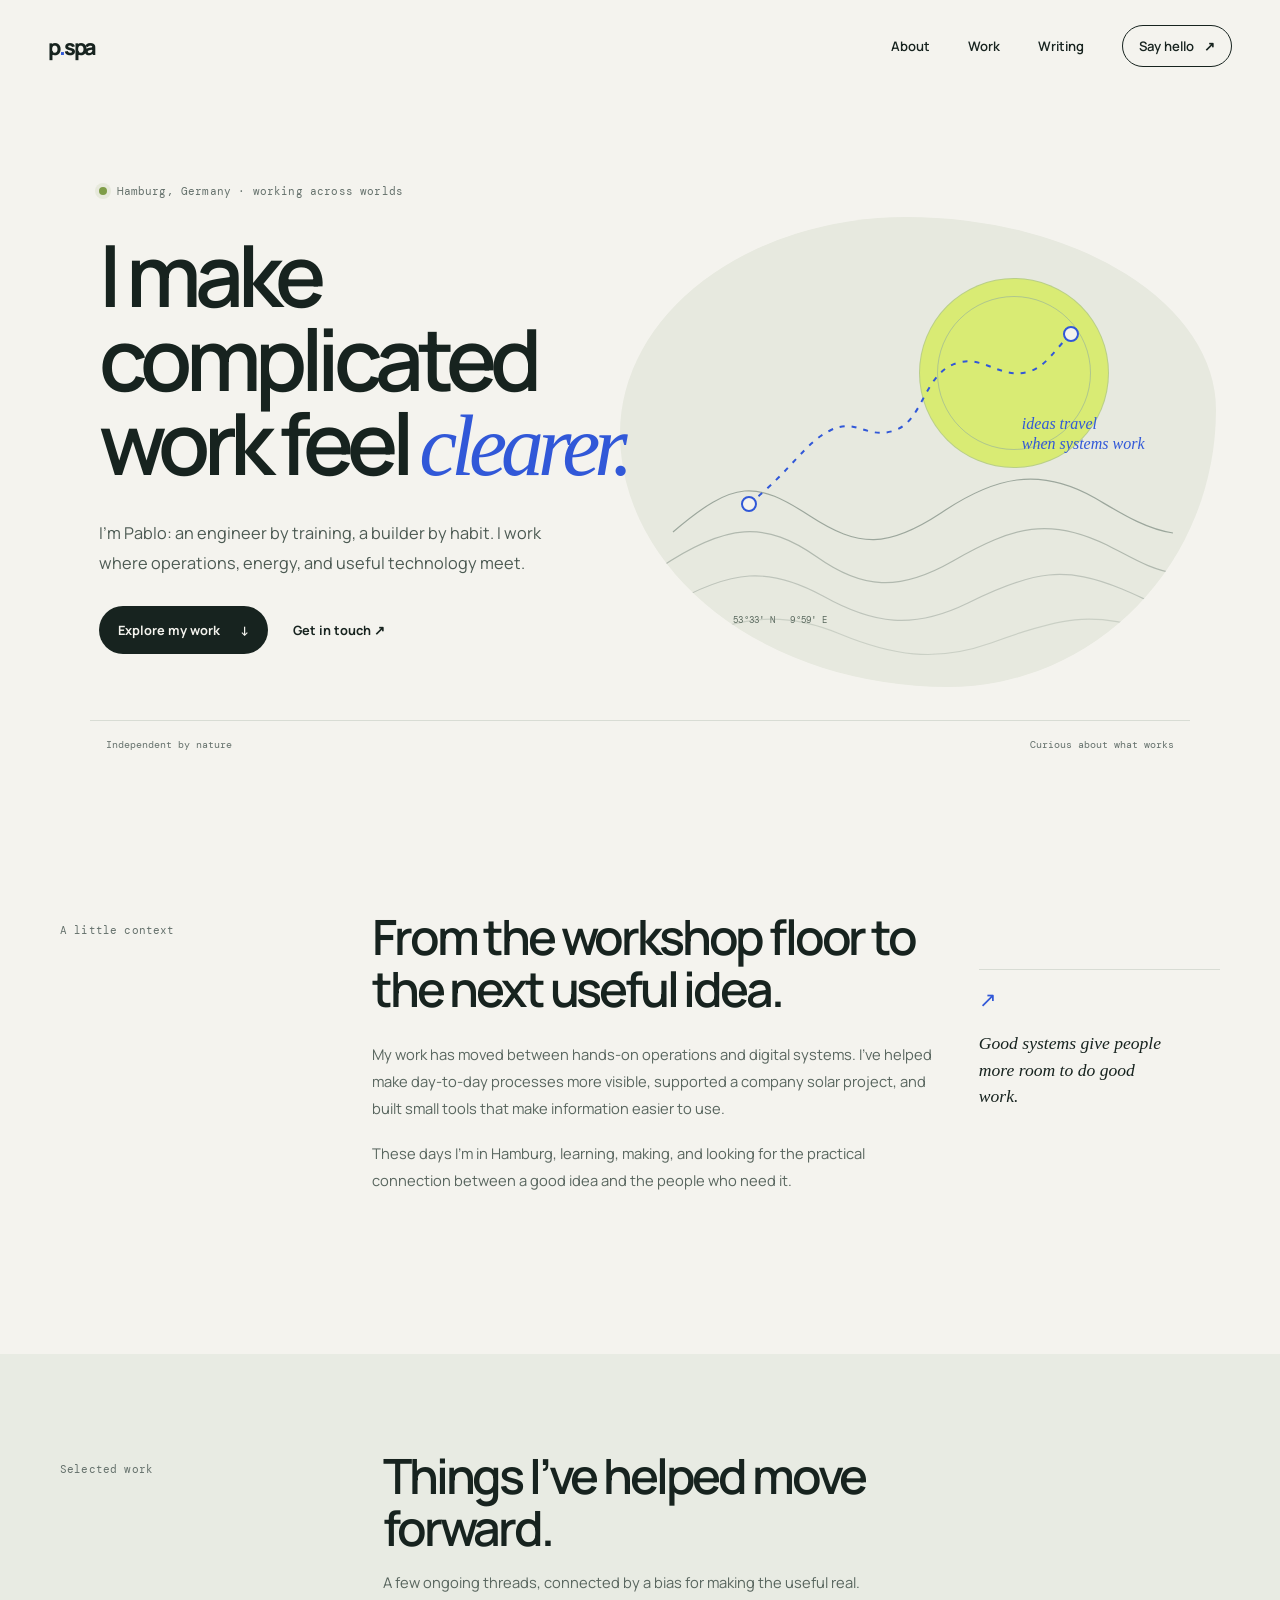
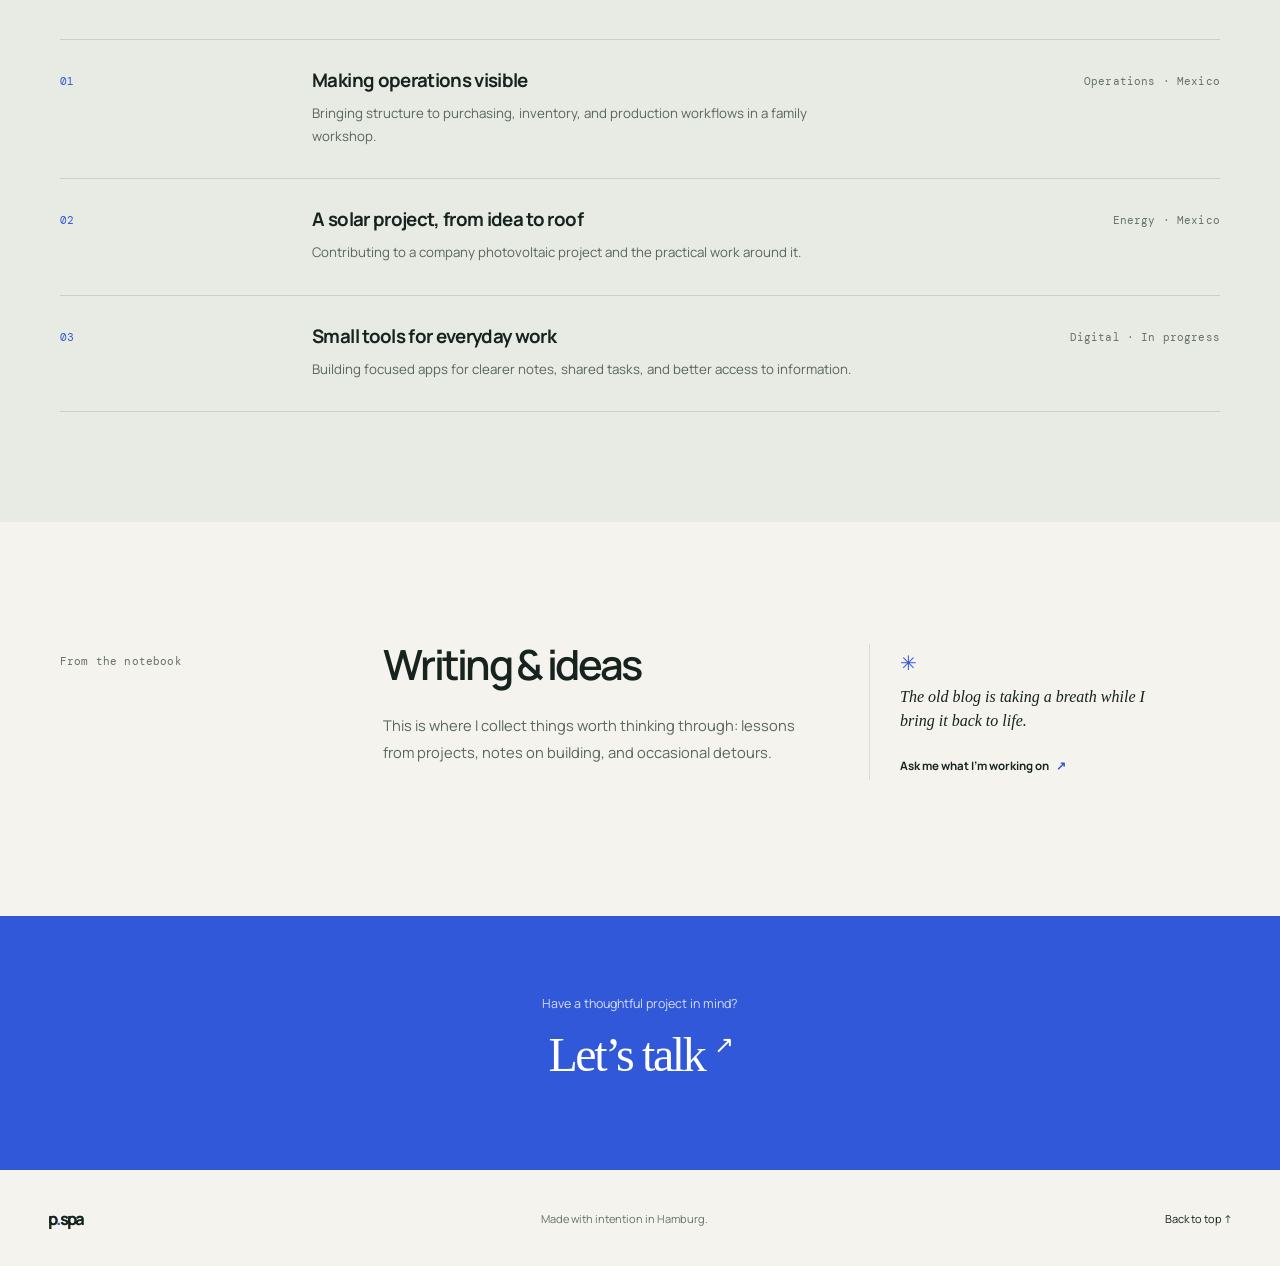
==== index.html @ 7d312522 "Prepare GitHub Pages deployment" ====
<!doctype html>
<html lang="en">
  <head>
    <meta charset="utf-8" />
    <meta name="viewport" content="width=device-width, initial-scale=1" />
    <meta name="theme-color" content="#f4f3ee" />
    <meta name="description" content="Pablo Spada — building practical systems for people, work, and energy." />
    <title>Pablo Spada — work, notes, and experiments</title>
    <link rel="preconnect" href="https://fonts.googleapis.com" />
    <link rel="preconnect" href="https://fonts.gstatic.com" crossorigin />
    <link href="https://fonts.googleapis.com/css2?family=DM+Mono:wght@400;500&family=Manrope:wght@400;500;600;700;800&display=swap" rel="stylesheet" />
    <link rel="stylesheet" href="styles.css" />
  </head>
  <body>
    <header class="site-header">
      <a class="wordmark" href="#top" aria-label="Pablo Spada home">p<span>.</span>spa</a>
      <nav aria-label="Main navigation">
        <a href="#about">About</a>
        <a href="#work">Work</a>
        <a href="#writing">Writing</a>
        <a class="contact-link" href="mailto:hola@pablo.spa">Say hello <span aria-hidden="true">↗</span></a>
      </nav>
    </header>

    <main id="top">
      <section class="hero" aria-labelledby="hero-title">
        <div class="hero-copy">
          <p class="eyebrow"><span class="status-dot"></span> Hamburg, Germany · working across worlds</p>
          <h1 id="hero-title">I make complicated work feel <em>clearer.</em></h1>
          <p class="intro">I’m Pablo: an engineer by training, a builder by habit. I work where operations, energy, and useful technology meet.</p>
          <div class="hero-actions">
            <a class="button button-dark" href="#work">Explore my work <span aria-hidden="true">↓</span></a>
            <a class="text-link" href="mailto:hola@pablo.spa">Get in touch <span aria-hidden="true">↗</span></a>
          </div>
        </div>
        <div class="hero-art" aria-label="An abstract line drawing of a connected landscape" role="img">
          <div class="sun"></div>
          <svg viewBox="0 0 520 470" fill="none" aria-hidden="true">
            <path class="contour contour-a" d="M15 315c62-53 83-51 137-16 49 32 78 32 131-3 53-36 98-47 154-15 24 14 50 31 78 35" />
            <path class="contour contour-b" d="M0 352c69-47 108-48 159-12 45 32 82 35 136 4 61-35 97-44 154-16 24 12 43 25 71 29" />
            <path class="contour contour-c" d="M8 390c66-39 104-40 157-11 50 28 90 34 145 7 66-33 98-37 154-14 20 8 38 19 56 23" />
            <path class="contour contour-d" d="M23 426c62-29 106-31 159-9 51 21 95 29 151 9 70-26 102-31 156-14 16 5 32 13 47 18" />
            <path class="route" d="M91 287c44-35 55-61 82-74 25-12 36 9 62 1 31-9 30-58 64-68 27-8 42 16 71 9 18-5 27-23 43-38" />
            <circle class="route-point" cx="91" cy="287" r="7" />
            <circle class="route-point" cx="413" cy="117" r="7" />
          </svg>
          <span class="art-note">ideas travel<br />when systems work</span>
          <span class="art-coordinates">53°33′ N &nbsp; 9°59′ E</span>
        </div>
        <div class="hero-foot"><span>Independent by nature</span><span>Curious about what works</span></div>
      </section>

      <section class="about section-shell" id="about">
        <div class="section-index">A little context</div>
        <div class="about-copy">
          <h2>From the workshop floor to the next useful idea.</h2>
          <p>My work has moved between hands-on operations and digital systems. I’ve helped make day-to-day processes more visible, supported a company solar project, and built small tools that make information easier to use.</p>
          <p>These days I’m in Hamburg, learning, making, and looking for the practical connection between a good idea and the people who need it.</p>
        </div>
        <aside class="about-aside"><span class="aside-mark">↗</span><p>Good systems give people more room to do good work.</p></aside>
      </section>

      <section class="work-section" id="work">
        <div class="section-shell section-heading">
          <div class="section-index">Selected work</div>
          <div><h2>Things I’ve helped move forward.</h2><p>A few ongoing threads, connected by a bias for making the useful real.</p></div>
        </div>
        <div class="work-list">
          <article class="work-item">
            <span class="work-no">01</span><div><h3>Making operations visible</h3><p>Bringing structure to purchasing, inventory, and production workflows in a family workshop.</p></div><span class="work-type">Operations · Mexico</span>
          </article>
          <article class="work-item">
            <span class="work-no">02</span><div><h3>A solar project, from idea to roof</h3><p>Contributing to a company photovoltaic project and the practical work around it.</p></div><span class="work-type">Energy · Mexico</span>
          </article>
          <article class="work-item">
            <span class="work-no">03</span><div><h3>Small tools for everyday work</h3><p>Building focused apps for clearer notes, shared tasks, and better access to information.</p></div><span class="work-type">Digital · In progress</span>
          </article>
        </div>
      </section>

      <section class="writing section-shell" id="writing">
        <div class="section-index">From the notebook</div>
        <div class="writing-main">
          <div><h2>Writing &amp; ideas</h2><p>This is where I collect things worth thinking through: lessons from projects, notes on building, and occasional detours.</p></div>
          <div class="empty-note"><span class="note-symbol">✳</span><p>The old blog is taking a breath while I bring it back to life.</p><a href="mailto:hola@pablo.spa?subject=Blog%20notes">Ask me what I’m working on <span aria-hidden="true">↗</span></a></div>
        </div>
      </section>

      <section class="closing">
        <p>Have a thoughtful project in mind?</p>
        <a href="mailto:hola@pablo.spa">Let’s talk <span aria-hidden="true">↗</span></a>
      </section>
    </main>

    <footer class="site-footer"><a class="wordmark" href="#top">p<span>.</span>spa</a><span>Made with intention in Hamburg.</span><a href="#top">Back to top ↑</a></footer>
  </body>
</html>
---- styles.css ----
:root {
  color-scheme: light;
  --paper: #f4f3ee;
  --ink: #17231f;
  --muted: #65716c;
  --line: #d8dcd4;
  --blue: #3158d8;
  --lime: #d9eb74;
  --serif: Georgia, 'Times New Roman', serif;
  --sans: 'Manrope', 'Helvetica Neue', sans-serif;
  --mono: 'DM Mono', monospace;
}

* { box-sizing: border-box; }
html { scroll-behavior: smooth; }
body { margin: 0; background: var(--paper); color: var(--ink); font-family: var(--sans); -webkit-font-smoothing: antialiased; }
a { color: inherit; text-decoration: none; }
a:focus-visible { outline: 3px solid var(--blue); outline-offset: 5px; }
.site-header, .site-footer { width: min(1380px, calc(100% - 96px)); margin: 0 auto; display: flex; align-items: center; justify-content: space-between; }
.site-header { height: 92px; }
.wordmark { font-size: 1.35rem; font-weight: 800; letter-spacing: -.1em; }
.wordmark span { color: var(--blue); }
nav { display: flex; align-items: center; gap: 38px; font-size: .82rem; font-weight: 600; }
nav a, .text-link, .site-footer a:last-child { transition: color .18s ease; }
nav a:hover, .text-link:hover, .site-footer a:last-child:hover { color: var(--blue); }
.contact-link { padding: 11px 16px; border: 1px solid var(--ink); border-radius: 999px; }
.contact-link span { margin-left: 7px; }
.hero { max-width: 1440px; margin: 0 auto; min-height: 680px; padding: 92px 7% 26px; display: grid; grid-template-columns: 1.08fr .92fr; grid-template-rows: 1fr auto; position: relative; overflow: hidden; }
.hero-copy { align-self: center; padding: 0 0 66px 1.5%; position: relative; z-index: 1; }
.eyebrow, .section-index, .work-no, .work-type, .art-coordinates { font-family: var(--mono); font-size: .68rem; letter-spacing: .015em; }
.eyebrow { color: var(--muted); display: flex; align-items: center; gap: 10px; margin: 0 0 35px; }
.status-dot { width: 8px; height: 8px; background: #7f9d48; border-radius: 50%; box-shadow: 0 0 0 4px #7f9d481c; }
h1 { font-size: clamp(3.5rem, 6.7vw, 6.6rem); line-height: .98; letter-spacing: -.075em; max-width: 720px; margin: 0; font-weight: 600; }
h1 em { font-family: var(--serif); color: var(--blue); font-weight: 400; letter-spacing: -.07em; }
.intro { max-width: 475px; color: #4c5a53; font-size: 1.02rem; line-height: 1.8; margin: 30px 0 28px; }
.hero-actions { display: flex; align-items: center; gap: 25px; font-size: .8rem; font-weight: 700; }
.button { border-radius: 999px; padding: 15px 19px; display: inline-flex; gap: 20px; align-items: center; }
.button-dark { background: var(--ink); color: var(--paper); }
.button-dark:hover { background: var(--blue); }
.text-link { padding: 10px 0; }
.hero-art { position: relative; align-self: center; height: 470px; margin: 0 -2vw 0 -5vw; background: #e7e9df; border-radius: 48% 52% 45% 55% / 46% 41% 59% 54%; overflow: hidden; }
.hero-art svg { width: 100%; height: 100%; position: absolute; inset: 0; }
.sun { width: 190px; aspect-ratio: 1; border: 1px solid #3158d830; border-radius: 50%; position: absolute; right: 18%; top: 13%; background: var(--lime); }
.sun::after { content: ''; position: absolute; inset: 17px; border: 1px solid #3158d840; border-radius: 50%; }
.contour { stroke: #75847a; stroke-width: 1.2; opacity: .65; }
.contour-b { opacity: .48; }
.contour-c { opacity: .36; }
.contour-d { opacity: .25; }
.route { stroke: var(--blue); stroke-width: 2; stroke-dasharray: 5 7; }
.route-point { fill: var(--paper); stroke: var(--blue); stroke-width: 2; }
.art-note { position: absolute; right: 12%; top: 42%; font-family: var(--serif); font-style: italic; color: var(--blue); line-height: 1.25; font-size: 1rem; }
.art-coordinates { position: absolute; bottom: 13%; left: 19%; color: #59685d; font-size: .59rem; }
.hero-foot { grid-column: 1 / -1; display: flex; justify-content: space-between; border-top: 1px solid var(--line); padding: 17px 1.5% 0; color: var(--muted); font-family: var(--mono); font-size: .62rem; }
.section-shell { width: min(1160px, calc(100% - 96px)); margin: 0 auto; display: grid; grid-template-columns: 1fr 2.1fr .9fr; gap: 44px; }
.about { padding-top: 134px; padding-bottom: 145px; align-items: start; }
.section-index { color: var(--muted); padding-top: 12px; }
.about-copy h2, .section-heading h2, .writing h2 { font-size: clamp(2rem, 3.8vw, 3.45rem); line-height: 1.08; letter-spacing: -.065em; font-weight: 600; margin: 0 0 25px; }
.about-copy p, .section-heading p, .writing-main > div:first-child p { color: #58655e; line-height: 1.85; font-size: .92rem; max-width: 620px; }
.about-copy p + p { margin-top: 17px; }
.about-aside { border-top: 1px solid var(--line); margin-top: 58px; padding-top: 15px; }
.aside-mark { color: var(--blue); font-size: 1.3rem; }
.about-aside p { font: italic 1.1rem/1.5 var(--serif); max-width: 200px; }
.work-section { background: #e8ebe3; padding: 96px 0 110px; }
.section-heading { grid-template-columns: 1fr 3fr; margin-bottom: 43px; }
.section-heading h2 { max-width: 650px; margin-bottom: 14px; }
.section-heading p { margin: 0; }
.work-list { width: min(1160px, calc(100% - 96px)); margin: 0 auto; border-top: 1px solid #cbd1c7; }
.work-item { display: grid; grid-template-columns: 1fr 3fr 1.15fr; gap: 44px; align-items: start; padding: 27px 0 31px; border-bottom: 1px solid #cbd1c7; }
.work-no { color: var(--blue); padding-top: 7px; }
.work-item h3 { margin: 0 0 9px; font-size: 1.17rem; letter-spacing: -.035em; }
.work-item p { margin: 0; color: #58655e; font-size: .83rem; line-height: 1.7; max-width: 540px; }
.work-type { color: var(--muted); text-align: right; padding-top: 7px; }
.writing { padding-top: 120px; padding-bottom: 135px; grid-template-columns: 1fr 3fr; }
.writing-main { display: grid; grid-template-columns: 1.2fr 1fr; gap: 65px; }
.writing h2 { font-size: 2.6rem; }
.writing-main > div:first-child p { max-width: 420px; }
.empty-note { border-left: 1px solid var(--line); padding: 5px 0 5px 30px; align-self: center; }
.note-symbol { color: var(--blue); font-size: 1.25rem; }
.empty-note p { font: italic 1rem/1.55 var(--serif); max-width: 250px; margin: 9px 0 19px; }
.empty-note a { font-size: .72rem; font-weight: 700; }
.empty-note a span { color: var(--blue); margin-left: 5px; }
.closing { text-align: center; background: var(--blue); color: white; padding: 79px 20px 88px; }
.closing p { margin: 0 0 15px; font-size: .78rem; color: #d6defb; }
.closing a { font: 3rem var(--serif); letter-spacing: -.05em; }
.closing a span { font: 1.5rem var(--sans); vertical-align: top; }
.site-footer { min-height: 96px; color: var(--muted); font-size: .69rem; }
.site-footer .wordmark { color: var(--ink); font-size: 1.05rem; }
.site-footer a:last-child { color: var(--ink); }
@media (max-width: 820px) {
  .site-header, .site-footer { width: calc(100% - 44px); }
  .site-header { height: 76px; }
  nav { gap: 18px; }
  nav a { font-size: .75rem; }
  .hero { min-height: auto; padding: 70px 7% 22px; grid-template-columns: 1fr .8fr; }
  .hero-art { height: 360px; margin-left: -20%; }
  .hero-copy { padding-bottom: 48px; }
  .section-shell, .work-list { width: calc(100% - 64px); }
  .section-shell { gap: 25px; }
  .section-index { grid-column: 1 / -1; }
  .about { grid-template-columns: 1fr 2fr; }
  .about-aside { grid-column: 2; margin-top: 10px; }
  .work-item { grid-template-columns: .5fr 3fr 1.2fr; gap: 22px; }
  .writing { grid-template-columns: 1fr; }
}
@media (max-width: 600px) {
  .site-header, .site-footer { width: calc(100% - 36px); }
  nav { gap: 13px; }
  nav a { font-size: .68rem; }
  nav a:nth-child(2) { display: none; }
  .contact-link { padding: 9px 11px; }
  .hero { display: flex; flex-direction: column; align-items: stretch; padding: 56px 22px 18px; }
  .hero-copy { padding: 0 0 10px; }
  .eyebrow { margin-bottom: 25px; font-size: .59rem; }
  h1 { font-size: clamp(3.35rem, 15vw, 5.4rem); max-width: 530px; }
  .intro { font-size: .91rem; margin: 22px 0 20px; max-width: 380px; }
  .hero-art { height: 300px; margin: 25px 0 20px 8%; width: 92%; }
  .sun { width: 125px; }
  .hero-foot { margin-top: 10px; font-size: .53rem; gap: 10px; }
  .about { display: block; padding: 87px 0 90px; }
  .about-copy { margin-top: 23px; }
  .about-copy h2, .section-heading h2 { font-size: 2.35rem; }
  .about-aside { margin: 30px 0 0 34%; }
  .work-section { padding: 72px 0 80px; }
  .section-heading { display: block; margin-bottom: 30px; }
  .section-heading > div:last-child { margin-top: 22px; }
  .work-list { width: calc(100% - 44px); }
  .work-item { grid-template-columns: 28px 1fr; gap: 10px; padding: 22px 0; }
  .work-no { grid-row: span 2; }
  .work-item h3 { font-size: 1.06rem; }
  .work-item p { font-size: .78rem; }
  .work-type { grid-column: 2; text-align: left; font-size: .59rem; padding-top: 4px; }
  .writing { padding-top: 82px; padding-bottom: 91px; }
  .writing-main { display: block; margin-top: 20px; }
  .writing h2 { font-size: 2.3rem; }
  .empty-note { margin-top: 33px; }
  .closing { padding: 62px 20px 68px; }
  .closing a { font-size: 2.5rem; }
  .site-footer { min-height: 80px; }
  .site-footer > span { display: none; }
}
@media (prefers-reduced-motion: reduce) {
  html { scroll-behavior: auto; }
  *, *::before, *::after { transition-duration: .01ms !important; }
}
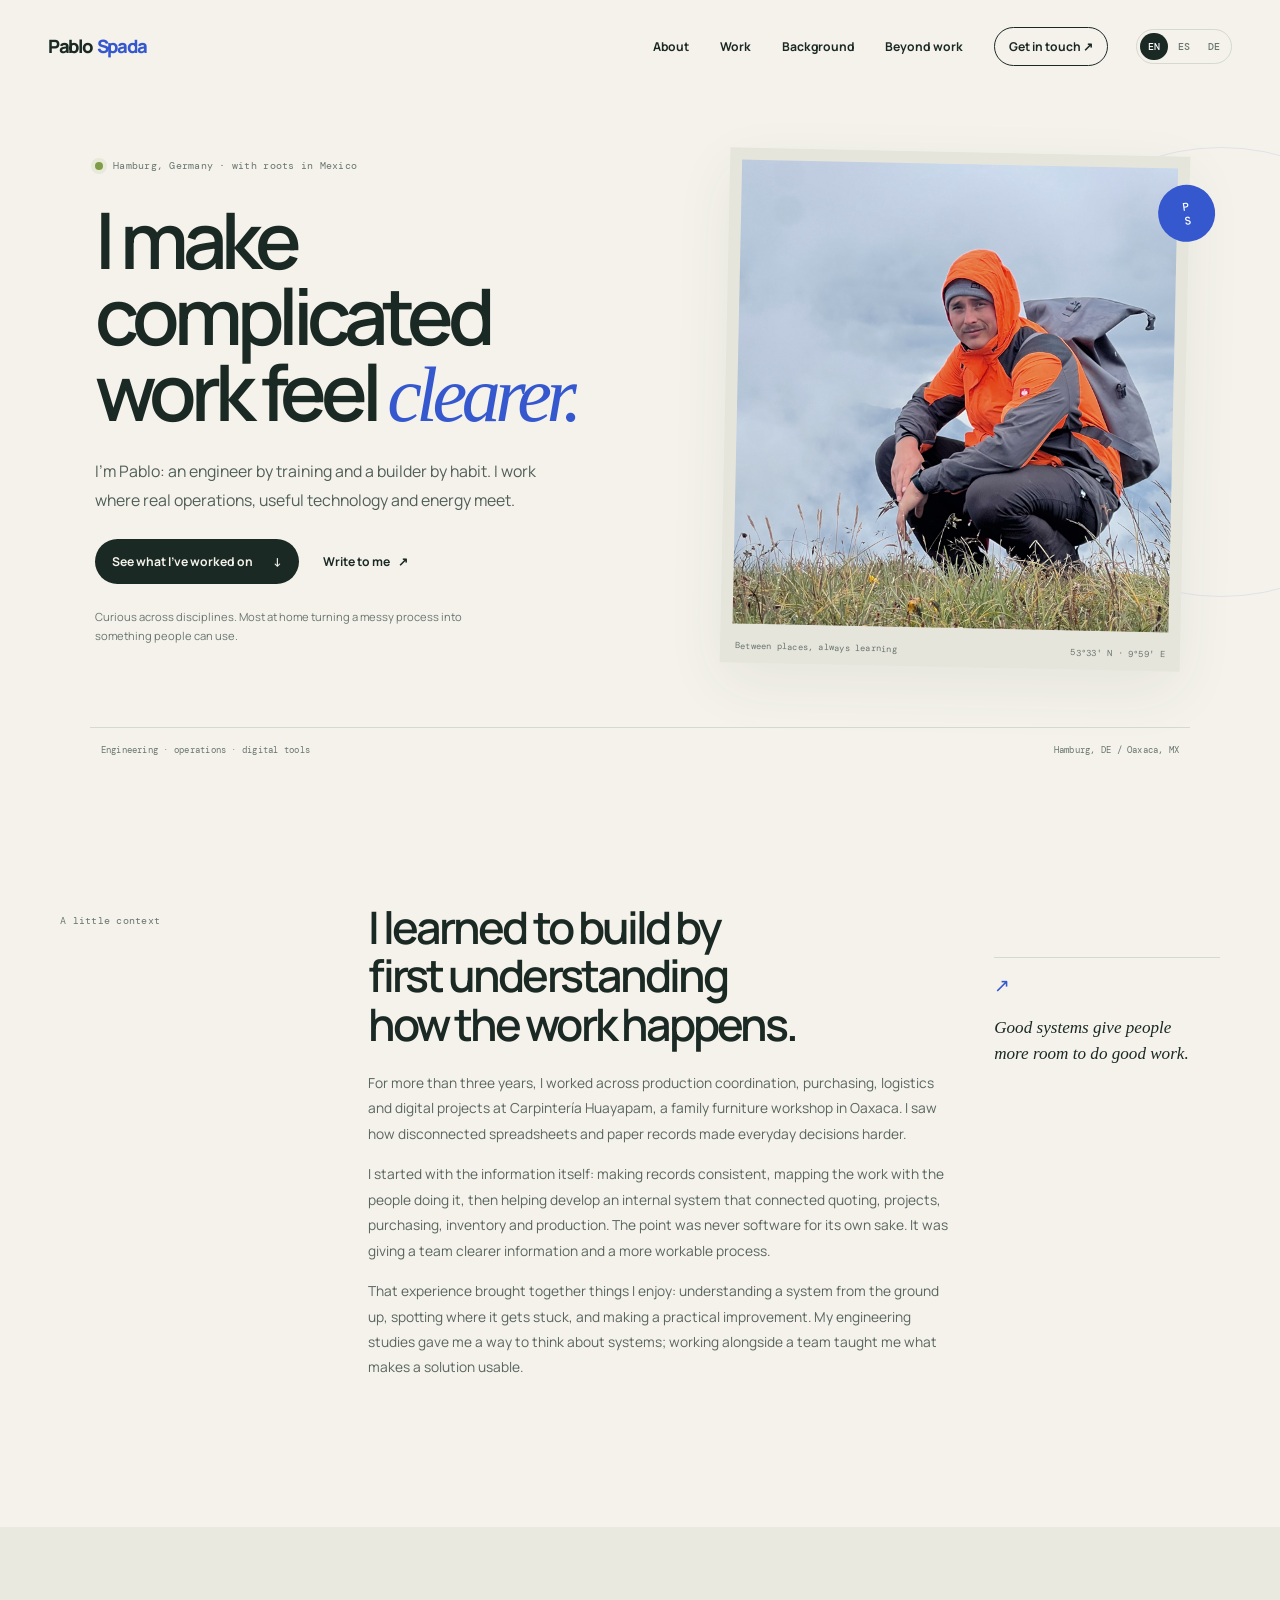
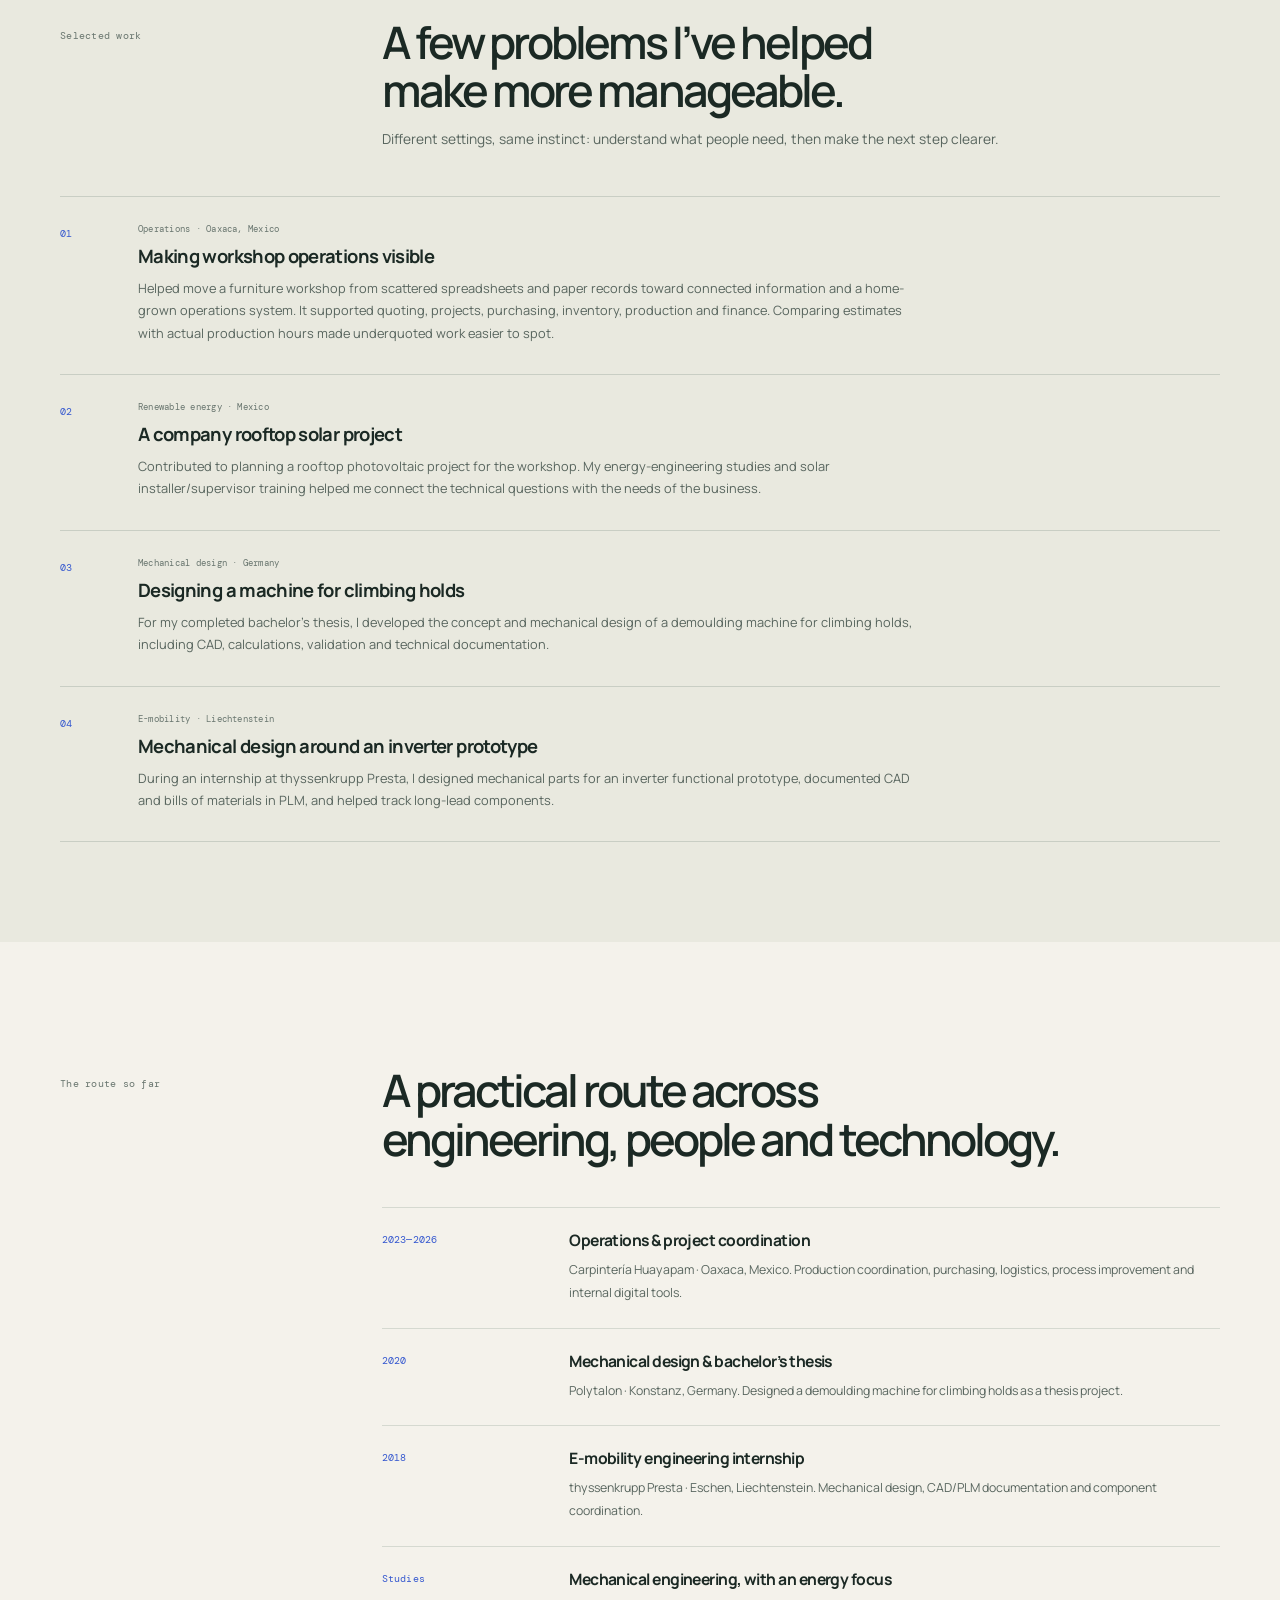
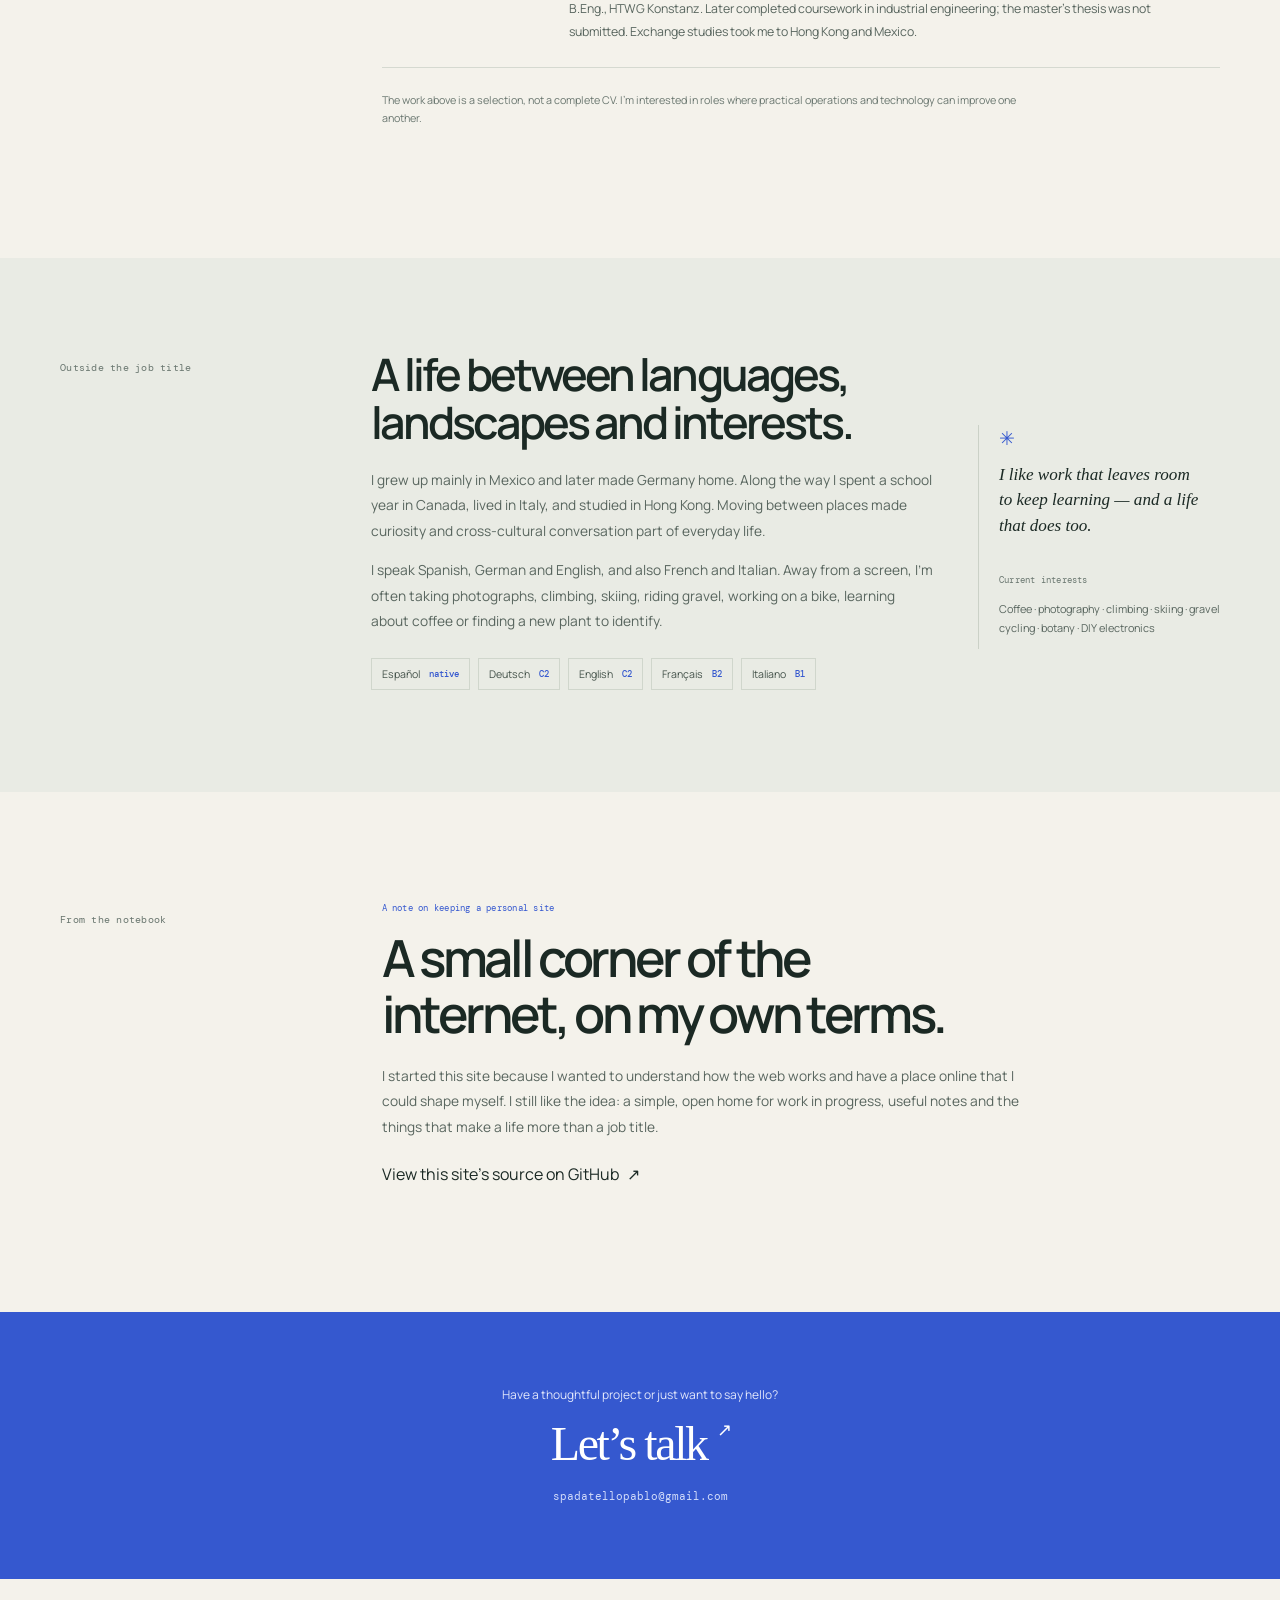
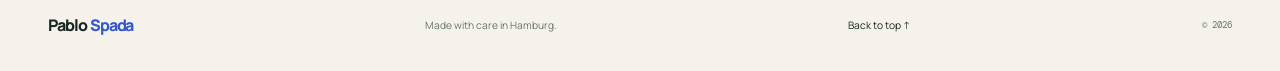
==== commit 1b7167b1: "Improve multilingual personal profile page" ====
--- a/index.html
+++ b/index.html
@@ -3,95 +3,191 @@
   <head>
     <meta charset="utf-8" />
     <meta name="viewport" content="width=device-width, initial-scale=1" />
-    <meta name="theme-color" content="#f4f3ee" />
-    <meta name="description" content="Pablo Spada — building practical systems for people, work, and energy." />
-    <title>Pablo Spada — work, notes, and experiments</title>
+    <meta name="theme-color" content="#f4f2eb" />
+    <meta name="description" content="Pablo Spada — engineer by training, builder by habit. A personal page about operations, useful technology, energy and life between Mexico and Germany." />
+    <meta property="og:title" content="Pablo Spada — engineering, operations & useful technology" />
+    <meta property="og:description" content="A personal profile of Pablo Spada: the work, ideas and interests connecting operations, engineering, energy and digital tools." />
+    <meta property="og:type" content="website" />
+    <meta property="og:url" content="https://pablospada.com/" />
+    <meta property="og:image" content="https://pablospada.com/assets/pablo-profile.jpg" />
+    <link rel="canonical" href="https://pablospada.com/" />
+    <link rel="icon" type="image/svg+xml" href="assets/favicon.svg" />
     <link rel="preconnect" href="https://fonts.googleapis.com" />
     <link rel="preconnect" href="https://fonts.gstatic.com" crossorigin />
     <link href="https://fonts.googleapis.com/css2?family=DM+Mono:wght@400;500&family=Manrope:wght@400;500;600;700;800&display=swap" rel="stylesheet" />
     <link rel="stylesheet" href="styles.css" />
+    <title>Pablo Spada — engineering, operations & useful technology</title>
   </head>
   <body>
+    <a class="skip-link" href="#main" data-i18n="skip">Skip to content</a>
     <header class="site-header">
-      <a class="wordmark" href="#top" aria-label="Pablo Spada home">p<span>.</span>spa</a>
+      <a class="wordmark" href="#top" aria-label="Pablo Spada — home">Pablo<span>Spada</span></a>
       <nav aria-label="Main navigation">
-        <a href="#about">About</a>
-        <a href="#work">Work</a>
-        <a href="#writing">Writing</a>
-        <a class="contact-link" href="mailto:hola@pablo.spa">Say hello <span aria-hidden="true">↗</span></a>
+        <a href="#about" data-i18n="navAbout">About</a>
+        <a href="#work" data-i18n="navWork">Work</a>
+        <a href="#path" data-i18n="navPath">Background</a>
+        <a href="#life" data-i18n="navLife">Beyond work</a>
+        <a class="contact-link" href="mailto:spadatellopablo@gmail.com" data-i18n="navContact">Get in touch <span aria-hidden="true">↗</span></a>
       </nav>
+      <div class="language-switch" role="group" aria-label="Choose language" data-i18n-aria="languageLabel">
+        <button type="button" data-lang="en" lang="en" aria-pressed="true">EN</button>
+        <button type="button" data-lang="es" lang="es" aria-pressed="false">ES</button>
+        <button type="button" data-lang="de" lang="de" aria-pressed="false">DE</button>
+      </div>
     </header>
 
-    <main id="top">
-      <section class="hero" aria-labelledby="hero-title">
+    <main id="main">
+      <section class="hero" id="top" aria-labelledby="hero-title">
         <div class="hero-copy">
-          <p class="eyebrow"><span class="status-dot"></span> Hamburg, Germany · working across worlds</p>
-          <h1 id="hero-title">I make complicated work feel <em>clearer.</em></h1>
-          <p class="intro">I’m Pablo: an engineer by training, a builder by habit. I work where operations, energy, and useful technology meet.</p>
+          <p class="eyebrow"><span class="status-dot"></span><span data-i18n="eyebrow">Hamburg, Germany · with roots in Mexico</span></p>
+          <h1 id="hero-title" data-i18n="heroTitle">I make complicated work feel <em>clearer.</em></h1>
+          <p class="intro" data-i18n="heroIntro">I’m Pablo: an engineer by training and a builder by habit. I work where real operations, useful technology and energy meet.</p>
           <div class="hero-actions">
-            <a class="button button-dark" href="#work">Explore my work <span aria-hidden="true">↓</span></a>
-            <a class="text-link" href="mailto:hola@pablo.spa">Get in touch <span aria-hidden="true">↗</span></a>
+            <a class="button button-dark" href="#work"><span data-i18n="heroWork">See what I’ve worked on</span><span aria-hidden="true">↓</span></a>
+            <a class="text-link" href="mailto:spadatellopablo@gmail.com"><span data-i18n="heroContact">Write to me</span><span aria-hidden="true">↗</span></a>
           </div>
+          <p class="hero-note" data-i18n="heroNote">Curious across disciplines. Most at home turning a messy process into something people can use.</p>
         </div>
-        <div class="hero-art" aria-label="An abstract line drawing of a connected landscape" role="img">
-          <div class="sun"></div>
-          <svg viewBox="0 0 520 470" fill="none" aria-hidden="true">
-            <path class="contour contour-a" d="M15 315c62-53 83-51 137-16 49 32 78 32 131-3 53-36 98-47 154-15 24 14 50 31 78 35" />
-            <path class="contour contour-b" d="M0 352c69-47 108-48 159-12 45 32 82 35 136 4 61-35 97-44 154-16 24 12 43 25 71 29" />
-            <path class="contour contour-c" d="M8 390c66-39 104-40 157-11 50 28 90 34 145 7 66-33 98-37 154-14 20 8 38 19 56 23" />
-            <path class="contour contour-d" d="M23 426c62-29 106-31 159-9 51 21 95 29 151 9 70-26 102-31 156-14 16 5 32 13 47 18" />
-            <path class="route" d="M91 287c44-35 55-61 82-74 25-12 36 9 62 1 31-9 30-58 64-68 27-8 42 16 71 9 18-5 27-23 43-38" />
-            <circle class="route-point" cx="91" cy="287" r="7" />
-            <circle class="route-point" cx="413" cy="117" r="7" />
-          </svg>
-          <span class="art-note">ideas travel<br />when systems work</span>
-          <span class="art-coordinates">53°33′ N &nbsp; 9°59′ E</span>
-        </div>
-        <div class="hero-foot"><span>Independent by nature</span><span>Curious about what works</span></div>
+        <figure class="portrait-wrap">
+          <img src="assets/pablo-profile.jpg" alt="Pablo outdoors in the mountains, wearing an orange hiking jacket" data-i18n-alt="portraitAlt" />
+          <figcaption><span data-i18n="portraitCaption">Between places, always learning</span><span>53°33′ N · 9°59′ E</span></figcaption>
+          <span class="portrait-stamp" aria-hidden="true">P<br />S</span>
+        </figure>
+        <div class="hero-foot"><span data-i18n="heroFootOne">Engineering · operations · digital tools</span><span data-i18n="heroFootTwo">Hamburg, DE / Oaxaca, MX</span></div>
       </section>
 
-      <section class="about section-shell" id="about">
-        <div class="section-index">A little context</div>
+      <section class="about section-shell" id="about" aria-labelledby="about-title">
+        <div class="section-index" data-i18n="aboutIndex">A little context</div>
         <div class="about-copy">
-          <h2>From the workshop floor to the next useful idea.</h2>
-          <p>My work has moved between hands-on operations and digital systems. I’ve helped make day-to-day processes more visible, supported a company solar project, and built small tools that make information easier to use.</p>
-          <p>These days I’m in Hamburg, learning, making, and looking for the practical connection between a good idea and the people who need it.</p>
+          <h2 id="about-title" data-i18n="aboutTitle">I learned to build by first understanding how the work happens.</h2>
+          <p data-i18n="aboutP1">For more than three years, I worked across production coordination, purchasing, logistics and digital projects at Carpintería Huayapam, a family furniture workshop in Oaxaca. I saw how disconnected spreadsheets and paper records made everyday decisions harder.</p>
+          <p data-i18n="aboutP2">I started with the information itself: making records consistent, mapping the work with the people doing it, then helping develop an internal system that connected quoting, projects, purchasing, inventory and production. The point was never software for its own sake. It was giving a team clearer information and a more workable process.</p>
+          <p data-i18n="aboutP3">That experience brought together things I enjoy: understanding a system from the ground up, spotting where it gets stuck, and making a practical improvement. My engineering studies gave me a way to think about systems; working alongside a team taught me what makes a solution usable.</p>
         </div>
-        <aside class="about-aside"><span class="aside-mark">↗</span><p>Good systems give people more room to do good work.</p></aside>
+        <aside class="about-aside"><span class="aside-mark">↗</span><p data-i18n="aboutQuote">Good systems give people more room to do good work.</p></aside>
       </section>
 
-      <section class="work-section" id="work">
+      <section class="work-section" id="work" aria-labelledby="work-title">
         <div class="section-shell section-heading">
-          <div class="section-index">Selected work</div>
-          <div><h2>Things I’ve helped move forward.</h2><p>A few ongoing threads, connected by a bias for making the useful real.</p></div>
+          <div class="section-index" data-i18n="workIndex">Selected work</div>
+          <div><h2 id="work-title" data-i18n="workTitle">A few problems I’ve helped make more manageable.</h2><p data-i18n="workIntro">Different settings, same instinct: understand what people need, then make the next step clearer.</p></div>
         </div>
         <div class="work-list">
           <article class="work-item">
-            <span class="work-no">01</span><div><h3>Making operations visible</h3><p>Bringing structure to purchasing, inventory, and production workflows in a family workshop.</p></div><span class="work-type">Operations · Mexico</span>
+            <span class="work-no">01</span><div><p class="work-kicker" data-i18n="workOneKicker">Operations · Oaxaca, Mexico</p><h3 data-i18n="workOneTitle">Making workshop operations visible</h3><p data-i18n="workOneText">Helped move a furniture workshop from scattered spreadsheets and paper records toward connected information and a home-grown operations system. It supported quoting, projects, purchasing, inventory, production and finance. Comparing estimates with actual production hours made underquoted work easier to spot.</p></div>
           </article>
           <article class="work-item">
-            <span class="work-no">02</span><div><h3>A solar project, from idea to roof</h3><p>Contributing to a company photovoltaic project and the practical work around it.</p></div><span class="work-type">Energy · Mexico</span>
+            <span class="work-no">02</span><div><p class="work-kicker" data-i18n="workTwoKicker">Renewable energy · Mexico</p><h3 data-i18n="workTwoTitle">A company rooftop solar project</h3><p data-i18n="workTwoText">Contributed to planning a rooftop photovoltaic project for the workshop. My energy-engineering studies and solar installer/supervisor training helped me connect the technical questions with the needs of the business.</p></div>
           </article>
           <article class="work-item">
-            <span class="work-no">03</span><div><h3>Small tools for everyday work</h3><p>Building focused apps for clearer notes, shared tasks, and better access to information.</p></div><span class="work-type">Digital · In progress</span>
+            <span class="work-no">03</span><div><p class="work-kicker" data-i18n="workThreeKicker">Mechanical design · Germany</p><h3 data-i18n="workThreeTitle">Designing a machine for climbing holds</h3><p data-i18n="workThreeText">For my completed bachelor’s thesis, I developed the concept and mechanical design of a demoulding machine for climbing holds, including CAD, calculations, validation and technical documentation.</p></div>
+          </article>
+          <article class="work-item">
+            <span class="work-no">04</span><div><p class="work-kicker" data-i18n="workFourKicker">E-mobility · Liechtenstein</p><h3 data-i18n="workFourTitle">Mechanical design around an inverter prototype</h3><p data-i18n="workFourText">During an internship at thyssenkrupp Presta, I designed mechanical parts for an inverter functional prototype, documented CAD and bills of materials in PLM, and helped track long-lead components.</p></div>
           </article>
         </div>
       </section>
 
-      <section class="writing section-shell" id="writing">
-        <div class="section-index">From the notebook</div>
-        <div class="writing-main">
-          <div><h2>Writing &amp; ideas</h2><p>This is where I collect things worth thinking through: lessons from projects, notes on building, and occasional detours.</p></div>
-          <div class="empty-note"><span class="note-symbol">✳</span><p>The old blog is taking a breath while I bring it back to life.</p><a href="mailto:hola@pablo.spa?subject=Blog%20notes">Ask me what I’m working on <span aria-hidden="true">↗</span></a></div>
+      <section class="path-section section-shell" id="path" aria-labelledby="path-title">
+        <div class="section-index" data-i18n="pathIndex">The route so far</div>
+        <div class="path-content">
+          <h2 id="path-title" data-i18n="pathTitle">A practical route across engineering, people and technology.</h2>
+          <div class="timeline">
+            <article class="timeline-item"><span class="timeline-date">2023—2026</span><div><h3 data-i18n="pathOneTitle">Operations &amp; project coordination</h3><p data-i18n="pathOneText">Carpintería Huayapam · Oaxaca, Mexico. Production coordination, purchasing, logistics, process improvement and internal digital tools.</p></div></article>
+            <article class="timeline-item"><span class="timeline-date">2020</span><div><h3 data-i18n="pathTwoTitle">Mechanical design &amp; bachelor’s thesis</h3><p data-i18n="pathTwoText">Polytalon · Konstanz, Germany. Designed a demoulding machine for climbing holds as a thesis project.</p></div></article>
+            <article class="timeline-item"><span class="timeline-date">2018</span><div><h3 data-i18n="pathThreeTitle">E-mobility engineering internship</h3><p data-i18n="pathThreeText">thyssenkrupp Presta · Eschen, Liechtenstein. Mechanical design, CAD/PLM documentation and component coordination.</p></div></article>
+            <article class="timeline-item"><span class="timeline-date" data-i18n="educationDate">Studies</span><div><h3 data-i18n="pathFourTitle">Mechanical engineering, with an energy focus</h3><p data-i18n="pathFourText">B.Eng., HTWG Konstanz. Later completed coursework in industrial engineering; the master’s thesis was not submitted. Exchange studies took me to Hong Kong and Mexico.</p></div></article>
+          </div>
+          <p class="path-footnote" data-i18n="pathFootnote">The work above is a selection, not a complete CV. I’m interested in roles where practical operations and technology can improve one another.</p>
         </div>
       </section>
 
+      <section class="personal-section" id="life" aria-labelledby="life-title">
+        <div class="section-shell personal-grid">
+          <div class="section-index" data-i18n="lifeIndex">Outside the job title</div>
+          <div class="personal-copy"><h2 id="life-title" data-i18n="lifeTitle">A life between languages, landscapes and interests.</h2>
+            <p data-i18n="lifeP1">I grew up mainly in Mexico and later made Germany home. Along the way I spent a school year in Canada, lived in Italy, and studied in Hong Kong. Moving between places made curiosity and cross-cultural conversation part of everyday life.</p>
+            <p data-i18n="lifeP2">I speak Spanish, German and English, and also French and Italian. Away from a screen, I’m often taking photographs, climbing, skiing, riding gravel, working on a bike, learning about coffee or finding a new plant to identify.</p>
+            <div class="language-list" aria-label="Languages"><span>Español <b data-i18n="native">native</b></span><span>Deutsch <b>C2</b></span><span>English <b>C2</b></span><span>Français <b>B2</b></span><span>Italiano <b>B1</b></span></div>
+          </div>
+          <aside class="personal-aside"><span class="aside-mark">✳</span><p data-i18n="lifeQuote">I like work that leaves room to keep learning — and a life that does too.</p><span class="interest-label" data-i18n="interestLabel">Current interests</span><p class="interests" data-i18n="interests">Coffee · photography · climbing · skiing · gravel cycling · botany · DIY electronics</p></aside>
+        </div>
+      </section>
+
+      <section class="notes section-shell" id="notes" aria-labelledby="notes-title">
+        <div class="section-index" data-i18n="notesIndex">From the notebook</div>
+        <div class="notes-copy"><p class="note-number">A note on keeping a personal site</p><h2 id="notes-title" data-i18n="notesTitle">A small corner of the internet, on my own terms.</h2><p data-i18n="notesText">I started this site because I wanted to understand how the web works and have a place online that I could shape myself. I still like the idea: a simple, open home for work in progress, useful notes and the things that make a life more than a job title.</p><a class="text-link" href="https://github.com/pablo-spa/pablo.spa" target="_blank" rel="noreferrer"><span data-i18n="sourceLink">View this site’s source on GitHub</span><span aria-hidden="true">↗</span></a></div>
+      </section>
+
       <section class="closing">
-        <p>Have a thoughtful project in mind?</p>
-        <a href="mailto:hola@pablo.spa">Let’s talk <span aria-hidden="true">↗</span></a>
+        <p data-i18n="closingText">Have a thoughtful project or just want to say hello?</p>
+        <a href="mailto:spadatellopablo@gmail.com"><span data-i18n="closingLink">Let’s talk</span><span aria-hidden="true">↗</span></a>
+        <p class="email-address">spadatellopablo@gmail.com</p>
       </section>
     </main>
 
-    <footer class="site-footer"><a class="wordmark" href="#top">p<span>.</span>spa</a><span>Made with intention in Hamburg.</span><a href="#top">Back to top ↑</a></footer>
+    <footer class="site-footer"><a class="wordmark" href="#top">Pablo<span>Spada</span></a><span data-i18n="footerMade">Made with care in Hamburg.</span><a href="#top" data-i18n="backTop">Back to top ↑</a><span class="footer-year">© 2026</span></footer>
+    <script>
+      const copy = {
+          en: {
+          metaDescription:"Pablo Spada — engineer by training, builder by habit. A personal page about operations, useful technology, energy and life between Mexico and Germany.",metaTitle:"Pablo Spada — engineering, operations & useful technology",languageLabel:"Choose language",
+          skip:"Skip to content",navAbout:"About",navWork:"Work",navPath:"Background",navLife:"Beyond work",navContact:"Get in touch <span aria-hidden='true'>↗</span>",
+          eyebrow:"Hamburg, Germany · with roots in Mexico",heroTitle:"I make complicated work feel <em>clearer.</em>",heroIntro:"I’m Pablo: an engineer by training and a builder by habit. I work where real operations, useful technology and energy meet.",heroWork:"See what I’ve worked on",heroContact:"Write to me",heroNote:"Curious across disciplines. Most at home turning a messy process into something people can use.",portraitAlt:"Pablo outdoors in the mountains, wearing an orange hiking jacket",portraitCaption:"Between places, always learning",heroFootOne:"Engineering · operations · digital tools",heroFootTwo:"Hamburg, DE / Oaxaca, MX",
+          aboutIndex:"A little context",aboutTitle:"I learned to build by first understanding how the work happens.",aboutP1:"For more than three years, I worked across production coordination, purchasing, logistics and digital projects at Carpintería Huayapam, a family furniture workshop in Oaxaca. I saw how disconnected spreadsheets and paper records made everyday decisions harder.",aboutP2:"I started with the information itself: making records consistent, mapping the work with the people doing it, then helping develop an internal system that connected quoting, projects, purchasing, inventory and production. The point was never software for its own sake. It was giving a team clearer information and a more workable process.",aboutP3:"That experience brought together things I enjoy: understanding a system from the ground up, spotting where it gets stuck, and making a practical improvement. My engineering studies gave me a way to think about systems; working alongside a team taught me what makes a solution usable.",aboutQuote:"Good systems give people more room to do good work.",
+          workIndex:"Selected work",workTitle:"A few problems I’ve helped make more manageable.",workIntro:"Different settings, same instinct: understand what people need, then make the next step clearer.",workOneKicker:"Operations · Oaxaca, Mexico",workOneTitle:"Making workshop operations visible",workOneText:"Helped move a furniture workshop from scattered spreadsheets and paper records toward connected information and a home-grown operations system. It supported quoting, projects, purchasing, inventory, production and finance. Comparing estimates with actual production hours made underquoted work easier to spot.",workTwoKicker:"Renewable energy · Mexico",workTwoTitle:"A company rooftop solar project",workTwoText:"Contributed to planning a rooftop photovoltaic project for the workshop. My energy-engineering studies and solar installer/supervisor training helped me connect the technical questions with the needs of the business.",workThreeKicker:"Mechanical design · Germany",workThreeTitle:"Designing a machine for climbing holds",workThreeText:"For my completed bachelor’s thesis, I developed the concept and mechanical design of a demoulding machine for climbing holds, including CAD, calculations, validation and technical documentation.",workFourKicker:"E-mobility · Liechtenstein",workFourTitle:"Mechanical design around an inverter prototype",workFourText:"During an internship at thyssenkrupp Presta, I designed mechanical parts for an inverter functional prototype, documented CAD and bills of materials in PLM, and helped track long-lead components.",
+          pathIndex:"The route so far",pathTitle:"A practical route across engineering, people and technology.",pathOneTitle:"Operations & project coordination",pathOneText:"Carpintería Huayapam · Oaxaca, Mexico. Production coordination, purchasing, logistics, process improvement and internal digital tools.",pathTwoTitle:"Mechanical design & bachelor’s thesis",pathTwoText:"Polytalon · Konstanz, Germany. Designed a demoulding machine for climbing holds as a thesis project.",pathThreeTitle:"E-mobility engineering internship",pathThreeText:"thyssenkrupp Presta · Eschen, Liechtenstein. Mechanical design, CAD/PLM documentation and component coordination.",educationDate:"Studies",pathFourTitle:"Mechanical engineering, with an energy focus",pathFourText:"B.Eng., HTWG Konstanz. Later completed coursework in industrial engineering; the master’s thesis was not submitted. Exchange studies took me to Hong Kong and Mexico.",pathFootnote:"The work above is a selection, not a complete CV. I’m interested in roles where practical operations and technology can improve one another.",
+          lifeIndex:"Outside the job title",lifeTitle:"A life between languages, landscapes and interests.",lifeP1:"I grew up mainly in Mexico and later made Germany home. Along the way I spent a school year in Canada, lived in Italy, and studied in Hong Kong. Moving between places made curiosity and cross-cultural conversation part of everyday life.",lifeP2:"I speak Spanish, German and English, and also French and Italian. Away from a screen, I’m often taking photographs, climbing, skiing, riding gravel, working on a bike, learning about coffee or finding a new plant to identify.",native:"native",lifeQuote:"I like work that leaves room to keep learning — and a life that does too.",interestLabel:"Current interests",interests:"Coffee · photography · climbing · skiing · gravel cycling · botany · DIY electronics",
+          notesIndex:"From the notebook",notesTitle:"A small corner of the internet, on my own terms.",notesText:"I started this site because I wanted to understand how the web works and have a place online that I could shape myself. I still like the idea: a simple, open home for work in progress, useful notes and the things that make a life more than a job title.",sourceLink:"View this site’s source on GitHub",closingText:"Have a thoughtful project or just want to say hello?",closingLink:"Let’s talk",footerMade:"Made with care in Hamburg.",backTop:"Back to top ↑"
+        },
+          es: {
+          metaDescription:"Pablo Spada — formación en ingeniería y gusto por construir. Un perfil personal sobre operaciones, tecnología útil, energía y una vida entre México y Alemania.",metaTitle:"Pablo Spada — ingeniería, operaciones y tecnología útil",languageLabel:"Elige idioma",
+          skip:"Saltar al contenido",navAbout:"Sobre mí",navWork:"Proyectos",navPath:"Trayectoria",navLife:"Fuera del trabajo",navContact:"Escríbeme <span aria-hidden='true'>↗</span>",
+          eyebrow:"Hamburgo, Alemania · con raíces en México",heroTitle:"Hago que el trabajo complejo se vuelva <em>más claro.</em>",heroIntro:"Soy Pablo: estudié ingeniería y tengo el hábito de construir cosas. Trabajo en el cruce entre operaciones reales, tecnología útil y energía.",heroWork:"Conoce mi trabajo",heroContact:"Escríbeme",heroNote:"Me interesa aprender de distintas disciplinas. Disfruto convertir procesos confusos en algo que las personas puedan usar.",portraitAlt:"Pablo al aire libre en la montaña, con una chamarra naranja de senderismo",portraitCaption:"Entre lugares y siempre aprendiendo",heroFootOne:"Ingeniería · operaciones · herramientas digitales",heroFootTwo:"Hamburgo, DE / Oaxaca, MX",
+          aboutIndex:"Un poco de contexto",aboutTitle:"Aprendí a construir primero entendiendo cómo se hace el trabajo.",aboutP1:"Durante más de tres años participé en coordinación de producción, compras, logística y proyectos digitales en Carpintería Huayapam, un taller familiar de muebles en Oaxaca. Vi cómo las hojas de cálculo desconectadas y los registros en papel complicaban las decisiones cotidianas.",aboutP2:"Empecé por ordenar la información: unificar registros, mapear el trabajo con quienes lo hacían y después ayudar a desarrollar un sistema interno que conectaba cotizaciones, proyectos, compras, inventario y producción. La meta nunca fue crear software porque sí; era darle al equipo información más clara y procesos más útiles.",aboutP3:"Esa experiencia reunió cosas que disfruto: entender un sistema desde su origen, detectar dónde se atora y proponer una mejora práctica. Mis estudios de ingeniería me dieron una manera de analizar sistemas; trabajar junto al equipo me enseñó qué hace que una solución sea usable.",aboutQuote:"Un buen sistema le da a la gente más espacio para hacer bien su trabajo.",
+          workIndex:"Trabajo seleccionado",workTitle:"Algunos problemas que ayudé a volver más manejables.",workIntro:"Contextos distintos, el mismo instinto: entender qué necesita la gente y aclarar el siguiente paso.",workOneKicker:"Operaciones · Oaxaca, México",workOneTitle:"Hacer visibles las operaciones del taller",workOneText:"Ayudé a pasar de hojas de cálculo dispersas y papeles a información conectada y un sistema interno de operaciones. Servía para cotizaciones, proyectos, compras, inventario, producción y finanzas. Comparar las horas cotizadas con las horas reales de producción ayudó a detectar trabajos subcotizados.",workTwoKicker:"Energía renovable · México",workTwoTitle:"Un proyecto solar para la empresa",workTwoText:"Contribuí a planear un sistema fotovoltaico en la azotea del taller. Mis estudios de ingeniería energética y mi formación como instalador y supervisor solar me ayudaron a conectar las preguntas técnicas con las necesidades del negocio.",workThreeKicker:"Diseño mecánico · Alemania",workThreeTitle:"Diseño de una máquina para fabricar presas de escalada",workThreeText:"Para mi tesis de licenciatura concluida, desarrollé el concepto y diseño mecánico de una máquina desmoldeadora para presas de escalada, con CAD, cálculos, validación y documentación técnica.",workFourKicker:"Movilidad eléctrica · Liechtenstein",workFourTitle:"Diseño mecánico para un prototipo de inversor",workFourText:"Durante mis prácticas en thyssenkrupp Presta diseñé componentes mecánicos para un prototipo funcional de inversor, documenté CAD y listas de materiales en PLM y di seguimiento a componentes con plazos largos.",
+          pathIndex:"Mi recorrido",pathTitle:"Una trayectoria práctica entre ingeniería, personas y tecnología.",pathOneTitle:"Operaciones y coordinación de proyectos",pathOneText:"Carpintería Huayapam · Oaxaca, México. Coordinación de producción, compras, logística, mejora de procesos y herramientas digitales internas.",pathTwoTitle:"Diseño mecánico y tesis de licenciatura",pathTwoText:"Polytalon · Constanza, Alemania. Diseño de una máquina desmoldeadora para presas de escalada como proyecto de tesis.",pathThreeTitle:"Prácticas de ingeniería en movilidad eléctrica",pathThreeText:"thyssenkrupp Presta · Eschen, Liechtenstein. Diseño mecánico, documentación CAD/PLM y coordinación de componentes.",educationDate:"Estudios",pathFourTitle:"Ingeniería mecánica, con enfoque en energía",pathFourText:"B.Eng. en HTWG Konstanz. Después cursé materias de ingeniería industrial; no entregué la tesis de maestría. Los intercambios académicos me llevaron a Hong Kong y México.",pathFootnote:"Lo anterior es una selección, no un CV completo. Me interesan los puestos donde las operaciones y la tecnología práctica se ayudan mutuamente.",
+          lifeIndex:"Más allá del puesto",lifeTitle:"Una vida entre idiomas, paisajes e intereses.",lifeP1:"Crecí principalmente en México y después hice de Alemania mi hogar. También pasé un año escolar en Canadá, viví en Italia y estudié en Hong Kong. Moverme entre lugares volvió cotidianas la curiosidad y las conversaciones entre culturas.",lifeP2:"Hablo español, alemán e inglés, además de francés e italiano. Cuando no estoy frente a una pantalla, suelo tomar fotos, escalar, esquiar, andar en gravel, reparar una bicicleta, aprender sobre café o identificar alguna planta nueva.",native:"nativo",lifeQuote:"Me gusta un trabajo que deje espacio para seguir aprendiendo, y una vida que también lo haga.",interestLabel:"Intereses",interests:"Café · fotografía · escalada · esquí · ciclismo gravel · botánica · electrónica DIY",
+          notesIndex:"Del cuaderno",notesTitle:"Un pequeño rincón de internet, a mi manera.",notesText:"Empecé este sitio porque quería entender cómo funciona la web y tener un espacio propio en internet. La idea todavía me gusta: un lugar sencillo y abierto para compartir proyectos en curso, notas útiles y cosas que hacen que una vida sea más que un puesto de trabajo.",sourceLink:"Ver el código de este sitio en GitHub",closingText:"¿Tienes un proyecto interesante o solo quieres saludar?",closingLink:"Platiquemos",footerMade:"Hecho con cuidado en Hamburgo.",backTop:"Volver arriba ↑"
+        },
+          de: {
+          metaDescription:"Pablo Spada — Ingenieurwesen als Grundlage, Bauen aus Überzeugung. Ein persönliches Profil über Abläufe, nützliche Technologie, Energie und ein Leben zwischen Mexiko und Deutschland.",metaTitle:"Pablo Spada — Ingenieurwesen, Abläufe und nützliche Technologie",languageLabel:"Sprache wählen",
+          skip:"Zum Inhalt springen",navAbout:"Über mich",navWork:"Arbeiten",navPath:"Werdegang",navLife:"Neben der Arbeit",navContact:"Kontakt <span aria-hidden='true'>↗</span>",
+          eyebrow:"Hamburg, Deutschland · verwurzelt in Mexiko",heroTitle:"Ich mache komplexe Arbeit <em>übersichtlicher.</em>",heroIntro:"Ich bin Pablo: ausgebildet im Ingenieurwesen und gern am Bauen. Meine Arbeit liegt dort, wo echte Abläufe, nützliche Technologie und Energie zusammenkommen.",heroWork:"Einblicke in meine Arbeit",heroContact:"Schreib mir",heroNote:"Ich bin fachübergreifend neugierig. Besonders gern mache ich aus unübersichtlichen Abläufen etwas, das Menschen wirklich nutzen können.",portraitAlt:"Pablo draußen in den Bergen, mit einer orangefarbenen Wanderjacke",portraitCaption:"Zwischen Orten und immer am Lernen",heroFootOne:"Ingenieurwesen · Abläufe · digitale Werkzeuge",heroFootTwo:"Hamburg, DE / Oaxaca, MX",
+          aboutIndex:"Ein wenig Kontext",aboutTitle:"Bauen lernte ich, indem ich zuerst die Arbeit verstanden habe.",aboutP1:"Mehr als drei Jahre war ich in Produktionskoordination, Einkauf, Logistik und digitalen Projekten bei Carpintería Huayapam tätig, einer familiengeführten Möbelwerkstatt in Oaxaca. Dabei habe ich erlebt, wie getrennte Tabellen und Papierakten alltägliche Entscheidungen erschwerten.",aboutP2:"Ich begann bei den Informationen: Datensätze vereinheitlichen, Abläufe gemeinsam mit den Beteiligten abbilden und anschließend ein internes System mitentwickeln, das Angebote, Projekte, Einkauf, Lager und Produktion verband. Es ging nie um Software um ihrer selbst willen. Das Team sollte klarere Informationen und praktikablere Abläufe bekommen.",aboutP3:"Dabei kamen Dinge zusammen, die mir liegen: ein System von Grund auf verstehen, Engpässe erkennen und praktische Verbesserungen umsetzen. Mein Ingenieurstudium gab mir eine systematische Denkweise; die Zusammenarbeit im Team zeigte mir, was eine Lösung im Alltag brauchbar macht.",aboutQuote:"Gute Systeme geben Menschen mehr Raum für gute Arbeit.",
+          workIndex:"Ausgewählte Arbeit",workTitle:"Einige Probleme, die ich besser handhabbar gemacht habe.",workIntro:"Unterschiedliche Umfelder, derselbe Ansatz: verstehen, was Menschen brauchen, und den nächsten Schritt klarer machen.",workOneKicker:"Abläufe · Oaxaca, Mexiko",workOneTitle:"Abläufe in der Werkstatt sichtbar machen",workOneText:"Ich half einer Möbelwerkstatt dabei, verstreute Tabellen und Papierakten durch verknüpfte Informationen und ein internes Betriebssystem zu ergänzen. Es unterstützte Angebote, Projekte, Einkauf, Lager, Produktion und Finanzen. Der Vergleich von Angebots- und tatsächlichen Produktionsstunden machte zu knapp kalkulierte Aufträge erkennbar.",workTwoKicker:"Erneuerbare Energien · Mexiko",workTwoTitle:"Ein betriebliches Solarprojekt",workTwoText:"Ich wirkte an der Planung einer Photovoltaikanlage auf dem Werkstattdach mit. Mein Schwerpunkt Energietechnik und eine Qualifikation als Solaranlagen-Installateur und -Supervisor halfen mir, technische Fragen mit den betrieblichen Anforderungen zu verbinden.",workThreeKicker:"Konstruktion · Deutschland",workThreeTitle:"Eine Maschine für Klettergriffe entwickeln",workThreeText:"Im Rahmen meiner abgeschlossenen Bachelorarbeit entwickelte ich Konzept und mechanische Konstruktion einer Entformungsanlage für Klettergriffe, einschließlich CAD, Berechnungen, Validierung und technischer Dokumentation.",workFourKicker:"E-Mobilität · Liechtenstein",workFourTitle:"Mechanische Konstruktion für einen Inverter-Prototyp",workFourText:"Während meines Praktikums bei thyssenkrupp Presta konstruierte ich mechanische Teile für ein Inverter-Funktionsmuster, dokumentierte CAD-Daten und Stücklisten im PLM und verfolgte langlaufende Komponenten.",
+          pathIndex:"Mein bisheriger Weg",pathTitle:"Ein praktischer Weg zwischen Ingenieurwesen, Menschen und Technologie.",pathOneTitle:"Betriebs- und Projektkoordination",pathOneText:"Carpintería Huayapam · Oaxaca, Mexiko. Produktionskoordination, Einkauf, Logistik, Prozessverbesserung und interne digitale Werkzeuge.",pathTwoTitle:"Konstruktion und Bachelorarbeit",pathTwoText:"Polytalon · Konstanz, Deutschland. Entwicklung einer Entformungsanlage für Klettergriffe als Abschlussarbeit.",pathThreeTitle:"Praktikum im Bereich E-Mobilität",pathThreeText:"thyssenkrupp Presta · Eschen, Liechtenstein. Mechanische Konstruktion, CAD/PLM-Dokumentation und Komponentenkoordination.",educationDate:"Studium",pathFourTitle:"Maschinenbau mit Schwerpunkt Energietechnik",pathFourText:"B.Eng. an der HTWG Konstanz. Danach absolvierte ich Lehrveranstaltungen im Wirtschaftsingenieurwesen; die Masterarbeit habe ich nicht eingereicht. Austauschsemester führten mich nach Hongkong und Mexiko.",pathFootnote:"Das ist eine Auswahl, kein vollständiger Lebenslauf. Mich interessieren Aufgaben, bei denen praktische Abläufe und Technologie einander verbessern.",
+          lifeIndex:"Abseits der Berufsbezeichnung",lifeTitle:"Ein Leben zwischen Sprachen, Landschaften und Interessen.",lifeP1:"Ich bin überwiegend in Mexiko aufgewachsen und habe später Deutschland zu meiner Heimat gemacht. Dazwischen lagen ein Schuljahr in Kanada, eine Zeit in Italien und ein Studium in Hongkong. Der Wechsel zwischen Ländern hat Neugier und kulturübergreifenden Austausch selbstverständlich gemacht.",lifeP2:"Ich spreche Spanisch, Deutsch und Englisch sowie Französisch und Italienisch. Abseits des Bildschirms fotografiere ich, gehe klettern oder Ski fahren, fahre Gravelbike, schraube am Rad, beschäftige mich mit Kaffee oder bestimme eine neue Pflanze.",native:"Muttersprache",lifeQuote:"Ich mag Arbeit, die Raum zum Weiterlernen lässt – und ein Leben, das dasselbe tut.",interestLabel:"Interessen",interests:"Kaffee · Fotografie · Klettern · Skifahren · Gravelbike · Botanik · Elektronikprojekte",
+          notesIndex:"Aus dem Notizbuch",notesTitle:"Ein kleines Stück Internet, selbst gestaltet.",notesText:"Ich habe diese Website begonnen, weil ich verstehen wollte, wie das Web funktioniert, und einen eigenen Platz im Internet haben wollte. Die Idee gefällt mir noch immer: ein schlichtes, offenes Zuhause für laufende Projekte, nützliche Notizen und alles, was ein Leben über den Jobtitel hinaus ausmacht.",sourceLink:"Quellcode dieser Website auf GitHub ansehen",closingText:"Ein interessantes Projekt im Kopf oder einfach Lust auf einen Gruß?",closingLink:"Lass uns sprechen",footerMade:"Mit Sorgfalt in Hamburg gemacht.",backTop:"Nach oben ↑"
+        }
+      };
+      const setLanguage = (language) => {
+        const messages = copy[language] || copy.en;
+        document.documentElement.lang = language;
+        document.querySelectorAll('[data-i18n]').forEach((element) => {
+          const value = messages[element.dataset.i18n];
+          if (value !== undefined) element.innerHTML = value;
+        });
+        document.querySelectorAll('[data-i18n-alt]').forEach((element) => {
+          const value = messages[element.dataset.i18nAlt];
+          if (value !== undefined) element.alt = value;
+        });
+        document.querySelectorAll('[data-i18n-aria]').forEach((element) => {
+          const value = messages[element.dataset.i18nAria];
+          if (value !== undefined) element.setAttribute('aria-label', value);
+        });
+        document.querySelectorAll('[data-lang]').forEach((button) => {
+          button.setAttribute('aria-pressed', String(button.dataset.lang === language));
+        });
+        document.querySelector('meta[name="description"]').content = messages.metaDescription;
+        document.querySelector('meta[property="og:description"]').content = messages.metaDescription;
+        document.querySelector('meta[property="og:title"]').content = messages.metaTitle;
+        document.title = messages.metaTitle;
+        try { localStorage.setItem('pablo-site-language', language); } catch {}
+      };
+      document.querySelectorAll('[data-lang]').forEach((button) => button.addEventListener('click', () => setLanguage(button.dataset.lang)));
+      let initialLanguage = 'en';
+      try { const saved = localStorage.getItem('pablo-site-language'); if (saved && copy[saved]) initialLanguage = saved; } catch {}
+      setLanguage(initialLanguage);
+    </script>
   </body>
 </html>
--- a/styles.css
+++ b/styles.css
@@ -1,142 +1,174 @@
 :root {
   color-scheme: light;
-  --paper: #f4f3ee;
-  --ink: #17231f;
-  --muted: #65716c;
-  --line: #d8dcd4;
-  --blue: #3158d8;
-  --lime: #d9eb74;
+  --paper: #f4f2eb;
+  --paper-deep: #e9e9df;
+  --ink: #1b2924;
+  --muted: #69766f;
+  --line: #d5d9d0;
+  --accent: #3558cf;
+  --accent-soft: #dfe5fb;
   --serif: Georgia, 'Times New Roman', serif;
   --sans: 'Manrope', 'Helvetica Neue', sans-serif;
   --mono: 'DM Mono', monospace;
 }
 
 * { box-sizing: border-box; }
-html { scroll-behavior: smooth; }
+html { scroll-behavior: smooth; scroll-padding-top: 90px; }
 body { margin: 0; background: var(--paper); color: var(--ink); font-family: var(--sans); -webkit-font-smoothing: antialiased; }
 a { color: inherit; text-decoration: none; }
-a:focus-visible { outline: 3px solid var(--blue); outline-offset: 5px; }
+a:focus-visible, button:focus-visible { outline: 3px solid var(--accent); outline-offset: 5px; }
+button { font: inherit; }
+.skip-link { position: fixed; z-index: 10; left: 1rem; top: 1rem; padding: .8rem 1rem; background: var(--ink); color: white; transform: translateY(-160%); }
+.skip-link:focus { transform: translateY(0); }
 .site-header, .site-footer { width: min(1380px, calc(100% - 96px)); margin: 0 auto; display: flex; align-items: center; justify-content: space-between; }
-.site-header { height: 92px; }
-.wordmark { font-size: 1.35rem; font-weight: 800; letter-spacing: -.1em; }
-.wordmark span { color: var(--blue); }
-nav { display: flex; align-items: center; gap: 38px; font-size: .82rem; font-weight: 600; }
-nav a, .text-link, .site-footer a:last-child { transition: color .18s ease; }
-nav a:hover, .text-link:hover, .site-footer a:last-child:hover { color: var(--blue); }
-.contact-link { padding: 11px 16px; border: 1px solid var(--ink); border-radius: 999px; }
-.contact-link span { margin-left: 7px; }
-.hero { max-width: 1440px; margin: 0 auto; min-height: 680px; padding: 92px 7% 26px; display: grid; grid-template-columns: 1.08fr .92fr; grid-template-rows: 1fr auto; position: relative; overflow: hidden; }
-.hero-copy { align-self: center; padding: 0 0 66px 1.5%; position: relative; z-index: 1; }
-.eyebrow, .section-index, .work-no, .work-type, .art-coordinates { font-family: var(--mono); font-size: .68rem; letter-spacing: .015em; }
-.eyebrow { color: var(--muted); display: flex; align-items: center; gap: 10px; margin: 0 0 35px; }
-.status-dot { width: 8px; height: 8px; background: #7f9d48; border-radius: 50%; box-shadow: 0 0 0 4px #7f9d481c; }
-h1 { font-size: clamp(3.5rem, 6.7vw, 6.6rem); line-height: .98; letter-spacing: -.075em; max-width: 720px; margin: 0; font-weight: 600; }
-h1 em { font-family: var(--serif); color: var(--blue); font-weight: 400; letter-spacing: -.07em; }
-.intro { max-width: 475px; color: #4c5a53; font-size: 1.02rem; line-height: 1.8; margin: 30px 0 28px; }
-.hero-actions { display: flex; align-items: center; gap: 25px; font-size: .8rem; font-weight: 700; }
-.button { border-radius: 999px; padding: 15px 19px; display: inline-flex; gap: 20px; align-items: center; }
+.site-header { min-height: 92px; gap: 28px; }
+.wordmark { flex: 0 0 auto; font-size: 1.15rem; font-weight: 800; letter-spacing: -.07em; }
+.wordmark span { margin-left: .22em; color: var(--accent); }
+nav { display: flex; align-items: center; gap: clamp(16px, 2.4vw, 36px); margin-left: auto; font-size: .76rem; font-weight: 700; }
+nav a, .text-link, .site-footer a:last-of-type { transition: color .2s ease, background-color .2s ease, transform .2s ease; }
+nav a:hover, .text-link:hover, .site-footer a:last-of-type:hover { color: var(--accent); }
+.contact-link { padding: 10px 14px; border: 1px solid var(--ink); border-radius: 999px; white-space: nowrap; }
+.contact-link:hover { background: var(--ink); color: var(--paper); }
+.language-switch { display: flex; padding: 3px; gap: 2px; border: 1px solid var(--line); border-radius: 999px; }
+.language-switch button { border: 0; color: var(--muted); background: transparent; border-radius: 999px; padding: 7px 8px; font: 500 .62rem var(--mono); cursor: pointer; transition: background-color .18s ease, color .18s ease; }
+.language-switch button[aria-pressed="true"] { color: white; background: var(--ink); }
+.hero { max-width: 1440px; margin: 0 auto; min-height: 650px; padding: 60px 7% 25px; display: grid; grid-template-columns: 1.04fr .96fr; grid-template-rows: 1fr auto; gap: 25px 5%; position: relative; overflow: hidden; }
+.hero::before { content: ''; position: absolute; width: 35vw; height: 35vw; right: -13%; top: 8%; border: 1px solid #3558cf1a; border-radius: 50%; pointer-events: none; }
+.hero-copy { align-self: center; padding: 0 0 50px 1%; position: relative; z-index: 1; }
+.eyebrow, .section-index, .work-no, .work-kicker, .timeline-date, .hero-foot, .portrait-wrap figcaption, .interest-label, .note-number { font-family: var(--mono); font-size: .65rem; letter-spacing: .025em; }
+.eyebrow { color: var(--muted); display: flex; align-items: center; gap: 10px; margin: 0 0 30px; }
+.status-dot { width: 8px; height: 8px; flex: 0 0 auto; background: #7f9d48; border-radius: 50%; box-shadow: 0 0 0 4px #7f9d481c; }
+h1 { font-size: clamp(3.4rem, 6.1vw, 6.1rem); line-height: .97; letter-spacing: -.078em; max-width: 750px; margin: 0; font-weight: 600; text-wrap: balance; }
+h1 em { font-family: var(--serif); color: var(--accent); font-weight: 400; letter-spacing: -.07em; }
+.intro { max-width: 470px; color: #4f5e56; font-size: .99rem; line-height: 1.8; margin: 25px 0 24px; }
+.hero-actions { display: flex; flex-wrap: wrap; align-items: center; gap: 18px 24px; font-size: .76rem; font-weight: 700; }
+.button { border-radius: 999px; padding: 14px 17px; display: inline-flex; gap: 20px; align-items: center; transition: background-color .2s ease, transform .2s ease; }
+.button:active, .contact-link:active { transform: translateY(1px) scale(.98); }
 .button-dark { background: var(--ink); color: var(--paper); }
-.button-dark:hover { background: var(--blue); }
-.text-link { padding: 10px 0; }
-.hero-art { position: relative; align-self: center; height: 470px; margin: 0 -2vw 0 -5vw; background: #e7e9df; border-radius: 48% 52% 45% 55% / 46% 41% 59% 54%; overflow: hidden; }
-.hero-art svg { width: 100%; height: 100%; position: absolute; inset: 0; }
-.sun { width: 190px; aspect-ratio: 1; border: 1px solid #3158d830; border-radius: 50%; position: absolute; right: 18%; top: 13%; background: var(--lime); }
-.sun::after { content: ''; position: absolute; inset: 17px; border: 1px solid #3158d840; border-radius: 50%; }
-.contour { stroke: #75847a; stroke-width: 1.2; opacity: .65; }
-.contour-b { opacity: .48; }
-.contour-c { opacity: .36; }
-.contour-d { opacity: .25; }
-.route { stroke: var(--blue); stroke-width: 2; stroke-dasharray: 5 7; }
-.route-point { fill: var(--paper); stroke: var(--blue); stroke-width: 2; }
-.art-note { position: absolute; right: 12%; top: 42%; font-family: var(--serif); font-style: italic; color: var(--blue); line-height: 1.25; font-size: 1rem; }
-.art-coordinates { position: absolute; bottom: 13%; left: 19%; color: #59685d; font-size: .59rem; }
-.hero-foot { grid-column: 1 / -1; display: flex; justify-content: space-between; border-top: 1px solid var(--line); padding: 17px 1.5% 0; color: var(--muted); font-family: var(--mono); font-size: .62rem; }
-.section-shell { width: min(1160px, calc(100% - 96px)); margin: 0 auto; display: grid; grid-template-columns: 1fr 2.1fr .9fr; gap: 44px; }
-.about { padding-top: 134px; padding-bottom: 145px; align-items: start; }
-.section-index { color: var(--muted); padding-top: 12px; }
-.about-copy h2, .section-heading h2, .writing h2 { font-size: clamp(2rem, 3.8vw, 3.45rem); line-height: 1.08; letter-spacing: -.065em; font-weight: 600; margin: 0 0 25px; }
-.about-copy p, .section-heading p, .writing-main > div:first-child p { color: #58655e; line-height: 1.85; font-size: .92rem; max-width: 620px; }
-.about-copy p + p { margin-top: 17px; }
-.about-aside { border-top: 1px solid var(--line); margin-top: 58px; padding-top: 15px; }
-.aside-mark { color: var(--blue); font-size: 1.3rem; }
-.about-aside p { font: italic 1.1rem/1.5 var(--serif); max-width: 200px; }
-.work-section { background: #e8ebe3; padding: 96px 0 110px; }
-.section-heading { grid-template-columns: 1fr 3fr; margin-bottom: 43px; }
-.section-heading h2 { max-width: 650px; margin-bottom: 14px; }
+.button-dark:hover { background: var(--accent); }
+.text-link { display: inline-flex; gap: 8px; align-items: center; padding: 10px 0; }
+.hero-note { max-width: 380px; color: var(--muted); font-size: .7rem; line-height: 1.7; margin: 23px 0 0; }
+.portrait-wrap { align-self: center; justify-self: end; position: relative; width: min(100%, 460px); margin: 0 1% 35px 0; padding: 12px 12px 39px; background: #e6e5dc; transform: rotate(1.2deg); box-shadow: 0 20px 60px #37443d12; }
+.portrait-wrap img { display: block; width: 100%; aspect-ratio: .94; object-fit: cover; object-position: center 42%; filter: saturate(.82); }
+.portrait-wrap figcaption { position: absolute; bottom: 11px; left: 15px; right: 15px; display: flex; justify-content: space-between; gap: 10px; color: var(--muted); font-size: .55rem; }
+.portrait-stamp { position: absolute; right: -26px; top: 28px; display: grid; place-content: center; width: 57px; aspect-ratio: 1; border-radius: 50%; color: white; background: var(--accent); font: 500 .7rem/1.25 var(--mono); text-align: center; transform: rotate(-9deg); }
+.hero-foot { grid-column: 1 / -1; display: flex; justify-content: space-between; border-top: 1px solid var(--line); padding: 16px 1% 0; color: var(--muted); font-size: .59rem; }
+.section-shell { width: min(1160px, calc(100% - 96px)); margin: 0 auto; display: grid; grid-template-columns: 1fr 2.2fr .85fr; gap: 42px; }
+.section-index { color: var(--muted); padding-top: 11px; }
+.about { padding-top: 122px; padding-bottom: 133px; align-items: start; }
+.about-copy h2, .section-heading h2, .path-content > h2, .personal-copy h2, .notes h2 { font-size: clamp(2rem, 3.5vw, 3.15rem); line-height: 1.08; letter-spacing: -.065em; font-weight: 600; margin: 0 0 22px; text-wrap: balance; }
+.about-copy p, .section-heading p, .timeline-item p, .personal-copy > p, .notes-copy > p:not(.note-number) { color: #58655e; line-height: 1.85; font-size: .86rem; max-width: 640px; }
+.about-copy p + p { margin-top: 15px; }
+.about-aside { border-top: 1px solid var(--line); margin-top: 54px; padding-top: 14px; }
+.aside-mark { color: var(--accent); font-size: 1.2rem; }
+.about-aside p, .personal-aside > p:first-of-type { font: italic 1.07rem/1.5 var(--serif); max-width: 205px; }
+.work-section { background: var(--paper-deep); padding: 91px 0 100px; }
+.section-heading { grid-template-columns: 1fr 3fr; margin-bottom: 44px; }
+.section-heading h2 { max-width: 680px; margin-bottom: 12px; }
 .section-heading p { margin: 0; }
-.work-list { width: min(1160px, calc(100% - 96px)); margin: 0 auto; border-top: 1px solid #cbd1c7; }
-.work-item { display: grid; grid-template-columns: 1fr 3fr 1.15fr; gap: 44px; align-items: start; padding: 27px 0 31px; border-bottom: 1px solid #cbd1c7; }
-.work-no { color: var(--blue); padding-top: 7px; }
-.work-item h3 { margin: 0 0 9px; font-size: 1.17rem; letter-spacing: -.035em; }
-.work-item p { margin: 0; color: #58655e; font-size: .83rem; line-height: 1.7; max-width: 540px; }
-.work-type { color: var(--muted); text-align: right; padding-top: 7px; }
-.writing { padding-top: 120px; padding-bottom: 135px; grid-template-columns: 1fr 3fr; }
-.writing-main { display: grid; grid-template-columns: 1.2fr 1fr; gap: 65px; }
-.writing h2 { font-size: 2.6rem; }
-.writing-main > div:first-child p { max-width: 420px; }
-.empty-note { border-left: 1px solid var(--line); padding: 5px 0 5px 30px; align-self: center; }
-.note-symbol { color: var(--blue); font-size: 1.25rem; }
-.empty-note p { font: italic 1rem/1.55 var(--serif); max-width: 250px; margin: 9px 0 19px; }
-.empty-note a { font-size: .72rem; font-weight: 700; }
-.empty-note a span { color: var(--blue); margin-left: 5px; }
-.closing { text-align: center; background: var(--blue); color: white; padding: 79px 20px 88px; }
-.closing p { margin: 0 0 15px; font-size: .78rem; color: #d6defb; }
-.closing a { font: 3rem var(--serif); letter-spacing: -.05em; }
-.closing a span { font: 1.5rem var(--sans); vertical-align: top; }
-.site-footer { min-height: 96px; color: var(--muted); font-size: .69rem; }
-.site-footer .wordmark { color: var(--ink); font-size: 1.05rem; }
-.site-footer a:last-child { color: var(--ink); }
-@media (max-width: 820px) {
-  .site-header, .site-footer { width: calc(100% - 44px); }
-  .site-header { height: 76px; }
-  nav { gap: 18px; }
-  nav a { font-size: .75rem; }
-  .hero { min-height: auto; padding: 70px 7% 22px; grid-template-columns: 1fr .8fr; }
-  .hero-art { height: 360px; margin-left: -20%; }
-  .hero-copy { padding-bottom: 48px; }
+.work-list { width: min(1160px, calc(100% - 96px)); margin: 0 auto; border-top: 1px solid #c9cec4; }
+.work-item { display: grid; grid-template-columns: 54px 1fr; gap: 24px; align-items: start; padding: 26px 0 30px; border-bottom: 1px solid #c9cec4; }
+.work-no { color: var(--accent); padding-top: 4px; }
+.work-kicker { color: var(--muted); margin: 0 0 8px; font-size: .59rem; }
+.work-item h3, .timeline-item h3 { margin: 0 0 8px; font-size: 1.15rem; letter-spacing: -.035em; font-weight: 700; }
+.work-item p:last-child { margin: 0; color: #58655e; font-size: .8rem; line-height: 1.75; max-width: 790px; }
+.path-section { grid-template-columns: 1fr 3fr; padding-top: 124px; padding-bottom: 131px; }
+.path-content > h2 { max-width: 770px; margin-bottom: 44px; }
+.timeline { border-top: 1px solid var(--line); }
+.timeline-item { display: grid; grid-template-columns: minmax(100px, .65fr) 2.6fr; gap: 25px; padding: 21px 0 23px; border-bottom: 1px solid var(--line); }
+.timeline-date { color: var(--accent); padding-top: 4px; font-size: .61rem; }
+.timeline-item h3 { font-size: .98rem; }
+.timeline-item p { margin: 0; font-size: .77rem; }
+.path-footnote { margin: 23px 0 0; color: var(--muted); font-size: .67rem; line-height: 1.7; max-width: 640px; }
+.personal-section { background: #e9ebe4; padding: 92px 0 102px; }
+.personal-grid { grid-template-columns: 1fr 2.1fr .9fr; align-items: start; }
+.personal-copy h2 { margin-bottom: 20px; }
+.personal-copy > p { margin: 0 0 14px; }
+.language-list { display: flex; flex-wrap: wrap; gap: 8px; margin-top: 25px; }
+.language-list span { display: flex; align-items: center; gap: 9px; padding: 8px 10px; border: 1px solid #d0d6cc; color: #45534b; font-size: .66rem; }
+.language-list b { color: var(--accent); font: 500 .56rem var(--mono); }
+.personal-aside { align-self: center; margin-top: 33px; padding-left: 20px; border-left: 1px solid #cbd1c7; }
+.personal-aside > p:first-of-type { margin: 11px 0 27px; }
+.interest-label { color: var(--muted); font-size: .56rem; }
+.personal-aside .interests { color: #58655e; font-size: .68rem; line-height: 1.8; }
+.notes { grid-template-columns: 1fr 3fr; padding-top: 110px; padding-bottom: 117px; }
+.notes-copy { max-width: 800px; }
+.note-number { color: var(--accent); font-size: .59rem; margin: 0 0 16px; }
+.notes h2 { font-size: clamp(2.1rem, 4vw, 3.5rem); max-width: 780px; }
+.notes-copy > p:not(.note-number) { max-width: 650px; }
+.closing { text-align: center; background: var(--accent); color: white; padding: 74px 20px 76px; }
+.closing > p:first-child { margin: 0 0 13px; font-size: .75rem; color: #e2e7fb; }
+.closing a { display: inline-flex; align-items: flex-start; gap: 10px; font: 3rem var(--serif); letter-spacing: -.05em; transition: transform .2s ease; }
+.closing a:hover { transform: translateY(-2px); }
+.closing a span:last-child { font: 1.15rem var(--sans); }
+.closing .email-address { margin: 19px 0 0; color: #d3dcfa; font: .66rem var(--mono); }
+.site-footer { min-height: 92px; color: var(--muted); font-size: .64rem; gap: 18px; }
+.site-footer .wordmark { color: var(--ink); font-size: 1rem; }
+.site-footer a:last-of-type { color: var(--ink); }
+.footer-year { font: .58rem var(--mono); }
+@media (max-width: 1000px) {
+  .site-header, .site-footer { width: calc(100% - 56px); }
+  .site-header { flex-wrap: wrap; padding: 18px 0; min-height: auto; }
+  nav { order: 3; width: 100%; justify-content: center; margin: 0; }
+  .language-switch { margin-left: auto; }
+  .hero { min-height: 610px; grid-template-columns: 1.1fr .9fr; padding-top: 45px; }
+  .portrait-wrap { width: min(100%, 360px); }
   .section-shell, .work-list { width: calc(100% - 64px); }
-  .section-shell { gap: 25px; }
-  .section-index { grid-column: 1 / -1; }
-  .about { grid-template-columns: 1fr 2fr; }
-  .about-aside { grid-column: 2; margin-top: 10px; }
-  .work-item { grid-template-columns: .5fr 3fr 1.2fr; gap: 22px; }
-  .writing { grid-template-columns: 1fr; }
+  .section-shell { gap: 27px; }
+  .about, .personal-grid { grid-template-columns: .85fr 2fr; }
+  .about-aside, .personal-aside { grid-column: 2; margin-top: 13px; }
 }
-@media (max-width: 600px) {
+@media (max-width: 680px) {
+  html { scroll-padding-top: 20px; }
   .site-header, .site-footer { width: calc(100% - 36px); }
-  nav { gap: 13px; }
-  nav a { font-size: .68rem; }
-  nav a:nth-child(2) { display: none; }
-  .contact-link { padding: 9px 11px; }
-  .hero { display: flex; flex-direction: column; align-items: stretch; padding: 56px 22px 18px; }
-  .hero-copy { padding: 0 0 10px; }
-  .eyebrow { margin-bottom: 25px; font-size: .59rem; }
-  h1 { font-size: clamp(3.35rem, 15vw, 5.4rem); max-width: 530px; }
-  .intro { font-size: .91rem; margin: 22px 0 20px; max-width: 380px; }
-  .hero-art { height: 300px; margin: 25px 0 20px 8%; width: 92%; }
-  .sun { width: 125px; }
-  .hero-foot { margin-top: 10px; font-size: .53rem; gap: 10px; }
-  .about { display: block; padding: 87px 0 90px; }
-  .about-copy { margin-top: 23px; }
-  .about-copy h2, .section-heading h2 { font-size: 2.35rem; }
-  .about-aside { margin: 30px 0 0 34%; }
-  .work-section { padding: 72px 0 80px; }
-  .section-heading { display: block; margin-bottom: 30px; }
-  .section-heading > div:last-child { margin-top: 22px; }
-  .work-list { width: calc(100% - 44px); }
-  .work-item { grid-template-columns: 28px 1fr; gap: 10px; padding: 22px 0; }
-  .work-no { grid-row: span 2; }
-  .work-item h3 { font-size: 1.06rem; }
-  .work-item p { font-size: .78rem; }
-  .work-type { grid-column: 2; text-align: left; font-size: .59rem; padding-top: 4px; }
-  .writing { padding-top: 82px; padding-bottom: 91px; }
-  .writing-main { display: block; margin-top: 20px; }
-  .writing h2 { font-size: 2.3rem; }
-  .empty-note { margin-top: 33px; }
-  .closing { padding: 62px 20px 68px; }
-  .closing a { font-size: 2.5rem; }
-  .site-footer { min-height: 80px; }
-  .site-footer > span { display: none; }
+  .site-header { gap: 12px; }
+  .wordmark { font-size: 1.05rem; }
+  nav { gap: 15px; justify-content: space-between; overflow: auto; padding: 7px 1px; }
+  nav a { font-size: .65rem; white-space: nowrap; }
+  nav a:nth-child(4) { display: none; }
+  .contact-link { padding: 8px 10px; }
+  .language-switch button { padding: 6px; }
+  .hero { display: flex; flex-direction: column; align-items: stretch; padding: 54px 22px 19px; gap: 10px; }
+  .hero-copy { padding: 0; }
+  .eyebrow { margin-bottom: 22px; font-size: .56rem; }
+  h1 { font-size: clamp(3.2rem, 14vw, 5rem); }
+  .intro { font-size: .86rem; margin: 20px 0 17px; }
+  .hero-note { margin-top: 15px; }
+  .portrait-wrap { align-self: flex-end; width: 78%; margin: 18px 7% 21px 0; }
+  .portrait-stamp { right: -19px; width: 48px; }
+  .hero-foot { gap: 10px; font-size: .52rem; }
+  .section-shell, .work-list { width: calc(100% - 44px); }
+  .section-shell { display: block; }
+  .section-index { padding-top: 0; }
+  .about { padding: 81px 0 85px; }
+  .about-copy { margin-top: 21px; }
+  .about-copy h2, .section-heading h2, .path-content > h2, .personal-copy h2 { font-size: 2.25rem; }
+  .about-copy p, .section-heading p, .personal-copy > p { font-size: .81rem; }
+  .about-aside { margin: 26px 0 0 30%; }
+  .work-section { padding: 68px 0 75px; }
+  .section-heading { margin-bottom: 26px; }
+  .section-heading > div:last-child { margin-top: 19px; }
+  .work-item { grid-template-columns: 28px 1fr; gap: 9px; padding: 20px 0 23px; }
+  .work-no { grid-row: span 3; }
+  .work-item h3 { font-size: 1rem; }
+  .work-item p:last-child { font-size: .75rem; }
+  .path-section { padding-top: 82px; padding-bottom: 87px; }
+  .path-content { margin-top: 22px; }
+  .path-content > h2 { margin-bottom: 30px; }
+  .timeline-item { grid-template-columns: 75px 1fr; gap: 13px; }
+  .timeline-item h3 { font-size: .86rem; }
+  .timeline-item p { font-size: .7rem; }
+  .personal-section { padding: 68px 0 75px; }
+  .personal-copy { margin-top: 20px; }
+  .personal-aside { margin: 30px 0 0 10%; }
+  .notes { padding-top: 78px; padding-bottom: 84px; }
+  .notes-copy { margin-top: 21px; }
+  .notes h2 { font-size: 2.3rem; }
+  .notes-copy > p:not(.note-number) { font-size: .81rem; }
+  .closing { padding: 59px 20px 62px; }
+  .closing a { font-size: 2.45rem; }
+  .site-footer { min-height: 77px; flex-wrap: wrap; }
+  .site-footer > span:not(.footer-year) { display: none; }
 }
 @media (prefers-reduced-motion: reduce) {
   html { scroll-behavior: auto; }
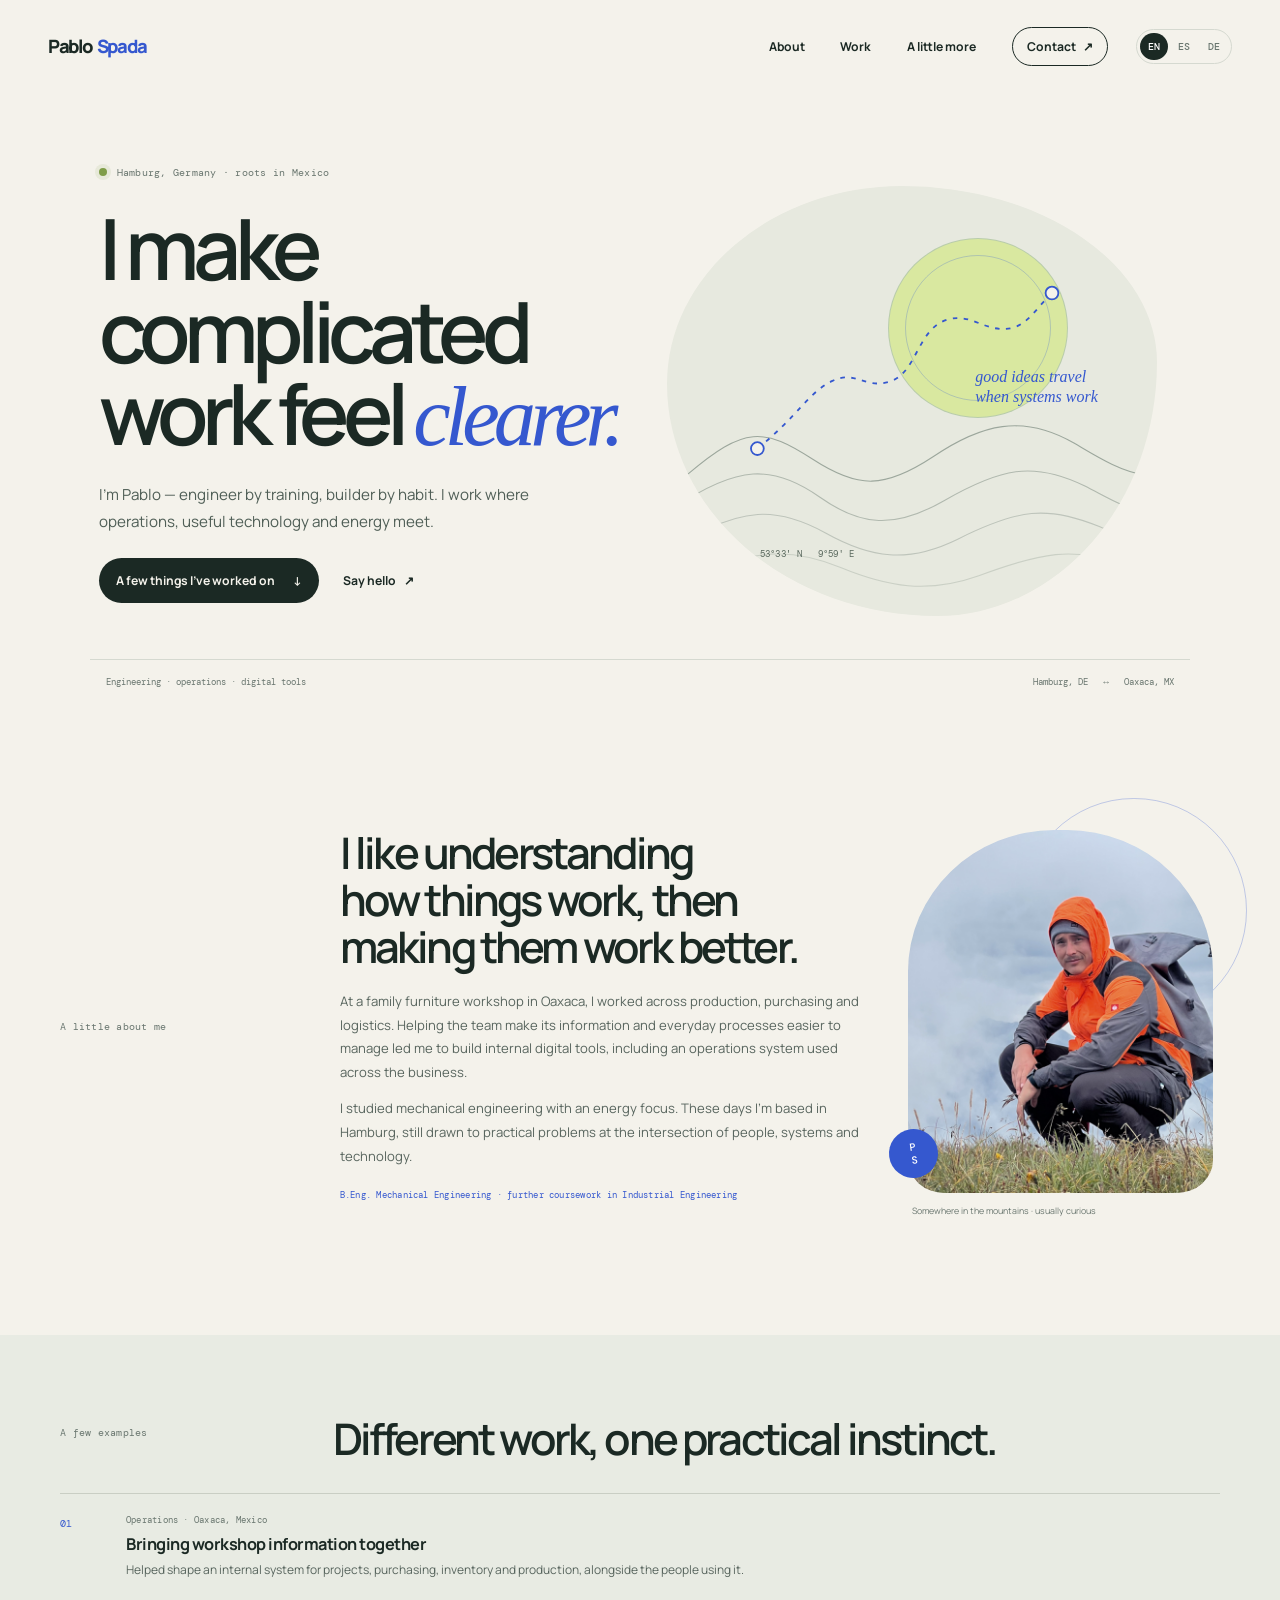
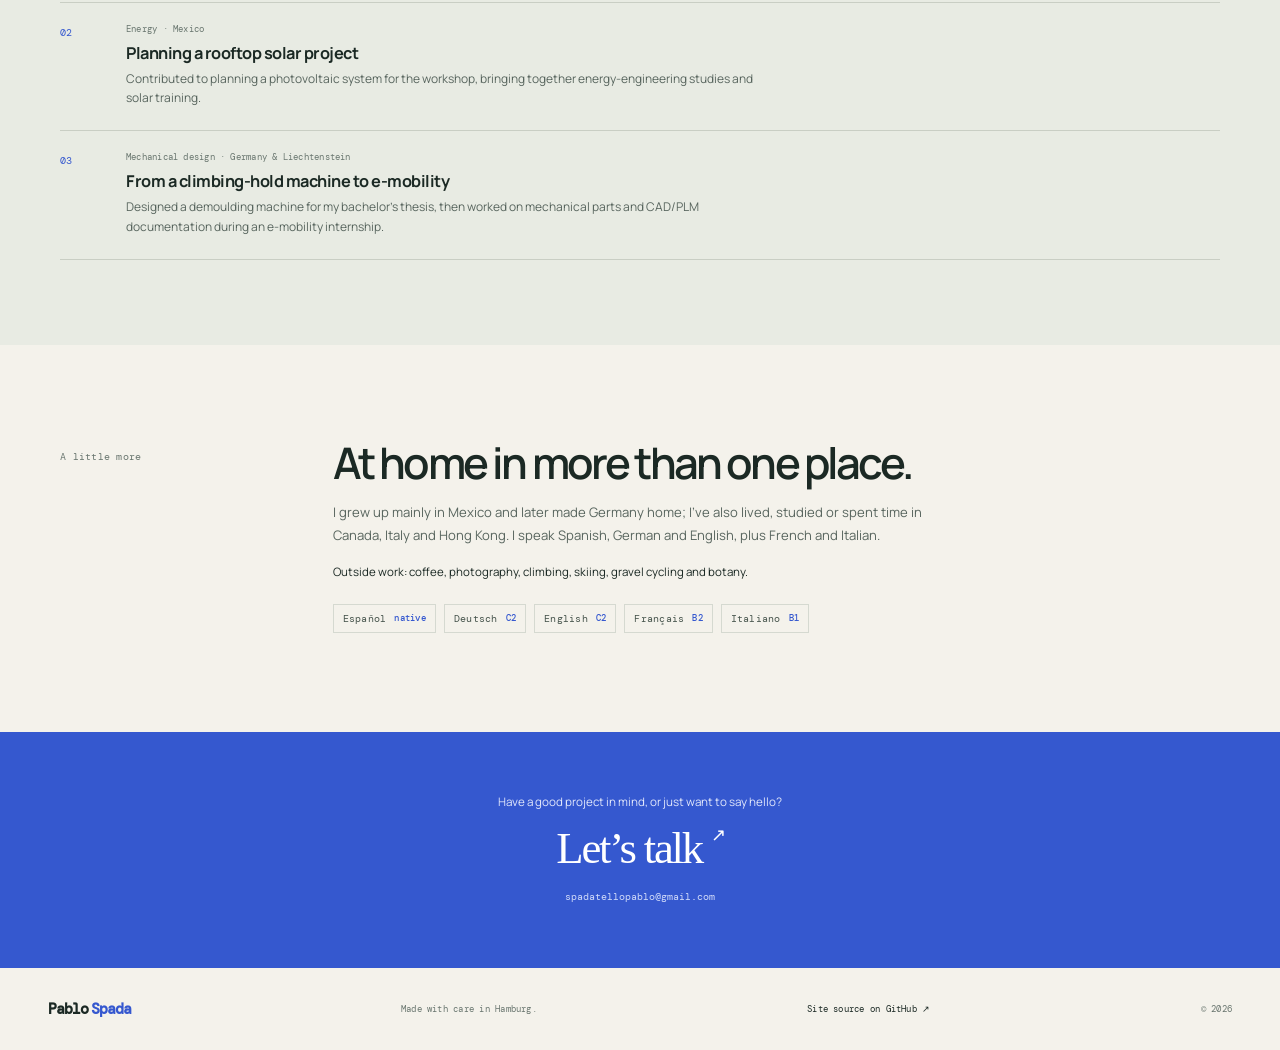
==== commit 2eff8fbb: "Refine profile page layout and photo treatment" ====
--- a/index.html
+++ b/index.html
@@ -4,9 +4,9 @@
     <meta charset="utf-8" />
     <meta name="viewport" content="width=device-width, initial-scale=1" />
     <meta name="theme-color" content="#f4f2eb" />
-    <meta name="description" content="Pablo Spada — engineer by training, builder by habit. A personal page about operations, useful technology, energy and life between Mexico and Germany." />
+    <meta name="description" content="Pablo Spada — engineering, practical operations and useful technology." />
     <meta property="og:title" content="Pablo Spada — engineering, operations & useful technology" />
-    <meta property="og:description" content="A personal profile of Pablo Spada: the work, ideas and interests connecting operations, engineering, energy and digital tools." />
+    <meta property="og:description" content="A personal profile about operations, engineering, energy and life between Mexico and Germany." />
     <meta property="og:type" content="website" />
     <meta property="og:url" content="https://pablospada.com/" />
     <meta property="og:image" content="https://pablospada.com/assets/pablo-profile.jpg" />
@@ -22,12 +22,11 @@
     <a class="skip-link" href="#main" data-i18n="skip">Skip to content</a>
     <header class="site-header">
       <a class="wordmark" href="#top" aria-label="Pablo Spada — home">Pablo<span>Spada</span></a>
-      <nav aria-label="Main navigation">
+      <nav aria-label="Main navigation" data-i18n-aria="navLabel">
         <a href="#about" data-i18n="navAbout">About</a>
         <a href="#work" data-i18n="navWork">Work</a>
-        <a href="#path" data-i18n="navPath">Background</a>
-        <a href="#life" data-i18n="navLife">Beyond work</a>
-        <a class="contact-link" href="mailto:spadatellopablo@gmail.com" data-i18n="navContact">Get in touch <span aria-hidden="true">↗</span></a>
+        <a href="#life" data-i18n="navLife">A little more</a>
+        <a class="contact-link" href="mailto:spadatellopablo@gmail.com"><span data-i18n="navContact">Contact</span><span aria-hidden="true">↗</span></a>
       </nav>
       <div class="language-switch" role="group" aria-label="Choose language" data-i18n-aria="languageLabel">
         <button type="button" data-lang="en" lang="en" aria-pressed="true">EN</button>
@@ -39,125 +38,87 @@
     <main id="main">
       <section class="hero" id="top" aria-labelledby="hero-title">
         <div class="hero-copy">
-          <p class="eyebrow"><span class="status-dot"></span><span data-i18n="eyebrow">Hamburg, Germany · with roots in Mexico</span></p>
+          <p class="eyebrow"><span class="status-dot"></span><span data-i18n="eyebrow">Hamburg, Germany · roots in Mexico</span></p>
           <h1 id="hero-title" data-i18n="heroTitle">I make complicated work feel <em>clearer.</em></h1>
-          <p class="intro" data-i18n="heroIntro">I’m Pablo: an engineer by training and a builder by habit. I work where real operations, useful technology and energy meet.</p>
+          <p class="intro" data-i18n="heroIntro">I’m Pablo — engineer by training, builder by habit. I work where operations, useful technology and energy meet.</p>
           <div class="hero-actions">
-            <a class="button button-dark" href="#work"><span data-i18n="heroWork">See what I’ve worked on</span><span aria-hidden="true">↓</span></a>
-            <a class="text-link" href="mailto:spadatellopablo@gmail.com"><span data-i18n="heroContact">Write to me</span><span aria-hidden="true">↗</span></a>
+            <a class="button button-dark" href="#work"><span data-i18n="heroWork">A few things I’ve worked on</span><span aria-hidden="true">↓</span></a>
+            <a class="text-link" href="mailto:spadatellopablo@gmail.com"><span data-i18n="heroContact">Say hello</span><span aria-hidden="true">↗</span></a>
           </div>
-          <p class="hero-note" data-i18n="heroNote">Curious across disciplines. Most at home turning a messy process into something people can use.</p>
         </div>
-        <figure class="portrait-wrap">
-          <img src="assets/pablo-profile.jpg" alt="Pablo outdoors in the mountains, wearing an orange hiking jacket" data-i18n-alt="portraitAlt" />
-          <figcaption><span data-i18n="portraitCaption">Between places, always learning</span><span>53°33′ N · 9°59′ E</span></figcaption>
-          <span class="portrait-stamp" aria-hidden="true">P<br />S</span>
-        </figure>
-        <div class="hero-foot"><span data-i18n="heroFootOne">Engineering · operations · digital tools</span><span data-i18n="heroFootTwo">Hamburg, DE / Oaxaca, MX</span></div>
+        <div class="hero-art" role="img" aria-label="Abstract lines tracing a route across a landscape" data-i18n-aria="artLabel">
+          <div class="sun"></div>
+          <svg viewBox="0 0 520 470" fill="none" aria-hidden="true">
+            <path class="contour contour-a" d="M15 315c62-53 83-51 137-16 49 32 78 32 131-3 53-36 98-47 154-15 24 14 50 31 78 35" />
+            <path class="contour contour-b" d="M0 352c69-47 108-48 159-12 45 32 82 35 136 4 61-35 97-44 154-16 24 12 43 25 71 29" />
+            <path class="contour contour-c" d="M8 390c66-39 104-40 157-11 50 28 90 34 145 7 66-33 98-37 154-14 20 8 38 19 56 23" />
+            <path class="contour contour-d" d="M23 426c62-29 106-31 159-9 51 21 95 29 151 9 70-26 102-31 156-14 16 5 32 13 47 18" />
+            <path class="route" d="M91 287c44-35 55-61 82-74 25-12 36 9 62 1 31-9 30-58 64-68 27-8 42 16 71 9 18-5 27-23 43-38" />
+            <circle class="route-point" cx="91" cy="287" r="7" />
+            <circle class="route-point" cx="413" cy="117" r="7" />
+          </svg>
+          <span class="art-note" data-i18n="artNote">good ideas travel<br />when systems work</span>
+          <span class="art-coordinates">53°33′ N &nbsp; 9°59′ E</span>
+        </div>
+        <div class="hero-foot"><span data-i18n="heroFoot">Engineering · operations · digital tools</span><span>Hamburg, DE &nbsp; ↔ &nbsp; Oaxaca, MX</span></div>
       </section>
 
       <section class="about section-shell" id="about" aria-labelledby="about-title">
-        <div class="section-index" data-i18n="aboutIndex">A little context</div>
+        <div class="section-index" data-i18n="aboutIndex">A little about me</div>
         <div class="about-copy">
-          <h2 id="about-title" data-i18n="aboutTitle">I learned to build by first understanding how the work happens.</h2>
-          <p data-i18n="aboutP1">For more than three years, I worked across production coordination, purchasing, logistics and digital projects at Carpintería Huayapam, a family furniture workshop in Oaxaca. I saw how disconnected spreadsheets and paper records made everyday decisions harder.</p>
-          <p data-i18n="aboutP2">I started with the information itself: making records consistent, mapping the work with the people doing it, then helping develop an internal system that connected quoting, projects, purchasing, inventory and production. The point was never software for its own sake. It was giving a team clearer information and a more workable process.</p>
-          <p data-i18n="aboutP3">That experience brought together things I enjoy: understanding a system from the ground up, spotting where it gets stuck, and making a practical improvement. My engineering studies gave me a way to think about systems; working alongside a team taught me what makes a solution usable.</p>
+          <h2 id="about-title" data-i18n="aboutTitle">I like understanding how things work, then making them work better.</h2>
+          <p data-i18n="aboutText">At a family furniture workshop in Oaxaca, I worked across production, purchasing and logistics. Helping the team make its information and everyday processes easier to manage led me to build internal digital tools, including an operations system used across the business.</p>
+          <p data-i18n="aboutExtra">I studied mechanical engineering with an energy focus. These days I’m based in Hamburg, still drawn to practical problems at the intersection of people, systems and technology.</p>
+          <p class="study-note" data-i18n="studyNote">B.Eng. Mechanical Engineering · further coursework in Industrial Engineering</p>
         </div>
-        <aside class="about-aside"><span class="aside-mark">↗</span><p data-i18n="aboutQuote">Good systems give people more room to do good work.</p></aside>
+        <figure class="about-photo">
+          <span class="photo-orbit" aria-hidden="true"></span>
+          <img src="assets/pablo-profile.jpg" alt="Pablo outdoors in the mountains, wearing an orange hiking jacket" data-i18n-alt="portraitAlt" />
+          <figcaption data-i18n="portraitCaption">Somewhere in the mountains · usually curious</figcaption>
+          <span class="photo-stamp" aria-hidden="true">P<br />S</span>
+        </figure>
       </section>
 
       <section class="work-section" id="work" aria-labelledby="work-title">
         <div class="section-shell section-heading">
-          <div class="section-index" data-i18n="workIndex">Selected work</div>
-          <div><h2 id="work-title" data-i18n="workTitle">A few problems I’ve helped make more manageable.</h2><p data-i18n="workIntro">Different settings, same instinct: understand what people need, then make the next step clearer.</p></div>
+          <div class="section-index" data-i18n="workIndex">A few examples</div>
+          <div><h2 id="work-title" data-i18n="workTitle">Different work, one practical instinct.</h2></div>
         </div>
         <div class="work-list">
-          <article class="work-item">
-            <span class="work-no">01</span><div><p class="work-kicker" data-i18n="workOneKicker">Operations · Oaxaca, Mexico</p><h3 data-i18n="workOneTitle">Making workshop operations visible</h3><p data-i18n="workOneText">Helped move a furniture workshop from scattered spreadsheets and paper records toward connected information and a home-grown operations system. It supported quoting, projects, purchasing, inventory, production and finance. Comparing estimates with actual production hours made underquoted work easier to spot.</p></div>
-          </article>
-          <article class="work-item">
-            <span class="work-no">02</span><div><p class="work-kicker" data-i18n="workTwoKicker">Renewable energy · Mexico</p><h3 data-i18n="workTwoTitle">A company rooftop solar project</h3><p data-i18n="workTwoText">Contributed to planning a rooftop photovoltaic project for the workshop. My energy-engineering studies and solar installer/supervisor training helped me connect the technical questions with the needs of the business.</p></div>
-          </article>
-          <article class="work-item">
-            <span class="work-no">03</span><div><p class="work-kicker" data-i18n="workThreeKicker">Mechanical design · Germany</p><h3 data-i18n="workThreeTitle">Designing a machine for climbing holds</h3><p data-i18n="workThreeText">For my completed bachelor’s thesis, I developed the concept and mechanical design of a demoulding machine for climbing holds, including CAD, calculations, validation and technical documentation.</p></div>
-          </article>
-          <article class="work-item">
-            <span class="work-no">04</span><div><p class="work-kicker" data-i18n="workFourKicker">E-mobility · Liechtenstein</p><h3 data-i18n="workFourTitle">Mechanical design around an inverter prototype</h3><p data-i18n="workFourText">During an internship at thyssenkrupp Presta, I designed mechanical parts for an inverter functional prototype, documented CAD and bills of materials in PLM, and helped track long-lead components.</p></div>
-          </article>
+          <article class="work-item"><span class="work-no">01</span><div><p class="work-kicker" data-i18n="workOneKicker">Operations · Oaxaca, Mexico</p><h3 data-i18n="workOneTitle">Bringing workshop information together</h3><p data-i18n="workOneText">Helped shape an internal system for projects, purchasing, inventory and production, alongside the people using it.</p></div></article>
+          <article class="work-item"><span class="work-no">02</span><div><p class="work-kicker" data-i18n="workTwoKicker">Energy · Mexico</p><h3 data-i18n="workTwoTitle">Planning a rooftop solar project</h3><p data-i18n="workTwoText">Contributed to planning a photovoltaic system for the workshop, bringing together energy-engineering studies and solar training.</p></div></article>
+          <article class="work-item"><span class="work-no">03</span><div><p class="work-kicker" data-i18n="workThreeKicker">Mechanical design · Germany &amp; Liechtenstein</p><h3 data-i18n="workThreeTitle">From a climbing-hold machine to e-mobility</h3><p data-i18n="workThreeText">Designed a demoulding machine for my bachelor’s thesis, then worked on mechanical parts and CAD/PLM documentation during an e-mobility internship.</p></div></article>
         </div>
       </section>
 
-      <section class="path-section section-shell" id="path" aria-labelledby="path-title">
-        <div class="section-index" data-i18n="pathIndex">The route so far</div>
-        <div class="path-content">
-          <h2 id="path-title" data-i18n="pathTitle">A practical route across engineering, people and technology.</h2>
-          <div class="timeline">
-            <article class="timeline-item"><span class="timeline-date">2023—2026</span><div><h3 data-i18n="pathOneTitle">Operations &amp; project coordination</h3><p data-i18n="pathOneText">Carpintería Huayapam · Oaxaca, Mexico. Production coordination, purchasing, logistics, process improvement and internal digital tools.</p></div></article>
-            <article class="timeline-item"><span class="timeline-date">2020</span><div><h3 data-i18n="pathTwoTitle">Mechanical design &amp; bachelor’s thesis</h3><p data-i18n="pathTwoText">Polytalon · Konstanz, Germany. Designed a demoulding machine for climbing holds as a thesis project.</p></div></article>
-            <article class="timeline-item"><span class="timeline-date">2018</span><div><h3 data-i18n="pathThreeTitle">E-mobility engineering internship</h3><p data-i18n="pathThreeText">thyssenkrupp Presta · Eschen, Liechtenstein. Mechanical design, CAD/PLM documentation and component coordination.</p></div></article>
-            <article class="timeline-item"><span class="timeline-date" data-i18n="educationDate">Studies</span><div><h3 data-i18n="pathFourTitle">Mechanical engineering, with an energy focus</h3><p data-i18n="pathFourText">B.Eng., HTWG Konstanz. Later completed coursework in industrial engineering; the master’s thesis was not submitted. Exchange studies took me to Hong Kong and Mexico.</p></div></article>
-          </div>
-          <p class="path-footnote" data-i18n="pathFootnote">The work above is a selection, not a complete CV. I’m interested in roles where practical operations and technology can improve one another.</p>
+      <section class="life-section section-shell" id="life" aria-labelledby="life-title">
+        <div class="section-index" data-i18n="lifeIndex">A little more</div>
+        <div class="life-copy">
+          <h2 id="life-title" data-i18n="lifeTitle">At home in more than one place.</h2>
+          <p data-i18n="lifeText">I grew up mainly in Mexico and later made Germany home; I’ve also lived, studied or spent time in Canada, Italy and Hong Kong. I speak Spanish, German and English, plus French and Italian.</p>
+          <p class="interests"><span data-i18n="interestsLabel">Outside work:</span> <span data-i18n="interests">coffee, photography, climbing, skiing, gravel cycling and botany.</span></p>
+          <div class="language-list" aria-label="Languages"><span>Español <b data-i18n="native">native</b></span><span>Deutsch <b>C2</b></span><span>English <b>C2</b></span><span>Français <b>B2</b></span><span>Italiano <b>B1</b></span></div>
         </div>
       </section>
 
-      <section class="personal-section" id="life" aria-labelledby="life-title">
-        <div class="section-shell personal-grid">
-          <div class="section-index" data-i18n="lifeIndex">Outside the job title</div>
-          <div class="personal-copy"><h2 id="life-title" data-i18n="lifeTitle">A life between languages, landscapes and interests.</h2>
-            <p data-i18n="lifeP1">I grew up mainly in Mexico and later made Germany home. Along the way I spent a school year in Canada, lived in Italy, and studied in Hong Kong. Moving between places made curiosity and cross-cultural conversation part of everyday life.</p>
-            <p data-i18n="lifeP2">I speak Spanish, German and English, and also French and Italian. Away from a screen, I’m often taking photographs, climbing, skiing, riding gravel, working on a bike, learning about coffee or finding a new plant to identify.</p>
-            <div class="language-list" aria-label="Languages"><span>Español <b data-i18n="native">native</b></span><span>Deutsch <b>C2</b></span><span>English <b>C2</b></span><span>Français <b>B2</b></span><span>Italiano <b>B1</b></span></div>
-          </div>
-          <aside class="personal-aside"><span class="aside-mark">✳</span><p data-i18n="lifeQuote">I like work that leaves room to keep learning — and a life that does too.</p><span class="interest-label" data-i18n="interestLabel">Current interests</span><p class="interests" data-i18n="interests">Coffee · photography · climbing · skiing · gravel cycling · botany · DIY electronics</p></aside>
-        </div>
-      </section>
-
-      <section class="notes section-shell" id="notes" aria-labelledby="notes-title">
-        <div class="section-index" data-i18n="notesIndex">From the notebook</div>
-        <div class="notes-copy"><p class="note-number">A note on keeping a personal site</p><h2 id="notes-title" data-i18n="notesTitle">A small corner of the internet, on my own terms.</h2><p data-i18n="notesText">I started this site because I wanted to understand how the web works and have a place online that I could shape myself. I still like the idea: a simple, open home for work in progress, useful notes and the things that make a life more than a job title.</p><a class="text-link" href="https://github.com/pablo-spa/pablo.spa" target="_blank" rel="noreferrer"><span data-i18n="sourceLink">View this site’s source on GitHub</span><span aria-hidden="true">↗</span></a></div>
-      </section>
-
       <section class="closing">
-        <p data-i18n="closingText">Have a thoughtful project or just want to say hello?</p>
+        <p data-i18n="closingText">Have a good project in mind, or just want to say hello?</p>
         <a href="mailto:spadatellopablo@gmail.com"><span data-i18n="closingLink">Let’s talk</span><span aria-hidden="true">↗</span></a>
         <p class="email-address">spadatellopablo@gmail.com</p>
       </section>
     </main>
 
-    <footer class="site-footer"><a class="wordmark" href="#top">Pablo<span>Spada</span></a><span data-i18n="footerMade">Made with care in Hamburg.</span><a href="#top" data-i18n="backTop">Back to top ↑</a><span class="footer-year">© 2026</span></footer>
+    <footer class="site-footer"><a class="wordmark" href="#top">Pablo<span>Spada</span></a><span data-i18n="footerMade">Made with care in Hamburg.</span><a href="https://github.com/pablo-spa/pablo.spa" target="_blank" rel="noreferrer" data-i18n="sourceLink">Site source on GitHub ↗</a><span class="footer-year">© 2026</span></footer>
     <script>
       const copy = {
-          en: {
-          metaDescription:"Pablo Spada — engineer by training, builder by habit. A personal page about operations, useful technology, energy and life between Mexico and Germany.",metaTitle:"Pablo Spada — engineering, operations & useful technology",languageLabel:"Choose language",
-          skip:"Skip to content",navAbout:"About",navWork:"Work",navPath:"Background",navLife:"Beyond work",navContact:"Get in touch <span aria-hidden='true'>↗</span>",
-          eyebrow:"Hamburg, Germany · with roots in Mexico",heroTitle:"I make complicated work feel <em>clearer.</em>",heroIntro:"I’m Pablo: an engineer by training and a builder by habit. I work where real operations, useful technology and energy meet.",heroWork:"See what I’ve worked on",heroContact:"Write to me",heroNote:"Curious across disciplines. Most at home turning a messy process into something people can use.",portraitAlt:"Pablo outdoors in the mountains, wearing an orange hiking jacket",portraitCaption:"Between places, always learning",heroFootOne:"Engineering · operations · digital tools",heroFootTwo:"Hamburg, DE / Oaxaca, MX",
-          aboutIndex:"A little context",aboutTitle:"I learned to build by first understanding how the work happens.",aboutP1:"For more than three years, I worked across production coordination, purchasing, logistics and digital projects at Carpintería Huayapam, a family furniture workshop in Oaxaca. I saw how disconnected spreadsheets and paper records made everyday decisions harder.",aboutP2:"I started with the information itself: making records consistent, mapping the work with the people doing it, then helping develop an internal system that connected quoting, projects, purchasing, inventory and production. The point was never software for its own sake. It was giving a team clearer information and a more workable process.",aboutP3:"That experience brought together things I enjoy: understanding a system from the ground up, spotting where it gets stuck, and making a practical improvement. My engineering studies gave me a way to think about systems; working alongside a team taught me what makes a solution usable.",aboutQuote:"Good systems give people more room to do good work.",
-          workIndex:"Selected work",workTitle:"A few problems I’ve helped make more manageable.",workIntro:"Different settings, same instinct: understand what people need, then make the next step clearer.",workOneKicker:"Operations · Oaxaca, Mexico",workOneTitle:"Making workshop operations visible",workOneText:"Helped move a furniture workshop from scattered spreadsheets and paper records toward connected information and a home-grown operations system. It supported quoting, projects, purchasing, inventory, production and finance. Comparing estimates with actual production hours made underquoted work easier to spot.",workTwoKicker:"Renewable energy · Mexico",workTwoTitle:"A company rooftop solar project",workTwoText:"Contributed to planning a rooftop photovoltaic project for the workshop. My energy-engineering studies and solar installer/supervisor training helped me connect the technical questions with the needs of the business.",workThreeKicker:"Mechanical design · Germany",workThreeTitle:"Designing a machine for climbing holds",workThreeText:"For my completed bachelor’s thesis, I developed the concept and mechanical design of a demoulding machine for climbing holds, including CAD, calculations, validation and technical documentation.",workFourKicker:"E-mobility · Liechtenstein",workFourTitle:"Mechanical design around an inverter prototype",workFourText:"During an internship at thyssenkrupp Presta, I designed mechanical parts for an inverter functional prototype, documented CAD and bills of materials in PLM, and helped track long-lead components.",
-          pathIndex:"The route so far",pathTitle:"A practical route across engineering, people and technology.",pathOneTitle:"Operations & project coordination",pathOneText:"Carpintería Huayapam · Oaxaca, Mexico. Production coordination, purchasing, logistics, process improvement and internal digital tools.",pathTwoTitle:"Mechanical design & bachelor’s thesis",pathTwoText:"Polytalon · Konstanz, Germany. Designed a demoulding machine for climbing holds as a thesis project.",pathThreeTitle:"E-mobility engineering internship",pathThreeText:"thyssenkrupp Presta · Eschen, Liechtenstein. Mechanical design, CAD/PLM documentation and component coordination.",educationDate:"Studies",pathFourTitle:"Mechanical engineering, with an energy focus",pathFourText:"B.Eng., HTWG Konstanz. Later completed coursework in industrial engineering; the master’s thesis was not submitted. Exchange studies took me to Hong Kong and Mexico.",pathFootnote:"The work above is a selection, not a complete CV. I’m interested in roles where practical operations and technology can improve one another.",
-          lifeIndex:"Outside the job title",lifeTitle:"A life between languages, landscapes and interests.",lifeP1:"I grew up mainly in Mexico and later made Germany home. Along the way I spent a school year in Canada, lived in Italy, and studied in Hong Kong. Moving between places made curiosity and cross-cultural conversation part of everyday life.",lifeP2:"I speak Spanish, German and English, and also French and Italian. Away from a screen, I’m often taking photographs, climbing, skiing, riding gravel, working on a bike, learning about coffee or finding a new plant to identify.",native:"native",lifeQuote:"I like work that leaves room to keep learning — and a life that does too.",interestLabel:"Current interests",interests:"Coffee · photography · climbing · skiing · gravel cycling · botany · DIY electronics",
-          notesIndex:"From the notebook",notesTitle:"A small corner of the internet, on my own terms.",notesText:"I started this site because I wanted to understand how the web works and have a place online that I could shape myself. I still like the idea: a simple, open home for work in progress, useful notes and the things that make a life more than a job title.",sourceLink:"View this site’s source on GitHub",closingText:"Have a thoughtful project or just want to say hello?",closingLink:"Let’s talk",footerMade:"Made with care in Hamburg.",backTop:"Back to top ↑"
+        en: {
+          metaTitle:"Pablo Spada — engineering, operations & useful technology",metaDescription:"Pablo Spada — engineering, practical operations and useful technology.",navLabel:"Main navigation",languageLabel:"Choose language",skip:"Skip to content",navAbout:"About",navWork:"Work",navLife:"A little more",navContact:"Contact",eyebrow:"Hamburg, Germany · roots in Mexico",heroTitle:"I make complicated work feel <em>clearer.</em>",heroIntro:"I’m Pablo — engineer by training, builder by habit. I work where operations, useful technology and energy meet.",heroWork:"A few things I’ve worked on",heroContact:"Say hello",artLabel:"Abstract lines tracing a route across a landscape",artNote:"good ideas travel<br />when systems work",heroFoot:"Engineering · operations · digital tools",aboutIndex:"A little about me",aboutTitle:"I like understanding how things work, then making them work better.",aboutText:"At a family furniture workshop in Oaxaca, I worked across production, purchasing and logistics. Helping the team make its information and everyday processes easier to manage led me to build internal digital tools, including an operations system used across the business.",aboutExtra:"I studied mechanical engineering with an energy focus. These days I’m based in Hamburg, still drawn to practical problems at the intersection of people, systems and technology.",studyNote:"B.Eng. Mechanical Engineering · further coursework in Industrial Engineering",portraitAlt:"Pablo outdoors in the mountains, wearing an orange hiking jacket",portraitCaption:"Somewhere in the mountains · usually curious",workIndex:"A few examples",workTitle:"Different work, one practical instinct.",workOneKicker:"Operations · Oaxaca, Mexico",workOneTitle:"Bringing workshop information together",workOneText:"Helped shape an internal system for projects, purchasing, inventory and production, alongside the people using it.",workTwoKicker:"Energy · Mexico",workTwoTitle:"Planning a rooftop solar project",workTwoText:"Contributed to planning a photovoltaic system for the workshop, bringing together energy-engineering studies and solar training.",workThreeKicker:"Mechanical design · Germany & Liechtenstein",workThreeTitle:"From a climbing-hold machine to e-mobility",workThreeText:"Designed a demoulding machine for my bachelor’s thesis, then worked on mechanical parts and CAD/PLM documentation during an e-mobility internship.",lifeIndex:"A little more",lifeTitle:"At home in more than one place.",lifeText:"I grew up mainly in Mexico and later made Germany home; I’ve also lived, studied or spent time in Canada, Italy and Hong Kong. I speak Spanish, German and English, plus French and Italian.",interestsLabel:"Outside work:",interests:"coffee, photography, climbing, skiing, gravel cycling and botany.",native:"native",closingText:"Have a good project in mind, or just want to say hello?",closingLink:"Let’s talk",footerMade:"Made with care in Hamburg.",sourceLink:"Site source on GitHub ↗"
         },
-          es: {
-          metaDescription:"Pablo Spada — formación en ingeniería y gusto por construir. Un perfil personal sobre operaciones, tecnología útil, energía y una vida entre México y Alemania.",metaTitle:"Pablo Spada — ingeniería, operaciones y tecnología útil",languageLabel:"Elige idioma",
-          skip:"Saltar al contenido",navAbout:"Sobre mí",navWork:"Proyectos",navPath:"Trayectoria",navLife:"Fuera del trabajo",navContact:"Escríbeme <span aria-hidden='true'>↗</span>",
-          eyebrow:"Hamburgo, Alemania · con raíces en México",heroTitle:"Hago que el trabajo complejo se vuelva <em>más claro.</em>",heroIntro:"Soy Pablo: estudié ingeniería y tengo el hábito de construir cosas. Trabajo en el cruce entre operaciones reales, tecnología útil y energía.",heroWork:"Conoce mi trabajo",heroContact:"Escríbeme",heroNote:"Me interesa aprender de distintas disciplinas. Disfruto convertir procesos confusos en algo que las personas puedan usar.",portraitAlt:"Pablo al aire libre en la montaña, con una chamarra naranja de senderismo",portraitCaption:"Entre lugares y siempre aprendiendo",heroFootOne:"Ingeniería · operaciones · herramientas digitales",heroFootTwo:"Hamburgo, DE / Oaxaca, MX",
-          aboutIndex:"Un poco de contexto",aboutTitle:"Aprendí a construir primero entendiendo cómo se hace el trabajo.",aboutP1:"Durante más de tres años participé en coordinación de producción, compras, logística y proyectos digitales en Carpintería Huayapam, un taller familiar de muebles en Oaxaca. Vi cómo las hojas de cálculo desconectadas y los registros en papel complicaban las decisiones cotidianas.",aboutP2:"Empecé por ordenar la información: unificar registros, mapear el trabajo con quienes lo hacían y después ayudar a desarrollar un sistema interno que conectaba cotizaciones, proyectos, compras, inventario y producción. La meta nunca fue crear software porque sí; era darle al equipo información más clara y procesos más útiles.",aboutP3:"Esa experiencia reunió cosas que disfruto: entender un sistema desde su origen, detectar dónde se atora y proponer una mejora práctica. Mis estudios de ingeniería me dieron una manera de analizar sistemas; trabajar junto al equipo me enseñó qué hace que una solución sea usable.",aboutQuote:"Un buen sistema le da a la gente más espacio para hacer bien su trabajo.",
-          workIndex:"Trabajo seleccionado",workTitle:"Algunos problemas que ayudé a volver más manejables.",workIntro:"Contextos distintos, el mismo instinto: entender qué necesita la gente y aclarar el siguiente paso.",workOneKicker:"Operaciones · Oaxaca, México",workOneTitle:"Hacer visibles las operaciones del taller",workOneText:"Ayudé a pasar de hojas de cálculo dispersas y papeles a información conectada y un sistema interno de operaciones. Servía para cotizaciones, proyectos, compras, inventario, producción y finanzas. Comparar las horas cotizadas con las horas reales de producción ayudó a detectar trabajos subcotizados.",workTwoKicker:"Energía renovable · México",workTwoTitle:"Un proyecto solar para la empresa",workTwoText:"Contribuí a planear un sistema fotovoltaico en la azotea del taller. Mis estudios de ingeniería energética y mi formación como instalador y supervisor solar me ayudaron a conectar las preguntas técnicas con las necesidades del negocio.",workThreeKicker:"Diseño mecánico · Alemania",workThreeTitle:"Diseño de una máquina para fabricar presas de escalada",workThreeText:"Para mi tesis de licenciatura concluida, desarrollé el concepto y diseño mecánico de una máquina desmoldeadora para presas de escalada, con CAD, cálculos, validación y documentación técnica.",workFourKicker:"Movilidad eléctrica · Liechtenstein",workFourTitle:"Diseño mecánico para un prototipo de inversor",workFourText:"Durante mis prácticas en thyssenkrupp Presta diseñé componentes mecánicos para un prototipo funcional de inversor, documenté CAD y listas de materiales en PLM y di seguimiento a componentes con plazos largos.",
-          pathIndex:"Mi recorrido",pathTitle:"Una trayectoria práctica entre ingeniería, personas y tecnología.",pathOneTitle:"Operaciones y coordinación de proyectos",pathOneText:"Carpintería Huayapam · Oaxaca, México. Coordinación de producción, compras, logística, mejora de procesos y herramientas digitales internas.",pathTwoTitle:"Diseño mecánico y tesis de licenciatura",pathTwoText:"Polytalon · Constanza, Alemania. Diseño de una máquina desmoldeadora para presas de escalada como proyecto de tesis.",pathThreeTitle:"Prácticas de ingeniería en movilidad eléctrica",pathThreeText:"thyssenkrupp Presta · Eschen, Liechtenstein. Diseño mecánico, documentación CAD/PLM y coordinación de componentes.",educationDate:"Estudios",pathFourTitle:"Ingeniería mecánica, con enfoque en energía",pathFourText:"B.Eng. en HTWG Konstanz. Después cursé materias de ingeniería industrial; no entregué la tesis de maestría. Los intercambios académicos me llevaron a Hong Kong y México.",pathFootnote:"Lo anterior es una selección, no un CV completo. Me interesan los puestos donde las operaciones y la tecnología práctica se ayudan mutuamente.",
-          lifeIndex:"Más allá del puesto",lifeTitle:"Una vida entre idiomas, paisajes e intereses.",lifeP1:"Crecí principalmente en México y después hice de Alemania mi hogar. También pasé un año escolar en Canadá, viví en Italia y estudié en Hong Kong. Moverme entre lugares volvió cotidianas la curiosidad y las conversaciones entre culturas.",lifeP2:"Hablo español, alemán e inglés, además de francés e italiano. Cuando no estoy frente a una pantalla, suelo tomar fotos, escalar, esquiar, andar en gravel, reparar una bicicleta, aprender sobre café o identificar alguna planta nueva.",native:"nativo",lifeQuote:"Me gusta un trabajo que deje espacio para seguir aprendiendo, y una vida que también lo haga.",interestLabel:"Intereses",interests:"Café · fotografía · escalada · esquí · ciclismo gravel · botánica · electrónica DIY",
-          notesIndex:"Del cuaderno",notesTitle:"Un pequeño rincón de internet, a mi manera.",notesText:"Empecé este sitio porque quería entender cómo funciona la web y tener un espacio propio en internet. La idea todavía me gusta: un lugar sencillo y abierto para compartir proyectos en curso, notas útiles y cosas que hacen que una vida sea más que un puesto de trabajo.",sourceLink:"Ver el código de este sitio en GitHub",closingText:"¿Tienes un proyecto interesante o solo quieres saludar?",closingLink:"Platiquemos",footerMade:"Hecho con cuidado en Hamburgo.",backTop:"Volver arriba ↑"
+        es: {
+          metaTitle:"Pablo Spada — ingeniería, operaciones y tecnología útil",metaDescription:"Pablo Spada — ingeniería, operaciones prácticas y tecnología útil.",navLabel:"Navegación principal",languageLabel:"Elige idioma",skip:"Saltar al contenido",navAbout:"Sobre mí",navWork:"Proyectos",navLife:"Un poco más",navContact:"Contacto",eyebrow:"Hamburgo, Alemania · raíces en México",heroTitle:"Hago que el trabajo complejo se vuelva <em>más claro.</em>",heroIntro:"Soy Pablo: estudié ingeniería y tengo el hábito de construir cosas. Trabajo en el cruce entre operaciones, tecnología útil y energía.",heroWork:"Algunas cosas que he hecho",heroContact:"Salúdame",artLabel:"Líneas abstractas que trazan una ruta por un paisaje",artNote:"las buenas ideas avanzan<br />cuando los sistemas funcionan",heroFoot:"Ingeniería · operaciones · herramientas digitales",aboutIndex:"Un poco sobre mí",aboutTitle:"Me gusta entender cómo funcionan las cosas y después mejorarlas.",aboutText:"En un taller familiar de muebles en Oaxaca trabajé en producción, compras y logística. Al ayudar al equipo a ordenar la información y los procesos cotidianos, empecé a crear herramientas digitales internas, incluido un sistema de operaciones que se usa en distintas áreas.",aboutExtra:"Estudié ingeniería mecánica con enfoque en energía. Ahora vivo en Hamburgo y sigo buscando problemas prácticos en el cruce entre las personas, los sistemas y la tecnología.",studyNote:"B.Eng. en Ingeniería Mecánica · estudios adicionales en Ingeniería Industrial",portraitAlt:"Pablo al aire libre en la montaña, con una chamarra naranja de senderismo",portraitCaption:"En algún lugar de la montaña · siempre con curiosidad",workIndex:"Algunos ejemplos",workTitle:"Trabajos distintos, el mismo instinto práctico.",workOneKicker:"Operaciones · Oaxaca, México",workOneTitle:"Conectar la información del taller",workOneText:"Ayudé a desarrollar, junto con quienes lo utilizan, un sistema interno para proyectos, compras, inventario y producción.",workTwoKicker:"Energía · México",workTwoTitle:"Planear un proyecto solar en una azotea",workTwoText:"Contribuí a planear un sistema fotovoltaico para el taller, combinando mis estudios de ingeniería energética y formación solar.",workThreeKicker:"Diseño mecánico · Alemania y Liechtenstein",workThreeTitle:"De una máquina para presas de escalada a la movilidad eléctrica",workThreeText:"Diseñé una máquina desmoldeadora para mi tesis de licenciatura y después trabajé en piezas mecánicas y documentación CAD/PLM durante unas prácticas en movilidad eléctrica.",lifeIndex:"Un poco más",lifeTitle:"Me siento en casa en más de un lugar.",lifeText:"Crecí principalmente en México y después hice de Alemania mi hogar; también viví, estudié o pasé tiempo en Canadá, Italia y Hong Kong. Hablo español, alemán e inglés, además de francés e italiano.",interestsLabel:"Fuera del trabajo:",interests:"café, fotografía, escalada, esquí, ciclismo gravel y botánica.",native:"nativo",closingText:"¿Tienes un buen proyecto en mente o solo quieres saludar?",closingLink:"Platiquemos",footerMade:"Hecho con cuidado en Hamburgo.",sourceLink:"Código del sitio en GitHub ↗"
         },
-          de: {
-          metaDescription:"Pablo Spada — Ingenieurwesen als Grundlage, Bauen aus Überzeugung. Ein persönliches Profil über Abläufe, nützliche Technologie, Energie und ein Leben zwischen Mexiko und Deutschland.",metaTitle:"Pablo Spada — Ingenieurwesen, Abläufe und nützliche Technologie",languageLabel:"Sprache wählen",
-          skip:"Zum Inhalt springen",navAbout:"Über mich",navWork:"Arbeiten",navPath:"Werdegang",navLife:"Neben der Arbeit",navContact:"Kontakt <span aria-hidden='true'>↗</span>",
-          eyebrow:"Hamburg, Deutschland · verwurzelt in Mexiko",heroTitle:"Ich mache komplexe Arbeit <em>übersichtlicher.</em>",heroIntro:"Ich bin Pablo: ausgebildet im Ingenieurwesen und gern am Bauen. Meine Arbeit liegt dort, wo echte Abläufe, nützliche Technologie und Energie zusammenkommen.",heroWork:"Einblicke in meine Arbeit",heroContact:"Schreib mir",heroNote:"Ich bin fachübergreifend neugierig. Besonders gern mache ich aus unübersichtlichen Abläufen etwas, das Menschen wirklich nutzen können.",portraitAlt:"Pablo draußen in den Bergen, mit einer orangefarbenen Wanderjacke",portraitCaption:"Zwischen Orten und immer am Lernen",heroFootOne:"Ingenieurwesen · Abläufe · digitale Werkzeuge",heroFootTwo:"Hamburg, DE / Oaxaca, MX",
-          aboutIndex:"Ein wenig Kontext",aboutTitle:"Bauen lernte ich, indem ich zuerst die Arbeit verstanden habe.",aboutP1:"Mehr als drei Jahre war ich in Produktionskoordination, Einkauf, Logistik und digitalen Projekten bei Carpintería Huayapam tätig, einer familiengeführten Möbelwerkstatt in Oaxaca. Dabei habe ich erlebt, wie getrennte Tabellen und Papierakten alltägliche Entscheidungen erschwerten.",aboutP2:"Ich begann bei den Informationen: Datensätze vereinheitlichen, Abläufe gemeinsam mit den Beteiligten abbilden und anschließend ein internes System mitentwickeln, das Angebote, Projekte, Einkauf, Lager und Produktion verband. Es ging nie um Software um ihrer selbst willen. Das Team sollte klarere Informationen und praktikablere Abläufe bekommen.",aboutP3:"Dabei kamen Dinge zusammen, die mir liegen: ein System von Grund auf verstehen, Engpässe erkennen und praktische Verbesserungen umsetzen. Mein Ingenieurstudium gab mir eine systematische Denkweise; die Zusammenarbeit im Team zeigte mir, was eine Lösung im Alltag brauchbar macht.",aboutQuote:"Gute Systeme geben Menschen mehr Raum für gute Arbeit.",
-          workIndex:"Ausgewählte Arbeit",workTitle:"Einige Probleme, die ich besser handhabbar gemacht habe.",workIntro:"Unterschiedliche Umfelder, derselbe Ansatz: verstehen, was Menschen brauchen, und den nächsten Schritt klarer machen.",workOneKicker:"Abläufe · Oaxaca, Mexiko",workOneTitle:"Abläufe in der Werkstatt sichtbar machen",workOneText:"Ich half einer Möbelwerkstatt dabei, verstreute Tabellen und Papierakten durch verknüpfte Informationen und ein internes Betriebssystem zu ergänzen. Es unterstützte Angebote, Projekte, Einkauf, Lager, Produktion und Finanzen. Der Vergleich von Angebots- und tatsächlichen Produktionsstunden machte zu knapp kalkulierte Aufträge erkennbar.",workTwoKicker:"Erneuerbare Energien · Mexiko",workTwoTitle:"Ein betriebliches Solarprojekt",workTwoText:"Ich wirkte an der Planung einer Photovoltaikanlage auf dem Werkstattdach mit. Mein Schwerpunkt Energietechnik und eine Qualifikation als Solaranlagen-Installateur und -Supervisor halfen mir, technische Fragen mit den betrieblichen Anforderungen zu verbinden.",workThreeKicker:"Konstruktion · Deutschland",workThreeTitle:"Eine Maschine für Klettergriffe entwickeln",workThreeText:"Im Rahmen meiner abgeschlossenen Bachelorarbeit entwickelte ich Konzept und mechanische Konstruktion einer Entformungsanlage für Klettergriffe, einschließlich CAD, Berechnungen, Validierung und technischer Dokumentation.",workFourKicker:"E-Mobilität · Liechtenstein",workFourTitle:"Mechanische Konstruktion für einen Inverter-Prototyp",workFourText:"Während meines Praktikums bei thyssenkrupp Presta konstruierte ich mechanische Teile für ein Inverter-Funktionsmuster, dokumentierte CAD-Daten und Stücklisten im PLM und verfolgte langlaufende Komponenten.",
-          pathIndex:"Mein bisheriger Weg",pathTitle:"Ein praktischer Weg zwischen Ingenieurwesen, Menschen und Technologie.",pathOneTitle:"Betriebs- und Projektkoordination",pathOneText:"Carpintería Huayapam · Oaxaca, Mexiko. Produktionskoordination, Einkauf, Logistik, Prozessverbesserung und interne digitale Werkzeuge.",pathTwoTitle:"Konstruktion und Bachelorarbeit",pathTwoText:"Polytalon · Konstanz, Deutschland. Entwicklung einer Entformungsanlage für Klettergriffe als Abschlussarbeit.",pathThreeTitle:"Praktikum im Bereich E-Mobilität",pathThreeText:"thyssenkrupp Presta · Eschen, Liechtenstein. Mechanische Konstruktion, CAD/PLM-Dokumentation und Komponentenkoordination.",educationDate:"Studium",pathFourTitle:"Maschinenbau mit Schwerpunkt Energietechnik",pathFourText:"B.Eng. an der HTWG Konstanz. Danach absolvierte ich Lehrveranstaltungen im Wirtschaftsingenieurwesen; die Masterarbeit habe ich nicht eingereicht. Austauschsemester führten mich nach Hongkong und Mexiko.",pathFootnote:"Das ist eine Auswahl, kein vollständiger Lebenslauf. Mich interessieren Aufgaben, bei denen praktische Abläufe und Technologie einander verbessern.",
-          lifeIndex:"Abseits der Berufsbezeichnung",lifeTitle:"Ein Leben zwischen Sprachen, Landschaften und Interessen.",lifeP1:"Ich bin überwiegend in Mexiko aufgewachsen und habe später Deutschland zu meiner Heimat gemacht. Dazwischen lagen ein Schuljahr in Kanada, eine Zeit in Italien und ein Studium in Hongkong. Der Wechsel zwischen Ländern hat Neugier und kulturübergreifenden Austausch selbstverständlich gemacht.",lifeP2:"Ich spreche Spanisch, Deutsch und Englisch sowie Französisch und Italienisch. Abseits des Bildschirms fotografiere ich, gehe klettern oder Ski fahren, fahre Gravelbike, schraube am Rad, beschäftige mich mit Kaffee oder bestimme eine neue Pflanze.",native:"Muttersprache",lifeQuote:"Ich mag Arbeit, die Raum zum Weiterlernen lässt – und ein Leben, das dasselbe tut.",interestLabel:"Interessen",interests:"Kaffee · Fotografie · Klettern · Skifahren · Gravelbike · Botanik · Elektronikprojekte",
-          notesIndex:"Aus dem Notizbuch",notesTitle:"Ein kleines Stück Internet, selbst gestaltet.",notesText:"Ich habe diese Website begonnen, weil ich verstehen wollte, wie das Web funktioniert, und einen eigenen Platz im Internet haben wollte. Die Idee gefällt mir noch immer: ein schlichtes, offenes Zuhause für laufende Projekte, nützliche Notizen und alles, was ein Leben über den Jobtitel hinaus ausmacht.",sourceLink:"Quellcode dieser Website auf GitHub ansehen",closingText:"Ein interessantes Projekt im Kopf oder einfach Lust auf einen Gruß?",closingLink:"Lass uns sprechen",footerMade:"Mit Sorgfalt in Hamburg gemacht.",backTop:"Nach oben ↑"
+        de: {
+          metaTitle:"Pablo Spada — Ingenieurwesen, Abläufe und nützliche Technologie",metaDescription:"Pablo Spada — Ingenieurwesen, praktische Abläufe und nützliche Technologie.",navLabel:"Hauptnavigation",languageLabel:"Sprache wählen",skip:"Zum Inhalt springen",navAbout:"Über mich",navWork:"Arbeiten",navLife:"Noch etwas mehr",navContact:"Kontakt",eyebrow:"Hamburg, Deutschland · Wurzeln in Mexiko",heroTitle:"Ich mache komplexe Arbeit <em>übersichtlicher.</em>",heroIntro:"Ich bin Pablo: ausgebildet im Ingenieurwesen und gern am Bauen. Meine Arbeit verbindet Abläufe, nützliche Technologie und Energie.",heroWork:"Ein paar Beispiele meiner Arbeit",heroContact:"Sag Hallo",artLabel:"Abstrakte Linien zeichnen einen Weg durch eine Landschaft",artNote:"gute Ideen kommen weiter,<br />wenn Systeme funktionieren",heroFoot:"Ingenieurwesen · Abläufe · digitale Werkzeuge",aboutIndex:"Ein wenig über mich",aboutTitle:"Ich möchte verstehen, wie Dinge funktionieren – und sie dann verbessern.",aboutText:"In einer familiengeführten Möbelwerkstatt in Oaxaca arbeitete ich in Produktion, Einkauf und Logistik. Als ich dem Team half, Informationen und alltägliche Abläufe besser zu organisieren, begann ich interne digitale Werkzeuge zu entwickeln – darunter ein betriebliches System, das in mehreren Bereichen genutzt wird.",aboutExtra:"Ich habe Maschinenbau mit Schwerpunkt Energietechnik studiert. Heute lebe ich in Hamburg und beschäftige mich gern mit praktischen Fragen an der Schnittstelle von Menschen, Systemen und Technologie.",studyNote:"B.Eng. Maschinenbau · weitere Lehrveranstaltungen im Wirtschaftsingenieurwesen",portraitAlt:"Pablo draußen in den Bergen, mit einer orangefarbenen Wanderjacke",portraitCaption:"Irgendwo in den Bergen · meistens neugierig",workIndex:"Ein paar Beispiele",workTitle:"Unterschiedliche Arbeit, derselbe praktische Ansatz.",workOneKicker:"Abläufe · Oaxaca, Mexiko",workOneTitle:"Informationen in der Werkstatt zusammenführen",workOneText:"Gemeinsam mit den späteren Nutzern entwickelte ich ein internes System für Projekte, Einkauf, Lager und Produktion.",workTwoKicker:"Energie · Mexiko",workTwoTitle:"Ein Solarprojekt auf dem Werkstattdach planen",workTwoText:"Ich wirkte an der Planung einer Photovoltaikanlage für die Werkstatt mit und brachte mein Energietechnikstudium und meine Solarqualifikation ein.",workThreeKicker:"Konstruktion · Deutschland und Liechtenstein",workThreeTitle:"Von einer Entformungsanlage zur E-Mobilität",workThreeText:"Für meine Bachelorarbeit konstruierte ich eine Entformungsanlage für Klettergriffe. Später arbeitete ich während eines Praktikums in der E-Mobilität an mechanischen Bauteilen und CAD/PLM-Dokumentation.",lifeIndex:"Noch etwas mehr",lifeTitle:"An mehr als einem Ort zu Hause.",lifeText:"Ich bin überwiegend in Mexiko aufgewachsen und habe später Deutschland zu meiner Heimat gemacht. Außerdem habe ich in Kanada, Italien und Hongkong gelebt, studiert oder Zeit verbracht. Ich spreche Spanisch, Deutsch und Englisch sowie Französisch und Italienisch.",interestsLabel:"Neben der Arbeit:",interests:"Kaffee, Fotografie, Klettern, Skifahren, Gravelbike und Botanik.",native:"Muttersprache",closingText:"Ein gutes Projekt im Kopf oder einfach Lust auf einen Gruß?",closingLink:"Lass uns sprechen",footerMade:"Mit Sorgfalt in Hamburg gemacht.",sourceLink:"Quellcode auf GitHub ↗"
         }
       };
       const setLanguage = (language) => {
@@ -175,9 +136,7 @@
           const value = messages[element.dataset.i18nAria];
           if (value !== undefined) element.setAttribute('aria-label', value);
         });
-        document.querySelectorAll('[data-lang]').forEach((button) => {
-          button.setAttribute('aria-pressed', String(button.dataset.lang === language));
-        });
+        document.querySelectorAll('[data-lang]').forEach((button) => button.setAttribute('aria-pressed', String(button.dataset.lang === language)));
         document.querySelector('meta[name="description"]').content = messages.metaDescription;
         document.querySelector('meta[property="og:description"]').content = messages.metaDescription;
         document.querySelector('meta[property="og:title"]').content = messages.metaTitle;
--- a/styles.css
+++ b/styles.css
@@ -1,12 +1,12 @@
 :root {
   color-scheme: light;
   --paper: #f4f2eb;
-  --paper-deep: #e9e9df;
+  --wash: #e8ebe3;
   --ink: #1b2924;
   --muted: #69766f;
   --line: #d5d9d0;
   --accent: #3558cf;
-  --accent-soft: #dfe5fb;
+  --lime: #d9e8a0;
   --serif: Georgia, 'Times New Roman', serif;
   --sans: 'Manrope', 'Helvetica Neue', sans-serif;
   --mono: 'DM Mono', monospace;
@@ -24,150 +24,131 @@
 .site-header { min-height: 92px; gap: 28px; }
 .wordmark { flex: 0 0 auto; font-size: 1.15rem; font-weight: 800; letter-spacing: -.07em; }
 .wordmark span { margin-left: .22em; color: var(--accent); }
-nav { display: flex; align-items: center; gap: clamp(16px, 2.4vw, 36px); margin-left: auto; font-size: .76rem; font-weight: 700; }
+nav { display: flex; align-items: center; gap: clamp(18px, 2.8vw, 38px); margin-left: auto; font-size: .76rem; font-weight: 700; }
 nav a, .text-link, .site-footer a:last-of-type { transition: color .2s ease, background-color .2s ease, transform .2s ease; }
 nav a:hover, .text-link:hover, .site-footer a:last-of-type:hover { color: var(--accent); }
-.contact-link { padding: 10px 14px; border: 1px solid var(--ink); border-radius: 999px; white-space: nowrap; }
+.contact-link { display: inline-flex; gap: 7px; align-items: center; padding: 10px 14px; border: 1px solid var(--ink); border-radius: 999px; white-space: nowrap; }
 .contact-link:hover { background: var(--ink); color: var(--paper); }
 .language-switch { display: flex; padding: 3px; gap: 2px; border: 1px solid var(--line); border-radius: 999px; }
 .language-switch button { border: 0; color: var(--muted); background: transparent; border-radius: 999px; padding: 7px 8px; font: 500 .62rem var(--mono); cursor: pointer; transition: background-color .18s ease, color .18s ease; }
 .language-switch button[aria-pressed="true"] { color: white; background: var(--ink); }
-.hero { max-width: 1440px; margin: 0 auto; min-height: 650px; padding: 60px 7% 25px; display: grid; grid-template-columns: 1.04fr .96fr; grid-template-rows: 1fr auto; gap: 25px 5%; position: relative; overflow: hidden; }
-.hero::before { content: ''; position: absolute; width: 35vw; height: 35vw; right: -13%; top: 8%; border: 1px solid #3558cf1a; border-radius: 50%; pointer-events: none; }
-.hero-copy { align-self: center; padding: 0 0 50px 1%; position: relative; z-index: 1; }
-.eyebrow, .section-index, .work-no, .work-kicker, .timeline-date, .hero-foot, .portrait-wrap figcaption, .interest-label, .note-number { font-family: var(--mono); font-size: .65rem; letter-spacing: .025em; }
-.eyebrow { color: var(--muted); display: flex; align-items: center; gap: 10px; margin: 0 0 30px; }
-.status-dot { width: 8px; height: 8px; flex: 0 0 auto; background: #7f9d48; border-radius: 50%; box-shadow: 0 0 0 4px #7f9d481c; }
-h1 { font-size: clamp(3.4rem, 6.1vw, 6.1rem); line-height: .97; letter-spacing: -.078em; max-width: 750px; margin: 0; font-weight: 600; text-wrap: balance; }
+.hero { max-width: 1440px; margin: 0 auto; min-height: 620px; padding: 73px 7% 24px; display: grid; grid-template-columns: 1.08fr .92fr; grid-template-rows: 1fr auto; position: relative; overflow: hidden; }
+.hero-copy { align-self: center; padding: 0 0 55px 1.5%; position: relative; z-index: 1; }
+.eyebrow, .section-index, .work-no, .work-kicker, .art-coordinates, .portrait-caption, .study-note, .language-list, .site-footer { font-family: var(--mono); font-size: .65rem; letter-spacing: .025em; }
+.eyebrow { color: var(--muted); display: flex; align-items: center; gap: 10px; margin: 0 0 28px; }
+.status-dot { width: 8px; height: 8px; background: #7f9d48; border-radius: 50%; box-shadow: 0 0 0 4px #7f9d481c; }
+h1 { font-size: clamp(3.5rem, 6.6vw, 6.5rem); line-height: .98; letter-spacing: -.075em; max-width: 730px; margin: 0; font-weight: 600; text-wrap: balance; }
 h1 em { font-family: var(--serif); color: var(--accent); font-weight: 400; letter-spacing: -.07em; }
-.intro { max-width: 470px; color: #4f5e56; font-size: .99rem; line-height: 1.8; margin: 25px 0 24px; }
-.hero-actions { display: flex; flex-wrap: wrap; align-items: center; gap: 18px 24px; font-size: .76rem; font-weight: 700; }
-.button { border-radius: 999px; padding: 14px 17px; display: inline-flex; gap: 20px; align-items: center; transition: background-color .2s ease, transform .2s ease; }
+.intro { max-width: 450px; color: #4f5e56; font-size: .95rem; line-height: 1.75; margin: 23px 0 23px; }
+.hero-actions { display: flex; flex-wrap: wrap; align-items: center; gap: 17px 24px; font-size: .76rem; font-weight: 700; }
+.button { border-radius: 999px; padding: 14px 17px; display: inline-flex; gap: 18px; align-items: center; transition: background-color .2s ease, transform .2s ease; }
 .button:active, .contact-link:active { transform: translateY(1px) scale(.98); }
 .button-dark { background: var(--ink); color: var(--paper); }
 .button-dark:hover { background: var(--accent); }
 .text-link { display: inline-flex; gap: 8px; align-items: center; padding: 10px 0; }
-.hero-note { max-width: 380px; color: var(--muted); font-size: .7rem; line-height: 1.7; margin: 23px 0 0; }
-.portrait-wrap { align-self: center; justify-self: end; position: relative; width: min(100%, 460px); margin: 0 1% 35px 0; padding: 12px 12px 39px; background: #e6e5dc; transform: rotate(1.2deg); box-shadow: 0 20px 60px #37443d12; }
-.portrait-wrap img { display: block; width: 100%; aspect-ratio: .94; object-fit: cover; object-position: center 42%; filter: saturate(.82); }
-.portrait-wrap figcaption { position: absolute; bottom: 11px; left: 15px; right: 15px; display: flex; justify-content: space-between; gap: 10px; color: var(--muted); font-size: .55rem; }
-.portrait-stamp { position: absolute; right: -26px; top: 28px; display: grid; place-content: center; width: 57px; aspect-ratio: 1; border-radius: 50%; color: white; background: var(--accent); font: 500 .7rem/1.25 var(--mono); text-align: center; transform: rotate(-9deg); }
-.hero-foot { grid-column: 1 / -1; display: flex; justify-content: space-between; border-top: 1px solid var(--line); padding: 16px 1% 0; color: var(--muted); font-size: .59rem; }
-.section-shell { width: min(1160px, calc(100% - 96px)); margin: 0 auto; display: grid; grid-template-columns: 1fr 2.2fr .85fr; gap: 42px; }
+.hero-art { position: relative; align-self: center; justify-self: center; width: min(100%, 490px); height: 430px; margin: 0 -1vw 22px -5vw; background: #e7e9df; border-radius: 48% 52% 45% 55% / 46% 41% 59% 54%; overflow: hidden; }
+.hero-art svg { width: 100%; height: 100%; position: absolute; inset: 0; }
+.sun { width: 180px; aspect-ratio: 1; border: 1px solid #3158d830; border-radius: 50%; position: absolute; right: 18%; top: 12%; background: var(--lime); }
+.sun::after { content: ''; position: absolute; inset: 16px; border: 1px solid #3158d840; border-radius: 50%; }
+.contour { stroke: #75847a; stroke-width: 1.2; opacity: .65; }
+.contour-b { opacity: .48; }
+.contour-c { opacity: .36; }
+.contour-d { opacity: .25; }
+.route { stroke: var(--accent); stroke-width: 2; stroke-dasharray: 5 7; }
+.route-point { fill: var(--paper); stroke: var(--accent); stroke-width: 2; }
+.art-note { position: absolute; right: 12%; top: 42%; font: italic 1rem/1.25 var(--serif); color: var(--accent); }
+.art-coordinates { position: absolute; bottom: 13%; left: 19%; color: #59685d; font-size: .56rem; }
+.hero-foot { grid-column: 1 / -1; display: flex; justify-content: space-between; border-top: 1px solid var(--line); padding: 16px 1.5% 0; color: var(--muted); font: .59rem var(--mono); }
+.section-shell { width: min(1160px, calc(100% - 96px)); margin: 0 auto; display: grid; grid-template-columns: .78fr 1.75fr 1fr; gap: 42px; }
 .section-index { color: var(--muted); padding-top: 11px; }
-.about { padding-top: 122px; padding-bottom: 133px; align-items: start; }
-.about-copy h2, .section-heading h2, .path-content > h2, .personal-copy h2, .notes h2 { font-size: clamp(2rem, 3.5vw, 3.15rem); line-height: 1.08; letter-spacing: -.065em; font-weight: 600; margin: 0 0 22px; text-wrap: balance; }
-.about-copy p, .section-heading p, .timeline-item p, .personal-copy > p, .notes-copy > p:not(.note-number) { color: #58655e; line-height: 1.85; font-size: .86rem; max-width: 640px; }
-.about-copy p + p { margin-top: 15px; }
-.about-aside { border-top: 1px solid var(--line); margin-top: 54px; padding-top: 14px; }
-.aside-mark { color: var(--accent); font-size: 1.2rem; }
-.about-aside p, .personal-aside > p:first-of-type { font: italic 1.07rem/1.5 var(--serif); max-width: 205px; }
-.work-section { background: var(--paper-deep); padding: 91px 0 100px; }
-.section-heading { grid-template-columns: 1fr 3fr; margin-bottom: 44px; }
-.section-heading h2 { max-width: 680px; margin-bottom: 12px; }
-.section-heading p { margin: 0; }
+.about { padding-top: 113px; padding-bottom: 118px; align-items: center; }
+.about-copy h2, .section-heading h2, .life-copy h2 { font-size: clamp(2rem, 3.4vw, 3.05rem); line-height: 1.08; letter-spacing: -.065em; font-weight: 600; margin: 0 0 20px; text-wrap: balance; }
+.about-copy p, .life-copy > p, .work-item > div > p:last-child { color: #58655e; font-size: .82rem; line-height: 1.8; max-width: 630px; }
+.about-copy p + p { margin-top: 13px; }
+.about-copy .study-note { margin-top: 20px; color: var(--accent); font-size: .58rem; line-height: 1.65; }
+.about-photo { position: relative; justify-self: end; width: min(100%, 315px); margin: 0 7px 0 12px; padding: 5px 0 0; }
+.about-photo img { position: relative; z-index: 1; display: block; width: 100%; aspect-ratio: .84; object-fit: cover; object-position: center 42%; filter: saturate(.82); border-radius: 48% 48% 12% 12% / 39% 39% 9% 9%; }
+.photo-orbit { position: absolute; z-index: 0; width: 74%; aspect-ratio: 1; right: -11%; top: -7%; border: 1px solid #3558cf48; border-radius: 50%; }
+.about-photo figcaption { position: relative; z-index: 2; margin: 12px 0 0 4px; color: var(--muted); font-size: .55rem; }
+.photo-stamp { position: absolute; z-index: 2; left: -19px; bottom: 39px; display: grid; place-content: center; width: 49px; aspect-ratio: 1; border-radius: 50%; color: white; background: var(--accent); font: 500 .65rem/1.25 var(--mono); text-align: center; transform: rotate(-8deg); }
+.work-section { background: var(--wash); padding: 80px 0 85px; }
+.section-heading { grid-template-columns: .78fr 3fr; margin-bottom: 31px; }
+.section-heading h2 { max-width: 680px; margin: 0; }
 .work-list { width: min(1160px, calc(100% - 96px)); margin: 0 auto; border-top: 1px solid #c9cec4; }
-.work-item { display: grid; grid-template-columns: 54px 1fr; gap: 24px; align-items: start; padding: 26px 0 30px; border-bottom: 1px solid #c9cec4; }
-.work-no { color: var(--accent); padding-top: 4px; }
-.work-kicker { color: var(--muted); margin: 0 0 8px; font-size: .59rem; }
-.work-item h3, .timeline-item h3 { margin: 0 0 8px; font-size: 1.15rem; letter-spacing: -.035em; font-weight: 700; }
-.work-item p:last-child { margin: 0; color: #58655e; font-size: .8rem; line-height: 1.75; max-width: 790px; }
-.path-section { grid-template-columns: 1fr 3fr; padding-top: 124px; padding-bottom: 131px; }
-.path-content > h2 { max-width: 770px; margin-bottom: 44px; }
-.timeline { border-top: 1px solid var(--line); }
-.timeline-item { display: grid; grid-template-columns: minmax(100px, .65fr) 2.6fr; gap: 25px; padding: 21px 0 23px; border-bottom: 1px solid var(--line); }
-.timeline-date { color: var(--accent); padding-top: 4px; font-size: .61rem; }
-.timeline-item h3 { font-size: .98rem; }
-.timeline-item p { margin: 0; font-size: .77rem; }
-.path-footnote { margin: 23px 0 0; color: var(--muted); font-size: .67rem; line-height: 1.7; max-width: 640px; }
-.personal-section { background: #e9ebe4; padding: 92px 0 102px; }
-.personal-grid { grid-template-columns: 1fr 2.1fr .9fr; align-items: start; }
-.personal-copy h2 { margin-bottom: 20px; }
-.personal-copy > p { margin: 0 0 14px; }
-.language-list { display: flex; flex-wrap: wrap; gap: 8px; margin-top: 25px; }
-.language-list span { display: flex; align-items: center; gap: 9px; padding: 8px 10px; border: 1px solid #d0d6cc; color: #45534b; font-size: .66rem; }
-.language-list b { color: var(--accent); font: 500 .56rem var(--mono); }
-.personal-aside { align-self: center; margin-top: 33px; padding-left: 20px; border-left: 1px solid #cbd1c7; }
-.personal-aside > p:first-of-type { margin: 11px 0 27px; }
-.interest-label { color: var(--muted); font-size: .56rem; }
-.personal-aside .interests { color: #58655e; font-size: .68rem; line-height: 1.8; }
-.notes { grid-template-columns: 1fr 3fr; padding-top: 110px; padding-bottom: 117px; }
-.notes-copy { max-width: 800px; }
-.note-number { color: var(--accent); font-size: .59rem; margin: 0 0 16px; }
-.notes h2 { font-size: clamp(2.1rem, 4vw, 3.5rem); max-width: 780px; }
-.notes-copy > p:not(.note-number) { max-width: 650px; }
-.closing { text-align: center; background: var(--accent); color: white; padding: 74px 20px 76px; }
-.closing > p:first-child { margin: 0 0 13px; font-size: .75rem; color: #e2e7fb; }
-.closing a { display: inline-flex; align-items: flex-start; gap: 10px; font: 3rem var(--serif); letter-spacing: -.05em; transition: transform .2s ease; }
+.work-item { display: grid; grid-template-columns: 48px 1fr; gap: 18px; align-items: start; padding: 20px 0 22px; border-bottom: 1px solid #c9cec4; }
+.work-no { color: var(--accent); padding-top: 3px; font-size: .61rem; }
+.work-kicker { color: var(--muted); margin: 0 0 7px; font-size: .56rem; }
+.work-item h3 { margin: 0 0 5px; font-size: 1.02rem; letter-spacing: -.03em; font-weight: 700; }
+.work-item > div > p:last-child { margin: 0; font-size: .75rem; line-height: 1.65; }
+.life-section { grid-template-columns: .78fr 3fr; padding-top: 94px; padding-bottom: 99px; }
+.life-copy h2 { margin-bottom: 15px; }
+.life-copy > p { margin: 0; }
+.life-copy .interests { margin-top: 14px; color: var(--ink); font-size: .72rem; }
+.language-list { display: flex; flex-wrap: wrap; gap: 8px; margin-top: 21px; font-size: .61rem; }
+.language-list span { display: inline-flex; align-items: center; gap: 8px; padding: 7px 9px; border: 1px solid var(--line); color: #45534b; }
+.language-list b { color: var(--accent); font: 500 .54rem var(--mono); }
+.closing { text-align: center; background: var(--accent); color: white; padding: 62px 20px 65px; }
+.closing > p:first-child { margin: 0 0 12px; font-size: .73rem; color: #e2e7fb; }
+.closing a { display: inline-flex; align-items: flex-start; gap: 9px; font: 2.8rem var(--serif); letter-spacing: -.05em; transition: transform .2s ease; }
 .closing a:hover { transform: translateY(-2px); }
-.closing a span:last-child { font: 1.15rem var(--sans); }
-.closing .email-address { margin: 19px 0 0; color: #d3dcfa; font: .66rem var(--mono); }
-.site-footer { min-height: 92px; color: var(--muted); font-size: .64rem; gap: 18px; }
-.site-footer .wordmark { color: var(--ink); font-size: 1rem; }
+.closing a span:last-child { font: 1.1rem var(--sans); }
+.closing .email-address { margin: 16px 0 0; color: #d3dcfa; font: .62rem var(--mono); }
+.site-footer { min-height: 82px; color: var(--muted); font-size: .58rem; gap: 16px; }
+.site-footer .wordmark { color: var(--ink); font-size: .95rem; }
 .site-footer a:last-of-type { color: var(--ink); }
-.footer-year { font: .58rem var(--mono); }
-@media (max-width: 1000px) {
+.footer-year { font: .55rem var(--mono); }
+
+@media (max-width: 950px) {
   .site-header, .site-footer { width: calc(100% - 56px); }
-  .site-header { flex-wrap: wrap; padding: 18px 0; min-height: auto; }
+  .site-header { flex-wrap: wrap; padding: 17px 0 12px; min-height: auto; }
   nav { order: 3; width: 100%; justify-content: center; margin: 0; }
   .language-switch { margin-left: auto; }
-  .hero { min-height: 610px; grid-template-columns: 1.1fr .9fr; padding-top: 45px; }
-  .portrait-wrap { width: min(100%, 360px); }
+  .hero { min-height: 550px; grid-template-columns: 1.05fr .95fr; padding-top: 45px; }
+  .hero-art { height: 360px; }
+  .sun { width: 145px; }
   .section-shell, .work-list { width: calc(100% - 64px); }
-  .section-shell { gap: 27px; }
-  .about, .personal-grid { grid-template-columns: .85fr 2fr; }
-  .about-aside, .personal-aside { grid-column: 2; margin-top: 13px; }
+  .section-shell { gap: 25px; }
+  .about { grid-template-columns: .65fr 1.55fr .9fr; }
 }
 @media (max-width: 680px) {
   html { scroll-padding-top: 20px; }
   .site-header, .site-footer { width: calc(100% - 36px); }
   .site-header { gap: 12px; }
-  .wordmark { font-size: 1.05rem; }
+  .wordmark { font-size: 1.03rem; }
   nav { gap: 15px; justify-content: space-between; overflow: auto; padding: 7px 1px; }
-  nav a { font-size: .65rem; white-space: nowrap; }
-  nav a:nth-child(4) { display: none; }
+  nav a { font-size: .64rem; white-space: nowrap; }
   .contact-link { padding: 8px 10px; }
   .language-switch button { padding: 6px; }
-  .hero { display: flex; flex-direction: column; align-items: stretch; padding: 54px 22px 19px; gap: 10px; }
+  .hero { display: flex; flex-direction: column; align-items: stretch; padding: 49px 22px 18px; gap: 4px; }
   .hero-copy { padding: 0; }
-  .eyebrow { margin-bottom: 22px; font-size: .56rem; }
+  .eyebrow { margin-bottom: 22px; font-size: .55rem; }
   h1 { font-size: clamp(3.2rem, 14vw, 5rem); }
-  .intro { font-size: .86rem; margin: 20px 0 17px; }
-  .hero-note { margin-top: 15px; }
-  .portrait-wrap { align-self: flex-end; width: 78%; margin: 18px 7% 21px 0; }
-  .portrait-stamp { right: -19px; width: 48px; }
-  .hero-foot { gap: 10px; font-size: .52rem; }
+  .intro { font-size: .84rem; margin: 19px 0 17px; }
+  .hero-art { align-self: flex-end; width: 83%; height: 285px; margin: 17px 0 18px 8%; }
+  .sun { width: 112px; }
+  .hero-foot { gap: 10px; font-size: .5rem; }
   .section-shell, .work-list { width: calc(100% - 44px); }
   .section-shell { display: block; }
   .section-index { padding-top: 0; }
-  .about { padding: 81px 0 85px; }
-  .about-copy { margin-top: 21px; }
-  .about-copy h2, .section-heading h2, .path-content > h2, .personal-copy h2 { font-size: 2.25rem; }
-  .about-copy p, .section-heading p, .personal-copy > p { font-size: .81rem; }
-  .about-aside { margin: 26px 0 0 30%; }
-  .work-section { padding: 68px 0 75px; }
-  .section-heading { margin-bottom: 26px; }
-  .section-heading > div:last-child { margin-top: 19px; }
-  .work-item { grid-template-columns: 28px 1fr; gap: 9px; padding: 20px 0 23px; }
+  .about { padding: 74px 0 79px; }
+  .about-copy { margin-top: 18px; }
+  .about-copy h2, .section-heading h2, .life-copy h2 { font-size: 2.08rem; }
+  .about-copy p, .life-copy > p { font-size: .78rem; }
+  .about-photo { width: min(67%, 270px); margin: 31px 9% 0 auto; }
+  .work-section { padding: 63px 0 66px; }
+  .section-heading { margin-bottom: 22px; }
+  .section-heading > div:last-child { margin-top: 17px; }
+  .work-item { grid-template-columns: 27px 1fr; gap: 9px; padding: 17px 0 19px; }
   .work-no { grid-row: span 3; }
-  .work-item h3 { font-size: 1rem; }
-  .work-item p:last-child { font-size: .75rem; }
-  .path-section { padding-top: 82px; padding-bottom: 87px; }
-  .path-content { margin-top: 22px; }
-  .path-content > h2 { margin-bottom: 30px; }
-  .timeline-item { grid-template-columns: 75px 1fr; gap: 13px; }
-  .timeline-item h3 { font-size: .86rem; }
-  .timeline-item p { font-size: .7rem; }
-  .personal-section { padding: 68px 0 75px; }
-  .personal-copy { margin-top: 20px; }
-  .personal-aside { margin: 30px 0 0 10%; }
-  .notes { padding-top: 78px; padding-bottom: 84px; }
-  .notes-copy { margin-top: 21px; }
-  .notes h2 { font-size: 2.3rem; }
-  .notes-copy > p:not(.note-number) { font-size: .81rem; }
-  .closing { padding: 59px 20px 62px; }
-  .closing a { font-size: 2.45rem; }
-  .site-footer { min-height: 77px; flex-wrap: wrap; }
+  .work-item h3 { font-size: .94rem; }
+  .work-item > div > p:last-child { font-size: .72rem; }
+  .life-section { padding-top: 70px; padding-bottom: 77px; }
+  .life-copy { margin-top: 18px; }
+  .language-list { gap: 6px; }
+  .language-list span { font-size: .56rem; padding: 6px 7px; }
+  .closing { padding: 52px 18px 55px; }
+  .closing a { font-size: 2.35rem; }
+  .site-footer { min-height: 70px; flex-wrap: wrap; }
   .site-footer > span:not(.footer-year) { display: none; }
 }
 @media (prefers-reduced-motion: reduce) {
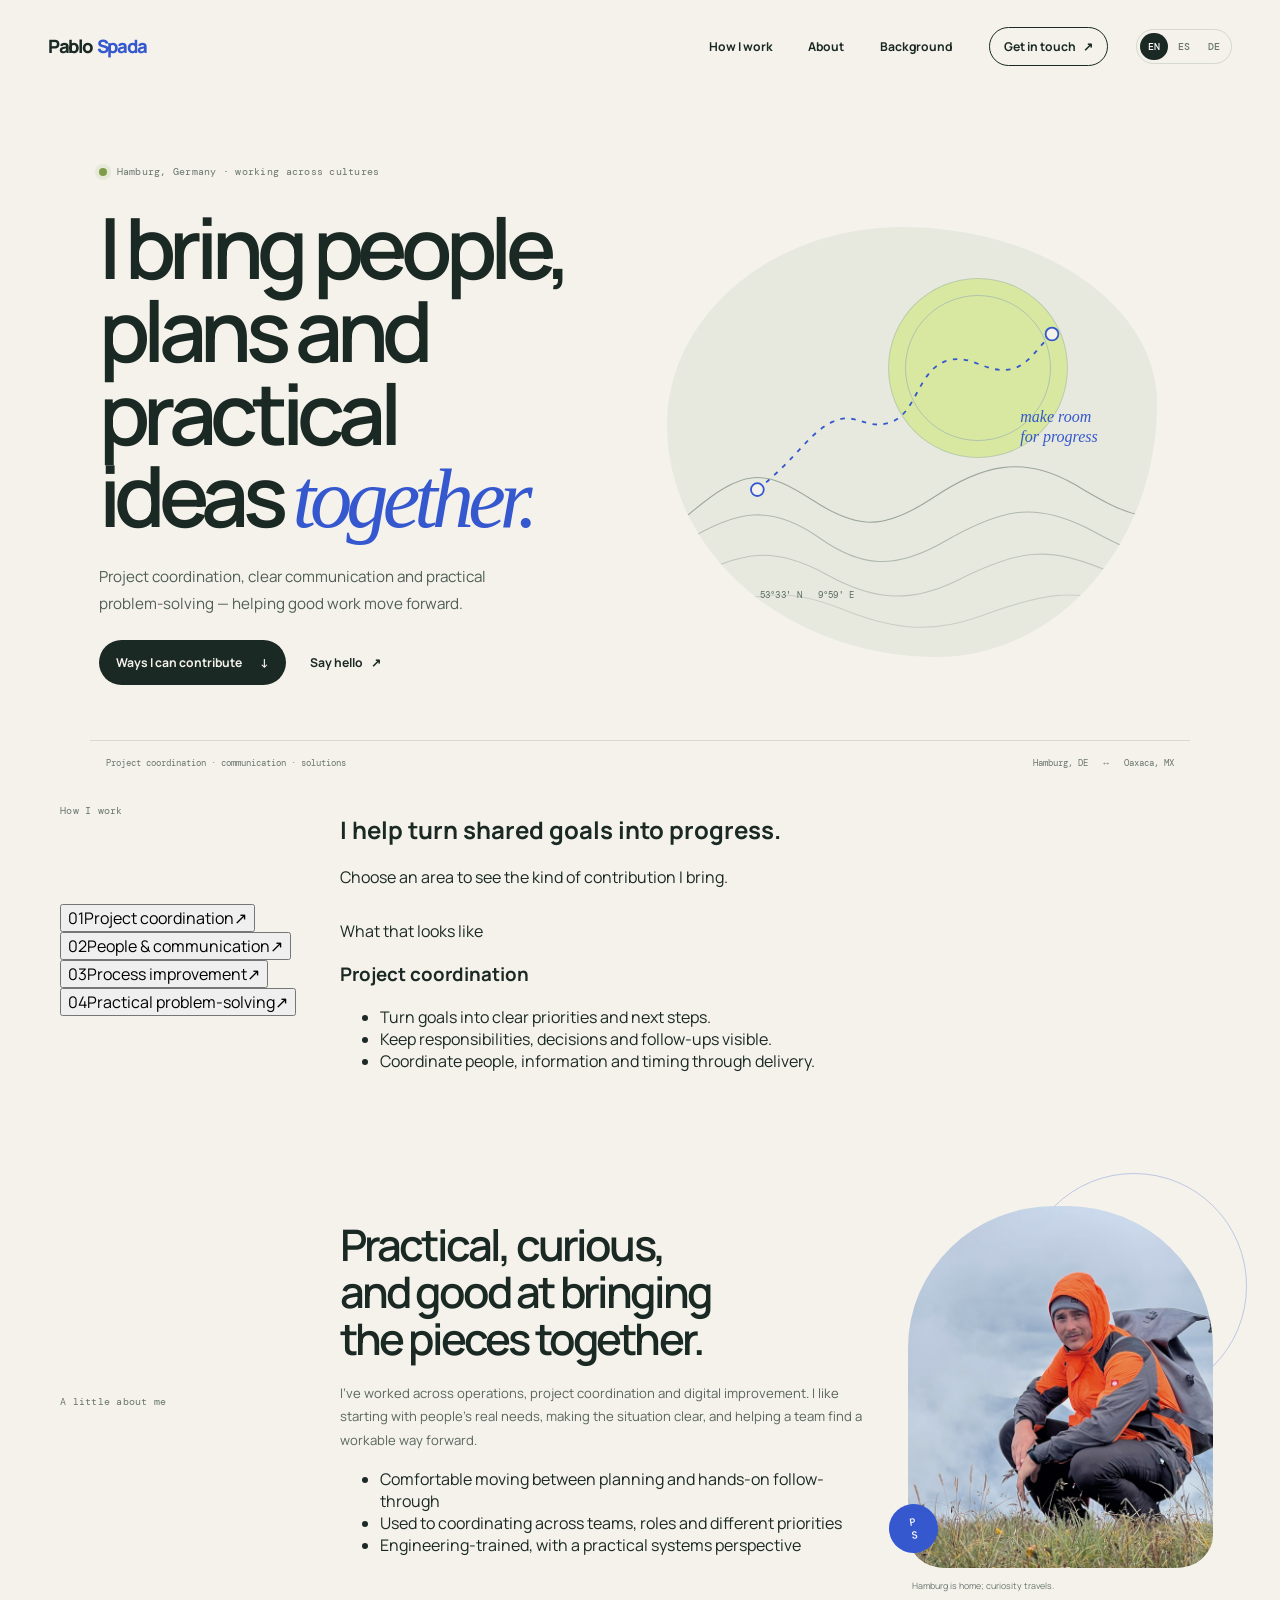
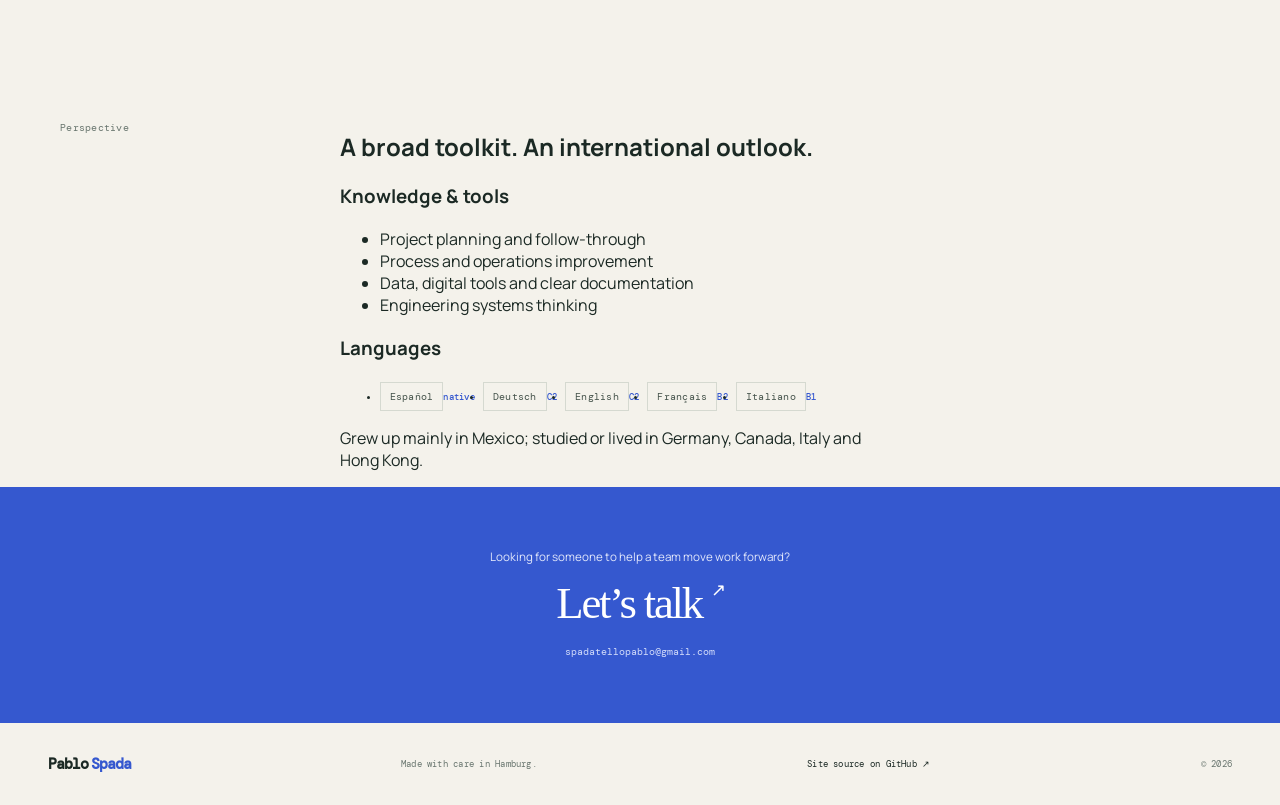
==== commit bc2cf626: "Refresh profile page with interactive multilingual strengths" ====
--- a/index.html
+++ b/index.html
@@ -4,9 +4,9 @@
     <meta charset="utf-8" />
     <meta name="viewport" content="width=device-width, initial-scale=1" />
     <meta name="theme-color" content="#f4f2eb" />
-    <meta name="description" content="Pablo Spada — engineering, practical operations and useful technology." />
-    <meta property="og:title" content="Pablo Spada — engineering, operations & useful technology" />
-    <meta property="og:description" content="A personal profile about operations, engineering, energy and life between Mexico and Germany." />
+    <meta name="description" content="Pablo Spada — project coordination, practical problem-solving and communication across teams and cultures." />
+    <meta property="og:title" content="Pablo Spada — people, projects & progress" />
+    <meta property="og:description" content="A general professional profile focused on project coordination, communication, practical solutions and making things happen." />
     <meta property="og:type" content="website" />
     <meta property="og:url" content="https://pablospada.com/" />
     <meta property="og:image" content="https://pablospada.com/assets/pablo-profile.jpg" />
@@ -16,17 +16,17 @@
     <link rel="preconnect" href="https://fonts.gstatic.com" crossorigin />
     <link href="https://fonts.googleapis.com/css2?family=DM+Mono:wght@400;500&family=Manrope:wght@400;500;600;700;800&display=swap" rel="stylesheet" />
     <link rel="stylesheet" href="styles.css" />
-    <title>Pablo Spada — engineering, operations & useful technology</title>
+    <title>Pablo Spada — people, projects & progress</title>
   </head>
   <body>
     <a class="skip-link" href="#main" data-i18n="skip">Skip to content</a>
     <header class="site-header">
       <a class="wordmark" href="#top" aria-label="Pablo Spada — home">Pablo<span>Spada</span></a>
       <nav aria-label="Main navigation" data-i18n-aria="navLabel">
+        <a href="#strengths" data-i18n="navStrengths">How I work</a>
         <a href="#about" data-i18n="navAbout">About</a>
-        <a href="#work" data-i18n="navWork">Work</a>
-        <a href="#life" data-i18n="navLife">A little more</a>
-        <a class="contact-link" href="mailto:spadatellopablo@gmail.com"><span data-i18n="navContact">Contact</span><span aria-hidden="true">↗</span></a>
+        <a href="#background" data-i18n="navBackground">Background</a>
+        <a class="contact-link" href="mailto:spadatellopablo@gmail.com"><span data-i18n="navContact">Get in touch</span><span aria-hidden="true">↗</span></a>
       </nav>
       <div class="language-switch" role="group" aria-label="Choose language" data-i18n-aria="languageLabel">
         <button type="button" data-lang="en" lang="en" aria-pressed="true">EN</button>
@@ -38,11 +38,11 @@
     <main id="main">
       <section class="hero" id="top" aria-labelledby="hero-title">
         <div class="hero-copy">
-          <p class="eyebrow"><span class="status-dot"></span><span data-i18n="eyebrow">Hamburg, Germany · roots in Mexico</span></p>
-          <h1 id="hero-title" data-i18n="heroTitle">I make complicated work feel <em>clearer.</em></h1>
-          <p class="intro" data-i18n="heroIntro">I’m Pablo — engineer by training, builder by habit. I work where operations, useful technology and energy meet.</p>
+          <p class="eyebrow"><span class="status-dot"></span><span data-i18n="eyebrow">Hamburg, Germany · working across cultures</span></p>
+          <h1 id="hero-title" data-i18n="heroTitle">I bring people, plans and practical ideas <em>together.</em></h1>
+          <p class="intro" data-i18n="heroIntro">Project coordination, clear communication and practical problem-solving — helping good work move forward.</p>
           <div class="hero-actions">
-            <a class="button button-dark" href="#work"><span data-i18n="heroWork">A few things I’ve worked on</span><span aria-hidden="true">↓</span></a>
+            <a class="button button-dark" href="#strengths"><span data-i18n="heroExplore">Ways I can contribute</span><span aria-hidden="true">↓</span></a>
             <a class="text-link" href="mailto:spadatellopablo@gmail.com"><span data-i18n="heroContact">Say hello</span><span aria-hidden="true">↗</span></a>
           </div>
         </div>
@@ -57,69 +57,96 @@
             <circle class="route-point" cx="91" cy="287" r="7" />
             <circle class="route-point" cx="413" cy="117" r="7" />
           </svg>
-          <span class="art-note" data-i18n="artNote">good ideas travel<br />when systems work</span>
+          <span class="art-note" data-i18n="artNote">make room<br />for progress</span>
           <span class="art-coordinates">53°33′ N &nbsp; 9°59′ E</span>
         </div>
-        <div class="hero-foot"><span data-i18n="heroFoot">Engineering · operations · digital tools</span><span>Hamburg, DE &nbsp; ↔ &nbsp; Oaxaca, MX</span></div>
+        <div class="hero-foot"><span data-i18n="heroFoot">Project coordination · communication · solutions</span><span>Hamburg, DE &nbsp; ↔ &nbsp; Oaxaca, MX</span></div>
+      </section>
+
+      <section class="strengths-section" id="strengths" aria-labelledby="strengths-title">
+        <div class="section-shell strengths-heading">
+          <div class="section-index" data-i18n="strengthsIndex">How I work</div>
+          <div><h2 id="strengths-title" data-i18n="strengthsTitle">I help turn shared goals into progress.</h2><p data-i18n="strengthsIntro">Choose an area to see the kind of contribution I bring.</p></div>
+        </div>
+        <div class="strengths-panel section-shell">
+          <div class="strength-tabs" role="tablist" aria-label="Professional strengths" data-i18n-aria="tabsLabel">
+            <button id="skill-tab-0" class="strength-tab" type="button" role="tab" aria-selected="true" aria-controls="skill-panel" tabindex="0" data-skill="0"><span>01</span><span data-i18n="tabProject">Project coordination</span><span aria-hidden="true">↗</span></button>
+            <button id="skill-tab-1" class="strength-tab" type="button" role="tab" aria-selected="false" aria-controls="skill-panel" tabindex="-1" data-skill="1"><span>02</span><span data-i18n="tabPeople">People &amp; communication</span><span aria-hidden="true">↗</span></button>
+            <button id="skill-tab-2" class="strength-tab" type="button" role="tab" aria-selected="false" aria-controls="skill-panel" tabindex="-1" data-skill="2"><span>03</span><span data-i18n="tabProcess">Process improvement</span><span aria-hidden="true">↗</span></button>
+            <button id="skill-tab-3" class="strength-tab" type="button" role="tab" aria-selected="false" aria-controls="skill-panel" tabindex="-1" data-skill="3"><span>04</span><span data-i18n="tabAction">Practical problem-solving</span><span aria-hidden="true">↗</span></button>
+          </div>
+          <div id="skill-panel" class="skill-panel" role="tabpanel" aria-labelledby="skill-tab-0" tabindex="0">
+            <p class="panel-label" data-i18n="panelLabel">What that looks like</p>
+            <h3 id="skill-title">Project coordination</h3>
+            <ul id="skill-bullets" class="skill-bullets"></ul>
+          </div>
+        </div>
       </section>
 
       <section class="about section-shell" id="about" aria-labelledby="about-title">
         <div class="section-index" data-i18n="aboutIndex">A little about me</div>
         <div class="about-copy">
-          <h2 id="about-title" data-i18n="aboutTitle">I like understanding how things work, then making them work better.</h2>
-          <p data-i18n="aboutText">At a family furniture workshop in Oaxaca, I worked across production, purchasing and logistics. Helping the team make its information and everyday processes easier to manage led me to build internal digital tools, including an operations system used across the business.</p>
-          <p data-i18n="aboutExtra">I studied mechanical engineering with an energy focus. These days I’m based in Hamburg, still drawn to practical problems at the intersection of people, systems and technology.</p>
-          <p class="study-note" data-i18n="studyNote">B.Eng. Mechanical Engineering · further coursework in Industrial Engineering</p>
+          <h2 id="about-title" data-i18n="aboutTitle">Practical, curious, and good at bringing the pieces together.</h2>
+          <p data-i18n="aboutText">I’ve worked across operations, project coordination and digital improvement. I like starting with people’s real needs, making the situation clear, and helping a team find a workable way forward.</p>
+          <ul class="about-points">
+            <li data-i18n="aboutBulletOne">Comfortable moving between planning and hands-on follow-through</li>
+            <li data-i18n="aboutBulletTwo">Used to coordinating across teams, roles and different priorities</li>
+            <li data-i18n="aboutBulletThree">Engineering-trained, with a practical systems perspective</li>
+          </ul>
         </div>
         <figure class="about-photo">
           <span class="photo-orbit" aria-hidden="true"></span>
           <img src="assets/pablo-profile.jpg" alt="Pablo outdoors in the mountains, wearing an orange hiking jacket" data-i18n-alt="portraitAlt" />
-          <figcaption data-i18n="portraitCaption">Somewhere in the mountains · usually curious</figcaption>
+          <figcaption data-i18n="portraitCaption">Hamburg is home; curiosity travels.</figcaption>
           <span class="photo-stamp" aria-hidden="true">P<br />S</span>
         </figure>
       </section>
 
-      <section class="work-section" id="work" aria-labelledby="work-title">
-        <div class="section-shell section-heading">
-          <div class="section-index" data-i18n="workIndex">A few examples</div>
-          <div><h2 id="work-title" data-i18n="workTitle">Different work, one practical instinct.</h2></div>
-        </div>
-        <div class="work-list">
-          <article class="work-item"><span class="work-no">01</span><div><p class="work-kicker" data-i18n="workOneKicker">Operations · Oaxaca, Mexico</p><h3 data-i18n="workOneTitle">Bringing workshop information together</h3><p data-i18n="workOneText">Helped shape an internal system for projects, purchasing, inventory and production, alongside the people using it.</p></div></article>
-          <article class="work-item"><span class="work-no">02</span><div><p class="work-kicker" data-i18n="workTwoKicker">Energy · Mexico</p><h3 data-i18n="workTwoTitle">Planning a rooftop solar project</h3><p data-i18n="workTwoText">Contributed to planning a photovoltaic system for the workshop, bringing together energy-engineering studies and solar training.</p></div></article>
-          <article class="work-item"><span class="work-no">03</span><div><p class="work-kicker" data-i18n="workThreeKicker">Mechanical design · Germany &amp; Liechtenstein</p><h3 data-i18n="workThreeTitle">From a climbing-hold machine to e-mobility</h3><p data-i18n="workThreeText">Designed a demoulding machine for my bachelor’s thesis, then worked on mechanical parts and CAD/PLM documentation during an e-mobility internship.</p></div></article>
-        </div>
-      </section>
-
-      <section class="life-section section-shell" id="life" aria-labelledby="life-title">
-        <div class="section-index" data-i18n="lifeIndex">A little more</div>
-        <div class="life-copy">
-          <h2 id="life-title" data-i18n="lifeTitle">At home in more than one place.</h2>
-          <p data-i18n="lifeText">I grew up mainly in Mexico and later made Germany home; I’ve also lived, studied or spent time in Canada, Italy and Hong Kong. I speak Spanish, German and English, plus French and Italian.</p>
-          <p class="interests"><span data-i18n="interestsLabel">Outside work:</span> <span data-i18n="interests">coffee, photography, climbing, skiing, gravel cycling and botany.</span></p>
-          <div class="language-list" aria-label="Languages"><span>Español <b data-i18n="native">native</b></span><span>Deutsch <b>C2</b></span><span>English <b>C2</b></span><span>Français <b>B2</b></span><span>Italiano <b>B1</b></span></div>
+      <section class="background-section" id="background" aria-labelledby="background-title">
+        <div class="section-shell background-grid">
+          <div class="section-index" data-i18n="backgroundIndex">Perspective</div>
+          <div class="background-copy">
+            <h2 id="background-title" data-i18n="backgroundTitle">A broad toolkit. An international outlook.</h2>
+            <div class="background-columns">
+              <div><h3 data-i18n="knowledgeTitle">Knowledge &amp; tools</h3><ul><li data-i18n="knowledgeOne">Project planning and follow-through</li><li data-i18n="knowledgeTwo">Process and operations improvement</li><li data-i18n="knowledgeThree">Data, digital tools and clear documentation</li><li data-i18n="knowledgeFour">Engineering systems thinking</li></ul></div>
+              <div><h3 data-i18n="languagesTitle">Languages</h3><ul class="language-list"><li><span>Español</span><b data-i18n="native">native</b></li><li><span>Deutsch</span><b>C2</b></li><li><span>English</span><b>C2</b></li><li><span>Français</span><b>B2</b></li><li><span>Italiano</span><b>B1</b></li></ul></div>
+            </div>
+            <p class="international-note" data-i18n="internationalText">Grew up mainly in Mexico; studied or lived in Germany, Canada, Italy and Hong Kong.</p>
+          </div>
         </div>
       </section>
 
       <section class="closing">
-        <p data-i18n="closingText">Have a good project in mind, or just want to say hello?</p>
+        <p data-i18n="closingText">Looking for someone to help a team move work forward?</p>
         <a href="mailto:spadatellopablo@gmail.com"><span data-i18n="closingLink">Let’s talk</span><span aria-hidden="true">↗</span></a>
         <p class="email-address">spadatellopablo@gmail.com</p>
       </section>
     </main>
 
     <footer class="site-footer"><a class="wordmark" href="#top">Pablo<span>Spada</span></a><span data-i18n="footerMade">Made with care in Hamburg.</span><a href="https://github.com/pablo-spa/pablo.spa" target="_blank" rel="noreferrer" data-i18n="sourceLink">Site source on GitHub ↗</a><span class="footer-year">© 2026</span></footer>
+
     <script>
       const copy = {
         en: {
-          metaTitle:"Pablo Spada — engineering, operations & useful technology",metaDescription:"Pablo Spada — engineering, practical operations and useful technology.",navLabel:"Main navigation",languageLabel:"Choose language",skip:"Skip to content",navAbout:"About",navWork:"Work",navLife:"A little more",navContact:"Contact",eyebrow:"Hamburg, Germany · roots in Mexico",heroTitle:"I make complicated work feel <em>clearer.</em>",heroIntro:"I’m Pablo — engineer by training, builder by habit. I work where operations, useful technology and energy meet.",heroWork:"A few things I’ve worked on",heroContact:"Say hello",artLabel:"Abstract lines tracing a route across a landscape",artNote:"good ideas travel<br />when systems work",heroFoot:"Engineering · operations · digital tools",aboutIndex:"A little about me",aboutTitle:"I like understanding how things work, then making them work better.",aboutText:"At a family furniture workshop in Oaxaca, I worked across production, purchasing and logistics. Helping the team make its information and everyday processes easier to manage led me to build internal digital tools, including an operations system used across the business.",aboutExtra:"I studied mechanical engineering with an energy focus. These days I’m based in Hamburg, still drawn to practical problems at the intersection of people, systems and technology.",studyNote:"B.Eng. Mechanical Engineering · further coursework in Industrial Engineering",portraitAlt:"Pablo outdoors in the mountains, wearing an orange hiking jacket",portraitCaption:"Somewhere in the mountains · usually curious",workIndex:"A few examples",workTitle:"Different work, one practical instinct.",workOneKicker:"Operations · Oaxaca, Mexico",workOneTitle:"Bringing workshop information together",workOneText:"Helped shape an internal system for projects, purchasing, inventory and production, alongside the people using it.",workTwoKicker:"Energy · Mexico",workTwoTitle:"Planning a rooftop solar project",workTwoText:"Contributed to planning a photovoltaic system for the workshop, bringing together energy-engineering studies and solar training.",workThreeKicker:"Mechanical design · Germany & Liechtenstein",workThreeTitle:"From a climbing-hold machine to e-mobility",workThreeText:"Designed a demoulding machine for my bachelor’s thesis, then worked on mechanical parts and CAD/PLM documentation during an e-mobility internship.",lifeIndex:"A little more",lifeTitle:"At home in more than one place.",lifeText:"I grew up mainly in Mexico and later made Germany home; I’ve also lived, studied or spent time in Canada, Italy and Hong Kong. I speak Spanish, German and English, plus French and Italian.",interestsLabel:"Outside work:",interests:"coffee, photography, climbing, skiing, gravel cycling and botany.",native:"native",closingText:"Have a good project in mind, or just want to say hello?",closingLink:"Let’s talk",footerMade:"Made with care in Hamburg.",sourceLink:"Site source on GitHub ↗"
+          metaTitle:"Pablo Spada — people, projects & progress",metaDescription:"Pablo Spada — project coordination, practical problem-solving and communication across teams and cultures.",navLabel:"Main navigation",languageLabel:"Choose language",tabsLabel:"Professional strengths",skip:"Skip to content",navStrengths:"How I work",navAbout:"About",navBackground:"Background",navContact:"Get in touch",eyebrow:"Hamburg, Germany · working across cultures",heroTitle:"I bring people, plans and practical ideas <em>together.</em>",heroIntro:"Project coordination, clear communication and practical problem-solving — helping good work move forward.",heroExplore:"Ways I can contribute",heroContact:"Say hello",artLabel:"Abstract lines tracing a route across a landscape",artNote:"make room<br />for progress",heroFoot:"Project coordination · communication · solutions",strengthsIndex:"How I work",strengthsTitle:"I help turn shared goals into progress.",strengthsIntro:"Choose an area to see the kind of contribution I bring.",tabProject:"Project coordination",tabPeople:"People & communication",tabProcess:"Process improvement",tabAction:"Practical problem-solving",panelLabel:"What that looks like",aboutIndex:"A little about me",aboutTitle:"Practical, curious, and good at bringing the pieces together.",aboutText:"I’ve worked across operations, project coordination and digital improvement. I like starting with people’s real needs, making the situation clear, and helping a team find a workable way forward.",aboutBulletOne:"Comfortable moving between planning and hands-on follow-through",aboutBulletTwo:"Used to coordinating across teams, roles and different priorities",aboutBulletThree:"Engineering-trained, with a practical systems perspective",portraitAlt:"Pablo outdoors in the mountains, wearing an orange hiking jacket",portraitCaption:"Hamburg is home; curiosity travels.",backgroundIndex:"Perspective",backgroundTitle:"A broad toolkit. An international outlook.",knowledgeTitle:"Knowledge & tools",knowledgeOne:"Project planning and follow-through",knowledgeTwo:"Process and operations improvement",knowledgeThree:"Data, digital tools and clear documentation",knowledgeFour:"Engineering systems thinking",languagesTitle:"Languages",native:"native",internationalText:"Grew up mainly in Mexico; studied or lived in Germany, Canada, Italy and Hong Kong.",closingText:"Looking for someone to help a team move work forward?",closingLink:"Let’s talk",footerMade:"Made with care in Hamburg.",sourceLink:"Site source on GitHub ↗",skills:[{title:"Project coordination",bullets:["Turn goals into clear priorities and next steps.","Keep responsibilities, decisions and follow-ups visible.","Coordinate people, information and timing through delivery."]},{title:"People & communication",bullets:["Build understanding across teams and different working styles.","Align expectations and make open questions explicit.","Communicate comfortably across languages and cultures."]},{title:"Process improvement",bullets:["Understand how work happens before proposing a change.","Notice friction in handovers, information and routine tasks.","Make improvements practical for the people using them."]},{title:"Practical problem-solving",bullets:["Bring structure to unclear or changing situations.","Find a workable path from idea to action.","Stay hands-on, learn quickly and close the loop."]}]
         },
         es: {
-          metaTitle:"Pablo Spada — ingeniería, operaciones y tecnología útil",metaDescription:"Pablo Spada — ingeniería, operaciones prácticas y tecnología útil.",navLabel:"Navegación principal",languageLabel:"Elige idioma",skip:"Saltar al contenido",navAbout:"Sobre mí",navWork:"Proyectos",navLife:"Un poco más",navContact:"Contacto",eyebrow:"Hamburgo, Alemania · raíces en México",heroTitle:"Hago que el trabajo complejo se vuelva <em>más claro.</em>",heroIntro:"Soy Pablo: estudié ingeniería y tengo el hábito de construir cosas. Trabajo en el cruce entre operaciones, tecnología útil y energía.",heroWork:"Algunas cosas que he hecho",heroContact:"Salúdame",artLabel:"Líneas abstractas que trazan una ruta por un paisaje",artNote:"las buenas ideas avanzan<br />cuando los sistemas funcionan",heroFoot:"Ingeniería · operaciones · herramientas digitales",aboutIndex:"Un poco sobre mí",aboutTitle:"Me gusta entender cómo funcionan las cosas y después mejorarlas.",aboutText:"En un taller familiar de muebles en Oaxaca trabajé en producción, compras y logística. Al ayudar al equipo a ordenar la información y los procesos cotidianos, empecé a crear herramientas digitales internas, incluido un sistema de operaciones que se usa en distintas áreas.",aboutExtra:"Estudié ingeniería mecánica con enfoque en energía. Ahora vivo en Hamburgo y sigo buscando problemas prácticos en el cruce entre las personas, los sistemas y la tecnología.",studyNote:"B.Eng. en Ingeniería Mecánica · estudios adicionales en Ingeniería Industrial",portraitAlt:"Pablo al aire libre en la montaña, con una chamarra naranja de senderismo",portraitCaption:"En algún lugar de la montaña · siempre con curiosidad",workIndex:"Algunos ejemplos",workTitle:"Trabajos distintos, el mismo instinto práctico.",workOneKicker:"Operaciones · Oaxaca, México",workOneTitle:"Conectar la información del taller",workOneText:"Ayudé a desarrollar, junto con quienes lo utilizan, un sistema interno para proyectos, compras, inventario y producción.",workTwoKicker:"Energía · México",workTwoTitle:"Planear un proyecto solar en una azotea",workTwoText:"Contribuí a planear un sistema fotovoltaico para el taller, combinando mis estudios de ingeniería energética y formación solar.",workThreeKicker:"Diseño mecánico · Alemania y Liechtenstein",workThreeTitle:"De una máquina para presas de escalada a la movilidad eléctrica",workThreeText:"Diseñé una máquina desmoldeadora para mi tesis de licenciatura y después trabajé en piezas mecánicas y documentación CAD/PLM durante unas prácticas en movilidad eléctrica.",lifeIndex:"Un poco más",lifeTitle:"Me siento en casa en más de un lugar.",lifeText:"Crecí principalmente en México y después hice de Alemania mi hogar; también viví, estudié o pasé tiempo en Canadá, Italia y Hong Kong. Hablo español, alemán e inglés, además de francés e italiano.",interestsLabel:"Fuera del trabajo:",interests:"café, fotografía, escalada, esquí, ciclismo gravel y botánica.",native:"nativo",closingText:"¿Tienes un buen proyecto en mente o solo quieres saludar?",closingLink:"Platiquemos",footerMade:"Hecho con cuidado en Hamburgo.",sourceLink:"Código del sitio en GitHub ↗"
+          metaTitle:"Pablo Spada — personas, proyectos y avances",metaDescription:"Pablo Spada — coordinación de proyectos, soluciones prácticas y comunicación intercultural.",navLabel:"Navegación principal",languageLabel:"Elige idioma",tabsLabel:"Fortalezas profesionales",skip:"Saltar al contenido",navStrengths:"Cómo trabajo",navAbout:"Sobre mí",navBackground:"Trayectoria",navContact:"Escríbeme",eyebrow:"Hamburgo, Alemania · trabajo entre culturas",heroTitle:"Conecto a las personas, los planes y las ideas <em>prácticas.</em>",heroIntro:"Coordinación de proyectos, comunicación clara y soluciones prácticas para que el trabajo avance.",heroExplore:"Lo que puedo aportar",heroContact:"Salúdame",artLabel:"Líneas abstractas que trazan una ruta por un paisaje",artNote:"abrir espacio<br />para avanzar",heroFoot:"Coordinación · comunicación · soluciones",strengthsIndex:"Cómo trabajo",strengthsTitle:"Ayudo a convertir objetivos compartidos en avances concretos.",strengthsIntro:"Elige un área para ver cómo puedo contribuir.",tabProject:"Coordinación de proyectos",tabPeople:"Personas y comunicación",tabProcess:"Mejora de procesos",tabAction:"Resolución práctica de problemas",panelLabel:"Así se ve en la práctica",aboutIndex:"Un poco sobre mí",aboutTitle:"Práctico, curioso y bueno para conectar las piezas.",aboutText:"He trabajado entre operaciones, coordinación de proyectos y mejora digital. Me gusta empezar por las necesidades reales de las personas, aclarar la situación y ayudar al equipo a encontrar una forma viable de avanzar.",aboutBulletOne:"Me muevo entre la planificación y el seguimiento práctico",aboutBulletTwo:"Coordino equipos, funciones y prioridades distintas",aboutBulletThree:"Formación en ingeniería y una perspectiva práctica de sistemas",portraitAlt:"Pablo al aire libre en la montaña, con una chamarra naranja de senderismo",portraitCaption:"Hamburgo es mi hogar; la curiosidad viaja conmigo.",backgroundIndex:"Perspectiva",backgroundTitle:"Herramientas diversas. Una mirada internacional.",knowledgeTitle:"Conocimientos y herramientas",knowledgeOne:"Planificación y seguimiento de proyectos",knowledgeTwo:"Mejora de procesos y operaciones",knowledgeThree:"Datos, herramientas digitales y documentación clara",knowledgeFour:"Pensamiento sistémico de ingeniería",languagesTitle:"Idiomas",native:"nativo",internationalText:"Crecí principalmente en México; viví o estudié en Alemania, Canadá, Italia y Hong Kong.",closingText:"¿Buscas a alguien que ayude a tu equipo a avanzar?",closingLink:"Platiquemos",footerMade:"Hecho con cuidado en Hamburgo.",sourceLink:"Código del sitio en GitHub ↗",skills:[{title:"Coordinación de proyectos",bullets:["Convierto objetivos en prioridades y próximos pasos claros.","Mantengo visibles las responsabilidades, decisiones y seguimientos.","Coordino personas, información y tiempos hasta la entrega."]},{title:"Personas y comunicación",bullets:["Genero entendimiento entre equipos y distintas formas de trabajar.","Alineo expectativas y hago explícitas las preguntas pendientes.","Me comunico con naturalidad entre idiomas y culturas."]},{title:"Mejora de procesos",bullets:["Entiendo cómo se trabaja antes de proponer cambios.","Detecto fricciones en los traspasos, la información y las tareas cotidianas.","Busco mejoras prácticas para las personas que las usarán."]},{title:"Resolución práctica de problemas",bullets:["Doy estructura a situaciones poco claras o cambiantes.","Busco un camino viable para pasar de la idea a la acción.","Me involucro, aprendo rápido y cierro el ciclo."]}]
         },
         de: {
-          metaTitle:"Pablo Spada — Ingenieurwesen, Abläufe und nützliche Technologie",metaDescription:"Pablo Spada — Ingenieurwesen, praktische Abläufe und nützliche Technologie.",navLabel:"Hauptnavigation",languageLabel:"Sprache wählen",skip:"Zum Inhalt springen",navAbout:"Über mich",navWork:"Arbeiten",navLife:"Noch etwas mehr",navContact:"Kontakt",eyebrow:"Hamburg, Deutschland · Wurzeln in Mexiko",heroTitle:"Ich mache komplexe Arbeit <em>übersichtlicher.</em>",heroIntro:"Ich bin Pablo: ausgebildet im Ingenieurwesen und gern am Bauen. Meine Arbeit verbindet Abläufe, nützliche Technologie und Energie.",heroWork:"Ein paar Beispiele meiner Arbeit",heroContact:"Sag Hallo",artLabel:"Abstrakte Linien zeichnen einen Weg durch eine Landschaft",artNote:"gute Ideen kommen weiter,<br />wenn Systeme funktionieren",heroFoot:"Ingenieurwesen · Abläufe · digitale Werkzeuge",aboutIndex:"Ein wenig über mich",aboutTitle:"Ich möchte verstehen, wie Dinge funktionieren – und sie dann verbessern.",aboutText:"In einer familiengeführten Möbelwerkstatt in Oaxaca arbeitete ich in Produktion, Einkauf und Logistik. Als ich dem Team half, Informationen und alltägliche Abläufe besser zu organisieren, begann ich interne digitale Werkzeuge zu entwickeln – darunter ein betriebliches System, das in mehreren Bereichen genutzt wird.",aboutExtra:"Ich habe Maschinenbau mit Schwerpunkt Energietechnik studiert. Heute lebe ich in Hamburg und beschäftige mich gern mit praktischen Fragen an der Schnittstelle von Menschen, Systemen und Technologie.",studyNote:"B.Eng. Maschinenbau · weitere Lehrveranstaltungen im Wirtschaftsingenieurwesen",portraitAlt:"Pablo draußen in den Bergen, mit einer orangefarbenen Wanderjacke",portraitCaption:"Irgendwo in den Bergen · meistens neugierig",workIndex:"Ein paar Beispiele",workTitle:"Unterschiedliche Arbeit, derselbe praktische Ansatz.",workOneKicker:"Abläufe · Oaxaca, Mexiko",workOneTitle:"Informationen in der Werkstatt zusammenführen",workOneText:"Gemeinsam mit den späteren Nutzern entwickelte ich ein internes System für Projekte, Einkauf, Lager und Produktion.",workTwoKicker:"Energie · Mexiko",workTwoTitle:"Ein Solarprojekt auf dem Werkstattdach planen",workTwoText:"Ich wirkte an der Planung einer Photovoltaikanlage für die Werkstatt mit und brachte mein Energietechnikstudium und meine Solarqualifikation ein.",workThreeKicker:"Konstruktion · Deutschland und Liechtenstein",workThreeTitle:"Von einer Entformungsanlage zur E-Mobilität",workThreeText:"Für meine Bachelorarbeit konstruierte ich eine Entformungsanlage für Klettergriffe. Später arbeitete ich während eines Praktikums in der E-Mobilität an mechanischen Bauteilen und CAD/PLM-Dokumentation.",lifeIndex:"Noch etwas mehr",lifeTitle:"An mehr als einem Ort zu Hause.",lifeText:"Ich bin überwiegend in Mexiko aufgewachsen und habe später Deutschland zu meiner Heimat gemacht. Außerdem habe ich in Kanada, Italien und Hongkong gelebt, studiert oder Zeit verbracht. Ich spreche Spanisch, Deutsch und Englisch sowie Französisch und Italienisch.",interestsLabel:"Neben der Arbeit:",interests:"Kaffee, Fotografie, Klettern, Skifahren, Gravelbike und Botanik.",native:"Muttersprache",closingText:"Ein gutes Projekt im Kopf oder einfach Lust auf einen Gruß?",closingLink:"Lass uns sprechen",footerMade:"Mit Sorgfalt in Hamburg gemacht.",sourceLink:"Quellcode auf GitHub ↗"
+          metaTitle:"Pablo Spada — Menschen, Projekte und Fortschritt",metaDescription:"Pablo Spada — Projektkoordination, praktische Problemlösung und Kommunikation über Teams und Kulturen hinweg.",navLabel:"Hauptnavigation",languageLabel:"Sprache wählen",tabsLabel:"Berufliche Stärken",skip:"Zum Inhalt springen",navStrengths:"Meine Arbeitsweise",navAbout:"Über mich",navBackground:"Hintergrund",navContact:"Kontakt",eyebrow:"Hamburg, Deutschland · kulturübergreifende Zusammenarbeit",heroTitle:"Ich bringe Menschen, Pläne und praktische Ideen <em>zusammen.</em>",heroIntro:"Projektkoordination, klare Kommunikation und praktische Problemlösung — damit gute Arbeit vorankommt.",heroExplore:"Mein möglicher Beitrag",heroContact:"Sag Hallo",artLabel:"Abstrakte Linien zeichnen einen Weg durch eine Landschaft",artNote:"Raum schaffen,<br />um voranzukommen",heroFoot:"Koordination · Kommunikation · Lösungen",strengthsIndex:"Meine Arbeitsweise",strengthsTitle:"Ich mache aus gemeinsamen Zielen konkrete Fortschritte.",strengthsIntro:"Wähle einen Bereich aus und erfahre, was ich einbringe.",tabProject:"Projektkoordination",tabPeople:"Menschen & Kommunikation",tabProcess:"Prozessverbesserung",tabAction:"Praktische Problemlösung",panelLabel:"So sieht das konkret aus",aboutIndex:"Ein wenig über mich",aboutTitle:"Praktisch, neugierig und gut darin, Dinge zusammenzubringen.",aboutText:"Ich habe an der Schnittstelle von Abläufen, Projektkoordination und digitaler Verbesserung gearbeitet. Ich beginne gern mit den tatsächlichen Bedürfnissen, bringe Klarheit in die Situation und helfe Teams, einen gangbaren Weg nach vorn zu finden.",aboutBulletOne:"Wechsel zwischen Planung und praktischer Umsetzung",aboutBulletTwo:"Koordination verschiedener Teams, Rollen und Prioritäten",aboutBulletThree:"Ingenieurwissenschaftlicher Hintergrund und praktischer Systemblick",portraitAlt:"Pablo draußen in den Bergen, mit einer orangefarbenen Wanderjacke",portraitCaption:"Hamburg ist mein Zuhause; Neugier ist überall dabei.",backgroundIndex:"Perspektive",backgroundTitle:"Ein breites Repertoire. Ein internationaler Blick.",knowledgeTitle:"Kenntnisse & Werkzeuge",knowledgeOne:"Projektplanung und konsequente Umsetzung",knowledgeTwo:"Prozess- und Betriebsverbesserung",knowledgeThree:"Daten, digitale Werkzeuge und klare Dokumentation",knowledgeFour:"Systemisches Denken aus dem Ingenieurwesen",languagesTitle:"Sprachen",native:"Muttersprache",internationalText:"Überwiegend in Mexiko aufgewachsen; in Deutschland, Kanada, Italien und Hongkong gelebt oder studiert.",closingText:"Suchst du jemanden, der ein Team dabei unterstützt, Arbeit voranzubringen?",closingLink:"Lass uns sprechen",footerMade:"Mit Sorgfalt in Hamburg gemacht.",sourceLink:"Quellcode auf GitHub ↗",skills:[{title:"Projektkoordination",bullets:["Ziele in klare Prioritäten und nächste Schritte übersetzen.","Zuständigkeiten, Entscheidungen und offene Punkte sichtbar halten.","Menschen, Informationen und Zeitplan bis zur Umsetzung koordinieren."]},{title:"Menschen & Kommunikation",bullets:["Verständigung zwischen Teams und Arbeitsweisen schaffen.","Erwartungen abstimmen und offene Fragen ansprechen.","Sicher über Sprach- und Kulturgrenzen hinweg kommunizieren."]},{title:"Prozessverbesserung",bullets:["Abläufe verstehen, bevor ich Änderungen vorschlage.","Reibung in Übergaben, Informationsfluss und Routine erkennen.","Praktische Verbesserungen für die Menschen entwickeln, die damit arbeiten."]},{title:"Praktische Problemlösung",bullets:["Unklaren oder wechselnden Situationen Struktur geben.","Einen gangbaren Weg von der Idee zur Umsetzung finden.","Mit anpacken, schnell lernen und Themen abschließen."]}]
         }
+      };
+      let activeSkill = 0;
+      const skillTabs = Array.from(document.querySelectorAll('[data-skill]'));
+      const setSkill = (index) => {
+        activeSkill = index;
+        const item = copy[document.documentElement.lang].skills[index];
+        document.getElementById('skill-title').textContent = item.title;
+        document.getElementById('skill-panel').setAttribute('aria-labelledby', `skill-tab-${index}`);
+        const list = document.getElementById('skill-bullets');
+        list.replaceChildren(...item.bullets.map((text) => { const li = document.createElement('li'); li.textContent = text; return li; }));
+        skillTabs.forEach((button, i) => { button.setAttribute('aria-selected', String(i === index)); button.tabIndex = i === index ? 0 : -1; });
       };
       const setLanguage = (language) => {
         const messages = copy[language] || copy.en;
@@ -141,8 +168,21 @@
         document.querySelector('meta[property="og:description"]').content = messages.metaDescription;
         document.querySelector('meta[property="og:title"]').content = messages.metaTitle;
         document.title = messages.metaTitle;
+        setSkill(activeSkill);
         try { localStorage.setItem('pablo-site-language', language); } catch {}
       };
+      skillTabs.forEach((button) => {
+        button.addEventListener('click', () => setSkill(Number(button.dataset.skill)));
+        button.addEventListener('keydown', (event) => {
+          let next = activeSkill;
+          if (event.key === 'ArrowRight') next = (activeSkill + 1) % skillTabs.length;
+          else if (event.key === 'ArrowLeft') next = (activeSkill + skillTabs.length - 1) % skillTabs.length;
+          else if (event.key === 'Home') next = 0;
+          else if (event.key === 'End') next = skillTabs.length - 1;
+          else return;
+          event.preventDefault(); skillTabs[next].focus(); setSkill(next);
+        });
+      });
       document.querySelectorAll('[data-lang]').forEach((button) => button.addEventListener('click', () => setLanguage(button.dataset.lang)));
       let initialLanguage = 'en';
       try { const saved = localStorage.getItem('pablo-site-language'); if (saved && copy[saved]) initialLanguage = saved; } catch {}
--- a/styles.css
+++ b/styles.css
@@ -126,7 +126,7 @@
   .intro { font-size: .84rem; margin: 19px 0 17px; }
   .hero-art { align-self: flex-end; width: 83%; height: 285px; margin: 17px 0 18px 8%; }
   .sun { width: 112px; }
-  .hero-foot { gap: 10px; font-size: .5rem; }
+  .hero-foot { display: grid; gap: 6px; font-size: .5rem; }
   .section-shell, .work-list { width: calc(100% - 44px); }
   .section-shell { display: block; }
   .section-index { padding-top: 0; }
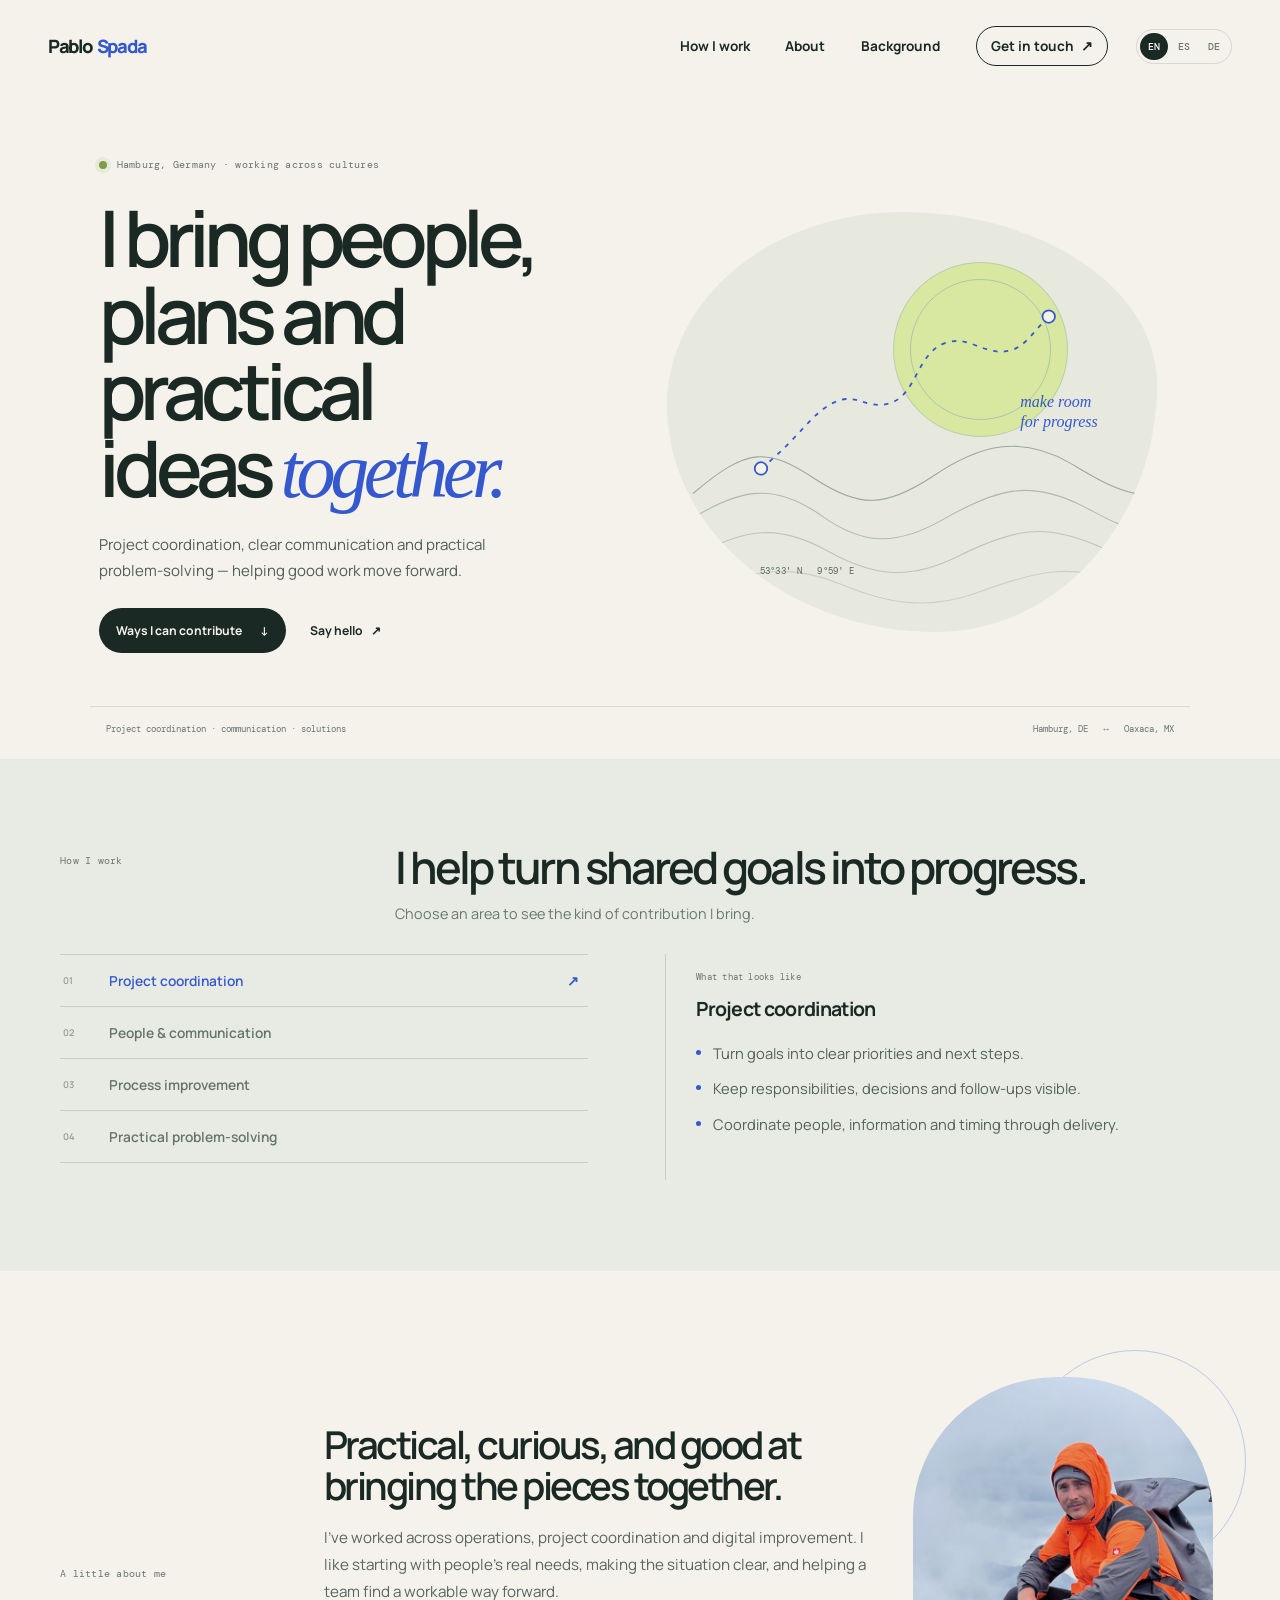
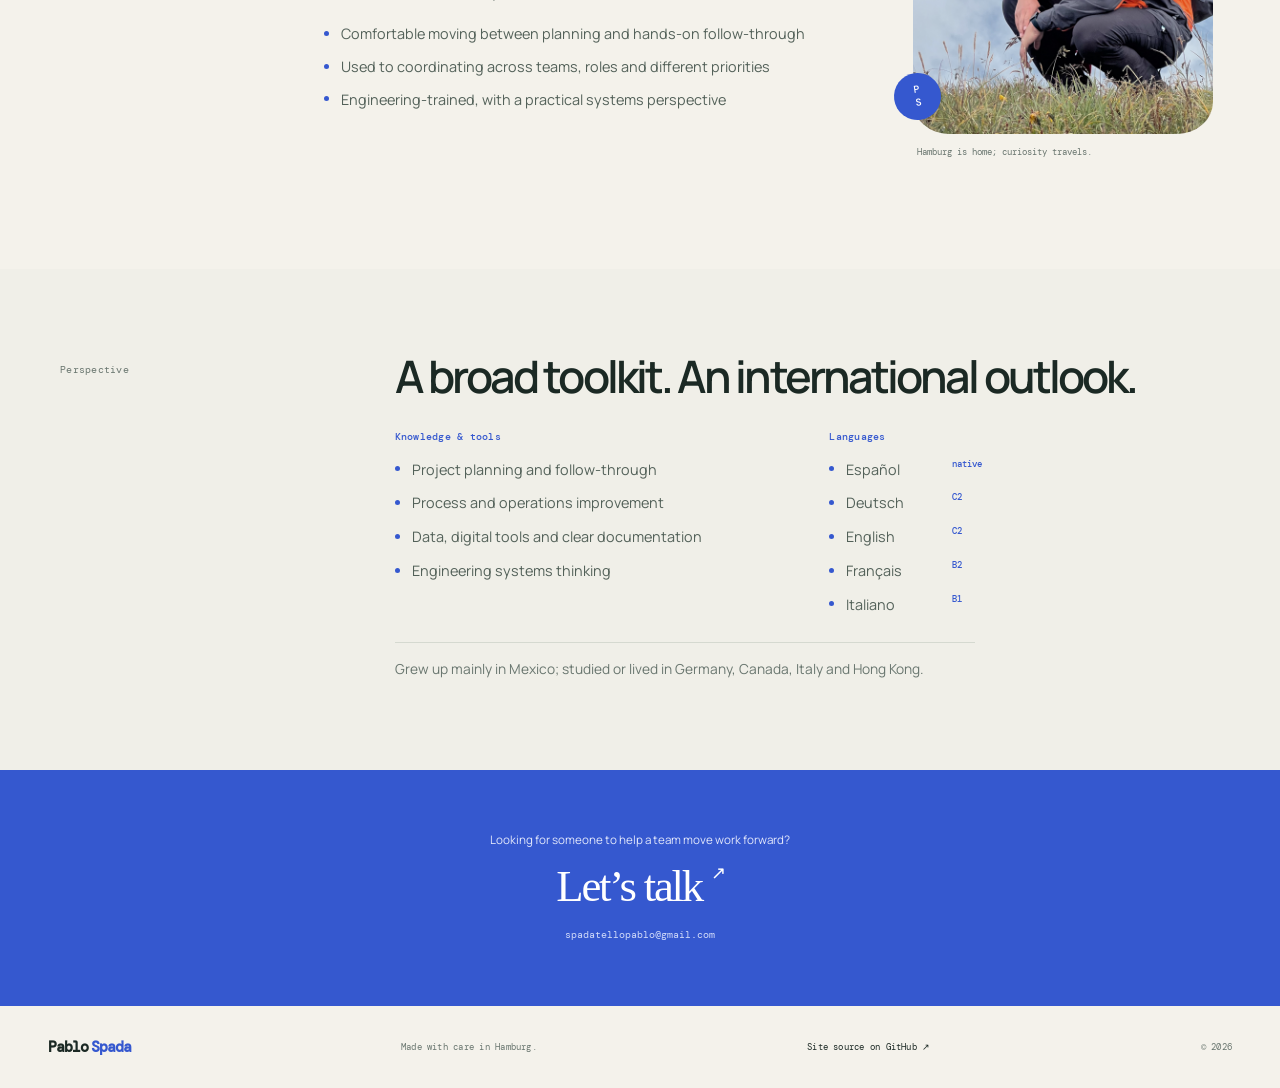
==== commit 3154be43: "Refresh cached profile stylesheet" ====
--- a/index.html
+++ b/index.html
@@ -15,7 +15,7 @@
     <link rel="preconnect" href="https://fonts.googleapis.com" />
     <link rel="preconnect" href="https://fonts.gstatic.com" crossorigin />
     <link href="https://fonts.googleapis.com/css2?family=DM+Mono:wght@400;500&family=Manrope:wght@400;500;600;700;800&display=swap" rel="stylesheet" />
-    <link rel="stylesheet" href="styles.css" />
+    <link rel="stylesheet" href="styles.css?v=e735794" />
     <title>Pablo Spada — people, projects & progress</title>
   </head>
   <body>
--- a/styles.css
+++ b/styles.css
@@ -24,7 +24,7 @@
 .site-header { min-height: 92px; gap: 28px; }
 .wordmark { flex: 0 0 auto; font-size: 1.15rem; font-weight: 800; letter-spacing: -.07em; }
 .wordmark span { margin-left: .22em; color: var(--accent); }
-nav { display: flex; align-items: center; gap: clamp(18px, 2.8vw, 38px); margin-left: auto; font-size: .76rem; font-weight: 700; }
+nav { display: flex; align-items: center; gap: clamp(18px, 2.8vw, 38px); margin-left: auto; font-size: .85rem; font-weight: 700; }
 nav a, .text-link, .site-footer a:last-of-type { transition: color .2s ease, background-color .2s ease, transform .2s ease; }
 nav a:hover, .text-link:hover, .site-footer a:last-of-type:hover { color: var(--accent); }
 .contact-link { display: inline-flex; gap: 7px; align-items: center; padding: 10px 14px; border: 1px solid var(--ink); border-radius: 999px; white-space: nowrap; }
@@ -32,23 +32,23 @@
 .language-switch { display: flex; padding: 3px; gap: 2px; border: 1px solid var(--line); border-radius: 999px; }
 .language-switch button { border: 0; color: var(--muted); background: transparent; border-radius: 999px; padding: 7px 8px; font: 500 .62rem var(--mono); cursor: pointer; transition: background-color .18s ease, color .18s ease; }
 .language-switch button[aria-pressed="true"] { color: white; background: var(--ink); }
-.hero { max-width: 1440px; margin: 0 auto; min-height: 620px; padding: 73px 7% 24px; display: grid; grid-template-columns: 1.08fr .92fr; grid-template-rows: 1fr auto; position: relative; overflow: hidden; }
-.hero-copy { align-self: center; padding: 0 0 55px 1.5%; position: relative; z-index: 1; }
-.eyebrow, .section-index, .work-no, .work-kicker, .art-coordinates, .portrait-caption, .study-note, .language-list, .site-footer { font-family: var(--mono); font-size: .65rem; letter-spacing: .025em; }
+.hero { max-width: 1440px; margin: 0 auto; min-height: 610px; padding: 66px 7% 24px; display: grid; grid-template-columns: 1.08fr .92fr; grid-template-rows: 1fr auto; position: relative; overflow: hidden; }
+.hero-copy { align-self: center; padding: 0 0 53px 1.5%; position: relative; z-index: 1; }
+.eyebrow, .section-index, .work-no, .work-kicker, .art-coordinates, .skill-tab > span:first-child, .panel-label, .background-copy h3, .site-footer { font-family: var(--mono); font-size: .64rem; letter-spacing: .025em; }
 .eyebrow { color: var(--muted); display: flex; align-items: center; gap: 10px; margin: 0 0 28px; }
 .status-dot { width: 8px; height: 8px; background: #7f9d48; border-radius: 50%; box-shadow: 0 0 0 4px #7f9d481c; }
-h1 { font-size: clamp(3.5rem, 6.6vw, 6.5rem); line-height: .98; letter-spacing: -.075em; max-width: 730px; margin: 0; font-weight: 600; text-wrap: balance; }
+h1 { font-size: clamp(3.4rem, 6.1vw, 6.2rem); line-height: .98; letter-spacing: -.075em; max-width: 760px; margin: 0; font-weight: 600; text-wrap: balance; }
 h1 em { font-family: var(--serif); color: var(--accent); font-weight: 400; letter-spacing: -.07em; }
-.intro { max-width: 450px; color: #4f5e56; font-size: .95rem; line-height: 1.75; margin: 23px 0 23px; }
+.intro { max-width: 440px; color: #4f5e56; font-size: .94rem; line-height: 1.75; margin: 23px 0 23px; }
 .hero-actions { display: flex; flex-wrap: wrap; align-items: center; gap: 17px 24px; font-size: .76rem; font-weight: 700; }
 .button { border-radius: 999px; padding: 14px 17px; display: inline-flex; gap: 18px; align-items: center; transition: background-color .2s ease, transform .2s ease; }
 .button:active, .contact-link:active { transform: translateY(1px) scale(.98); }
 .button-dark { background: var(--ink); color: var(--paper); }
 .button-dark:hover { background: var(--accent); }
 .text-link { display: inline-flex; gap: 8px; align-items: center; padding: 10px 0; }
-.hero-art { position: relative; align-self: center; justify-self: center; width: min(100%, 490px); height: 430px; margin: 0 -1vw 22px -5vw; background: #e7e9df; border-radius: 48% 52% 45% 55% / 46% 41% 59% 54%; overflow: hidden; }
+.hero-art { position: relative; align-self: center; justify-self: center; width: min(100%, 490px); height: 420px; margin: 0 -1vw 20px -5vw; background: #e7e9df; border-radius: 48% 52% 45% 55% / 46% 41% 59% 54%; overflow: hidden; }
 .hero-art svg { width: 100%; height: 100%; position: absolute; inset: 0; }
-.sun { width: 180px; aspect-ratio: 1; border: 1px solid #3158d830; border-radius: 50%; position: absolute; right: 18%; top: 12%; background: var(--lime); }
+.sun { width: 175px; aspect-ratio: 1; border: 1px solid #3158d830; border-radius: 50%; position: absolute; right: 18%; top: 12%; background: var(--lime); }
 .sun::after { content: ''; position: absolute; inset: 16px; border: 1px solid #3158d840; border-radius: 50%; }
 .contour { stroke: #75847a; stroke-width: 1.2; opacity: .65; }
 .contour-b { opacity: .48; }
@@ -56,37 +56,50 @@
 .contour-d { opacity: .25; }
 .route { stroke: var(--accent); stroke-width: 2; stroke-dasharray: 5 7; }
 .route-point { fill: var(--paper); stroke: var(--accent); stroke-width: 2; }
-.art-note { position: absolute; right: 12%; top: 42%; font: italic 1rem/1.25 var(--serif); color: var(--accent); }
-.art-coordinates { position: absolute; bottom: 13%; left: 19%; color: #59685d; font-size: .56rem; }
-.hero-foot { grid-column: 1 / -1; display: flex; justify-content: space-between; border-top: 1px solid var(--line); padding: 16px 1.5% 0; color: var(--muted); font: .59rem var(--mono); }
-.section-shell { width: min(1160px, calc(100% - 96px)); margin: 0 auto; display: grid; grid-template-columns: .78fr 1.75fr 1fr; gap: 42px; }
+.art-note { position: absolute; right: 12%; top: 43%; font: italic 1rem/1.25 var(--serif); color: var(--accent); }
+.art-coordinates { position: absolute; bottom: 13%; left: 19%; color: #59685d; font-size: .55rem; }
+.hero-foot { grid-column: 1 / -1; display: flex; justify-content: space-between; border-top: 1px solid var(--line); padding: 16px 1.5% 0; color: var(--muted); font: .58rem var(--mono); }
+.section-shell { width: min(1160px, calc(100% - 96px)); margin: 0 auto; display: grid; grid-template-columns: .78fr 2.2fr; gap: 42px; }
 .section-index { color: var(--muted); padding-top: 11px; }
-.about { padding-top: 113px; padding-bottom: 118px; align-items: center; }
-.about-copy h2, .section-heading h2, .life-copy h2 { font-size: clamp(2rem, 3.4vw, 3.05rem); line-height: 1.08; letter-spacing: -.065em; font-weight: 600; margin: 0 0 20px; text-wrap: balance; }
-.about-copy p, .life-copy > p, .work-item > div > p:last-child { color: #58655e; font-size: .82rem; line-height: 1.8; max-width: 630px; }
-.about-copy p + p { margin-top: 13px; }
-.about-copy .study-note { margin-top: 20px; color: var(--accent); font-size: .58rem; line-height: 1.65; }
-.about-photo { position: relative; justify-self: end; width: min(100%, 315px); margin: 0 7px 0 12px; padding: 5px 0 0; }
+.strengths-section { background: var(--wash); padding: 84px 0 91px; }
+.strengths-heading { grid-template-columns: .78fr 2.2fr; margin-bottom: 31px; }
+.strengths-heading h2, .about-copy h2, .background-copy h2 { font-size: clamp(2rem, 3.5vw, 3.1rem); line-height: 1.08; letter-spacing: -.065em; font-weight: 600; margin: 0 0 13px; text-wrap: balance; }
+.strengths-heading p { margin: 0; color: var(--muted); font-size: .9rem; }
+.strengths-panel { grid-template-columns: 1fr 1.05fr; gap: clamp(30px, 6vw, 82px); align-items: stretch; }
+.strength-tabs { display: flex; flex-direction: column; border-top: 1px solid #c9cec4; }
+.strength-tab { display: grid; grid-template-columns: 34px 1fr 18px; gap: 12px; align-items: center; text-align: left; padding: 16px 3px; border: 0; border-bottom: 1px solid #c9cec4; color: #66736c; background: transparent; font-size: .86rem; font-weight: 600; cursor: pointer; transition: color .2s ease, padding .2s ease; }
+.strength-tab > span:first-child { color: #929b94; font-size: .58rem; }
+.strength-tab > span:last-child { color: var(--accent); opacity: 0; transform: translateX(-4px); transition: opacity .2s ease, transform .2s ease; }
+.strength-tab:hover, .strength-tab[aria-selected="true"] { color: var(--ink); }
+.strength-tab:hover > span:last-child, .strength-tab[aria-selected="true"] > span:last-child { opacity: 1; transform: translateX(0); }
+.strength-tab[aria-selected="true"] > span:nth-child(2) { color: var(--accent); }
+.skill-panel { align-self: center; min-height: 226px; padding: 17px 0 17px 30px; border-left: 1px solid #c9cec4; }
+.panel-label { margin: 0 0 12px; color: var(--muted); font-size: .57rem; }
+.skill-panel h3 { margin: 0 0 19px; font-size: 1.22rem; letter-spacing: -.035em; }
+.skill-bullets, .about-points, .background-copy ul { margin: 0; padding: 0; list-style: none; }
+.skill-bullets { display: grid; gap: 11px; }
+.skill-bullets li, .about-points li, .background-copy li { position: relative; padding-left: 17px; color: #536159; font-size: .92rem; line-height: 1.65; }
+.skill-bullets li::before, .about-points li::before, .background-copy li::before { content: ''; position: absolute; left: 0; top: .61em; width: 5px; height: 5px; border-radius: 50%; background: var(--accent); }
+.about { grid-template-columns: .72fr 1.75fr 1fr; gap: 39px; padding-top: 106px; padding-bottom: 111px; align-items: center; }
+.about-copy h2 { font-size: clamp(1.9rem, 3vw, 2.75rem); margin-bottom: 17px; }
+.about-copy > p { max-width: 610px; color: #58655e; font-size: .95rem; line-height: 1.78; }
+.about-points { display: grid; gap: 9px; margin-top: 17px; }
+.about-points li { font-size: .9rem; }
+.about-photo { position: relative; justify-self: end; width: min(100%, 300px); margin: 0 7px 0 10px; }
 .about-photo img { position: relative; z-index: 1; display: block; width: 100%; aspect-ratio: .84; object-fit: cover; object-position: center 42%; filter: saturate(.82); border-radius: 48% 48% 12% 12% / 39% 39% 9% 9%; }
 .photo-orbit { position: absolute; z-index: 0; width: 74%; aspect-ratio: 1; right: -11%; top: -7%; border: 1px solid #3558cf48; border-radius: 50%; }
-.about-photo figcaption { position: relative; z-index: 2; margin: 12px 0 0 4px; color: var(--muted); font-size: .55rem; }
-.photo-stamp { position: absolute; z-index: 2; left: -19px; bottom: 39px; display: grid; place-content: center; width: 49px; aspect-ratio: 1; border-radius: 50%; color: white; background: var(--accent); font: 500 .65rem/1.25 var(--mono); text-align: center; transform: rotate(-8deg); }
-.work-section { background: var(--wash); padding: 80px 0 85px; }
-.section-heading { grid-template-columns: .78fr 3fr; margin-bottom: 31px; }
-.section-heading h2 { max-width: 680px; margin: 0; }
-.work-list { width: min(1160px, calc(100% - 96px)); margin: 0 auto; border-top: 1px solid #c9cec4; }
-.work-item { display: grid; grid-template-columns: 48px 1fr; gap: 18px; align-items: start; padding: 20px 0 22px; border-bottom: 1px solid #c9cec4; }
-.work-no { color: var(--accent); padding-top: 3px; font-size: .61rem; }
-.work-kicker { color: var(--muted); margin: 0 0 7px; font-size: .56rem; }
-.work-item h3 { margin: 0 0 5px; font-size: 1.02rem; letter-spacing: -.03em; font-weight: 700; }
-.work-item > div > p:last-child { margin: 0; font-size: .75rem; line-height: 1.65; }
-.life-section { grid-template-columns: .78fr 3fr; padding-top: 94px; padding-bottom: 99px; }
-.life-copy h2 { margin-bottom: 15px; }
-.life-copy > p { margin: 0; }
-.life-copy .interests { margin-top: 14px; color: var(--ink); font-size: .72rem; }
-.language-list { display: flex; flex-wrap: wrap; gap: 8px; margin-top: 21px; font-size: .61rem; }
-.language-list span { display: inline-flex; align-items: center; gap: 8px; padding: 7px 9px; border: 1px solid var(--line); color: #45534b; }
-.language-list b { color: var(--accent); font: 500 .54rem var(--mono); }
+.about-photo figcaption { position: relative; z-index: 2; margin: 12px 0 0 4px; color: var(--muted); font: .54rem var(--mono); }
+.photo-stamp { position: absolute; z-index: 2; left: -19px; bottom: 38px; display: grid; place-content: center; width: 47px; aspect-ratio: 1; border-radius: 50%; color: white; background: var(--accent); font: 500 .63rem/1.25 var(--mono); text-align: center; transform: rotate(-8deg); }
+.background-section { background: #f0efe8; padding: 83px 0 89px; }
+.background-grid { grid-template-columns: .78fr 2.2fr; }
+.background-copy h2 { margin-bottom: 29px; }
+.background-columns { display: grid; grid-template-columns: 1fr 1fr; gap: 44px; }
+.background-copy h3 { color: var(--accent); font-size: .61rem; font-weight: 500; margin: 0 0 15px; }
+.background-copy ul { display: grid; gap: 10px; }
+.background-copy li { font-size: .9rem; }
+.language-list li { display: grid; grid-template-columns: 94px 1fr; gap: 12px; }
+.language-list b { color: var(--accent); font: 500 .59rem var(--mono); }
+.international-note { margin: 26px 0 0; padding-top: 14px; max-width: 580px; border-top: 1px solid var(--line); color: var(--muted); font-size: .86rem; line-height: 1.7; }
 .closing { text-align: center; background: var(--accent); color: white; padding: 62px 20px 65px; }
 .closing > p:first-child { margin: 0 0 12px; font-size: .73rem; color: #e2e7fb; }
 .closing a { display: inline-flex; align-items: flex-start; gap: 9px; font: 2.8rem var(--serif); letter-spacing: -.05em; transition: transform .2s ease; }
@@ -103,11 +116,10 @@
   .site-header { flex-wrap: wrap; padding: 17px 0 12px; min-height: auto; }
   nav { order: 3; width: 100%; justify-content: center; margin: 0; }
   .language-switch { margin-left: auto; }
-  .hero { min-height: 550px; grid-template-columns: 1.05fr .95fr; padding-top: 45px; }
-  .hero-art { height: 360px; }
-  .sun { width: 145px; }
-  .section-shell, .work-list { width: calc(100% - 64px); }
-  .section-shell { gap: 25px; }
+  .hero { min-height: 540px; grid-template-columns: 1.05fr .95fr; padding-top: 45px; }
+  .hero-art { height: 350px; }
+  .sun { width: 140px; }
+  .section-shell { width: calc(100% - 64px); gap: 26px; }
   .about { grid-template-columns: .65fr 1.55fr .9fr; }
 }
 @media (max-width: 680px) {
@@ -116,41 +128,51 @@
   .site-header { gap: 12px; }
   .wordmark { font-size: 1.03rem; }
   nav { gap: 15px; justify-content: space-between; overflow: auto; padding: 7px 1px; }
-  nav a { font-size: .64rem; white-space: nowrap; }
+  nav a { font-size: .75rem; white-space: nowrap; }
   .contact-link { padding: 8px 10px; }
   .language-switch button { padding: 6px; }
   .hero { display: flex; flex-direction: column; align-items: stretch; padding: 49px 22px 18px; gap: 4px; }
   .hero-copy { padding: 0; }
-  .eyebrow { margin-bottom: 22px; font-size: .55rem; }
-  h1 { font-size: clamp(3.2rem, 14vw, 5rem); }
-  .intro { font-size: .84rem; margin: 19px 0 17px; }
-  .hero-art { align-self: flex-end; width: 83%; height: 285px; margin: 17px 0 18px 8%; }
-  .sun { width: 112px; }
-  .hero-foot { display: grid; gap: 6px; font-size: .5rem; }
-  .section-shell, .work-list { width: calc(100% - 44px); }
-  .section-shell { display: block; }
+  .eyebrow { margin-bottom: 22px; font-size: .62rem; }
+  h1 { font-size: clamp(3.05rem, 13.5vw, 4.8rem); }
+  .intro { font-size: .9rem; margin: 19px 0 17px; }
+  .hero-art { align-self: flex-end; width: 83%; height: 280px; margin: 17px 0 18px 8%; }
+  .sun { width: 108px; }
+  .hero-foot { display: grid; gap: 6px; font-size: .57rem; }
+  .section-shell { display: block; width: calc(100% - 44px); }
   .section-index { padding-top: 0; }
-  .about { padding: 74px 0 79px; }
+  .strengths-section { padding: 65px 0 70px; }
+  .strengths-heading > div:last-child { margin-top: 17px; }
+  .strengths-heading h2, .about-copy h2, .background-copy h2 { font-size: 2.08rem; }
+  .strengths-panel { display: block; }
+  .strength-tabs { display: grid; grid-template-columns: 1fr 1fr; gap: 0 14px; margin-top: 22px; }
+  .strength-tab { grid-template-columns: 22px 1fr 14px; gap: 6px; padding: 13px 1px; font-size: .78rem; line-height: 1.35; }
+  .strength-tab > span:first-child { font-size: .52rem; }
+  .skill-panel { min-height: 0; margin-top: 27px; padding: 4px 0 2px 19px; }
+  .skill-panel h3 { font-size: 1.08rem; margin-bottom: 14px; }
+  .skill-bullets { gap: 9px; }
+  .skill-bullets li { font-size: .88rem; }
+  .about { padding: 76px 0 79px; }
   .about-copy { margin-top: 18px; }
-  .about-copy h2, .section-heading h2, .life-copy h2 { font-size: 2.08rem; }
-  .about-copy p, .life-copy > p { font-size: .78rem; }
-  .about-photo { width: min(67%, 270px); margin: 31px 9% 0 auto; }
-  .work-section { padding: 63px 0 66px; }
-  .section-heading { margin-bottom: 22px; }
-  .section-heading > div:last-child { margin-top: 17px; }
-  .work-item { grid-template-columns: 27px 1fr; gap: 9px; padding: 17px 0 19px; }
-  .work-no { grid-row: span 3; }
-  .work-item h3 { font-size: .94rem; }
-  .work-item > div > p:last-child { font-size: .72rem; }
-  .life-section { padding-top: 70px; padding-bottom: 77px; }
-  .life-copy { margin-top: 18px; }
-  .language-list { gap: 6px; }
-  .language-list span { font-size: .56rem; padding: 6px 7px; }
+  .about-copy > p { font-size: .9rem; }
+  .about-points li { font-size: .86rem; }
+  .about-photo { width: min(67%, 260px); margin: 29px 9% 0 auto; }
+  .background-section { padding: 67px 0 72px; }
+  .background-copy { margin-top: 18px; }
+  .background-copy h2 { margin-bottom: 22px; }
+  .background-columns { gap: 24px; }
+  .background-copy li { font-size: .85rem; }
+  .language-list li { grid-template-columns: 78px 1fr; gap: 7px; }
+  .international-note { margin-top: 21px; font-size: .82rem; }
   .closing { padding: 52px 18px 55px; }
   .closing a { font-size: 2.35rem; }
   .site-footer { min-height: 70px; flex-wrap: wrap; }
   .site-footer > span:not(.footer-year) { display: none; }
 }
+@media (max-width: 380px) {
+  .strength-tabs { grid-template-columns: 1fr; }
+  .background-columns { grid-template-columns: 1fr; gap: 25px; }
+}
 @media (prefers-reduced-motion: reduce) {
   html { scroll-behavior: auto; }
   *, *::before, *::after { transition-duration: .01ms !important; }
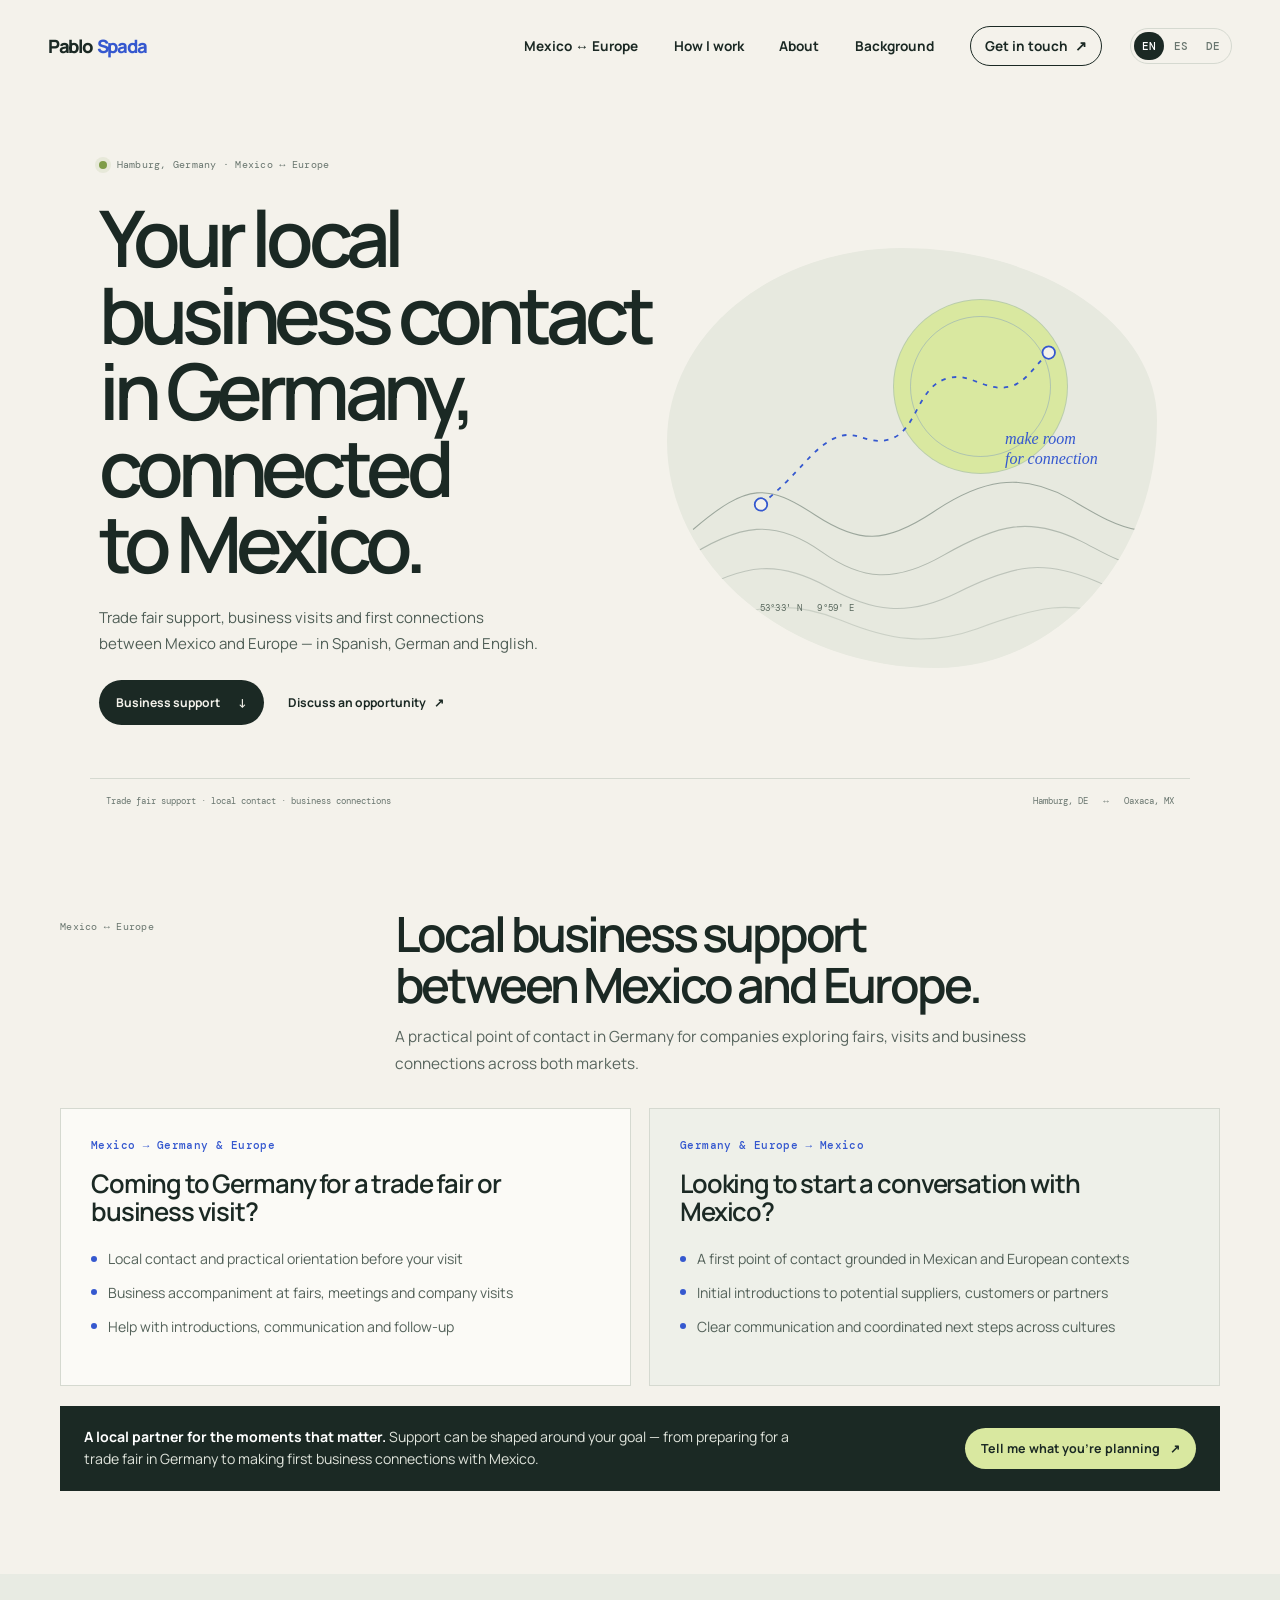
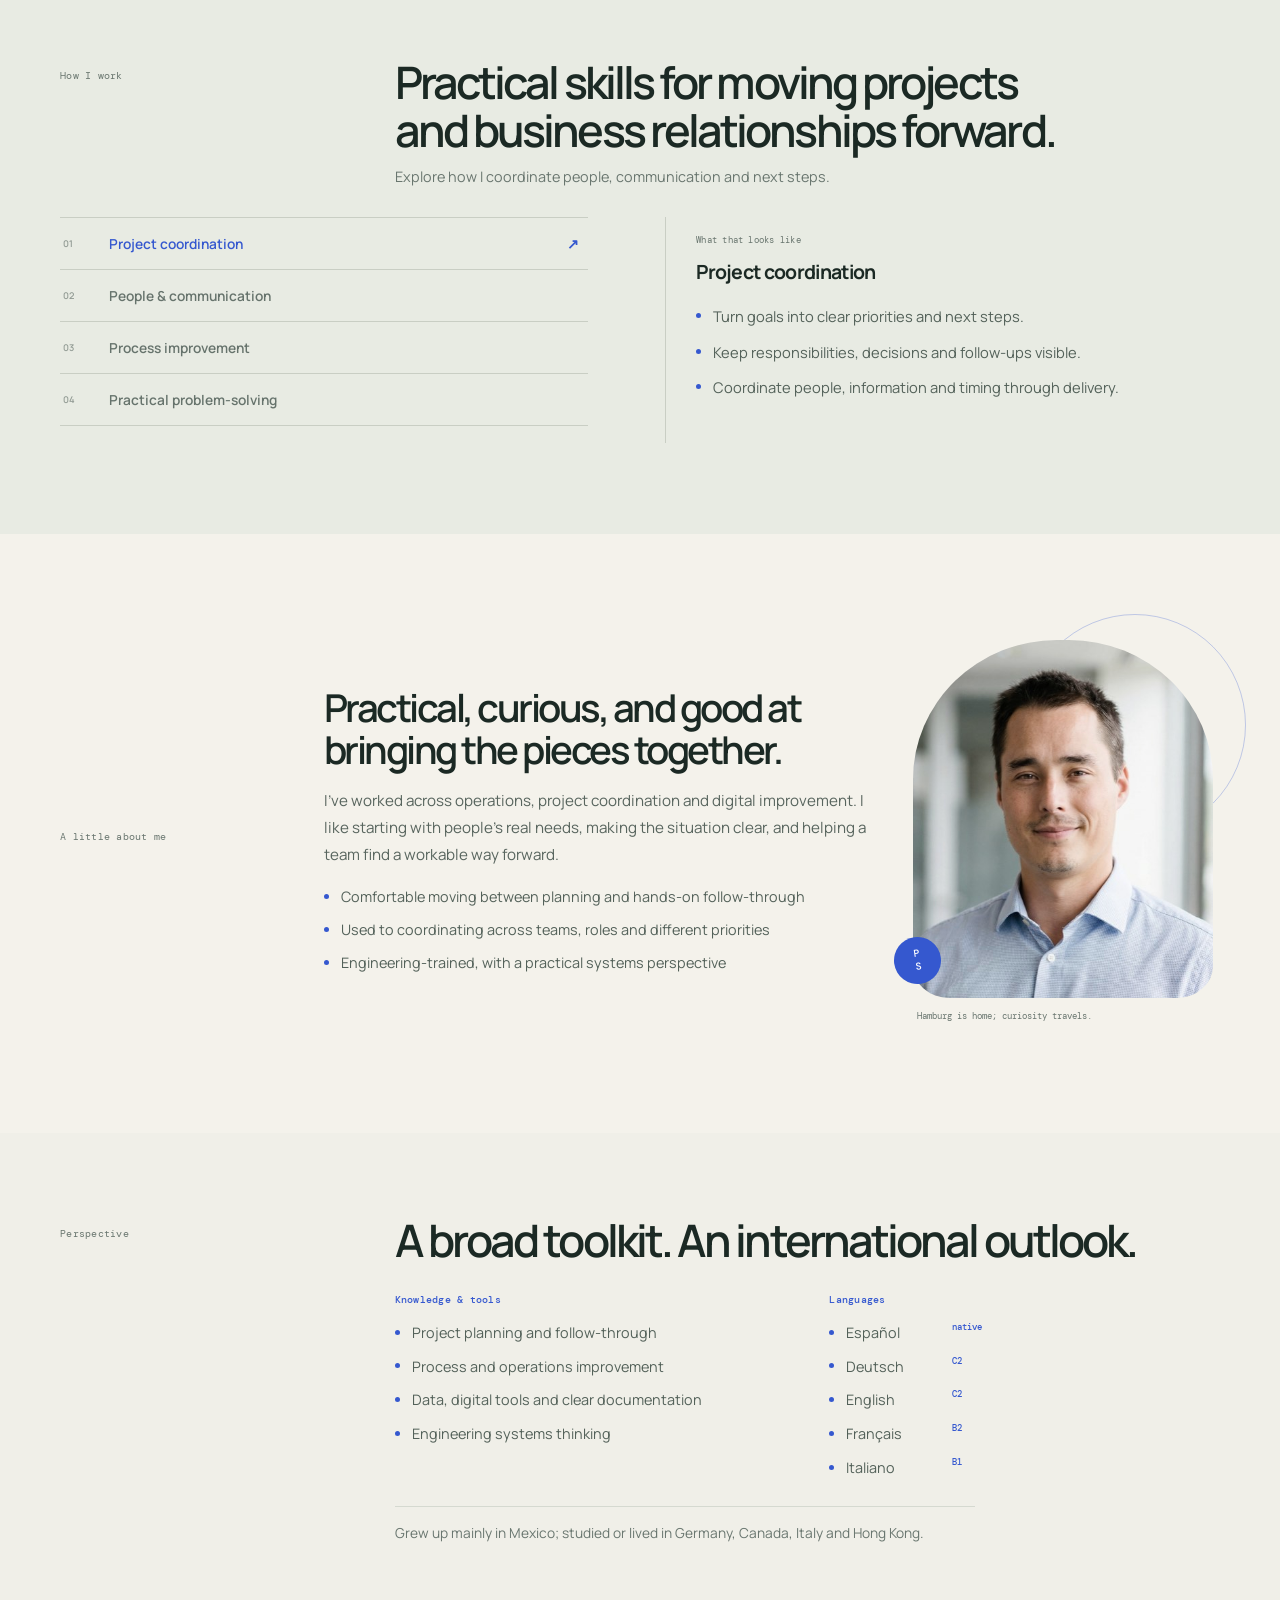
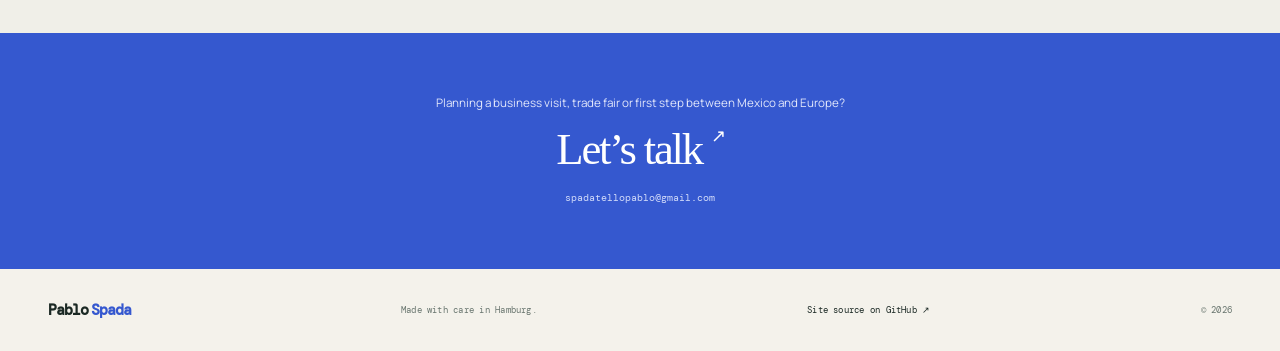
==== commit a1711170: "Replace About portrait with application headshot" ====
--- a/index.html
+++ b/index.html
@@ -4,46 +4,73 @@
     <meta charset="utf-8" />
     <meta name="viewport" content="width=device-width, initial-scale=1" />
     <meta name="theme-color" content="#f4f2eb" />
-    <meta name="description" content="Pablo Spada — project coordination, practical problem-solving and communication across teams and cultures." />
-    <meta property="og:title" content="Pablo Spada — people, projects & progress" />
-    <meta property="og:description" content="A general professional profile focused on project coordination, communication, practical solutions and making things happen." />
+    <meta name="description" content="Local business contact in Germany for Mexico–Europe trade fair support, business visits and first connections. English, German and Spanish." />
+    <meta name="robots" content="index, follow, max-image-preview:large" />
+    <meta property="og:title" content="Mexico–Europe Business Liaison in Germany | Pablo Spada" />
+    <meta property="og:description" content="Local business contact in Germany for Mexico–Europe trade fair support, business visits and first connections. English, German and Spanish." />
     <meta property="og:type" content="website" />
+    <meta property="og:site_name" content="Pablo Spada" />
+    <meta property="og:locale" content="en_US" /><meta property="og:locale:alternate" content="es_MX" /><meta property="og:locale:alternate" content="de_DE" />
+    
+    
     <meta property="og:url" content="https://pablospada.com/" />
     <meta property="og:image" content="https://pablospada.com/assets/pablo-profile.jpg" />
+    <meta name="twitter:card" content="summary_large_image" />
+    <meta name="twitter:title" content="Mexico–Europe Business Liaison in Germany | Pablo Spada" />
+    <meta name="twitter:description" content="Local business contact in Germany for Mexico–Europe trade fair support, business visits and first connections. English, German and Spanish." />
+    <meta name="twitter:image" content="https://pablospada.com/assets/pablo-profile.jpg" />
     <link rel="canonical" href="https://pablospada.com/" />
-    <link rel="icon" type="image/svg+xml" href="assets/favicon.svg" />
+    <link rel="alternate" hreflang="en" href="https://pablospada.com/" />
+    <link rel="alternate" hreflang="es" href="https://pablospada.com/es/" />
+    <link rel="alternate" hreflang="de" href="https://pablospada.com/de/" />
+    <link rel="alternate" hreflang="x-default" href="https://pablospada.com/" />
+    <link rel="icon" type="image/svg+xml" href="/assets/favicon.svg" />
     <link rel="preconnect" href="https://fonts.googleapis.com" />
     <link rel="preconnect" href="https://fonts.gstatic.com" crossorigin />
     <link href="https://fonts.googleapis.com/css2?family=DM+Mono:wght@400;500&family=Manrope:wght@400;500;600;700;800&display=swap" rel="stylesheet" />
-    <link rel="stylesheet" href="styles.css?v=e735794" />
-    <title>Pablo Spada — people, projects & progress</title>
+    <link rel="stylesheet" href="/styles.css?v=trade-seo-1" />
+    <title>Mexico–Europe Business Liaison in Germany | Pablo Spada</title>
+    <script type="application/ld+json">
+      {
+        "@context": "https://schema.org",
+        "@type": "Person",
+        "name": "Pablo Spada",
+        "url": "https://pablospada.com/",
+        "image": "https://pablospada.com/assets/pablo-profile.jpg",
+        "jobTitle": "Mexico–Europe Business Liaison & Trade Fair Support",
+        "homeLocation": { "@type": "Place", "name": "Hamburg, Germany" },
+        "knowsLanguage": ["Spanish", "German", "English", "French", "Italian"],
+        "knowsAbout": ["Mexico–Europe business development", "Trade fair support in Germany", "Cross-cultural communication", "Business visits", "Project coordination"]
+      }
+    </script>
   </head>
   <body>
     <a class="skip-link" href="#main" data-i18n="skip">Skip to content</a>
     <header class="site-header">
       <a class="wordmark" href="#top" aria-label="Pablo Spada — home">Pablo<span>Spada</span></a>
       <nav aria-label="Main navigation" data-i18n-aria="navLabel">
+        <a href="#business" data-i18n="navBusiness">Mexico ↔ Europe</a>
         <a href="#strengths" data-i18n="navStrengths">How I work</a>
         <a href="#about" data-i18n="navAbout">About</a>
         <a href="#background" data-i18n="navBackground">Background</a>
         <a class="contact-link" href="mailto:spadatellopablo@gmail.com"><span data-i18n="navContact">Get in touch</span><span aria-hidden="true">↗</span></a>
       </nav>
       <div class="language-switch" role="group" aria-label="Choose language" data-i18n-aria="languageLabel">
-        <button type="button" data-lang="en" lang="en" aria-pressed="true">EN</button>
-        <button type="button" data-lang="es" lang="es" aria-pressed="false">ES</button>
-        <button type="button" data-lang="de" lang="de" aria-pressed="false">DE</button>
+        <a href="/" data-lang="en" lang="en" aria-current="page">EN</a>
+        <a href="/es/" data-lang="es" lang="es">ES</a>
+        <a href="/de/" data-lang="de" lang="de">DE</a>
       </div>
     </header>
 
     <main id="main">
       <section class="hero" id="top" aria-labelledby="hero-title">
         <div class="hero-copy">
-          <p class="eyebrow"><span class="status-dot"></span><span data-i18n="eyebrow">Hamburg, Germany · working across cultures</span></p>
-          <h1 id="hero-title" data-i18n="heroTitle">I bring people, plans and practical ideas <em>together.</em></h1>
-          <p class="intro" data-i18n="heroIntro">Project coordination, clear communication and practical problem-solving — helping good work move forward.</p>
+          <p class="eyebrow"><span class="status-dot"></span><span data-i18n="eyebrow">Hamburg, Germany · Mexico ↔ Europe</span></p>
+          <h1 id="hero-title" data-i18n="heroTitle">Your local business contact in Germany, connected to Mexico.</h1>
+          <p class="intro" data-i18n="heroIntro">Trade fair support, business visits and first connections between Mexico and Europe — in Spanish, German and English.</p>
           <div class="hero-actions">
-            <a class="button button-dark" href="#strengths"><span data-i18n="heroExplore">Ways I can contribute</span><span aria-hidden="true">↓</span></a>
-            <a class="text-link" href="mailto:spadatellopablo@gmail.com"><span data-i18n="heroContact">Say hello</span><span aria-hidden="true">↗</span></a>
+            <a class="button button-dark" href="#business"><span data-i18n="heroExplore">Business support</span><span aria-hidden="true">↓</span></a>
+            <a class="text-link" href="mailto:spadatellopablo@gmail.com?subject=Mexico%E2%80%93Europe%20business%20enquiry"><span data-i18n="heroContact">Discuss an opportunity</span><span aria-hidden="true">↗</span></a>
           </div>
         </div>
         <div class="hero-art" role="img" aria-label="Abstract lines tracing a route across a landscape" data-i18n-aria="artLabel">
@@ -57,21 +84,41 @@
             <circle class="route-point" cx="91" cy="287" r="7" />
             <circle class="route-point" cx="413" cy="117" r="7" />
           </svg>
-          <span class="art-note" data-i18n="artNote">make room<br />for progress</span>
+          <span class="art-note" data-i18n="artNote">make room<br />for connection</span>
           <span class="art-coordinates">53°33′ N &nbsp; 9°59′ E</span>
         </div>
-        <div class="hero-foot"><span data-i18n="heroFoot">Project coordination · communication · solutions</span><span>Hamburg, DE &nbsp; ↔ &nbsp; Oaxaca, MX</span></div>
+        <div class="hero-foot"><span data-i18n="heroFoot">Trade fair support · local contact · business connections</span><span>Hamburg, DE &nbsp; ↔ &nbsp; Oaxaca, MX</span></div>
+      </section>
+
+      <section class="trade-section" id="business" aria-labelledby="trade-title">
+        <div class="section-shell trade-heading">
+          <div class="section-index" data-i18n="tradeIndex">Mexico ↔ Europe</div>
+          <div><h2 id="trade-title" data-i18n="tradeTitle">Local business support between Mexico and Europe.</h2><p data-i18n="tradeIntro">A practical point of contact in Germany for companies exploring fairs, visits and business connections across both markets.</p></div>
+        </div>
+        <div class="trade-routes section-shell">
+          <article class="trade-card trade-card-mexico">
+            <p class="trade-kicker" data-i18n="fromMexicoKicker">Mexico → Germany & Europe</p>
+            <h3 data-i18n="fromMexicoTitle">Coming to Germany for a trade fair or business visit?</h3>
+            <ul><li data-i18n="fromMexicoOne">Local contact and practical orientation before your visit</li><li data-i18n="fromMexicoTwo">Business accompaniment at fairs, meetings and company visits</li><li data-i18n="fromMexicoThree">Help with introductions, communication and follow-up</li></ul>
+          </article>
+          <article class="trade-card trade-card-europe">
+            <p class="trade-kicker" data-i18n="toMexicoKicker">Germany & Europe → Mexico</p>
+            <h3 data-i18n="toMexicoTitle">Looking to start a conversation with Mexico?</h3>
+            <ul><li data-i18n="toMexicoOne">A first point of contact grounded in Mexican and European contexts</li><li data-i18n="toMexicoTwo">Initial introductions to potential suppliers, customers or partners</li><li data-i18n="toMexicoThree">Clear communication and coordinated next steps across cultures</li></ul>
+          </article>
+        </div>
+        <div class="trade-note section-shell"><p><strong data-i18n="tradeNoteTitle">A local partner for the moments that matter.</strong> <span data-i18n="tradeNoteText">Support can be shaped around your goal — from preparing for a trade fair in Germany to making first business connections with Mexico.</span></p><a class="trade-cta" href="mailto:spadatellopablo@gmail.com?subject=Mexico%E2%80%93Europe%20business%20enquiry"><span data-i18n="tradeCta">Tell me what you’re planning</span><span aria-hidden="true">↗</span></a></div>
       </section>
 
       <section class="strengths-section" id="strengths" aria-labelledby="strengths-title">
         <div class="section-shell strengths-heading">
           <div class="section-index" data-i18n="strengthsIndex">How I work</div>
-          <div><h2 id="strengths-title" data-i18n="strengthsTitle">I help turn shared goals into progress.</h2><p data-i18n="strengthsIntro">Choose an area to see the kind of contribution I bring.</p></div>
+          <div><h2 id="strengths-title" data-i18n="strengthsTitle">Practical skills for moving projects and business relationships forward.</h2><p data-i18n="strengthsIntro">Explore how I coordinate people, communication and next steps.</p></div>
         </div>
         <div class="strengths-panel section-shell">
           <div class="strength-tabs" role="tablist" aria-label="Professional strengths" data-i18n-aria="tabsLabel">
             <button id="skill-tab-0" class="strength-tab" type="button" role="tab" aria-selected="true" aria-controls="skill-panel" tabindex="0" data-skill="0"><span>01</span><span data-i18n="tabProject">Project coordination</span><span aria-hidden="true">↗</span></button>
-            <button id="skill-tab-1" class="strength-tab" type="button" role="tab" aria-selected="false" aria-controls="skill-panel" tabindex="-1" data-skill="1"><span>02</span><span data-i18n="tabPeople">People &amp; communication</span><span aria-hidden="true">↗</span></button>
+            <button id="skill-tab-1" class="strength-tab" type="button" role="tab" aria-selected="false" aria-controls="skill-panel" tabindex="-1" data-skill="1"><span>02</span><span data-i18n="tabPeople">People & communication</span><span aria-hidden="true">↗</span></button>
             <button id="skill-tab-2" class="strength-tab" type="button" role="tab" aria-selected="false" aria-controls="skill-panel" tabindex="-1" data-skill="2"><span>03</span><span data-i18n="tabProcess">Process improvement</span><span aria-hidden="true">↗</span></button>
             <button id="skill-tab-3" class="strength-tab" type="button" role="tab" aria-selected="false" aria-controls="skill-panel" tabindex="-1" data-skill="3"><span>04</span><span data-i18n="tabAction">Practical problem-solving</span><span aria-hidden="true">↗</span></button>
           </div>
@@ -96,7 +143,7 @@
         </div>
         <figure class="about-photo">
           <span class="photo-orbit" aria-hidden="true"></span>
-          <img src="assets/pablo-profile.jpg" alt="Pablo outdoors in the mountains, wearing an orange hiking jacket" data-i18n-alt="portraitAlt" />
+          <img src="/assets/pablo-profile.jpg" alt="Portrait of Pablo Spada in a light blue shirt" data-i18n-alt="portraitAlt" />
           <figcaption data-i18n="portraitCaption">Hamburg is home; curiosity travels.</figcaption>
           <span class="photo-stamp" aria-hidden="true">P<br />S</span>
         </figure>
@@ -108,7 +155,7 @@
           <div class="background-copy">
             <h2 id="background-title" data-i18n="backgroundTitle">A broad toolkit. An international outlook.</h2>
             <div class="background-columns">
-              <div><h3 data-i18n="knowledgeTitle">Knowledge &amp; tools</h3><ul><li data-i18n="knowledgeOne">Project planning and follow-through</li><li data-i18n="knowledgeTwo">Process and operations improvement</li><li data-i18n="knowledgeThree">Data, digital tools and clear documentation</li><li data-i18n="knowledgeFour">Engineering systems thinking</li></ul></div>
+              <div><h3 data-i18n="knowledgeTitle">Knowledge & tools</h3><ul><li data-i18n="knowledgeOne">Project planning and follow-through</li><li data-i18n="knowledgeTwo">Process and operations improvement</li><li data-i18n="knowledgeThree">Data, digital tools and clear documentation</li><li data-i18n="knowledgeFour">Engineering systems thinking</li></ul></div>
               <div><h3 data-i18n="languagesTitle">Languages</h3><ul class="language-list"><li><span>Español</span><b data-i18n="native">native</b></li><li><span>Deutsch</span><b>C2</b></li><li><span>English</span><b>C2</b></li><li><span>Français</span><b>B2</b></li><li><span>Italiano</span><b>B1</b></li></ul></div>
             </div>
             <p class="international-note" data-i18n="internationalText">Grew up mainly in Mexico; studied or lived in Germany, Canada, Italy and Hong Kong.</p>
@@ -117,7 +164,7 @@
       </section>
 
       <section class="closing">
-        <p data-i18n="closingText">Looking for someone to help a team move work forward?</p>
+        <p data-i18n="closingText">Planning a business visit, trade fair or first step between Mexico and Europe?</p>
         <a href="mailto:spadatellopablo@gmail.com"><span data-i18n="closingLink">Let’s talk</span><span aria-hidden="true">↗</span></a>
         <p class="email-address">spadatellopablo@gmail.com</p>
       </section>
@@ -128,13 +175,13 @@
     <script>
       const copy = {
         en: {
-          metaTitle:"Pablo Spada — people, projects & progress",metaDescription:"Pablo Spada — project coordination, practical problem-solving and communication across teams and cultures.",navLabel:"Main navigation",languageLabel:"Choose language",tabsLabel:"Professional strengths",skip:"Skip to content",navStrengths:"How I work",navAbout:"About",navBackground:"Background",navContact:"Get in touch",eyebrow:"Hamburg, Germany · working across cultures",heroTitle:"I bring people, plans and practical ideas <em>together.</em>",heroIntro:"Project coordination, clear communication and practical problem-solving — helping good work move forward.",heroExplore:"Ways I can contribute",heroContact:"Say hello",artLabel:"Abstract lines tracing a route across a landscape",artNote:"make room<br />for progress",heroFoot:"Project coordination · communication · solutions",strengthsIndex:"How I work",strengthsTitle:"I help turn shared goals into progress.",strengthsIntro:"Choose an area to see the kind of contribution I bring.",tabProject:"Project coordination",tabPeople:"People & communication",tabProcess:"Process improvement",tabAction:"Practical problem-solving",panelLabel:"What that looks like",aboutIndex:"A little about me",aboutTitle:"Practical, curious, and good at bringing the pieces together.",aboutText:"I’ve worked across operations, project coordination and digital improvement. I like starting with people’s real needs, making the situation clear, and helping a team find a workable way forward.",aboutBulletOne:"Comfortable moving between planning and hands-on follow-through",aboutBulletTwo:"Used to coordinating across teams, roles and different priorities",aboutBulletThree:"Engineering-trained, with a practical systems perspective",portraitAlt:"Pablo outdoors in the mountains, wearing an orange hiking jacket",portraitCaption:"Hamburg is home; curiosity travels.",backgroundIndex:"Perspective",backgroundTitle:"A broad toolkit. An international outlook.",knowledgeTitle:"Knowledge & tools",knowledgeOne:"Project planning and follow-through",knowledgeTwo:"Process and operations improvement",knowledgeThree:"Data, digital tools and clear documentation",knowledgeFour:"Engineering systems thinking",languagesTitle:"Languages",native:"native",internationalText:"Grew up mainly in Mexico; studied or lived in Germany, Canada, Italy and Hong Kong.",closingText:"Looking for someone to help a team move work forward?",closingLink:"Let’s talk",footerMade:"Made with care in Hamburg.",sourceLink:"Site source on GitHub ↗",skills:[{title:"Project coordination",bullets:["Turn goals into clear priorities and next steps.","Keep responsibilities, decisions and follow-ups visible.","Coordinate people, information and timing through delivery."]},{title:"People & communication",bullets:["Build understanding across teams and different working styles.","Align expectations and make open questions explicit.","Communicate comfortably across languages and cultures."]},{title:"Process improvement",bullets:["Understand how work happens before proposing a change.","Notice friction in handovers, information and routine tasks.","Make improvements practical for the people using them."]},{title:"Practical problem-solving",bullets:["Bring structure to unclear or changing situations.","Find a workable path from idea to action.","Stay hands-on, learn quickly and close the loop."]}]
+          metaTitle:"Mexico–Europe Business Liaison in Germany | Pablo Spada",metaDescription:"Local business contact in Germany for Mexico–Europe trade fair support, business visits and first connections. English, German and Spanish.",navLabel:"Main navigation",navBusiness:"Mexico ↔ Europe",languageLabel:"Choose language",tabsLabel:"Professional strengths",skip:"Skip to content",navStrengths:"How I work",navAbout:"About",navBackground:"Background",navContact:"Get in touch",eyebrow:"Hamburg, Germany · Mexico ↔ Europe",heroTitle:"Your local business contact in Germany, connected to Mexico.",heroIntro:"Trade fair support, business visits and first connections between Mexico and Europe — in Spanish, German and English.",heroExplore:"Business support",heroContact:"Discuss an opportunity",artLabel:"Abstract lines tracing a route across a landscape",artNote:"make room<br />for connection",heroFoot:"Trade fair support · local contact · business connections",tradeIndex:"Mexico ↔ Europe",tradeTitle:"Local business support between Mexico and Europe.",tradeIntro:"A practical point of contact in Germany for companies exploring fairs, visits and business connections across both markets.",fromMexicoKicker:"Mexico → Germany & Europe",fromMexicoTitle:"Coming to Germany for a trade fair or business visit?",fromMexicoOne:"Local contact and practical orientation before your visit",fromMexicoTwo:"Business accompaniment at fairs, meetings and company visits",fromMexicoThree:"Help with introductions, communication and follow-up",toMexicoKicker:"Germany & Europe → Mexico",toMexicoTitle:"Looking to start a conversation with Mexico?",toMexicoOne:"A first point of contact grounded in Mexican and European contexts",toMexicoTwo:"Initial introductions to potential suppliers, customers or partners",toMexicoThree:"Clear communication and coordinated next steps across cultures",tradeNoteTitle:"A local partner for the moments that matter.",tradeNoteText:"Support can be shaped around your goal — from preparing for a trade fair in Germany to making first business connections with Mexico.",tradeCta:"Tell me what you’re planning",strengthsIndex:"How I work",strengthsTitle:"Practical skills for moving projects and business relationships forward.",strengthsIntro:"Explore how I coordinate people, communication and next steps.",tabProject:"Project coordination",tabPeople:"People & communication",tabProcess:"Process improvement",tabAction:"Practical problem-solving",panelLabel:"What that looks like",aboutIndex:"A little about me",aboutTitle:"Practical, curious, and good at bringing the pieces together.",aboutText:"I’ve worked across operations, project coordination and digital improvement. I like starting with people’s real needs, making the situation clear, and helping a team find a workable way forward.",aboutBulletOne:"Comfortable moving between planning and hands-on follow-through",aboutBulletTwo:"Used to coordinating across teams, roles and different priorities",aboutBulletThree:"Engineering-trained, with a practical systems perspective",portraitAlt:"Portrait of Pablo Spada in a light blue shirt",portraitCaption:"Hamburg is home; curiosity travels.",backgroundIndex:"Perspective",backgroundTitle:"A broad toolkit. An international outlook.",knowledgeTitle:"Knowledge & tools",knowledgeOne:"Project planning and follow-through",knowledgeTwo:"Process and operations improvement",knowledgeThree:"Data, digital tools and clear documentation",knowledgeFour:"Engineering systems thinking",languagesTitle:"Languages",native:"native",internationalText:"Grew up mainly in Mexico; studied or lived in Germany, Canada, Italy and Hong Kong.",closingText:"Planning a business visit, trade fair or first step between Mexico and Europe?",closingLink:"Let’s talk",footerMade:"Made with care in Hamburg.",sourceLink:"Site source on GitHub ↗",skills:[{title:"Project coordination",bullets:["Turn goals into clear priorities and next steps.","Keep responsibilities, decisions and follow-ups visible.","Coordinate people, information and timing through delivery."]},{title:"People & communication",bullets:["Build understanding across teams and different working styles.","Align expectations and make open questions explicit.","Communicate comfortably across languages and cultures."]},{title:"Process improvement",bullets:["Understand how work happens before proposing a change.","Notice friction in handovers, information and routine tasks.","Make improvements practical for the people using them."]},{title:"Practical problem-solving",bullets:["Bring structure to unclear or changing situations.","Find a workable path from idea to action.","Stay hands-on, learn quickly and close the loop."]}]
         },
         es: {
-          metaTitle:"Pablo Spada — personas, proyectos y avances",metaDescription:"Pablo Spada — coordinación de proyectos, soluciones prácticas y comunicación intercultural.",navLabel:"Navegación principal",languageLabel:"Elige idioma",tabsLabel:"Fortalezas profesionales",skip:"Saltar al contenido",navStrengths:"Cómo trabajo",navAbout:"Sobre mí",navBackground:"Trayectoria",navContact:"Escríbeme",eyebrow:"Hamburgo, Alemania · trabajo entre culturas",heroTitle:"Conecto a las personas, los planes y las ideas <em>prácticas.</em>",heroIntro:"Coordinación de proyectos, comunicación clara y soluciones prácticas para que el trabajo avance.",heroExplore:"Lo que puedo aportar",heroContact:"Salúdame",artLabel:"Líneas abstractas que trazan una ruta por un paisaje",artNote:"abrir espacio<br />para avanzar",heroFoot:"Coordinación · comunicación · soluciones",strengthsIndex:"Cómo trabajo",strengthsTitle:"Ayudo a convertir objetivos compartidos en avances concretos.",strengthsIntro:"Elige un área para ver cómo puedo contribuir.",tabProject:"Coordinación de proyectos",tabPeople:"Personas y comunicación",tabProcess:"Mejora de procesos",tabAction:"Resolución práctica de problemas",panelLabel:"Así se ve en la práctica",aboutIndex:"Un poco sobre mí",aboutTitle:"Práctico, curioso y bueno para conectar las piezas.",aboutText:"He trabajado entre operaciones, coordinación de proyectos y mejora digital. Me gusta empezar por las necesidades reales de las personas, aclarar la situación y ayudar al equipo a encontrar una forma viable de avanzar.",aboutBulletOne:"Me muevo entre la planificación y el seguimiento práctico",aboutBulletTwo:"Coordino equipos, funciones y prioridades distintas",aboutBulletThree:"Formación en ingeniería y una perspectiva práctica de sistemas",portraitAlt:"Pablo al aire libre en la montaña, con una chamarra naranja de senderismo",portraitCaption:"Hamburgo es mi hogar; la curiosidad viaja conmigo.",backgroundIndex:"Perspectiva",backgroundTitle:"Herramientas diversas. Una mirada internacional.",knowledgeTitle:"Conocimientos y herramientas",knowledgeOne:"Planificación y seguimiento de proyectos",knowledgeTwo:"Mejora de procesos y operaciones",knowledgeThree:"Datos, herramientas digitales y documentación clara",knowledgeFour:"Pensamiento sistémico de ingeniería",languagesTitle:"Idiomas",native:"nativo",internationalText:"Crecí principalmente en México; viví o estudié en Alemania, Canadá, Italia y Hong Kong.",closingText:"¿Buscas a alguien que ayude a tu equipo a avanzar?",closingLink:"Platiquemos",footerMade:"Hecho con cuidado en Hamburgo.",sourceLink:"Código del sitio en GitHub ↗",skills:[{title:"Coordinación de proyectos",bullets:["Convierto objetivos en prioridades y próximos pasos claros.","Mantengo visibles las responsabilidades, decisiones y seguimientos.","Coordino personas, información y tiempos hasta la entrega."]},{title:"Personas y comunicación",bullets:["Genero entendimiento entre equipos y distintas formas de trabajar.","Alineo expectativas y hago explícitas las preguntas pendientes.","Me comunico con naturalidad entre idiomas y culturas."]},{title:"Mejora de procesos",bullets:["Entiendo cómo se trabaja antes de proponer cambios.","Detecto fricciones en los traspasos, la información y las tareas cotidianas.","Busco mejoras prácticas para las personas que las usarán."]},{title:"Resolución práctica de problemas",bullets:["Doy estructura a situaciones poco claras o cambiantes.","Busco un camino viable para pasar de la idea a la acción.","Me involucro, aprendo rápido y cierro el ciclo."]}]
+          metaTitle:"Contacto comercial México–Europa en Alemania | Pablo Spada",metaDescription:"Apoyo local en Alemania para empresas mexicanas: ferias comerciales, visitas de negocios y primeros contactos entre México y Europa.",navLabel:"Navegación principal",navBusiness:"México ↔ Europa",languageLabel:"Elige idioma",tabsLabel:"Fortalezas profesionales",skip:"Saltar al contenido",navStrengths:"Cómo trabajo",navAbout:"Sobre mí",navBackground:"Trayectoria",navContact:"Escríbeme",eyebrow:"Hamburgo, Alemania · México ↔ Europa",heroTitle:"Tu contacto local en Alemania para conectar negocios con México.",heroIntro:"Apoyo en ferias comerciales, visitas de negocios y primeros contactos entre México y Europa, en español, alemán e inglés.",heroExplore:"Apoyo comercial",heroContact:"Platiquemos de tu proyecto",artLabel:"Líneas abstractas que trazan una ruta por un paisaje",artNote:"abrir espacio<br />para conectar",heroFoot:"Ferias · contacto local · conexiones de negocio",tradeIndex:"México ↔ Europa",tradeTitle:"Apoyo comercial local entre México y Europa.",tradeIntro:"Un punto de contacto práctico en Alemania para empresas que exploran ferias, visitas y conexiones de negocio entre ambos mercados.",fromMexicoKicker:"México → Alemania y Europa",fromMexicoTitle:"¿Vienes a Alemania a una feria o visita de negocios?",fromMexicoOne:"Contacto local y orientación práctica antes de tu visita",fromMexicoTwo:"Acompañamiento de negocios en ferias, reuniones y visitas a empresas",fromMexicoThree:"Apoyo con presentaciones, comunicación y seguimiento",toMexicoKicker:"Alemania y Europa → México",toMexicoTitle:"¿Buscas iniciar una conversación con México?",toMexicoOne:"Un primer contacto con perspectiva de los contextos mexicano y europeo",toMexicoTwo:"Presentaciones iniciales con posibles proveedores, clientes o socios",toMexicoThree:"Comunicación clara y coordinación de próximos pasos entre culturas",tradeNoteTitle:"Un contacto local para dar el siguiente paso.",tradeNoteText:"El apoyo se adapta a tu objetivo: desde preparar una feria comercial en Alemania hasta iniciar contactos de negocio con México.",tradeCta:"Cuéntame qué estás planeando",strengthsIndex:"Cómo trabajo",strengthsTitle:"Habilidades prácticas para impulsar proyectos y relaciones de negocio.",strengthsIntro:"Así coordino personas, comunicación y próximos pasos.",tabProject:"Coordinación de proyectos",tabPeople:"Personas y comunicación",tabProcess:"Mejora de procesos",tabAction:"Resolución práctica de problemas",panelLabel:"Así se ve en la práctica",aboutIndex:"Un poco sobre mí",aboutTitle:"Práctico, curioso y bueno para conectar las piezas.",aboutText:"He trabajado entre operaciones, coordinación de proyectos y mejora digital. Me gusta empezar por las necesidades reales de las personas, aclarar la situación y ayudar al equipo a encontrar una forma viable de avanzar.",aboutBulletOne:"Me muevo entre la planificación y el seguimiento práctico",aboutBulletTwo:"Coordino equipos, funciones y prioridades distintas",aboutBulletThree:"Formación en ingeniería y una perspectiva práctica de sistemas",portraitAlt:"Pablo al aire libre en la montaña, con una chamarra naranja de senderismo",portraitCaption:"Hamburgo es mi hogar; la curiosidad viaja conmigo.",backgroundIndex:"Perspectiva",backgroundTitle:"Herramientas diversas. Una mirada internacional.",knowledgeTitle:"Conocimientos y herramientas",knowledgeOne:"Planificación y seguimiento de proyectos",knowledgeTwo:"Mejora de procesos y operaciones",knowledgeThree:"Datos, herramientas digitales y documentación clara",knowledgeFour:"Pensamiento sistémico de ingeniería",languagesTitle:"Idiomas",native:"nativo",internationalText:"Crecí principalmente en México; viví o estudié en Alemania, Canadá, Italia y Hong Kong.",closingText:"¿Planeas una visita de negocios, una feria o un primer paso entre México y Europa?",closingLink:"Platiquemos",footerMade:"Hecho con cuidado en Hamburgo.",sourceLink:"Código del sitio en GitHub ↗",skills:[{title:"Coordinación de proyectos",bullets:["Convierto objetivos en prioridades y próximos pasos claros.","Mantengo visibles las responsabilidades, decisiones y seguimientos.","Coordino personas, información y tiempos hasta la entrega."]},{title:"Personas y comunicación",bullets:["Genero entendimiento entre equipos y distintas formas de trabajar.","Alineo expectativas y hago explícitas las preguntas pendientes.","Me comunico con naturalidad entre idiomas y culturas."]},{title:"Mejora de procesos",bullets:["Entiendo cómo se trabaja antes de proponer cambios.","Detecto fricciones en los traspasos, la información y las tareas cotidianas.","Busco mejoras prácticas para las personas que las usarán."]},{title:"Resolución práctica de problemas",bullets:["Doy estructura a situaciones poco claras o cambiantes.","Busco un camino viable para pasar de la idea a la acción.","Me involucro, aprendo rápido y cierro el ciclo."]}]
         },
         de: {
-          metaTitle:"Pablo Spada — Menschen, Projekte und Fortschritt",metaDescription:"Pablo Spada — Projektkoordination, praktische Problemlösung und Kommunikation über Teams und Kulturen hinweg.",navLabel:"Hauptnavigation",languageLabel:"Sprache wählen",tabsLabel:"Berufliche Stärken",skip:"Zum Inhalt springen",navStrengths:"Meine Arbeitsweise",navAbout:"Über mich",navBackground:"Hintergrund",navContact:"Kontakt",eyebrow:"Hamburg, Deutschland · kulturübergreifende Zusammenarbeit",heroTitle:"Ich bringe Menschen, Pläne und praktische Ideen <em>zusammen.</em>",heroIntro:"Projektkoordination, klare Kommunikation und praktische Problemlösung — damit gute Arbeit vorankommt.",heroExplore:"Mein möglicher Beitrag",heroContact:"Sag Hallo",artLabel:"Abstrakte Linien zeichnen einen Weg durch eine Landschaft",artNote:"Raum schaffen,<br />um voranzukommen",heroFoot:"Koordination · Kommunikation · Lösungen",strengthsIndex:"Meine Arbeitsweise",strengthsTitle:"Ich mache aus gemeinsamen Zielen konkrete Fortschritte.",strengthsIntro:"Wähle einen Bereich aus und erfahre, was ich einbringe.",tabProject:"Projektkoordination",tabPeople:"Menschen & Kommunikation",tabProcess:"Prozessverbesserung",tabAction:"Praktische Problemlösung",panelLabel:"So sieht das konkret aus",aboutIndex:"Ein wenig über mich",aboutTitle:"Praktisch, neugierig und gut darin, Dinge zusammenzubringen.",aboutText:"Ich habe an der Schnittstelle von Abläufen, Projektkoordination und digitaler Verbesserung gearbeitet. Ich beginne gern mit den tatsächlichen Bedürfnissen, bringe Klarheit in die Situation und helfe Teams, einen gangbaren Weg nach vorn zu finden.",aboutBulletOne:"Wechsel zwischen Planung und praktischer Umsetzung",aboutBulletTwo:"Koordination verschiedener Teams, Rollen und Prioritäten",aboutBulletThree:"Ingenieurwissenschaftlicher Hintergrund und praktischer Systemblick",portraitAlt:"Pablo draußen in den Bergen, mit einer orangefarbenen Wanderjacke",portraitCaption:"Hamburg ist mein Zuhause; Neugier ist überall dabei.",backgroundIndex:"Perspektive",backgroundTitle:"Ein breites Repertoire. Ein internationaler Blick.",knowledgeTitle:"Kenntnisse & Werkzeuge",knowledgeOne:"Projektplanung und konsequente Umsetzung",knowledgeTwo:"Prozess- und Betriebsverbesserung",knowledgeThree:"Daten, digitale Werkzeuge und klare Dokumentation",knowledgeFour:"Systemisches Denken aus dem Ingenieurwesen",languagesTitle:"Sprachen",native:"Muttersprache",internationalText:"Überwiegend in Mexiko aufgewachsen; in Deutschland, Kanada, Italien und Hongkong gelebt oder studiert.",closingText:"Suchst du jemanden, der ein Team dabei unterstützt, Arbeit voranzubringen?",closingLink:"Lass uns sprechen",footerMade:"Mit Sorgfalt in Hamburg gemacht.",sourceLink:"Quellcode auf GitHub ↗",skills:[{title:"Projektkoordination",bullets:["Ziele in klare Prioritäten und nächste Schritte übersetzen.","Zuständigkeiten, Entscheidungen und offene Punkte sichtbar halten.","Menschen, Informationen und Zeitplan bis zur Umsetzung koordinieren."]},{title:"Menschen & Kommunikation",bullets:["Verständigung zwischen Teams und Arbeitsweisen schaffen.","Erwartungen abstimmen und offene Fragen ansprechen.","Sicher über Sprach- und Kulturgrenzen hinweg kommunizieren."]},{title:"Prozessverbesserung",bullets:["Abläufe verstehen, bevor ich Änderungen vorschlage.","Reibung in Übergaben, Informationsfluss und Routine erkennen.","Praktische Verbesserungen für die Menschen entwickeln, die damit arbeiten."]},{title:"Praktische Problemlösung",bullets:["Unklaren oder wechselnden Situationen Struktur geben.","Einen gangbaren Weg von der Idee zur Umsetzung finden.","Mit anpacken, schnell lernen und Themen abschließen."]}]
+          metaTitle:"Geschäftskontakt Mexiko–Europa in Deutschland | Pablo Spada",metaDescription:"Lokale Unterstützung in Deutschland für mexikanische Unternehmen: Messebegleitung, Geschäftsbesuche und erste Kontakte zwischen Mexiko und Europa.",navLabel:"Hauptnavigation",navBusiness:"Mexiko ↔ Europa",languageLabel:"Sprache wählen",tabsLabel:"Berufliche Stärken",skip:"Zum Inhalt springen",navStrengths:"Meine Arbeitsweise",navAbout:"Über mich",navBackground:"Hintergrund",navContact:"Kontakt",eyebrow:"Hamburg, Deutschland · Mexiko ↔ Europa",heroTitle:"Dein lokaler Geschäftskontakt in Deutschland mit Verbindung zu Mexiko.",heroIntro:"Messebegleitung, Geschäftsbesuche und erste Kontakte zwischen Mexiko und Europa — auf Spanisch, Deutsch und Englisch.",heroExplore:"Geschäftliche Unterstützung",heroContact:"Besprechen wir dein Vorhaben",artLabel:"Abstrakte Linien zeichnen einen Weg durch eine Landschaft",artNote:"Raum schaffen,<br />für Verbindungen",heroFoot:"Messebegleitung · lokaler Kontakt · Geschäftskontakte",tradeIndex:"Mexiko ↔ Europa",tradeTitle:"Lokale Unterstützung für Geschäfte zwischen Mexiko und Europa.",tradeIntro:"Ein praktischer Ansprechpartner in Deutschland für Unternehmen, die Messen, Geschäftsbesuche und Kontakte in beiden Märkten planen.",fromMexicoKicker:"Mexiko → Deutschland und Europa",fromMexicoTitle:"Kommst du für eine Messe oder einen Geschäftstermin nach Deutschland?",fromMexicoOne:"Lokaler Kontakt und praktische Orientierung vor deinem Besuch",fromMexicoTwo:"Begleitung bei Messen, Geschäftsterminen und Unternehmensbesuchen",fromMexicoThree:"Unterstützung bei Kontakten, Kommunikation und Nachverfolgung",toMexicoKicker:"Deutschland und Europa → Mexiko",toMexicoTitle:"Möchtest du erste Kontakte in Mexiko knüpfen?",toMexicoOne:"Ein erster Ansprechpartner mit Verständnis für den mexikanischen und europäischen Kontext",toMexicoTwo:"Erste Kontakte zu möglichen Lieferanten, Kunden oder Geschäftspartnern",toMexicoThree:"Klare Kommunikation und abgestimmte nächste Schritte über Kulturgrenzen hinweg",tradeNoteTitle:"Ein lokaler Kontakt für den nächsten Schritt.",tradeNoteText:"Die Unterstützung richtet sich nach deinem Ziel — von der Vorbereitung einer Messe in Deutschland bis zu ersten Geschäftskontakten in Mexiko.",tradeCta:"Erzähl mir, was du planst",strengthsIndex:"Meine Arbeitsweise",strengthsTitle:"Praktische Fähigkeiten für Projekte und Geschäftsbeziehungen.",strengthsIntro:"So bringe ich Menschen, Kommunikation und nächste Schritte zusammen.",tabProject:"Projektkoordination",tabPeople:"Menschen & Kommunikation",tabProcess:"Prozessverbesserung",tabAction:"Praktische Problemlösung",panelLabel:"So sieht das konkret aus",aboutIndex:"Ein wenig über mich",aboutTitle:"Praktisch, neugierig und gut darin, Dinge zusammenzubringen.",aboutText:"Ich habe an der Schnittstelle von Abläufen, Projektkoordination und digitaler Verbesserung gearbeitet. Ich beginne gern mit den tatsächlichen Bedürfnissen, bringe Klarheit in die Situation und helfe Teams, einen gangbaren Weg nach vorn zu finden.",aboutBulletOne:"Wechsel zwischen Planung und praktischer Umsetzung",aboutBulletTwo:"Koordination verschiedener Teams, Rollen und Prioritäten",aboutBulletThree:"Ingenieurwissenschaftlicher Hintergrund und praktischer Systemblick",portraitAlt:"Pablo draußen in den Bergen, mit einer orangefarbenen Wanderjacke",portraitCaption:"Hamburg ist mein Zuhause; Neugier ist überall dabei.",backgroundIndex:"Perspektive",backgroundTitle:"Ein breites Repertoire. Ein internationaler Blick.",knowledgeTitle:"Kenntnisse & Werkzeuge",knowledgeOne:"Projektplanung und konsequente Umsetzung",knowledgeTwo:"Prozess- und Betriebsverbesserung",knowledgeThree:"Daten, digitale Werkzeuge und klare Dokumentation",knowledgeFour:"Systemisches Denken aus dem Ingenieurwesen",languagesTitle:"Sprachen",native:"Muttersprache",internationalText:"Überwiegend in Mexiko aufgewachsen; in Deutschland, Kanada, Italien und Hongkong gelebt oder studiert.",closingText:"Planst du einen Geschäftsbesuch, eine Messe oder erste Schritte zwischen Mexiko und Europa?",closingLink:"Lass uns sprechen",footerMade:"Mit Sorgfalt in Hamburg gemacht.",sourceLink:"Quellcode auf GitHub ↗",skills:[{title:"Projektkoordination",bullets:["Ziele in klare Prioritäten und nächste Schritte übersetzen.","Zuständigkeiten, Entscheidungen und offene Punkte sichtbar halten.","Menschen, Informationen und Zeitplan bis zur Umsetzung koordinieren."]},{title:"Menschen & Kommunikation",bullets:["Verständigung zwischen Teams und Arbeitsweisen schaffen.","Erwartungen abstimmen und offene Fragen ansprechen.","Sicher über Sprach- und Kulturgrenzen hinweg kommunizieren."]},{title:"Prozessverbesserung",bullets:["Abläufe verstehen, bevor ich Änderungen vorschlage.","Reibung in Übergaben, Informationsfluss und Routine erkennen.","Praktische Verbesserungen für die Menschen entwickeln, die damit arbeiten."]},{title:"Praktische Problemlösung",bullets:["Unklaren oder wechselnden Situationen Struktur geben.","Einen gangbaren Weg von der Idee zur Umsetzung finden.","Mit anpacken, schnell lernen und Themen abschließen."]}]
         }
       };
       let activeSkill = 0;
@@ -148,29 +195,6 @@
         list.replaceChildren(...item.bullets.map((text) => { const li = document.createElement('li'); li.textContent = text; return li; }));
         skillTabs.forEach((button, i) => { button.setAttribute('aria-selected', String(i === index)); button.tabIndex = i === index ? 0 : -1; });
       };
-      const setLanguage = (language) => {
-        const messages = copy[language] || copy.en;
-        document.documentElement.lang = language;
-        document.querySelectorAll('[data-i18n]').forEach((element) => {
-          const value = messages[element.dataset.i18n];
-          if (value !== undefined) element.innerHTML = value;
-        });
-        document.querySelectorAll('[data-i18n-alt]').forEach((element) => {
-          const value = messages[element.dataset.i18nAlt];
-          if (value !== undefined) element.alt = value;
-        });
-        document.querySelectorAll('[data-i18n-aria]').forEach((element) => {
-          const value = messages[element.dataset.i18nAria];
-          if (value !== undefined) element.setAttribute('aria-label', value);
-        });
-        document.querySelectorAll('[data-lang]').forEach((button) => button.setAttribute('aria-pressed', String(button.dataset.lang === language)));
-        document.querySelector('meta[name="description"]').content = messages.metaDescription;
-        document.querySelector('meta[property="og:description"]').content = messages.metaDescription;
-        document.querySelector('meta[property="og:title"]').content = messages.metaTitle;
-        document.title = messages.metaTitle;
-        setSkill(activeSkill);
-        try { localStorage.setItem('pablo-site-language', language); } catch {}
-      };
       skillTabs.forEach((button) => {
         button.addEventListener('click', () => setSkill(Number(button.dataset.skill)));
         button.addEventListener('keydown', (event) => {
@@ -183,10 +207,7 @@
           event.preventDefault(); skillTabs[next].focus(); setSkill(next);
         });
       });
-      document.querySelectorAll('[data-lang]').forEach((button) => button.addEventListener('click', () => setLanguage(button.dataset.lang)));
-      let initialLanguage = 'en';
-      try { const saved = localStorage.getItem('pablo-site-language'); if (saved && copy[saved]) initialLanguage = saved; } catch {}
-      setLanguage(initialLanguage);
+      setSkill(0);
     </script>
   </body>
 </html>
--- a/styles.css
+++ b/styles.css
@@ -30,8 +30,8 @@
 .contact-link { display: inline-flex; gap: 7px; align-items: center; padding: 10px 14px; border: 1px solid var(--ink); border-radius: 999px; white-space: nowrap; }
 .contact-link:hover { background: var(--ink); color: var(--paper); }
 .language-switch { display: flex; padding: 3px; gap: 2px; border: 1px solid var(--line); border-radius: 999px; }
-.language-switch button { border: 0; color: var(--muted); background: transparent; border-radius: 999px; padding: 7px 8px; font: 500 .62rem var(--mono); cursor: pointer; transition: background-color .18s ease, color .18s ease; }
-.language-switch button[aria-pressed="true"] { color: white; background: var(--ink); }
+.language-switch a { color: var(--muted); background: transparent; border-radius: 999px; padding: 7px 8px; font: 500 .68rem var(--mono); transition: background-color .18s ease, color .18s ease; }
+.language-switch a:hover, .language-switch a[aria-current="page"] { color: white; background: var(--ink); }
 .hero { max-width: 1440px; margin: 0 auto; min-height: 610px; padding: 66px 7% 24px; display: grid; grid-template-columns: 1.08fr .92fr; grid-template-rows: 1fr auto; position: relative; overflow: hidden; }
 .hero-copy { align-self: center; padding: 0 0 53px 1.5%; position: relative; z-index: 1; }
 .eyebrow, .section-index, .work-no, .work-kicker, .art-coordinates, .skill-tab > span:first-child, .panel-label, .background-copy h3, .site-footer { font-family: var(--mono); font-size: .64rem; letter-spacing: .025em; }
@@ -61,6 +61,24 @@
 .hero-foot { grid-column: 1 / -1; display: flex; justify-content: space-between; border-top: 1px solid var(--line); padding: 16px 1.5% 0; color: var(--muted); font: .58rem var(--mono); }
 .section-shell { width: min(1160px, calc(100% - 96px)); margin: 0 auto; display: grid; grid-template-columns: .78fr 2.2fr; gap: 42px; }
 .section-index { color: var(--muted); padding-top: 11px; }
+.trade-section { padding: 78px 0 83px; }
+.trade-heading { grid-template-columns: .78fr 2.2fr; margin-bottom: 31px; }
+.trade-heading h2 { max-width: 760px; margin: 0 0 14px; font-size: clamp(2.1rem, 3.8vw, 3.35rem); line-height: 1.04; letter-spacing: -.065em; font-weight: 600; text-wrap: balance; }
+.trade-heading p { max-width: 700px; margin: 0; color: #58655e; font-size: .96rem; line-height: 1.7; }
+.trade-routes { grid-template-columns: 1fr 1fr; gap: 18px; }
+.trade-card { min-height: 278px; padding: 29px 30px 30px; border: 1px solid var(--line); background: #fbfaf6; }
+.trade-card-europe { background: #eef0e9; }
+.trade-kicker { margin: 0 0 18px; color: var(--accent); font: 500 .68rem var(--mono); letter-spacing: .035em; }
+.trade-card h3 { max-width: 430px; margin: 0 0 21px; font-size: clamp(1.3rem, 2vw, 1.8rem); line-height: 1.12; letter-spacing: -.045em; font-weight: 600; }
+.trade-card ul { display: grid; gap: 12px; margin: 0; padding: 0; list-style: none; }
+.trade-card li { position: relative; padding-left: 17px; color: #536159; font-size: .88rem; line-height: 1.55; }
+.trade-card li::before { content: ''; position: absolute; left: 0; top: .55em; width: 6px; height: 6px; border-radius: 50%; background: var(--accent); }
+.trade-note { display: flex; align-items: center; justify-content: space-between; gap: 28px; margin-top: 20px; padding: 20px 24px; background: var(--ink); color: var(--paper); }
+.trade-note p { max-width: 720px; margin: 0; color: #e0e4dc; font-size: .88rem; line-height: 1.6; }
+.trade-note strong { color: white; }
+.trade-cta { flex: 0 0 auto; display: inline-flex; align-items: center; gap: 10px; padding: 12px 16px; color: var(--ink); background: var(--lime); border-radius: 999px; font-size: .78rem; font-weight: 700; transition: transform .2s ease, background-color .2s ease; }
+.trade-cta:hover { background: white; transform: translateY(-2px); }
+.trade-cta:active { transform: translateY(1px) scale(.98); }
 .strengths-section { background: var(--wash); padding: 84px 0 91px; }
 .strengths-heading { grid-template-columns: .78fr 2.2fr; margin-bottom: 31px; }
 .strengths-heading h2, .about-copy h2, .background-copy h2 { font-size: clamp(2rem, 3.5vw, 3.1rem); line-height: 1.08; letter-spacing: -.065em; font-weight: 600; margin: 0 0 13px; text-wrap: balance; }
@@ -121,6 +139,7 @@
   .sun { width: 140px; }
   .section-shell { width: calc(100% - 64px); gap: 26px; }
   .about { grid-template-columns: .65fr 1.55fr .9fr; }
+  .trade-card { padding: 24px 22px; }
 }
 @media (max-width: 680px) {
   html { scroll-padding-top: 20px; }
@@ -130,7 +149,7 @@
   nav { gap: 15px; justify-content: space-between; overflow: auto; padding: 7px 1px; }
   nav a { font-size: .75rem; white-space: nowrap; }
   .contact-link { padding: 8px 10px; }
-  .language-switch button { padding: 6px; }
+  .language-switch a { padding: 6px; }
   .hero { display: flex; flex-direction: column; align-items: stretch; padding: 49px 22px 18px; gap: 4px; }
   .hero-copy { padding: 0; }
   .eyebrow { margin-bottom: 22px; font-size: .62rem; }
@@ -141,6 +160,18 @@
   .hero-foot { display: grid; gap: 6px; font-size: .57rem; }
   .section-shell { display: block; width: calc(100% - 44px); }
   .section-index { padding-top: 0; }
+  .trade-section { padding: 66px 0 70px; }
+  .trade-heading > div:last-child { margin-top: 18px; }
+  .trade-heading h2 { font-size: 2.12rem; }
+  .trade-heading p { font-size: .9rem; }
+  .trade-routes { display: grid; grid-template-columns: 1fr; gap: 12px; margin-top: 22px; }
+  .trade-card { min-height: 0; padding: 22px 20px 23px; }
+  .trade-kicker { margin-bottom: 13px; font-size: .64rem; }
+  .trade-card h3 { margin-bottom: 15px; font-size: 1.32rem; }
+  .trade-card li { font-size: .86rem; }
+  .trade-note { display: block; padding: 20px; margin-top: 13px; }
+  .trade-note p { font-size: .85rem; }
+  .trade-cta { margin-top: 17px; font-size: .76rem; }
   .strengths-section { padding: 65px 0 70px; }
   .strengths-heading > div:last-child { margin-top: 17px; }
   .strengths-heading h2, .about-copy h2, .background-copy h2 { font-size: 2.08rem; }
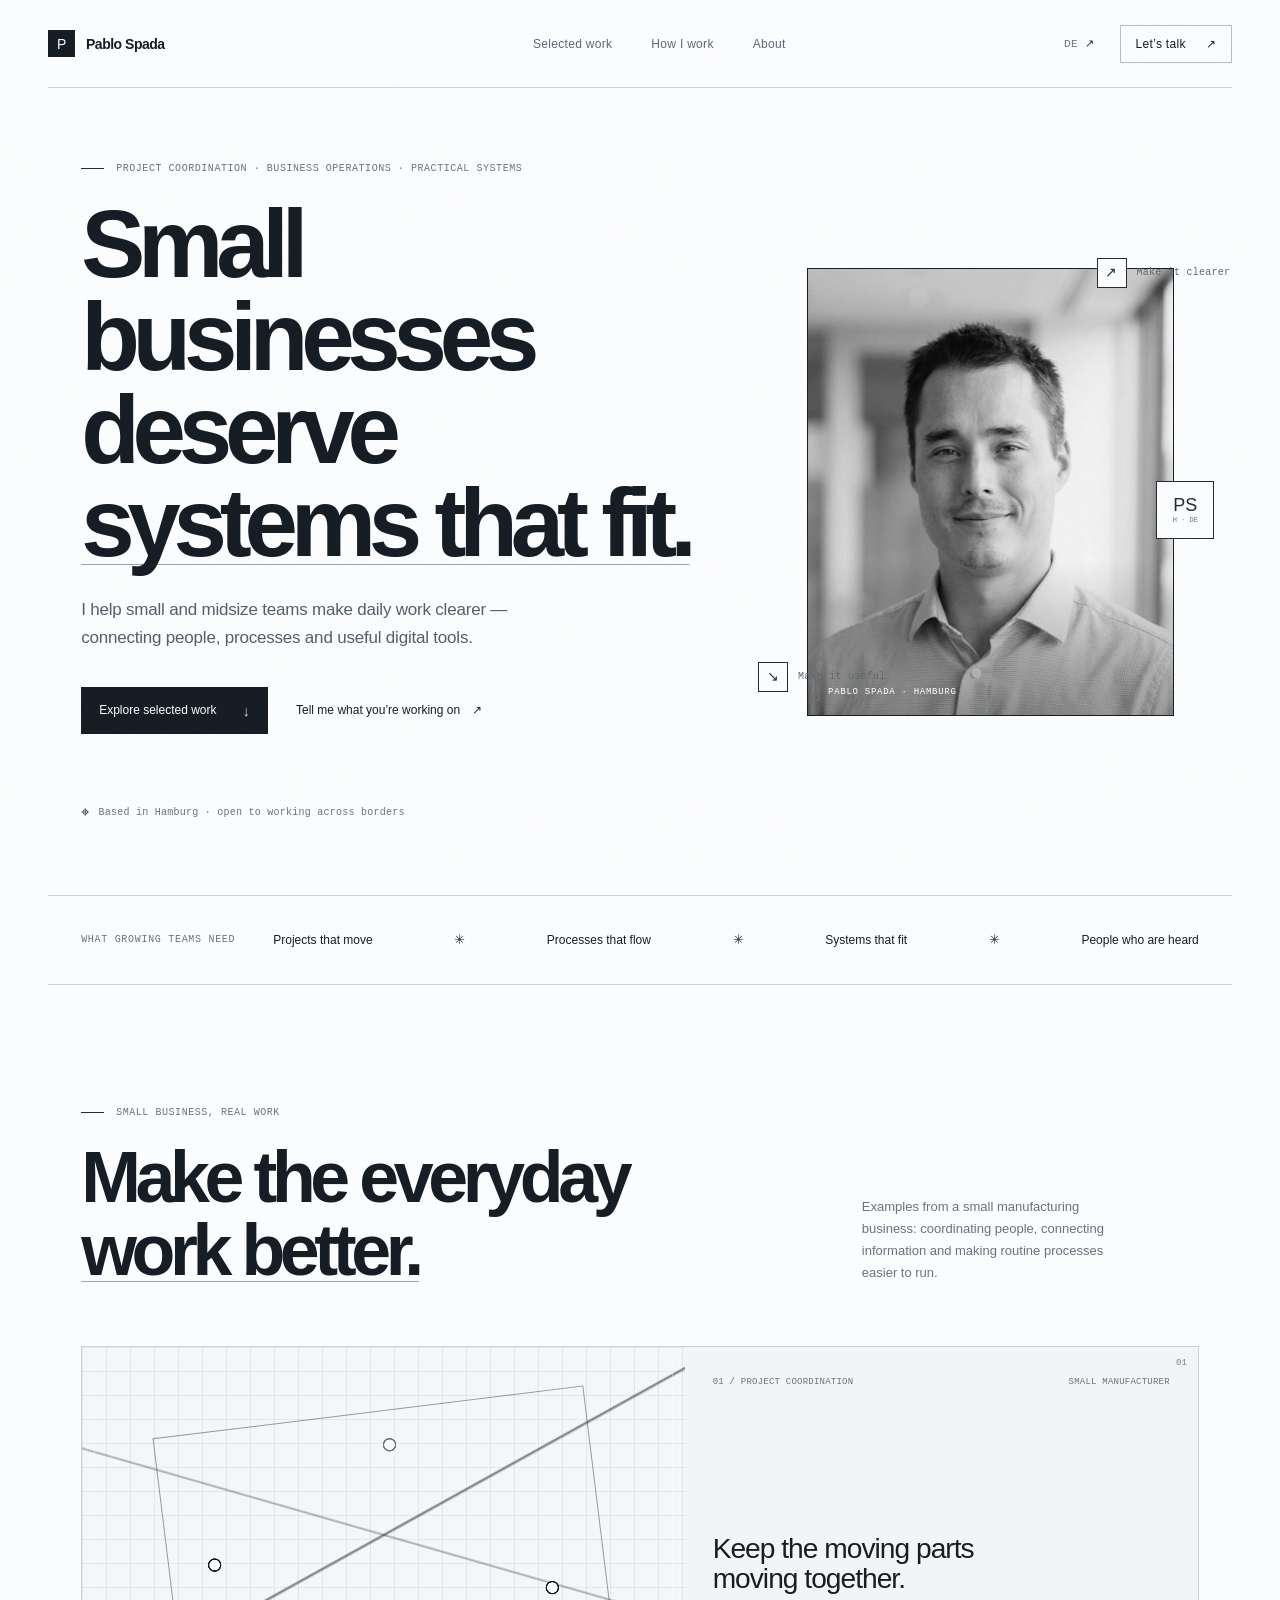
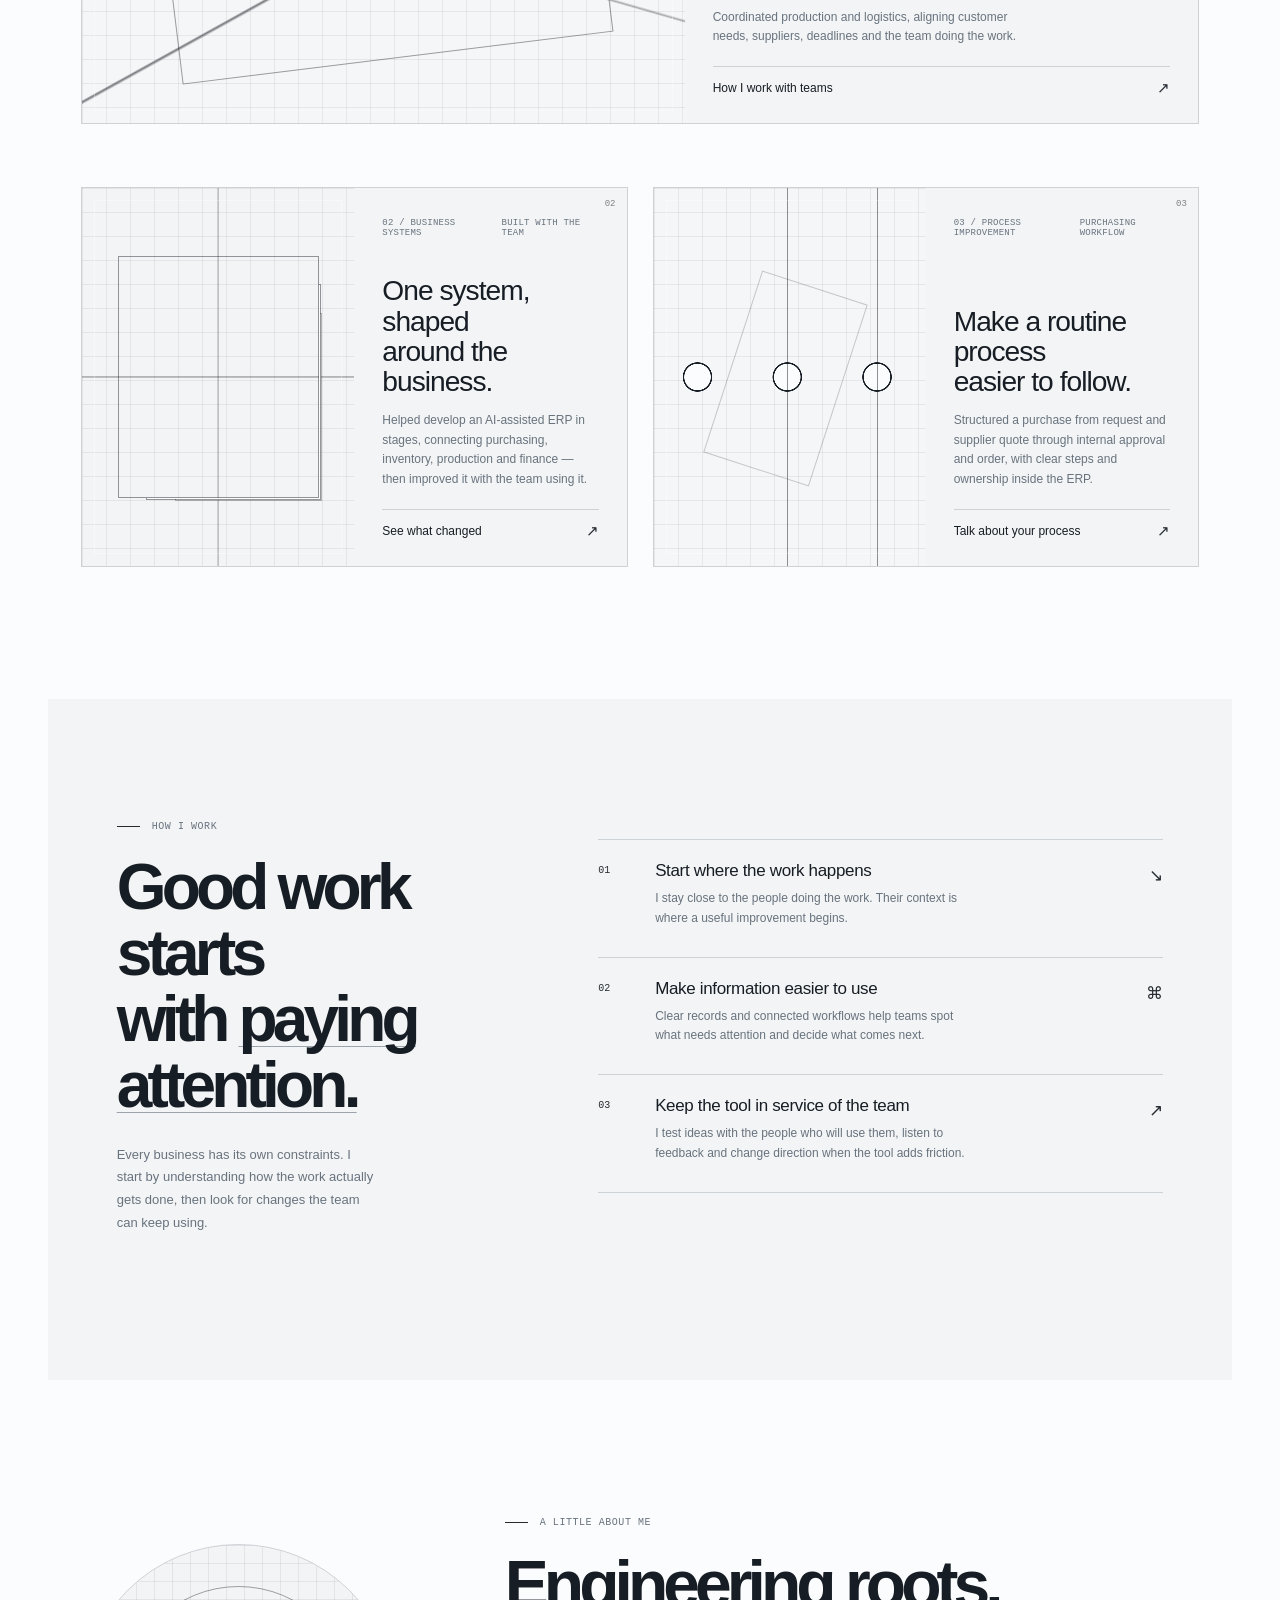
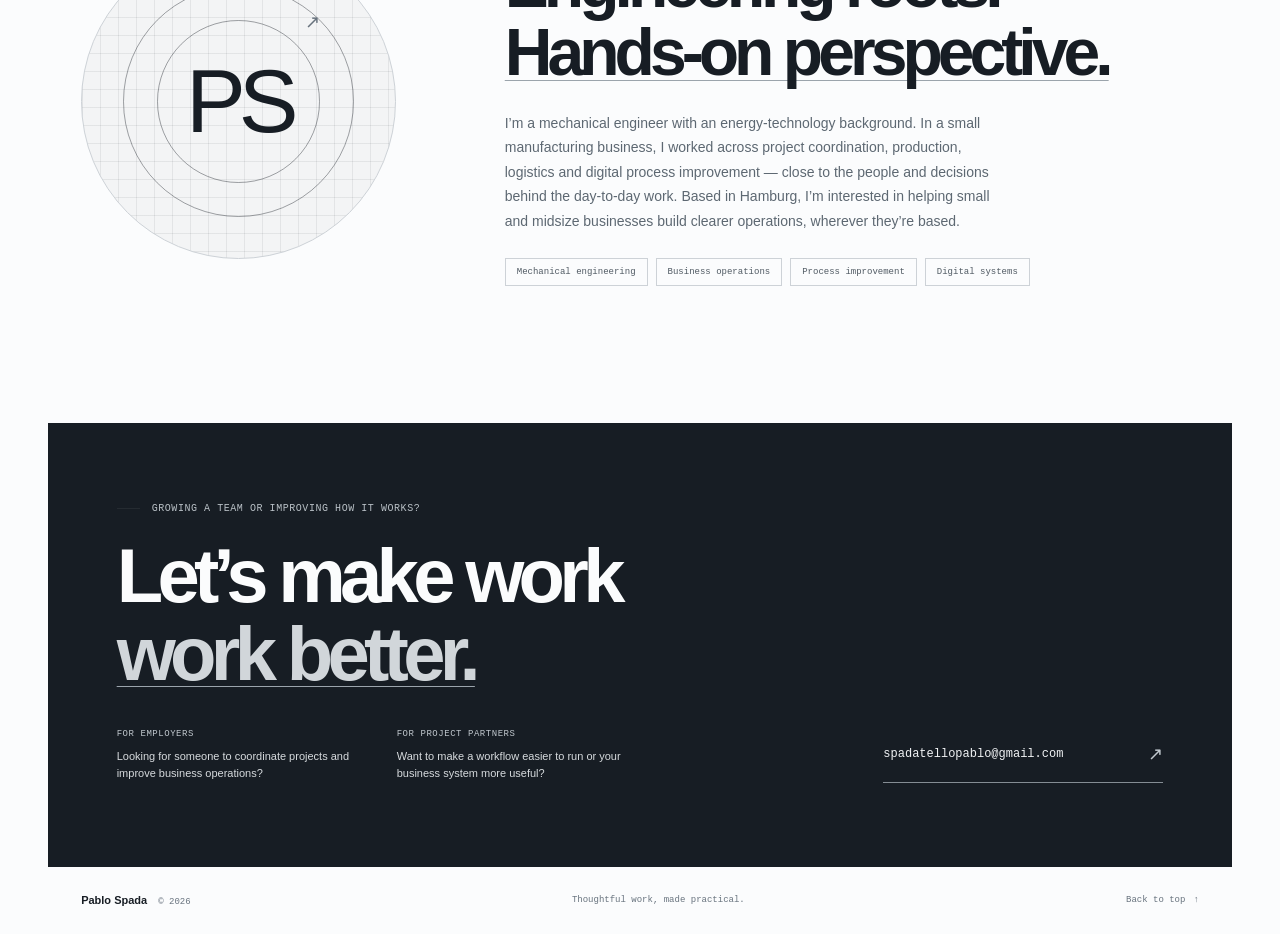
==== commit 83ebd249: "Publish Blackline portfolio on pablospada.com" ====
--- a/index.html
+++ b/index.html
@@ -3,211 +3,153 @@
   <head>
     <meta charset="utf-8" />
     <meta name="viewport" content="width=device-width, initial-scale=1" />
-    <meta name="theme-color" content="#f4f2eb" />
-    <meta name="description" content="Local business contact in Germany for Mexico–Europe trade fair support, business visits and first connections. English, German and Spanish." />
-    <meta name="robots" content="index, follow, max-image-preview:large" />
-    <meta property="og:title" content="Mexico–Europe Business Liaison in Germany | Pablo Spada" />
-    <meta property="og:description" content="Local business contact in Germany for Mexico–Europe trade fair support, business visits and first connections. English, German and Spanish." />
+    <meta name="theme-color" content="#fbfcfd" />
+    <meta name="description" content="Pablo Spada helps small and midsize businesses improve operations with thoughtful project coordination and practical digital systems." />
+    <meta property="og:title" content="Pablo Spada — Practical systems for growing businesses" />
+    <meta property="og:description" content="Pablo Spada helps small and midsize businesses improve operations with thoughtful project coordination and practical digital systems." />
     <meta property="og:type" content="website" />
-    <meta property="og:site_name" content="Pablo Spada" />
-    <meta property="og:locale" content="en_US" /><meta property="og:locale:alternate" content="es_MX" /><meta property="og:locale:alternate" content="de_DE" />
-    
-    
+    <meta property="og:locale" content="en_US" />
+    <meta property="og:locale:alternate" content="es_MX" />
+    <meta property="og:locale:alternate" content="de_DE" />
     <meta property="og:url" content="https://pablospada.com/" />
     <meta property="og:image" content="https://pablospada.com/assets/pablo-profile.jpg" />
     <meta name="twitter:card" content="summary_large_image" />
-    <meta name="twitter:title" content="Mexico–Europe Business Liaison in Germany | Pablo Spada" />
-    <meta name="twitter:description" content="Local business contact in Germany for Mexico–Europe trade fair support, business visits and first connections. English, German and Spanish." />
-    <meta name="twitter:image" content="https://pablospada.com/assets/pablo-profile.jpg" />
+    <meta name="twitter:title" content="Pablo Spada — Practical systems for growing businesses" />
+    <meta name="twitter:description" content="Pablo Spada helps small and midsize businesses improve operations with thoughtful project coordination and practical digital systems." />
     <link rel="canonical" href="https://pablospada.com/" />
     <link rel="alternate" hreflang="en" href="https://pablospada.com/" />
     <link rel="alternate" hreflang="es" href="https://pablospada.com/es/" />
     <link rel="alternate" hreflang="de" href="https://pablospada.com/de/" />
     <link rel="alternate" hreflang="x-default" href="https://pablospada.com/" />
-    <link rel="icon" type="image/svg+xml" href="/assets/favicon.svg" />
-    <link rel="preconnect" href="https://fonts.googleapis.com" />
-    <link rel="preconnect" href="https://fonts.gstatic.com" crossorigin />
-    <link href="https://fonts.googleapis.com/css2?family=DM+Mono:wght@400;500&family=Manrope:wght@400;500;600;700;800&display=swap" rel="stylesheet" />
-    <link rel="stylesheet" href="/styles.css?v=trade-seo-1" />
-    <title>Mexico–Europe Business Liaison in Germany | Pablo Spada</title>
-    <script type="application/ld+json">
-      {
-        "@context": "https://schema.org",
-        "@type": "Person",
-        "name": "Pablo Spada",
-        "url": "https://pablospada.com/",
-        "image": "https://pablospada.com/assets/pablo-profile.jpg",
-        "jobTitle": "Mexico–Europe Business Liaison & Trade Fair Support",
-        "homeLocation": { "@type": "Place", "name": "Hamburg, Germany" },
-        "knowsLanguage": ["Spanish", "German", "English", "French", "Italian"],
-        "knowsAbout": ["Mexico–Europe business development", "Trade fair support in Germany", "Cross-cultural communication", "Business visits", "Project coordination"]
-      }
-    </script>
+    <link rel="icon" href="data:image/svg+xml,%3Csvg xmlns='http://www.w3.org/2000/svg' viewBox='0 0 64 64'%3E%3Crect width='64' height='64' rx='12' fill='%231c2023'/%3E%3Cpath d='M19 48V16h15c9 0 14 5 14 13s-5 13-14 13h-6v6zm9-14h6c3 0 5-2 5-5s-2-5-5-5h-6z' fill='%23fff'/%3E%3C/svg%3E" />
+    <title>Pablo Spada — Practical systems for growing businesses</title>
+    <link rel="stylesheet" href="/styles.css" />
   </head>
   <body>
-    <a class="skip-link" href="#main" data-i18n="skip">Skip to content</a>
-    <header class="site-header">
-      <a class="wordmark" href="#top" aria-label="Pablo Spada — home">Pablo<span>Spada</span></a>
-      <nav aria-label="Main navigation" data-i18n-aria="navLabel">
-        <a href="#business" data-i18n="navBusiness">Mexico ↔ Europe</a>
-        <a href="#strengths" data-i18n="navStrengths">How I work</a>
-        <a href="#about" data-i18n="navAbout">About</a>
-        <a href="#background" data-i18n="navBackground">Background</a>
-        <a class="contact-link" href="mailto:spadatellopablo@gmail.com"><span data-i18n="navContact">Get in touch</span><span aria-hidden="true">↗</span></a>
-      </nav>
-      <div class="language-switch" role="group" aria-label="Choose language" data-i18n-aria="languageLabel">
-        <a href="/" data-lang="en" lang="en" aria-current="page">EN</a>
-        <a href="/es/" data-lang="es" lang="es">ES</a>
-        <a href="/de/" data-lang="de" lang="de">DE</a>
-      </div>
-    </header>
+    <div class="page-frame">
+      <header class="site-header">
+        <a class="wordmark" href="#top" aria-label="Pablo Spada, home"><span class="wordmark-icon">P</span><span>Pablo Spada</span></a>
+        <nav aria-label="Main navigation">
+          <a href="#work" data-i18n="navWork">Selected work</a>
+          <a href="#approach" data-i18n="navApproach">How I work</a>
+          <a href="#about" data-i18n="navAbout">About</a>
+        </nav>
+        <div class="header-actions">
+          <button class="language-toggle" type="button" aria-label="Switch language">DE <span>↗</span></button>
+          <a class="nav-contact" href="mailto:spadatellopablo@gmail.com"><span data-i18n="navContact">Let’s talk</span><span aria-hidden="true">↗</span></a>
+        </div>
+      </header>
 
-    <main id="main">
-      <section class="hero" id="top" aria-labelledby="hero-title">
-        <div class="hero-copy">
-          <p class="eyebrow"><span class="status-dot"></span><span data-i18n="eyebrow">Hamburg, Germany · Mexico ↔ Europe</span></p>
-          <h1 id="hero-title" data-i18n="heroTitle">Your local business contact in Germany, connected to Mexico.</h1>
-          <p class="intro" data-i18n="heroIntro">Trade fair support, business visits and first connections between Mexico and Europe — in Spanish, German and English.</p>
-          <div class="hero-actions">
-            <a class="button button-dark" href="#business"><span data-i18n="heroExplore">Business support</span><span aria-hidden="true">↓</span></a>
-            <a class="text-link" href="mailto:spadatellopablo@gmail.com?subject=Mexico%E2%80%93Europe%20business%20enquiry"><span data-i18n="heroContact">Discuss an opportunity</span><span aria-hidden="true">↗</span></a>
+      <main id="top">
+        <section class="hero">
+          <div class="hero-copy">
+            <p class="eyebrow"><span class="eyebrow-line"></span><span data-i18n="heroEyebrow">Project coordination · business operations · practical systems</span></p>
+            <h1 data-i18n="heroTitle">Small businesses<br />deserve <em>systems that fit.</em></h1>
+            <p class="hero-intro" data-i18n="heroIntro">I help small and midsize teams make daily work clearer — connecting people, processes and useful digital tools.</p>
+            <div class="hero-links">
+              <a class="button button-dark" href="#work"><span data-i18n="heroCta">Explore selected work</span><span aria-hidden="true">↓</span></a>
+              <a class="text-link" href="mailto:spadatellopablo@gmail.com"><span data-i18n="heroSecondary">Tell me what you’re working on</span><span aria-hidden="true">↗</span></a>
+            </div>
+            <div class="hero-footnote">
+              <span class="location-mark" aria-hidden="true">⌖</span>
+              <span data-i18n="heroLocation">Based in Hamburg · open to working across borders</span>
+            </div>
           </div>
-        </div>
-        <div class="hero-art" role="img" aria-label="Abstract lines tracing a route across a landscape" data-i18n-aria="artLabel">
-          <div class="sun"></div>
-          <svg viewBox="0 0 520 470" fill="none" aria-hidden="true">
-            <path class="contour contour-a" d="M15 315c62-53 83-51 137-16 49 32 78 32 131-3 53-36 98-47 154-15 24 14 50 31 78 35" />
-            <path class="contour contour-b" d="M0 352c69-47 108-48 159-12 45 32 82 35 136 4 61-35 97-44 154-16 24 12 43 25 71 29" />
-            <path class="contour contour-c" d="M8 390c66-39 104-40 157-11 50 28 90 34 145 7 66-33 98-37 154-14 20 8 38 19 56 23" />
-            <path class="contour contour-d" d="M23 426c62-29 106-31 159-9 51 21 95 29 151 9 70-26 102-31 156-14 16 5 32 13 47 18" />
-            <path class="route" d="M91 287c44-35 55-61 82-74 25-12 36 9 62 1 31-9 30-58 64-68 27-8 42 16 71 9 18-5 27-23 43-38" />
-            <circle class="route-point" cx="91" cy="287" r="7" />
-            <circle class="route-point" cx="413" cy="117" r="7" />
-          </svg>
-          <span class="art-note" data-i18n="artNote">make room<br />for connection</span>
-          <span class="art-coordinates">53°33′ N &nbsp; 9°59′ E</span>
-        </div>
-        <div class="hero-foot"><span data-i18n="heroFoot">Trade fair support · local contact · business connections</span><span>Hamburg, DE &nbsp; ↔ &nbsp; Oaxaca, MX</span></div>
-      </section>
+          <div class="hero-visual">
+            <div class="hero-image-wrap">
+              <img src="/assets/pablo-profile.jpg" alt="Portrait of Pablo Spada" class="portrait" />
+              <div class="image-wash" aria-hidden="true"></div>
+              <span class="image-caption" data-i18n="photoCaption">Pablo Spada · Hamburg</span>
+            </div>
+            <div class="orbit-note orbit-note-top"><span class="orbit-glyph">↗</span><span data-i18n="orbitOne">Make it clearer</span></div>
+            <div class="orbit-note orbit-note-bottom"><span class="orbit-glyph">↘</span><span data-i18n="orbitTwo">Make it useful</span></div>
+            <div class="hero-stamp" aria-hidden="true"><span>PS</span><small>H · DE</small></div>
+          </div>
+        </section>
 
-      <section class="trade-section" id="business" aria-labelledby="trade-title">
-        <div class="section-shell trade-heading">
-          <div class="section-index" data-i18n="tradeIndex">Mexico ↔ Europe</div>
-          <div><h2 id="trade-title" data-i18n="tradeTitle">Local business support between Mexico and Europe.</h2><p data-i18n="tradeIntro">A practical point of contact in Germany for companies exploring fairs, visits and business connections across both markets.</p></div>
-        </div>
-        <div class="trade-routes section-shell">
-          <article class="trade-card trade-card-mexico">
-            <p class="trade-kicker" data-i18n="fromMexicoKicker">Mexico → Germany & Europe</p>
-            <h3 data-i18n="fromMexicoTitle">Coming to Germany for a trade fair or business visit?</h3>
-            <ul><li data-i18n="fromMexicoOne">Local contact and practical orientation before your visit</li><li data-i18n="fromMexicoTwo">Business accompaniment at fairs, meetings and company visits</li><li data-i18n="fromMexicoThree">Help with introductions, communication and follow-up</li></ul>
-          </article>
-          <article class="trade-card trade-card-europe">
-            <p class="trade-kicker" data-i18n="toMexicoKicker">Germany & Europe → Mexico</p>
-            <h3 data-i18n="toMexicoTitle">Looking to start a conversation with Mexico?</h3>
-            <ul><li data-i18n="toMexicoOne">A first point of contact grounded in Mexican and European contexts</li><li data-i18n="toMexicoTwo">Initial introductions to potential suppliers, customers or partners</li><li data-i18n="toMexicoThree">Clear communication and coordinated next steps across cultures</li></ul>
-          </article>
-        </div>
-        <div class="trade-note section-shell"><p><strong data-i18n="tradeNoteTitle">A local partner for the moments that matter.</strong> <span data-i18n="tradeNoteText">Support can be shaped around your goal — from preparing for a trade fair in Germany to making first business connections with Mexico.</span></p><a class="trade-cta" href="mailto:spadatellopablo@gmail.com?subject=Mexico%E2%80%93Europe%20business%20enquiry"><span data-i18n="tradeCta">Tell me what you’re planning</span><span aria-hidden="true">↗</span></a></div>
-      </section>
+        <section class="signal-band" aria-label="Areas of work">
+          <p data-i18n="signalLead">What growing teams need</p>
+          <div class="signal-list"><span data-i18n="signalOne">Projects that move</span><i>✳</i><span data-i18n="signalTwo">Processes that flow</span><i>✳</i><span data-i18n="signalThree">Systems that fit</span><i>✳</i><span data-i18n="signalFour">People who are heard</span></div>
+        </section>
 
-      <section class="strengths-section" id="strengths" aria-labelledby="strengths-title">
-        <div class="section-shell strengths-heading">
-          <div class="section-index" data-i18n="strengthsIndex">How I work</div>
-          <div><h2 id="strengths-title" data-i18n="strengthsTitle">Practical skills for moving projects and business relationships forward.</h2><p data-i18n="strengthsIntro">Explore how I coordinate people, communication and next steps.</p></div>
-        </div>
-        <div class="strengths-panel section-shell">
-          <div class="strength-tabs" role="tablist" aria-label="Professional strengths" data-i18n-aria="tabsLabel">
-            <button id="skill-tab-0" class="strength-tab" type="button" role="tab" aria-selected="true" aria-controls="skill-panel" tabindex="0" data-skill="0"><span>01</span><span data-i18n="tabProject">Project coordination</span><span aria-hidden="true">↗</span></button>
-            <button id="skill-tab-1" class="strength-tab" type="button" role="tab" aria-selected="false" aria-controls="skill-panel" tabindex="-1" data-skill="1"><span>02</span><span data-i18n="tabPeople">People & communication</span><span aria-hidden="true">↗</span></button>
-            <button id="skill-tab-2" class="strength-tab" type="button" role="tab" aria-selected="false" aria-controls="skill-panel" tabindex="-1" data-skill="2"><span>03</span><span data-i18n="tabProcess">Process improvement</span><span aria-hidden="true">↗</span></button>
-            <button id="skill-tab-3" class="strength-tab" type="button" role="tab" aria-selected="false" aria-controls="skill-panel" tabindex="-1" data-skill="3"><span>04</span><span data-i18n="tabAction">Practical problem-solving</span><span aria-hidden="true">↗</span></button>
+        <section class="work-section section-pad" id="work">
+          <div class="section-heading">
+            <div><p class="eyebrow"><span class="eyebrow-line"></span><span data-i18n="workEyebrow">Small business, real work</span></p><h2 data-i18n="workTitle">Make the everyday<br /><em>work better.</em></h2></div>
+            <p class="section-aside" data-i18n="workAside">Examples from a small manufacturing business: coordinating people, connecting information and making routine processes easier to run.</p>
           </div>
-          <div id="skill-panel" class="skill-panel" role="tabpanel" aria-labelledby="skill-tab-0" tabindex="0">
-            <p class="panel-label" data-i18n="panelLabel">What that looks like</p>
-            <h3 id="skill-title">Project coordination</h3>
-            <ul id="skill-bullets" class="skill-bullets"></ul>
+
+          <div class="project-grid">
+            <article class="project-card project-wide reveal">
+              <div class="project-image project-image-workshop" role="img" aria-label="Abstract illustration of connected day-to-day work"></div>
+              <div class="project-copy">
+                <div class="project-meta"><span>01 / <span data-i18n="caseOneType">Project coordination</span></span><span data-i18n="caseOneScope">Small manufacturer</span></div>
+                <h3 data-i18n="caseOneTitle">Keep the moving parts<br />moving together.</h3>
+                <p data-i18n="caseOneText">Coordinated production and logistics, aligning customer needs, suppliers, deadlines and the team doing the work.</p>
+                <a class="arrow-link" href="#approach"><span data-i18n="caseOneLink">How I work with teams</span><span>↗</span></a>
+              </div>
+              <span class="project-index" aria-hidden="true">01</span>
+            </article>
+            <article class="project-card project-erp reveal">
+              <div class="project-image project-image-erp" role="img" aria-label="Abstract illustration connecting business information"></div>
+              <div class="project-copy">
+                <div class="project-meta"><span>02 / <span data-i18n="caseTwoType">Business systems</span></span><span data-i18n="caseTwoScope">Built with the team</span></div>
+                <h3 data-i18n="caseTwoTitle">One system, shaped<br />around the business.</h3>
+                <p data-i18n="caseTwoText">Helped develop an AI-assisted ERP in stages, connecting purchasing, inventory, production and finance — then improved it with the team using it.</p>
+                <a class="arrow-link" href="mailto:spadatellopablo@gmail.com?subject=Tell%20me%20about%20the%20ERP"><span data-i18n="caseTwoLink">See what changed</span><span>↗</span></a>
+              </div>
+              <span class="project-index" aria-hidden="true">02</span>
+            </article>
+            <article class="project-card project-purchasing reveal">
+              <div class="project-image project-image-process" role="img" aria-label="Abstract illustration of a purchasing workflow"></div>
+              <div class="project-copy">
+                <div class="project-meta"><span>03 / <span data-i18n="caseThreeType">Process improvement</span></span><span data-i18n="caseThreeScope">Purchasing workflow</span></div>
+                <h3 data-i18n="caseThreeTitle">Make a routine process<br />easier to follow.</h3>
+                <p data-i18n="caseThreeText">Structured a purchase from request and supplier quote through internal approval and order, with clear steps and ownership inside the ERP.</p>
+                <a class="arrow-link" href="mailto:spadatellopablo@gmail.com?subject=Process%20improvement"><span data-i18n="caseThreeLink">Talk about your process</span><span>↗</span></a>
+              </div>
+              <span class="project-index" aria-hidden="true">03</span>
+            </article>
           </div>
-        </div>
-      </section>
+        </section>
 
-      <section class="about section-shell" id="about" aria-labelledby="about-title">
-        <div class="section-index" data-i18n="aboutIndex">A little about me</div>
-        <div class="about-copy">
-          <h2 id="about-title" data-i18n="aboutTitle">Practical, curious, and good at bringing the pieces together.</h2>
-          <p data-i18n="aboutText">I’ve worked across operations, project coordination and digital improvement. I like starting with people’s real needs, making the situation clear, and helping a team find a workable way forward.</p>
-          <ul class="about-points">
-            <li data-i18n="aboutBulletOne">Comfortable moving between planning and hands-on follow-through</li>
-            <li data-i18n="aboutBulletTwo">Used to coordinating across teams, roles and different priorities</li>
-            <li data-i18n="aboutBulletThree">Engineering-trained, with a practical systems perspective</li>
-          </ul>
-        </div>
-        <figure class="about-photo">
-          <span class="photo-orbit" aria-hidden="true"></span>
-          <img src="/assets/pablo-profile.jpg" alt="Portrait of Pablo Spada in a light blue shirt" data-i18n-alt="portraitAlt" />
-          <figcaption data-i18n="portraitCaption">Hamburg is home; curiosity travels.</figcaption>
-          <span class="photo-stamp" aria-hidden="true">P<br />S</span>
-        </figure>
-      </section>
+        <section class="approach-section section-pad" id="approach">
+          <div class="approach-intro">
+            <p class="eyebrow"><span class="eyebrow-line"></span><span data-i18n="approachEyebrow">How I work</span></p>
+            <h2 data-i18n="approachTitle">Good work starts<br />with <em>paying attention.</em></h2>
+            <p data-i18n="approachLead">Every business has its own constraints. I start by understanding how the work actually gets done, then look for changes the team can keep using.</p>
+          </div>
+          <div class="principles">
+            <article class="principle reveal"><span class="principle-number">01</span><div><h3 data-i18n="principleOneTitle">Start where the work happens</h3><p data-i18n="principleOneText">I stay close to the people doing the work. Their context is where a useful improvement begins.</p></div><span class="principle-symbol">↘</span></article>
+            <article class="principle reveal"><span class="principle-number">02</span><div><h3 data-i18n="principleTwoTitle">Make information easier to use</h3><p data-i18n="principleTwoText">Clear records and connected workflows help teams spot what needs attention and decide what comes next.</p></div><span class="principle-symbol">⌘</span></article>
+            <article class="principle reveal"><span class="principle-number">03</span><div><h3 data-i18n="principleThreeTitle">Keep the tool in service of the team</h3><p data-i18n="principleThreeText">I test ideas with the people who will use them, listen to feedback and change direction when the tool adds friction.</p></div><span class="principle-symbol">↗</span></article>
+          </div>
+        </section>
 
-      <section class="background-section" id="background" aria-labelledby="background-title">
-        <div class="section-shell background-grid">
-          <div class="section-index" data-i18n="backgroundIndex">Perspective</div>
-          <div class="background-copy">
-            <h2 id="background-title" data-i18n="backgroundTitle">A broad toolkit. An international outlook.</h2>
-            <div class="background-columns">
-              <div><h3 data-i18n="knowledgeTitle">Knowledge & tools</h3><ul><li data-i18n="knowledgeOne">Project planning and follow-through</li><li data-i18n="knowledgeTwo">Process and operations improvement</li><li data-i18n="knowledgeThree">Data, digital tools and clear documentation</li><li data-i18n="knowledgeFour">Engineering systems thinking</li></ul></div>
-              <div><h3 data-i18n="languagesTitle">Languages</h3><ul class="language-list"><li><span>Español</span><b data-i18n="native">native</b></li><li><span>Deutsch</span><b>C2</b></li><li><span>English</span><b>C2</b></li><li><span>Français</span><b>B2</b></li><li><span>Italiano</span><b>B1</b></li></ul></div>
+        <section class="about-section section-pad" id="about">
+          <div class="about-mark" aria-hidden="true"><span>PS</span><i>↗</i></div>
+          <div class="about-copy">
+            <p class="eyebrow"><span class="eyebrow-line"></span><span data-i18n="aboutEyebrow">A little about me</span></p>
+            <h2 data-i18n="aboutTitle">Engineering roots.<br /><em>Hands-on perspective.</em></h2>
+            <p data-i18n="aboutText">I’m a mechanical engineer with an energy-technology background. In a small manufacturing business, I worked across project coordination, production, logistics and digital process improvement — close to the people and decisions behind the day-to-day work. Based in Hamburg, I’m interested in helping small and midsize businesses build clearer operations, wherever they’re based.</p>
+            <div class="about-tags"><span data-i18n="tagOne">Mechanical engineering</span><span data-i18n="tagTwo">Business operations</span><span data-i18n="tagThree">Process improvement</span><span data-i18n="tagFour">Digital systems</span></div>
+          </div>
+        </section>
+
+        <section class="contact-section">
+          <div class="contact-text">
+            <p class="eyebrow"><span class="eyebrow-line"></span><span data-i18n="contactEyebrow">Growing a team or improving how it works?</span></p>
+            <h2 data-i18n="contactTitle">Let’s make work<br /><em>work better.</em></h2>
+            <div class="contact-audience">
+              <p><span data-i18n="hireLabel">For employers</span><strong data-i18n="hireText">Looking for someone to coordinate projects and improve business operations?</strong></p>
+              <p><span data-i18n="clientLabel">For project partners</span><strong data-i18n="clientText">Want to make a workflow easier to run or your business system more useful?</strong></p>
             </div>
-            <p class="international-note" data-i18n="internationalText">Grew up mainly in Mexico; studied or lived in Germany, Canada, Italy and Hong Kong.</p>
           </div>
-        </div>
-      </section>
+          <a class="contact-button" href="mailto:spadatellopablo@gmail.com"><span>spadatellopablo@gmail.com</span><span class="contact-arrow">↗</span></a>
+        </section>
+      </main>
 
-      <section class="closing">
-        <p data-i18n="closingText">Planning a business visit, trade fair or first step between Mexico and Europe?</p>
-        <a href="mailto:spadatellopablo@gmail.com"><span data-i18n="closingLink">Let’s talk</span><span aria-hidden="true">↗</span></a>
-        <p class="email-address">spadatellopablo@gmail.com</p>
-      </section>
-    </main>
-
-    <footer class="site-footer"><a class="wordmark" href="#top">Pablo<span>Spada</span></a><span data-i18n="footerMade">Made with care in Hamburg.</span><a href="https://github.com/pablo-spa/pablo.spa" target="_blank" rel="noreferrer" data-i18n="sourceLink">Site source on GitHub ↗</a><span class="footer-year">© 2026</span></footer>
-
-    <script>
-      const copy = {
-        en: {
-          metaTitle:"Mexico–Europe Business Liaison in Germany | Pablo Spada",metaDescription:"Local business contact in Germany for Mexico–Europe trade fair support, business visits and first connections. English, German and Spanish.",navLabel:"Main navigation",navBusiness:"Mexico ↔ Europe",languageLabel:"Choose language",tabsLabel:"Professional strengths",skip:"Skip to content",navStrengths:"How I work",navAbout:"About",navBackground:"Background",navContact:"Get in touch",eyebrow:"Hamburg, Germany · Mexico ↔ Europe",heroTitle:"Your local business contact in Germany, connected to Mexico.",heroIntro:"Trade fair support, business visits and first connections between Mexico and Europe — in Spanish, German and English.",heroExplore:"Business support",heroContact:"Discuss an opportunity",artLabel:"Abstract lines tracing a route across a landscape",artNote:"make room<br />for connection",heroFoot:"Trade fair support · local contact · business connections",tradeIndex:"Mexico ↔ Europe",tradeTitle:"Local business support between Mexico and Europe.",tradeIntro:"A practical point of contact in Germany for companies exploring fairs, visits and business connections across both markets.",fromMexicoKicker:"Mexico → Germany & Europe",fromMexicoTitle:"Coming to Germany for a trade fair or business visit?",fromMexicoOne:"Local contact and practical orientation before your visit",fromMexicoTwo:"Business accompaniment at fairs, meetings and company visits",fromMexicoThree:"Help with introductions, communication and follow-up",toMexicoKicker:"Germany & Europe → Mexico",toMexicoTitle:"Looking to start a conversation with Mexico?",toMexicoOne:"A first point of contact grounded in Mexican and European contexts",toMexicoTwo:"Initial introductions to potential suppliers, customers or partners",toMexicoThree:"Clear communication and coordinated next steps across cultures",tradeNoteTitle:"A local partner for the moments that matter.",tradeNoteText:"Support can be shaped around your goal — from preparing for a trade fair in Germany to making first business connections with Mexico.",tradeCta:"Tell me what you’re planning",strengthsIndex:"How I work",strengthsTitle:"Practical skills for moving projects and business relationships forward.",strengthsIntro:"Explore how I coordinate people, communication and next steps.",tabProject:"Project coordination",tabPeople:"People & communication",tabProcess:"Process improvement",tabAction:"Practical problem-solving",panelLabel:"What that looks like",aboutIndex:"A little about me",aboutTitle:"Practical, curious, and good at bringing the pieces together.",aboutText:"I’ve worked across operations, project coordination and digital improvement. I like starting with people’s real needs, making the situation clear, and helping a team find a workable way forward.",aboutBulletOne:"Comfortable moving between planning and hands-on follow-through",aboutBulletTwo:"Used to coordinating across teams, roles and different priorities",aboutBulletThree:"Engineering-trained, with a practical systems perspective",portraitAlt:"Portrait of Pablo Spada in a light blue shirt",portraitCaption:"Hamburg is home; curiosity travels.",backgroundIndex:"Perspective",backgroundTitle:"A broad toolkit. An international outlook.",knowledgeTitle:"Knowledge & tools",knowledgeOne:"Project planning and follow-through",knowledgeTwo:"Process and operations improvement",knowledgeThree:"Data, digital tools and clear documentation",knowledgeFour:"Engineering systems thinking",languagesTitle:"Languages",native:"native",internationalText:"Grew up mainly in Mexico; studied or lived in Germany, Canada, Italy and Hong Kong.",closingText:"Planning a business visit, trade fair or first step between Mexico and Europe?",closingLink:"Let’s talk",footerMade:"Made with care in Hamburg.",sourceLink:"Site source on GitHub ↗",skills:[{title:"Project coordination",bullets:["Turn goals into clear priorities and next steps.","Keep responsibilities, decisions and follow-ups visible.","Coordinate people, information and timing through delivery."]},{title:"People & communication",bullets:["Build understanding across teams and different working styles.","Align expectations and make open questions explicit.","Communicate comfortably across languages and cultures."]},{title:"Process improvement",bullets:["Understand how work happens before proposing a change.","Notice friction in handovers, information and routine tasks.","Make improvements practical for the people using them."]},{title:"Practical problem-solving",bullets:["Bring structure to unclear or changing situations.","Find a workable path from idea to action.","Stay hands-on, learn quickly and close the loop."]}]
-        },
-        es: {
-          metaTitle:"Contacto comercial México–Europa en Alemania | Pablo Spada",metaDescription:"Apoyo local en Alemania para empresas mexicanas: ferias comerciales, visitas de negocios y primeros contactos entre México y Europa.",navLabel:"Navegación principal",navBusiness:"México ↔ Europa",languageLabel:"Elige idioma",tabsLabel:"Fortalezas profesionales",skip:"Saltar al contenido",navStrengths:"Cómo trabajo",navAbout:"Sobre mí",navBackground:"Trayectoria",navContact:"Escríbeme",eyebrow:"Hamburgo, Alemania · México ↔ Europa",heroTitle:"Tu contacto local en Alemania para conectar negocios con México.",heroIntro:"Apoyo en ferias comerciales, visitas de negocios y primeros contactos entre México y Europa, en español, alemán e inglés.",heroExplore:"Apoyo comercial",heroContact:"Platiquemos de tu proyecto",artLabel:"Líneas abstractas que trazan una ruta por un paisaje",artNote:"abrir espacio<br />para conectar",heroFoot:"Ferias · contacto local · conexiones de negocio",tradeIndex:"México ↔ Europa",tradeTitle:"Apoyo comercial local entre México y Europa.",tradeIntro:"Un punto de contacto práctico en Alemania para empresas que exploran ferias, visitas y conexiones de negocio entre ambos mercados.",fromMexicoKicker:"México → Alemania y Europa",fromMexicoTitle:"¿Vienes a Alemania a una feria o visita de negocios?",fromMexicoOne:"Contacto local y orientación práctica antes de tu visita",fromMexicoTwo:"Acompañamiento de negocios en ferias, reuniones y visitas a empresas",fromMexicoThree:"Apoyo con presentaciones, comunicación y seguimiento",toMexicoKicker:"Alemania y Europa → México",toMexicoTitle:"¿Buscas iniciar una conversación con México?",toMexicoOne:"Un primer contacto con perspectiva de los contextos mexicano y europeo",toMexicoTwo:"Presentaciones iniciales con posibles proveedores, clientes o socios",toMexicoThree:"Comunicación clara y coordinación de próximos pasos entre culturas",tradeNoteTitle:"Un contacto local para dar el siguiente paso.",tradeNoteText:"El apoyo se adapta a tu objetivo: desde preparar una feria comercial en Alemania hasta iniciar contactos de negocio con México.",tradeCta:"Cuéntame qué estás planeando",strengthsIndex:"Cómo trabajo",strengthsTitle:"Habilidades prácticas para impulsar proyectos y relaciones de negocio.",strengthsIntro:"Así coordino personas, comunicación y próximos pasos.",tabProject:"Coordinación de proyectos",tabPeople:"Personas y comunicación",tabProcess:"Mejora de procesos",tabAction:"Resolución práctica de problemas",panelLabel:"Así se ve en la práctica",aboutIndex:"Un poco sobre mí",aboutTitle:"Práctico, curioso y bueno para conectar las piezas.",aboutText:"He trabajado entre operaciones, coordinación de proyectos y mejora digital. Me gusta empezar por las necesidades reales de las personas, aclarar la situación y ayudar al equipo a encontrar una forma viable de avanzar.",aboutBulletOne:"Me muevo entre la planificación y el seguimiento práctico",aboutBulletTwo:"Coordino equipos, funciones y prioridades distintas",aboutBulletThree:"Formación en ingeniería y una perspectiva práctica de sistemas",portraitAlt:"Pablo al aire libre en la montaña, con una chamarra naranja de senderismo",portraitCaption:"Hamburgo es mi hogar; la curiosidad viaja conmigo.",backgroundIndex:"Perspectiva",backgroundTitle:"Herramientas diversas. Una mirada internacional.",knowledgeTitle:"Conocimientos y herramientas",knowledgeOne:"Planificación y seguimiento de proyectos",knowledgeTwo:"Mejora de procesos y operaciones",knowledgeThree:"Datos, herramientas digitales y documentación clara",knowledgeFour:"Pensamiento sistémico de ingeniería",languagesTitle:"Idiomas",native:"nativo",internationalText:"Crecí principalmente en México; viví o estudié en Alemania, Canadá, Italia y Hong Kong.",closingText:"¿Planeas una visita de negocios, una feria o un primer paso entre México y Europa?",closingLink:"Platiquemos",footerMade:"Hecho con cuidado en Hamburgo.",sourceLink:"Código del sitio en GitHub ↗",skills:[{title:"Coordinación de proyectos",bullets:["Convierto objetivos en prioridades y próximos pasos claros.","Mantengo visibles las responsabilidades, decisiones y seguimientos.","Coordino personas, información y tiempos hasta la entrega."]},{title:"Personas y comunicación",bullets:["Genero entendimiento entre equipos y distintas formas de trabajar.","Alineo expectativas y hago explícitas las preguntas pendientes.","Me comunico con naturalidad entre idiomas y culturas."]},{title:"Mejora de procesos",bullets:["Entiendo cómo se trabaja antes de proponer cambios.","Detecto fricciones en los traspasos, la información y las tareas cotidianas.","Busco mejoras prácticas para las personas que las usarán."]},{title:"Resolución práctica de problemas",bullets:["Doy estructura a situaciones poco claras o cambiantes.","Busco un camino viable para pasar de la idea a la acción.","Me involucro, aprendo rápido y cierro el ciclo."]}]
-        },
-        de: {
-          metaTitle:"Geschäftskontakt Mexiko–Europa in Deutschland | Pablo Spada",metaDescription:"Lokale Unterstützung in Deutschland für mexikanische Unternehmen: Messebegleitung, Geschäftsbesuche und erste Kontakte zwischen Mexiko und Europa.",navLabel:"Hauptnavigation",navBusiness:"Mexiko ↔ Europa",languageLabel:"Sprache wählen",tabsLabel:"Berufliche Stärken",skip:"Zum Inhalt springen",navStrengths:"Meine Arbeitsweise",navAbout:"Über mich",navBackground:"Hintergrund",navContact:"Kontakt",eyebrow:"Hamburg, Deutschland · Mexiko ↔ Europa",heroTitle:"Dein lokaler Geschäftskontakt in Deutschland mit Verbindung zu Mexiko.",heroIntro:"Messebegleitung, Geschäftsbesuche und erste Kontakte zwischen Mexiko und Europa — auf Spanisch, Deutsch und Englisch.",heroExplore:"Geschäftliche Unterstützung",heroContact:"Besprechen wir dein Vorhaben",artLabel:"Abstrakte Linien zeichnen einen Weg durch eine Landschaft",artNote:"Raum schaffen,<br />für Verbindungen",heroFoot:"Messebegleitung · lokaler Kontakt · Geschäftskontakte",tradeIndex:"Mexiko ↔ Europa",tradeTitle:"Lokale Unterstützung für Geschäfte zwischen Mexiko und Europa.",tradeIntro:"Ein praktischer Ansprechpartner in Deutschland für Unternehmen, die Messen, Geschäftsbesuche und Kontakte in beiden Märkten planen.",fromMexicoKicker:"Mexiko → Deutschland und Europa",fromMexicoTitle:"Kommst du für eine Messe oder einen Geschäftstermin nach Deutschland?",fromMexicoOne:"Lokaler Kontakt und praktische Orientierung vor deinem Besuch",fromMexicoTwo:"Begleitung bei Messen, Geschäftsterminen und Unternehmensbesuchen",fromMexicoThree:"Unterstützung bei Kontakten, Kommunikation und Nachverfolgung",toMexicoKicker:"Deutschland und Europa → Mexiko",toMexicoTitle:"Möchtest du erste Kontakte in Mexiko knüpfen?",toMexicoOne:"Ein erster Ansprechpartner mit Verständnis für den mexikanischen und europäischen Kontext",toMexicoTwo:"Erste Kontakte zu möglichen Lieferanten, Kunden oder Geschäftspartnern",toMexicoThree:"Klare Kommunikation und abgestimmte nächste Schritte über Kulturgrenzen hinweg",tradeNoteTitle:"Ein lokaler Kontakt für den nächsten Schritt.",tradeNoteText:"Die Unterstützung richtet sich nach deinem Ziel — von der Vorbereitung einer Messe in Deutschland bis zu ersten Geschäftskontakten in Mexiko.",tradeCta:"Erzähl mir, was du planst",strengthsIndex:"Meine Arbeitsweise",strengthsTitle:"Praktische Fähigkeiten für Projekte und Geschäftsbeziehungen.",strengthsIntro:"So bringe ich Menschen, Kommunikation und nächste Schritte zusammen.",tabProject:"Projektkoordination",tabPeople:"Menschen & Kommunikation",tabProcess:"Prozessverbesserung",tabAction:"Praktische Problemlösung",panelLabel:"So sieht das konkret aus",aboutIndex:"Ein wenig über mich",aboutTitle:"Praktisch, neugierig und gut darin, Dinge zusammenzubringen.",aboutText:"Ich habe an der Schnittstelle von Abläufen, Projektkoordination und digitaler Verbesserung gearbeitet. Ich beginne gern mit den tatsächlichen Bedürfnissen, bringe Klarheit in die Situation und helfe Teams, einen gangbaren Weg nach vorn zu finden.",aboutBulletOne:"Wechsel zwischen Planung und praktischer Umsetzung",aboutBulletTwo:"Koordination verschiedener Teams, Rollen und Prioritäten",aboutBulletThree:"Ingenieurwissenschaftlicher Hintergrund und praktischer Systemblick",portraitAlt:"Pablo draußen in den Bergen, mit einer orangefarbenen Wanderjacke",portraitCaption:"Hamburg ist mein Zuhause; Neugier ist überall dabei.",backgroundIndex:"Perspektive",backgroundTitle:"Ein breites Repertoire. Ein internationaler Blick.",knowledgeTitle:"Kenntnisse & Werkzeuge",knowledgeOne:"Projektplanung und konsequente Umsetzung",knowledgeTwo:"Prozess- und Betriebsverbesserung",knowledgeThree:"Daten, digitale Werkzeuge und klare Dokumentation",knowledgeFour:"Systemisches Denken aus dem Ingenieurwesen",languagesTitle:"Sprachen",native:"Muttersprache",internationalText:"Überwiegend in Mexiko aufgewachsen; in Deutschland, Kanada, Italien und Hongkong gelebt oder studiert.",closingText:"Planst du einen Geschäftsbesuch, eine Messe oder erste Schritte zwischen Mexiko und Europa?",closingLink:"Lass uns sprechen",footerMade:"Mit Sorgfalt in Hamburg gemacht.",sourceLink:"Quellcode auf GitHub ↗",skills:[{title:"Projektkoordination",bullets:["Ziele in klare Prioritäten und nächste Schritte übersetzen.","Zuständigkeiten, Entscheidungen und offene Punkte sichtbar halten.","Menschen, Informationen und Zeitplan bis zur Umsetzung koordinieren."]},{title:"Menschen & Kommunikation",bullets:["Verständigung zwischen Teams und Arbeitsweisen schaffen.","Erwartungen abstimmen und offene Fragen ansprechen.","Sicher über Sprach- und Kulturgrenzen hinweg kommunizieren."]},{title:"Prozessverbesserung",bullets:["Abläufe verstehen, bevor ich Änderungen vorschlage.","Reibung in Übergaben, Informationsfluss und Routine erkennen.","Praktische Verbesserungen für die Menschen entwickeln, die damit arbeiten."]},{title:"Praktische Problemlösung",bullets:["Unklaren oder wechselnden Situationen Struktur geben.","Einen gangbaren Weg von der Idee zur Umsetzung finden.","Mit anpacken, schnell lernen und Themen abschließen."]}]
-        }
-      };
-      let activeSkill = 0;
-      const skillTabs = Array.from(document.querySelectorAll('[data-skill]'));
-      const setSkill = (index) => {
-        activeSkill = index;
-        const item = copy[document.documentElement.lang].skills[index];
-        document.getElementById('skill-title').textContent = item.title;
-        document.getElementById('skill-panel').setAttribute('aria-labelledby', `skill-tab-${index}`);
-        const list = document.getElementById('skill-bullets');
-        list.replaceChildren(...item.bullets.map((text) => { const li = document.createElement('li'); li.textContent = text; return li; }));
-        skillTabs.forEach((button, i) => { button.setAttribute('aria-selected', String(i === index)); button.tabIndex = i === index ? 0 : -1; });
-      };
-      skillTabs.forEach((button) => {
-        button.addEventListener('click', () => setSkill(Number(button.dataset.skill)));
-        button.addEventListener('keydown', (event) => {
-          let next = activeSkill;
-          if (event.key === 'ArrowRight') next = (activeSkill + 1) % skillTabs.length;
-          else if (event.key === 'ArrowLeft') next = (activeSkill + skillTabs.length - 1) % skillTabs.length;
-          else if (event.key === 'Home') next = 0;
-          else if (event.key === 'End') next = skillTabs.length - 1;
-          else return;
-          event.preventDefault(); skillTabs[next].focus(); setSkill(next);
-        });
-      });
-      setSkill(0);
-    </script>
+      <footer class="site-footer"><a class="footer-brand" href="#top">Pablo Spada <span>© 2026</span></a><span data-i18n="footerNote">Thoughtful work, made practical.</span><a href="#top" class="back-top"><span data-i18n="backTop">Back to top</span> ↑</a></footer>
+    </div>
+    <script src="/script.js"></script>
   </body>
 </html>
--- a/styles.css
+++ b/styles.css
@@ -1,210 +1,244 @@
 :root {
   color-scheme: light;
-  --paper: #f4f2eb;
-  --wash: #e8ebe3;
-  --ink: #1b2924;
-  --muted: #69766f;
-  --line: #d5d9d0;
-  --accent: #3558cf;
-  --lime: #d9e8a0;
-  --serif: Georgia, 'Times New Roman', serif;
-  --sans: 'Manrope', 'Helvetica Neue', sans-serif;
-  --mono: 'DM Mono', monospace;
+  --paper: #fbfcfd;
+  --paper-deep: #f3f4f5;
+  --ink: #171d24;
+  --muted: #68737e;
+  --line: #cdd2d7;
+  --accent: #252b31;
+  --olive: #f3f4f5;
+  --serif: "Avenir Next", Avenir, "Segoe UI", Arial, sans-serif;
+  --sans: "Avenir Next", Avenir, "Segoe UI", sans-serif;
+  --mono: "SFMono-Regular", Consolas, "Liberation Mono", monospace;
+  --page: min(1320px, calc(100% - 96px));
 }
 
 * { box-sizing: border-box; }
-html { scroll-behavior: smooth; scroll-padding-top: 90px; }
-body { margin: 0; background: var(--paper); color: var(--ink); font-family: var(--sans); -webkit-font-smoothing: antialiased; }
+html { scroll-behavior: smooth; scroll-padding-top: 100px; }
+body {
+  margin: 0;
+  color: var(--ink);
+  background: var(--paper);
+  font-family: var(--sans);
+  -webkit-font-smoothing: antialiased;
+}
+body::before {
+  position: fixed;
+  z-index: 5;
+  inset: 0;
+  pointer-events: none;
+  content: "";
+  opacity: .045;
+  background-image: url("data:image/svg+xml,%3Csvg viewBox='0 0 180 180' xmlns='http://www.w3.org/2000/svg'%3E%3Cfilter id='n'%3E%3CfeTurbulence type='fractalNoise' baseFrequency='.78' numOctaves='3' stitchTiles='stitch'/%3E%3C/filter%3E%3Crect width='100%25' height='100%25' filter='url(%23n)' opacity='.16'/%3E%3C/svg%3E");
+}
 a { color: inherit; text-decoration: none; }
-a:focus-visible, button:focus-visible { outline: 3px solid var(--accent); outline-offset: 5px; }
 button { font: inherit; }
-.skip-link { position: fixed; z-index: 10; left: 1rem; top: 1rem; padding: .8rem 1rem; background: var(--ink); color: white; transform: translateY(-160%); }
-.skip-link:focus { transform: translateY(0); }
-.site-header, .site-footer { width: min(1380px, calc(100% - 96px)); margin: 0 auto; display: flex; align-items: center; justify-content: space-between; }
-.site-header { min-height: 92px; gap: 28px; }
-.wordmark { flex: 0 0 auto; font-size: 1.15rem; font-weight: 800; letter-spacing: -.07em; }
-.wordmark span { margin-left: .22em; color: var(--accent); }
-nav { display: flex; align-items: center; gap: clamp(18px, 2.8vw, 38px); margin-left: auto; font-size: .85rem; font-weight: 700; }
-nav a, .text-link, .site-footer a:last-of-type { transition: color .2s ease, background-color .2s ease, transform .2s ease; }
-nav a:hover, .text-link:hover, .site-footer a:last-of-type:hover { color: var(--accent); }
-.contact-link { display: inline-flex; gap: 7px; align-items: center; padding: 10px 14px; border: 1px solid var(--ink); border-radius: 999px; white-space: nowrap; }
-.contact-link:hover { background: var(--ink); color: var(--paper); }
-.language-switch { display: flex; padding: 3px; gap: 2px; border: 1px solid var(--line); border-radius: 999px; }
-.language-switch a { color: var(--muted); background: transparent; border-radius: 999px; padding: 7px 8px; font: 500 .68rem var(--mono); transition: background-color .18s ease, color .18s ease; }
-.language-switch a:hover, .language-switch a[aria-current="page"] { color: white; background: var(--ink); }
-.hero { max-width: 1440px; margin: 0 auto; min-height: 610px; padding: 66px 7% 24px; display: grid; grid-template-columns: 1.08fr .92fr; grid-template-rows: 1fr auto; position: relative; overflow: hidden; }
-.hero-copy { align-self: center; padding: 0 0 53px 1.5%; position: relative; z-index: 1; }
-.eyebrow, .section-index, .work-no, .work-kicker, .art-coordinates, .skill-tab > span:first-child, .panel-label, .background-copy h3, .site-footer { font-family: var(--mono); font-size: .64rem; letter-spacing: .025em; }
-.eyebrow { color: var(--muted); display: flex; align-items: center; gap: 10px; margin: 0 0 28px; }
-.status-dot { width: 8px; height: 8px; background: #7f9d48; border-radius: 50%; box-shadow: 0 0 0 4px #7f9d481c; }
-h1 { font-size: clamp(3.4rem, 6.1vw, 6.2rem); line-height: .98; letter-spacing: -.075em; max-width: 760px; margin: 0; font-weight: 600; text-wrap: balance; }
-h1 em { font-family: var(--serif); color: var(--accent); font-weight: 400; letter-spacing: -.07em; }
-.intro { max-width: 440px; color: #4f5e56; font-size: .94rem; line-height: 1.75; margin: 23px 0 23px; }
-.hero-actions { display: flex; flex-wrap: wrap; align-items: center; gap: 17px 24px; font-size: .76rem; font-weight: 700; }
-.button { border-radius: 999px; padding: 14px 17px; display: inline-flex; gap: 18px; align-items: center; transition: background-color .2s ease, transform .2s ease; }
-.button:active, .contact-link:active { transform: translateY(1px) scale(.98); }
-.button-dark { background: var(--ink); color: var(--paper); }
-.button-dark:hover { background: var(--accent); }
-.text-link { display: inline-flex; gap: 8px; align-items: center; padding: 10px 0; }
-.hero-art { position: relative; align-self: center; justify-self: center; width: min(100%, 490px); height: 420px; margin: 0 -1vw 20px -5vw; background: #e7e9df; border-radius: 48% 52% 45% 55% / 46% 41% 59% 54%; overflow: hidden; }
-.hero-art svg { width: 100%; height: 100%; position: absolute; inset: 0; }
-.sun { width: 175px; aspect-ratio: 1; border: 1px solid #3158d830; border-radius: 50%; position: absolute; right: 18%; top: 12%; background: var(--lime); }
-.sun::after { content: ''; position: absolute; inset: 16px; border: 1px solid #3158d840; border-radius: 50%; }
-.contour { stroke: #75847a; stroke-width: 1.2; opacity: .65; }
-.contour-b { opacity: .48; }
-.contour-c { opacity: .36; }
-.contour-d { opacity: .25; }
-.route { stroke: var(--accent); stroke-width: 2; stroke-dasharray: 5 7; }
-.route-point { fill: var(--paper); stroke: var(--accent); stroke-width: 2; }
-.art-note { position: absolute; right: 12%; top: 43%; font: italic 1rem/1.25 var(--serif); color: var(--accent); }
-.art-coordinates { position: absolute; bottom: 13%; left: 19%; color: #59685d; font-size: .55rem; }
-.hero-foot { grid-column: 1 / -1; display: flex; justify-content: space-between; border-top: 1px solid var(--line); padding: 16px 1.5% 0; color: var(--muted); font: .58rem var(--mono); }
-.section-shell { width: min(1160px, calc(100% - 96px)); margin: 0 auto; display: grid; grid-template-columns: .78fr 2.2fr; gap: 42px; }
-.section-index { color: var(--muted); padding-top: 11px; }
-.trade-section { padding: 78px 0 83px; }
-.trade-heading { grid-template-columns: .78fr 2.2fr; margin-bottom: 31px; }
-.trade-heading h2 { max-width: 760px; margin: 0 0 14px; font-size: clamp(2.1rem, 3.8vw, 3.35rem); line-height: 1.04; letter-spacing: -.065em; font-weight: 600; text-wrap: balance; }
-.trade-heading p { max-width: 700px; margin: 0; color: #58655e; font-size: .96rem; line-height: 1.7; }
-.trade-routes { grid-template-columns: 1fr 1fr; gap: 18px; }
-.trade-card { min-height: 278px; padding: 29px 30px 30px; border: 1px solid var(--line); background: #fbfaf6; }
-.trade-card-europe { background: #eef0e9; }
-.trade-kicker { margin: 0 0 18px; color: var(--accent); font: 500 .68rem var(--mono); letter-spacing: .035em; }
-.trade-card h3 { max-width: 430px; margin: 0 0 21px; font-size: clamp(1.3rem, 2vw, 1.8rem); line-height: 1.12; letter-spacing: -.045em; font-weight: 600; }
-.trade-card ul { display: grid; gap: 12px; margin: 0; padding: 0; list-style: none; }
-.trade-card li { position: relative; padding-left: 17px; color: #536159; font-size: .88rem; line-height: 1.55; }
-.trade-card li::before { content: ''; position: absolute; left: 0; top: .55em; width: 6px; height: 6px; border-radius: 50%; background: var(--accent); }
-.trade-note { display: flex; align-items: center; justify-content: space-between; gap: 28px; margin-top: 20px; padding: 20px 24px; background: var(--ink); color: var(--paper); }
-.trade-note p { max-width: 720px; margin: 0; color: #e0e4dc; font-size: .88rem; line-height: 1.6; }
-.trade-note strong { color: white; }
-.trade-cta { flex: 0 0 auto; display: inline-flex; align-items: center; gap: 10px; padding: 12px 16px; color: var(--ink); background: var(--lime); border-radius: 999px; font-size: .78rem; font-weight: 700; transition: transform .2s ease, background-color .2s ease; }
-.trade-cta:hover { background: white; transform: translateY(-2px); }
-.trade-cta:active { transform: translateY(1px) scale(.98); }
-.strengths-section { background: var(--wash); padding: 84px 0 91px; }
-.strengths-heading { grid-template-columns: .78fr 2.2fr; margin-bottom: 31px; }
-.strengths-heading h2, .about-copy h2, .background-copy h2 { font-size: clamp(2rem, 3.5vw, 3.1rem); line-height: 1.08; letter-spacing: -.065em; font-weight: 600; margin: 0 0 13px; text-wrap: balance; }
-.strengths-heading p { margin: 0; color: var(--muted); font-size: .9rem; }
-.strengths-panel { grid-template-columns: 1fr 1.05fr; gap: clamp(30px, 6vw, 82px); align-items: stretch; }
-.strength-tabs { display: flex; flex-direction: column; border-top: 1px solid #c9cec4; }
-.strength-tab { display: grid; grid-template-columns: 34px 1fr 18px; gap: 12px; align-items: center; text-align: left; padding: 16px 3px; border: 0; border-bottom: 1px solid #c9cec4; color: #66736c; background: transparent; font-size: .86rem; font-weight: 600; cursor: pointer; transition: color .2s ease, padding .2s ease; }
-.strength-tab > span:first-child { color: #929b94; font-size: .58rem; }
-.strength-tab > span:last-child { color: var(--accent); opacity: 0; transform: translateX(-4px); transition: opacity .2s ease, transform .2s ease; }
-.strength-tab:hover, .strength-tab[aria-selected="true"] { color: var(--ink); }
-.strength-tab:hover > span:last-child, .strength-tab[aria-selected="true"] > span:last-child { opacity: 1; transform: translateX(0); }
-.strength-tab[aria-selected="true"] > span:nth-child(2) { color: var(--accent); }
-.skill-panel { align-self: center; min-height: 226px; padding: 17px 0 17px 30px; border-left: 1px solid #c9cec4; }
-.panel-label { margin: 0 0 12px; color: var(--muted); font-size: .57rem; }
-.skill-panel h3 { margin: 0 0 19px; font-size: 1.22rem; letter-spacing: -.035em; }
-.skill-bullets, .about-points, .background-copy ul { margin: 0; padding: 0; list-style: none; }
-.skill-bullets { display: grid; gap: 11px; }
-.skill-bullets li, .about-points li, .background-copy li { position: relative; padding-left: 17px; color: #536159; font-size: .92rem; line-height: 1.65; }
-.skill-bullets li::before, .about-points li::before, .background-copy li::before { content: ''; position: absolute; left: 0; top: .61em; width: 5px; height: 5px; border-radius: 50%; background: var(--accent); }
-.about { grid-template-columns: .72fr 1.75fr 1fr; gap: 39px; padding-top: 106px; padding-bottom: 111px; align-items: center; }
-.about-copy h2 { font-size: clamp(1.9rem, 3vw, 2.75rem); margin-bottom: 17px; }
-.about-copy > p { max-width: 610px; color: #58655e; font-size: .95rem; line-height: 1.78; }
-.about-points { display: grid; gap: 9px; margin-top: 17px; }
-.about-points li { font-size: .9rem; }
-.about-photo { position: relative; justify-self: end; width: min(100%, 300px); margin: 0 7px 0 10px; }
-.about-photo img { position: relative; z-index: 1; display: block; width: 100%; aspect-ratio: .84; object-fit: cover; object-position: center 42%; filter: saturate(.82); border-radius: 48% 48% 12% 12% / 39% 39% 9% 9%; }
-.photo-orbit { position: absolute; z-index: 0; width: 74%; aspect-ratio: 1; right: -11%; top: -7%; border: 1px solid #3558cf48; border-radius: 50%; }
-.about-photo figcaption { position: relative; z-index: 2; margin: 12px 0 0 4px; color: var(--muted); font: .54rem var(--mono); }
-.photo-stamp { position: absolute; z-index: 2; left: -19px; bottom: 38px; display: grid; place-content: center; width: 47px; aspect-ratio: 1; border-radius: 50%; color: white; background: var(--accent); font: 500 .63rem/1.25 var(--mono); text-align: center; transform: rotate(-8deg); }
-.background-section { background: #f0efe8; padding: 83px 0 89px; }
-.background-grid { grid-template-columns: .78fr 2.2fr; }
-.background-copy h2 { margin-bottom: 29px; }
-.background-columns { display: grid; grid-template-columns: 1fr 1fr; gap: 44px; }
-.background-copy h3 { color: var(--accent); font-size: .61rem; font-weight: 500; margin: 0 0 15px; }
-.background-copy ul { display: grid; gap: 10px; }
-.background-copy li { font-size: .9rem; }
-.language-list li { display: grid; grid-template-columns: 94px 1fr; gap: 12px; }
-.language-list b { color: var(--accent); font: 500 .59rem var(--mono); }
-.international-note { margin: 26px 0 0; padding-top: 14px; max-width: 580px; border-top: 1px solid var(--line); color: var(--muted); font-size: .86rem; line-height: 1.7; }
-.closing { text-align: center; background: var(--accent); color: white; padding: 62px 20px 65px; }
-.closing > p:first-child { margin: 0 0 12px; font-size: .73rem; color: #e2e7fb; }
-.closing a { display: inline-flex; align-items: flex-start; gap: 9px; font: 2.8rem var(--serif); letter-spacing: -.05em; transition: transform .2s ease; }
-.closing a:hover { transform: translateY(-2px); }
-.closing a span:last-child { font: 1.1rem var(--sans); }
-.closing .email-address { margin: 16px 0 0; color: #d3dcfa; font: .62rem var(--mono); }
-.site-footer { min-height: 82px; color: var(--muted); font-size: .58rem; gap: 16px; }
-.site-footer .wordmark { color: var(--ink); font-size: .95rem; }
-.site-footer a:last-of-type { color: var(--ink); }
-.footer-year { font: .55rem var(--mono); }
-
-@media (max-width: 950px) {
-  .site-header, .site-footer { width: calc(100% - 56px); }
-  .site-header { flex-wrap: wrap; padding: 17px 0 12px; min-height: auto; }
-  nav { order: 3; width: 100%; justify-content: center; margin: 0; }
-  .language-switch { margin-left: auto; }
-  .hero { min-height: 540px; grid-template-columns: 1.05fr .95fr; padding-top: 45px; }
-  .hero-art { height: 350px; }
-  .sun { width: 140px; }
-  .section-shell { width: calc(100% - 64px); gap: 26px; }
-  .about { grid-template-columns: .65fr 1.55fr .9fr; }
-  .trade-card { padding: 24px 22px; }
-}
-@media (max-width: 680px) {
-  html { scroll-padding-top: 20px; }
-  .site-header, .site-footer { width: calc(100% - 36px); }
-  .site-header { gap: 12px; }
-  .wordmark { font-size: 1.03rem; }
-  nav { gap: 15px; justify-content: space-between; overflow: auto; padding: 7px 1px; }
-  nav a { font-size: .75rem; white-space: nowrap; }
-  .contact-link { padding: 8px 10px; }
-  .language-switch a { padding: 6px; }
-  .hero { display: flex; flex-direction: column; align-items: stretch; padding: 49px 22px 18px; gap: 4px; }
-  .hero-copy { padding: 0; }
-  .eyebrow { margin-bottom: 22px; font-size: .62rem; }
-  h1 { font-size: clamp(3.05rem, 13.5vw, 4.8rem); }
-  .intro { font-size: .9rem; margin: 19px 0 17px; }
-  .hero-art { align-self: flex-end; width: 83%; height: 280px; margin: 17px 0 18px 8%; }
-  .sun { width: 108px; }
-  .hero-foot { display: grid; gap: 6px; font-size: .57rem; }
-  .section-shell { display: block; width: calc(100% - 44px); }
-  .section-index { padding-top: 0; }
-  .trade-section { padding: 66px 0 70px; }
-  .trade-heading > div:last-child { margin-top: 18px; }
-  .trade-heading h2 { font-size: 2.12rem; }
-  .trade-heading p { font-size: .9rem; }
-  .trade-routes { display: grid; grid-template-columns: 1fr; gap: 12px; margin-top: 22px; }
-  .trade-card { min-height: 0; padding: 22px 20px 23px; }
-  .trade-kicker { margin-bottom: 13px; font-size: .64rem; }
-  .trade-card h3 { margin-bottom: 15px; font-size: 1.32rem; }
-  .trade-card li { font-size: .86rem; }
-  .trade-note { display: block; padding: 20px; margin-top: 13px; }
-  .trade-note p { font-size: .85rem; }
-  .trade-cta { margin-top: 17px; font-size: .76rem; }
-  .strengths-section { padding: 65px 0 70px; }
-  .strengths-heading > div:last-child { margin-top: 17px; }
-  .strengths-heading h2, .about-copy h2, .background-copy h2 { font-size: 2.08rem; }
-  .strengths-panel { display: block; }
-  .strength-tabs { display: grid; grid-template-columns: 1fr 1fr; gap: 0 14px; margin-top: 22px; }
-  .strength-tab { grid-template-columns: 22px 1fr 14px; gap: 6px; padding: 13px 1px; font-size: .78rem; line-height: 1.35; }
-  .strength-tab > span:first-child { font-size: .52rem; }
-  .skill-panel { min-height: 0; margin-top: 27px; padding: 4px 0 2px 19px; }
-  .skill-panel h3 { font-size: 1.08rem; margin-bottom: 14px; }
-  .skill-bullets { gap: 9px; }
-  .skill-bullets li { font-size: .88rem; }
-  .about { padding: 76px 0 79px; }
-  .about-copy { margin-top: 18px; }
-  .about-copy > p { font-size: .9rem; }
-  .about-points li { font-size: .86rem; }
-  .about-photo { width: min(67%, 260px); margin: 29px 9% 0 auto; }
-  .background-section { padding: 67px 0 72px; }
-  .background-copy { margin-top: 18px; }
-  .background-copy h2 { margin-bottom: 22px; }
-  .background-columns { gap: 24px; }
-  .background-copy li { font-size: .85rem; }
-  .language-list li { grid-template-columns: 78px 1fr; gap: 7px; }
-  .international-note { margin-top: 21px; font-size: .82rem; }
-  .closing { padding: 52px 18px 55px; }
-  .closing a { font-size: 2.35rem; }
-  .site-footer { min-height: 70px; flex-wrap: wrap; }
-  .site-footer > span:not(.footer-year) { display: none; }
-}
-@media (max-width: 380px) {
-  .strength-tabs { grid-template-columns: 1fr; }
-  .background-columns { grid-template-columns: 1fr; gap: 25px; }
+::selection { color: var(--paper); background: var(--accent); }
+.page-frame { width: var(--page); margin-inline: auto; }
+.site-header {
+  height: 88px; display: flex; align-items: center; justify-content: space-between;
+  border-bottom: 1px solid var(--line); position: relative; z-index: 2;
+}
+.wordmark { display: flex; gap: 11px; align-items: center; font-size: 14px; font-weight: 700; letter-spacing: -.035em; }
+.wordmark-icon { display: grid; width: 27px; height: 27px; place-items: center; background: var(--ink); color: var(--paper); border-radius: 0; font: 14px var(--serif); }
+nav { display: flex; gap: 39px; margin-left: 90px; }
+nav a, .header-actions { font-size: 12px; letter-spacing: .025em; }
+nav a { color: #5d6872; transition: color .2s ease; }
+nav a:hover, .text-link:hover, .arrow-link:hover { color: var(--accent); }
+.header-actions { display: flex; align-items: center; gap: 25px; }
+.language-toggle { color: var(--muted); cursor: pointer; border: 0; background: transparent; padding: 8px 0; font: 11px var(--mono); letter-spacing: .04em; }
+.language-toggle span { color: var(--accent); }
+.nav-contact { display: flex; gap: 20px; align-items: center; border: 1px solid #b6bdc3; border-radius: 0; padding: 11px 15px; transition: background .2s, color .2s, border-color .2s; }
+.nav-contact:hover { color: var(--paper); border-color: var(--ink); background: var(--ink); }
+.nav-contact span:last-child { color: var(--accent); }
+.nav-contact:hover span:last-child { color: #cdd2d7; }
+
+.hero { min-height: 652px; padding: 75px 3.1% 67px 2.8%; display: grid; grid-template-columns: 1.2fr .8fr; gap: 7.5%; align-items: center; }
+.hero-copy { padding-bottom: 6px; }
+.eyebrow { display: flex; align-items: center; gap: 12px; margin: 0 0 23px; color: var(--muted); font: 10px var(--mono); letter-spacing: .055em; text-transform: uppercase; }
+.eyebrow-line { display: inline-block; width: 23px; height: 1px; background: var(--accent); }
+h1, h2, h3, p { margin-top: 0; }
+h1, h2 { font-family: var(--serif); font-weight: 750; letter-spacing: -.075em; }
+h1 { max-width: 720px; margin-bottom: 27px; font-size: clamp(58px, 7.5vw, 101px); line-height: .97; }
+h1 em, h2 em { color: var(--ink); font-weight: 750; font-style: normal; text-decoration: underline; text-decoration-color: #9ba4ac; text-decoration-thickness: 1px; text-underline-offset: .08em; text-decoration-skip-ink: none; }
+.hero-intro { max-width: 500px; margin-bottom: 34px; color: #545f69; font-size: 17px; line-height: 1.65; letter-spacing: -.012em; }
+.hero-links { display: flex; align-items: center; gap: 28px; }
+.button { display: inline-flex; align-items: center; gap: 26px; padding: 15px 18px; font-size: 12px; transition: transform .2s ease, background .2s; }
+.button:hover { transform: translateY(-3px); }
+.button-dark { color: var(--paper); background: var(--ink); }
+.button-dark span:last-child { color: #cdd2d7; font-size: 15px; }
+.text-link, .arrow-link { display: inline-flex; gap: 12px; align-items: center; font-size: 12px; transition: color .2s; }
+.text-link span:last-child { color: var(--accent); }
+.hero-footnote { display: flex; align-items: center; gap: 9px; margin-top: 70px; color: var(--muted); font: 10px var(--mono); letter-spacing: .025em; }
+.location-mark { color: var(--accent); font-size: 15px; }
+.hero-visual { height: 485px; max-width: 440px; width: 100%; justify-self: end; position: relative; }
+.hero-image-wrap { position: absolute; inset: 15px 21px 22px 24px; overflow: hidden; background: #dbe0e4; border: 1px solid var(--ink); border-radius: 0; }
+.portrait { width: 100%; height: 100%; object-fit: cover; object-position: 50% 22%; filter: grayscale(1) contrast(.96); transition: transform 1s cubic-bezier(.2,.7,.1,1); }
+.hero-image-wrap:hover .portrait { transform: scale(1.035); }
+.image-wash { position: absolute; inset: 0; pointer-events: none; background: linear-gradient(180deg, transparent 65%, rgb(30 34 30 / .38)); }
+.image-caption { position: absolute; bottom: 18px; left: 20px; color: white; font: 9px var(--mono); letter-spacing: .08em; text-transform: uppercase; }
+.orbit-note { position: absolute; z-index: 1; display: flex; align-items: center; gap: 10px; color: #5d6872; font: 10px var(--mono); letter-spacing: .025em; }
+.orbit-note-top { top: 5px; right: -35px; }
+.orbit-note-bottom { bottom: 46px; left: -25px; }
+.orbit-glyph { display: grid; width: 30px; height: 30px; place-items: center; border: 1px solid var(--accent); border-radius: 0; color: var(--accent); background: var(--paper); font-size: 14px; }
+.hero-stamp { position: absolute; z-index: 1; top: 47%; right: -19px; width: 58px; height: 58px; display: grid; place-content: center; text-align: center; background: var(--paper); border: 1px solid var(--accent); border-radius: 0; color: var(--accent); }
+.hero-stamp span { font: 18px var(--serif); }
+.hero-stamp small { color: var(--muted); font: 7px var(--mono); }
+
+.signal-band { display: flex; min-height: 90px; align-items: center; gap: 38px; padding: 15px 2.8%; border-top: 1px solid var(--line); border-bottom: 1px solid var(--line); }
+.signal-band > p { flex: 0 0 auto; margin: 0; color: var(--muted); font: 10px var(--mono); text-transform: uppercase; letter-spacing: .07em; }
+.signal-list { flex: 1; display: flex; align-items: center; justify-content: space-between; gap: 12px; font: 12px var(--serif); }
+.signal-list i { color: var(--accent); font-size: 13px; font-style: normal; }
+.section-pad { padding: 122px 2.8% 132px; }
+.section-heading { display: flex; align-items: end; justify-content: space-between; gap: 60px; margin-bottom: 58px; }
+h2 { margin-bottom: 0; font-size: clamp(45px, 5.6vw, 72px); line-height: 1.03; }
+.section-aside { max-width: 270px; margin: 0 6% 4px 0; color: var(--muted); font-size: 13px; line-height: 1.7; }
+.project-grid { display: grid; grid-template-columns: 1fr 1fr; gap: 63px 25px; }
+.project-card { position: relative; display: grid; grid-template-columns: 1fr 1fr; min-height: 330px; overflow: hidden; background: #f3f4f5; border: 1px solid var(--line); }
+.project-wide { grid-column: 1 / -1; grid-template-columns: 1.08fr .92fr; min-height: 378px; }
+.project-image { min-height: 100%; position: relative; overflow: hidden; }
+.project-image::after { position: absolute; content: ""; inset: 12px; border: 1px solid rgb(255 255 255 / .3); pointer-events: none; }
+.project-image-workshop { background:
+  radial-gradient(circle at 22% 58%, var(--paper) 0 5px, var(--ink) 5.5px 6.5px, transparent 7px),
+  radial-gradient(circle at 51% 26%, var(--paper) 0 5px, #68737e 5.5px 6.5px, transparent 7px),
+  radial-gradient(circle at 78% 64%, var(--paper) 0 5px, var(--ink) 5.5px 6.5px, transparent 7px),
+  linear-gradient(151deg, transparent 49.7%, rgb(23 29 36 / .58) 50%, transparent 50.4%),
+  linear-gradient(16deg, transparent 49.7%, rgb(23 29 36 / .35) 50%, transparent 50.4%),
+  linear-gradient(90deg, rgb(23 29 36 / .07) 1px, transparent 1px) 0 0 / 24px 24px,
+  linear-gradient(rgb(23 29 36 / .07) 1px, transparent 1px) 0 0 / 24px 24px,
+  #f5f6f7; }
+.project-image-workshop::before { content: ""; position: absolute; inset: 17% 14%; border: 1px solid rgb(23 29 36 / .42); transform: rotate(-7deg); }
+.project-image-erp { background:
+  linear-gradient(90deg, transparent 49.7%, rgb(23 29 36 / .44) 50%, transparent 50.4%),
+  linear-gradient(0deg, transparent 49.7%, rgb(23 29 36 / .44) 50%, transparent 50.4%),
+  linear-gradient(90deg, rgb(23 29 36 / .07) 1px, transparent 1px) 0 0 / 24px 24px,
+  linear-gradient(rgb(23 29 36 / .07) 1px, transparent 1px) 0 0 / 24px 24px,
+  #f3f4f5; }
+.project-image-erp::before { content: ""; position: absolute; inset: 18% 13%; border: 1px solid rgb(23 29 36 / .45); box-shadow: 15px 15px 0 -14px var(--paper), 15px 15px 0 -13px rgb(23 29 36 / .45), 30px 30px 0 -28px var(--paper), 30px 30px 0 -27px rgb(23 29 36 / .3); }
+.project-image-process { background:
+  linear-gradient(90deg, transparent 16%, rgb(23 29 36 / .48) 16% 16.3%, transparent 16.3% 49%, rgb(23 29 36 / .48) 49% 49.3%, transparent 49.3% 82%, rgb(23 29 36 / .48) 82% 82.3%, transparent 82.3%),
+  radial-gradient(circle at 16% 50%, var(--paper) 0 13px, var(--ink) 13.5px 14.5px, transparent 15px),
+  radial-gradient(circle at 49% 50%, var(--paper) 0 13px, var(--ink) 13.5px 14.5px, transparent 15px),
+  radial-gradient(circle at 82% 50%, var(--paper) 0 13px, var(--ink) 13.5px 14.5px, transparent 15px),
+  linear-gradient(90deg, rgb(23 29 36 / .07) 1px, transparent 1px) 0 0 / 24px 24px,
+  linear-gradient(rgb(23 29 36 / .07) 1px, transparent 1px) 0 0 / 24px 24px,
+  #f5f6f7; }
+.project-image-process::before { content: ""; position: absolute; left: 28%; top: 25%; width: 40%; height: 50%; border: 1px solid rgb(23 29 36 / .22); transform: rotate(18deg); }
+.project-copy { padding: 30px 28px 26px; display: flex; flex-direction: column; align-items: flex-start; }
+.project-meta { display: flex; justify-content: space-between; width: 100%; gap: 12px; margin: 0 0 auto; color: var(--muted); font: 9px var(--mono); letter-spacing: .025em; text-transform: uppercase; }
+.project-copy h3 { margin: 38px 0 13px; font: 400 clamp(23px, 2.2vw, 31px)/1.08 var(--serif); letter-spacing: -.035em; }
+.project-copy p { max-width: 47ch; margin-bottom: 19px; color: #68737e; font-size: 12px; line-height: 1.65; }
+.arrow-link { padding-top: 12px; border-top: 1px solid var(--line); width: 100%; justify-content: space-between; }
+.arrow-link span:last-child { color: var(--accent); font-size: 15px; }
+.project-index { position: absolute; top: 11px; right: 11px; color: rgb(33 39 34 / .55); font: 9px var(--mono); }
+
+.approach-section { background: var(--paper-deep); display: grid; grid-template-columns: .8fr 1.2fr; gap: 10%; padding-inline: 5.8%; }
+.approach-intro h2 { margin-bottom: 25px; font-size: clamp(44px, 5vw, 64px); }
+.approach-lead, .approach-intro > p:last-child { max-width: 36ch; color: #68737e; font-size: 13px; line-height: 1.75; }
+.principles { padding-top: 18px; }
+.principle { display: grid; grid-template-columns: 38px 1fr 28px; gap: 19px; align-items: start; padding: 25px 0 28px; border-top: 1px solid #cdd2d7; }
+.principle:last-child { border-bottom: 1px solid #cdd2d7; }
+.principle-number { color: var(--accent); font: 10px var(--mono); }
+.principle h3 { margin: -4px 0 8px; font: 500 17px var(--sans); letter-spacing: -.02em; }
+.principle p { max-width: 48ch; margin: 0; color: #68737e; font-size: 12px; line-height: 1.65; }
+.principle-symbol { justify-self: end; color: var(--accent); font-size: 17px; }
+.about-section { display: grid; grid-template-columns: .65fr 1.35fr; gap: 8%; align-items: center; padding-top: 137px; padding-bottom: 137px; }
+.about-mark { width: min(100%, 315px); aspect-ratio: 1; display: grid; place-items: center; position: relative; color: var(--ink); border: 1px solid var(--line); border-radius: 50%; background:
+  linear-gradient(90deg, rgb(23 29 36 / .075) 1px, transparent 1px) 0 0 / 18px 18px,
+  linear-gradient(rgb(23 29 36 / .075) 1px, transparent 1px) 0 0 / 18px 18px,
+  #f3f4f5; }
+.about-mark::before, .about-mark::after { content: ""; position: absolute; border: 1px solid rgb(23 29 36 / .4); border-radius: 50%; }
+.about-mark::before { inset: 13%; }
+.about-mark::after { inset: 24%; }
+.about-mark span { font: clamp(53px, 7vw, 90px) var(--serif); letter-spacing: -.08em; }
+.about-mark i { position: absolute; right: 24%; top: 21%; font: normal 18px var(--mono); color: #68737e; }
+.about-copy h2 { margin-bottom: 24px; font-size: clamp(43px, 5.2vw, 66px); }
+.about-copy > p:last-of-type { max-width: 63ch; margin-bottom: 25px; color: #5d6872; font-size: 14px; line-height: 1.75; }
+.about-tags { display: flex; flex-wrap: wrap; gap: 8px; }
+.about-tags span { padding: 8px 11px; border: 1px solid #cdd2d7; border-radius: 0; color: #505a63; font: 9px var(--mono); }
+.contact-section { display: flex; justify-content: space-between; align-items: end; gap: 35px; padding: 80px 5.8% 84px; background: #171d24; color: var(--paper); }
+.contact-text { flex: 1; }
+.contact-section .eyebrow { color: #b9c0c6; }
+.contact-section h2 { font-size: clamp(44px, 6vw, 76px); }
+.contact-section h2 em { color: #d1d6da; }
+.contact-audience { display: flex; gap: 45px; margin-top: 35px; }
+.contact-audience p { max-width: 235px; margin: 0; }
+.contact-audience span { display: block; margin-bottom: 9px; color: #c0c7cd; font: 9px var(--mono); letter-spacing: .06em; text-transform: uppercase; }
+.contact-audience strong { display: block; color: #d7dbde; font-size: 11px; font-weight: 400; line-height: 1.6; }
+.contact-button { min-width: 280px; display: flex; align-items: center; justify-content: space-between; gap: 26px; padding: 17px 0; border-bottom: 1px solid #858d94; color: #f1f3f5; font: 12px var(--mono); transition: color .2s, border .2s; }
+.contact-button:hover { color: #d1d6da; border-color: #d1d6da; }
+.contact-arrow { color: #c0c7cd; font-size: 18px; }
+.site-footer { display: flex; justify-content: space-between; align-items: center; padding: 27px 2.8%; color: var(--muted); font: 9px var(--mono); }
+.footer-brand { color: var(--ink); font: 11px var(--sans); font-weight: 600; }
+.footer-brand span { margin-left: 8px; color: var(--muted); font: 9px var(--mono); }
+.back-top { display: flex; gap: 8px; }
+.back-top:hover { color: var(--accent); }
+.reveal { opacity: 0; transform: translateY(18px); transition: opacity .7s ease, transform .7s cubic-bezier(.2,.7,.2,1); }
+.reveal.is-visible { opacity: 1; transform: translateY(0); }
+
+@media (min-width: 1440px) { .hero { min-height: 720px; } }
+@media (max-width: 1000px) {
+  :root { --page: min(100% - 56px, 900px); }
+  .hero { grid-template-columns: 1.1fr .9fr; gap: 5%; padding-inline: 1%; }
+  .hero-visual { height: 420px; }
+  .section-pad { padding-block: 95px; }
+  .project-copy { padding: 24px 21px; }
+  .project-card { min-height: 320px; }
+  .approach-section { gap: 6%; padding-inline: 4%; }
+}
+@media (max-width: 700px) {
+  :root { --page: calc(100% - 36px); }
+  html { scroll-padding-top: 70px; }
+  .site-header { height: 68px; }
+  .wordmark { font-size: 12px; }
+  nav { position: absolute; left: 0; bottom: -37px; margin: 0; gap: 20px; }
+  nav a { font-size: 10px; }
+  .header-actions { gap: 14px; }
+  .nav-contact { padding: 9px 11px; gap: 10px; font-size: 10px; }
+  .language-toggle { font-size: 10px; }
+  .hero { grid-template-columns: 1fr; gap: 38px; padding: 81px 1% 45px; }
+  .hero-copy { order: 1; }
+  .hero-visual { order: 0; justify-self: center; height: min(94vw, 395px); width: min(83%, 350px); margin: 12px auto 0; }
+  .hero-image-wrap { inset: 10px 18px 10px; }
+  .orbit-note-top { right: -33px; top: 3px; }
+  .orbit-note-bottom { left: -31px; bottom: 38px; }
+  h1 { font-size: clamp(55px, 13vw, 82px); }
+  .eyebrow { margin-bottom: 18px; font-size: 9px; }
+  .hero-intro { font-size: 15px; }
+  .hero-footnote { margin-top: 41px; }
+  .signal-band { min-height: 0; display: block; padding: 23px 1%; }
+  .signal-band > p { margin-bottom: 17px; }
+  .signal-list { display: grid; grid-template-columns: 1fr 12px 1fr; gap: 13px 7px; font-size: 11px; }
+  .signal-list i:nth-of-type(2) { display: none; }
+  .section-pad { padding: 79px 1% 88px; }
+  .section-heading { display: block; margin-bottom: 35px; }
+  h2 { font-size: clamp(43px, 10vw, 60px); }
+  .section-aside { margin: 21px 0 0; max-width: 37ch; }
+  .project-grid { grid-template-columns: 1fr; gap: 22px; }
+  .project-card, .project-wide { grid-column: auto; grid-template-columns: 1fr; min-height: 0; }
+  .project-image { min-height: 210px; }
+  .project-wide .project-image { min-height: 235px; }
+  .project-copy { min-height: 254px; padding: 22px; }
+  .project-copy h3 { margin-top: 30px; font-size: 27px; }
+  .project-copy p { font-size: 12px; }
+  .approach-section { display: block; padding-inline: 1%; }
+  .approach-intro h2 { margin-bottom: 20px; }
+  .approach-intro > p:last-child { max-width: 42ch; }
+  .principles { padding-top: 25px; }
+  .principle { grid-template-columns: 26px 1fr 20px; gap: 12px; }
+  .principle h3 { font-size: 15px; }
+  .about-section { grid-template-columns: 1fr; gap: 42px; }
+  .about-mark { width: min(70%, 230px); justify-self: center; }
+  .about-copy h2 { font-size: clamp(42px, 10vw, 59px); }
+  .contact-section { display: block; padding: 60px 5%; }
+  .contact-section h2 { font-size: clamp(43px, 10vw, 64px); }
+  .contact-audience { gap: 22px; margin-top: 27px; }
+  .contact-audience p { max-width: 50%; }
+  .contact-button { margin-top: 31px; min-width: 0; max-width: 100%; font-size: 11px; }
+  .site-footer { flex-wrap: wrap; gap: 15px; padding: 23px 1%; }
+  .site-footer > span { order: 3; flex: 0 0 100%; }
 }
 @media (prefers-reduced-motion: reduce) {
-  html { scroll-behavior: auto; }
-  *, *::before, *::after { transition-duration: .01ms !important; }
-}
+  *, *::before, *::after { scroll-behavior: auto !important; animation-duration: .01ms !important; animation-iteration-count: 1 !important; transition-duration: .01ms !important; }
+  .reveal { opacity: 1; transform: none; }
+}
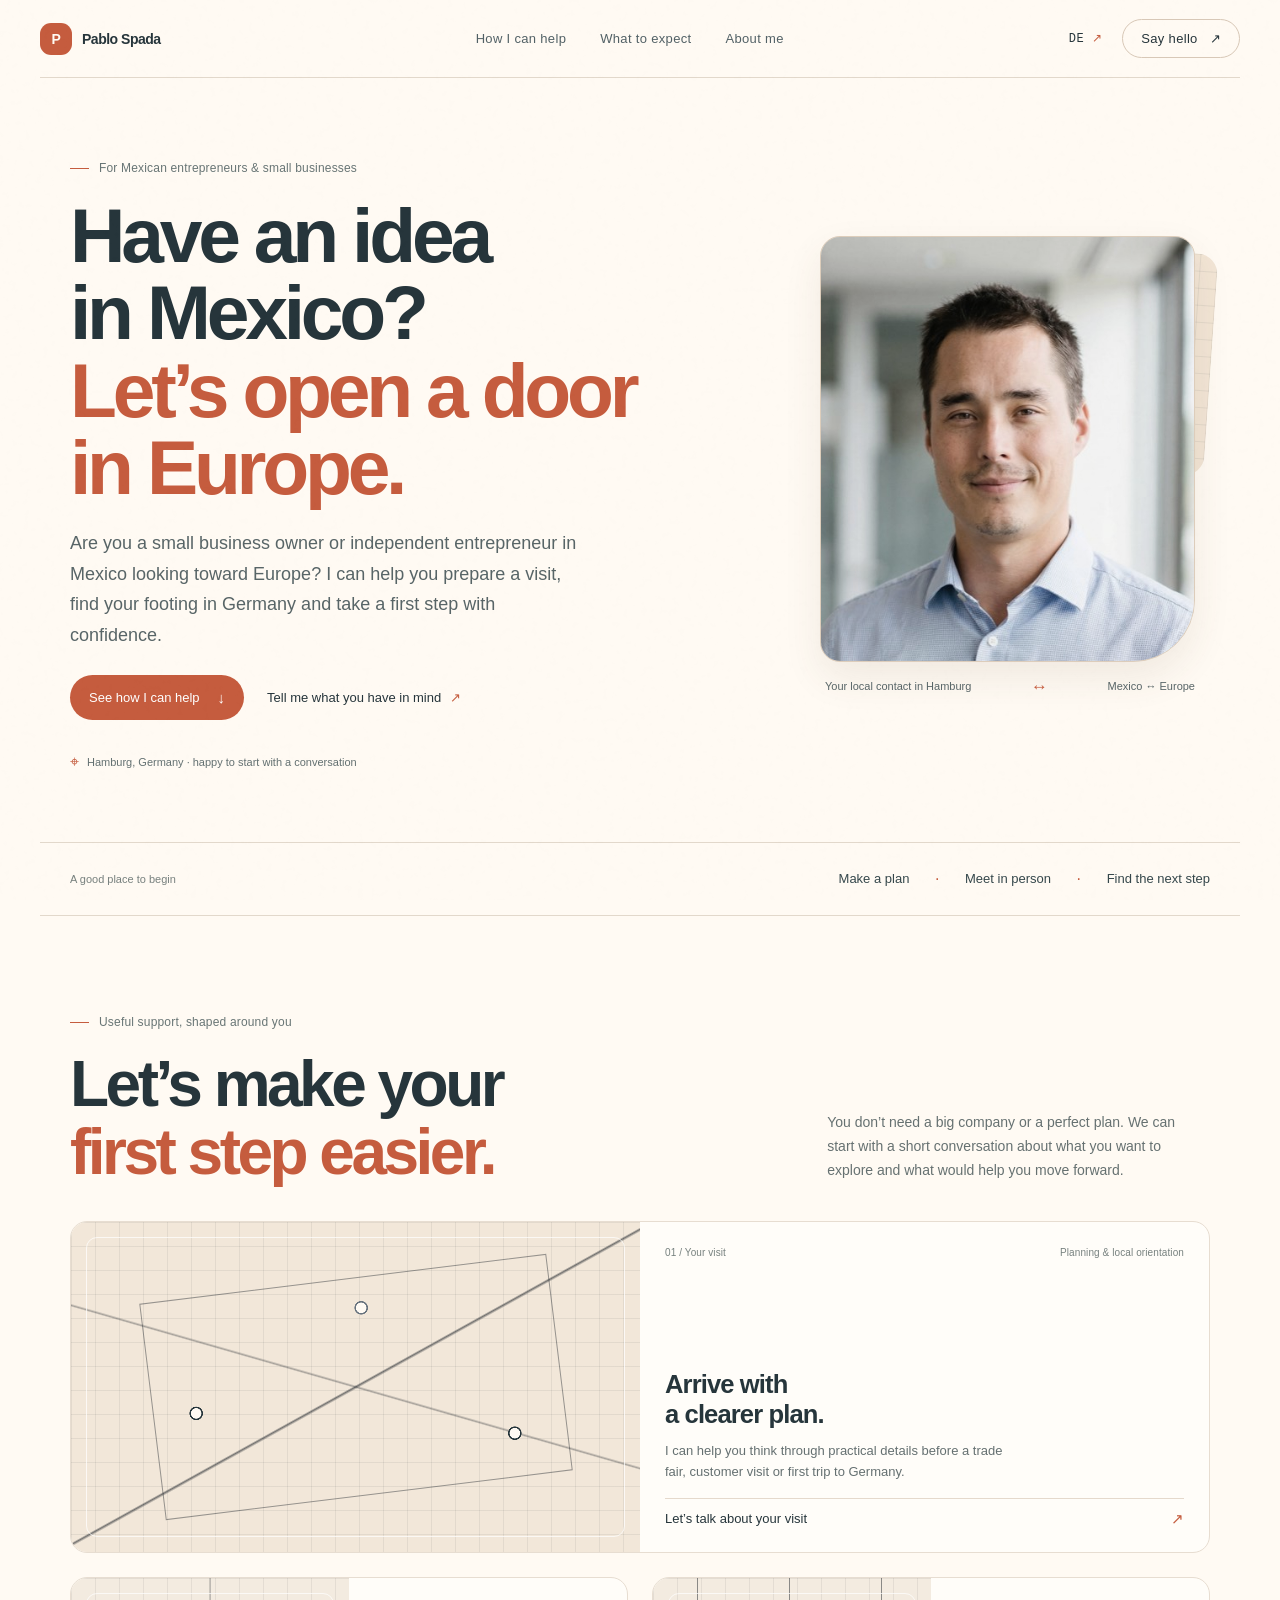
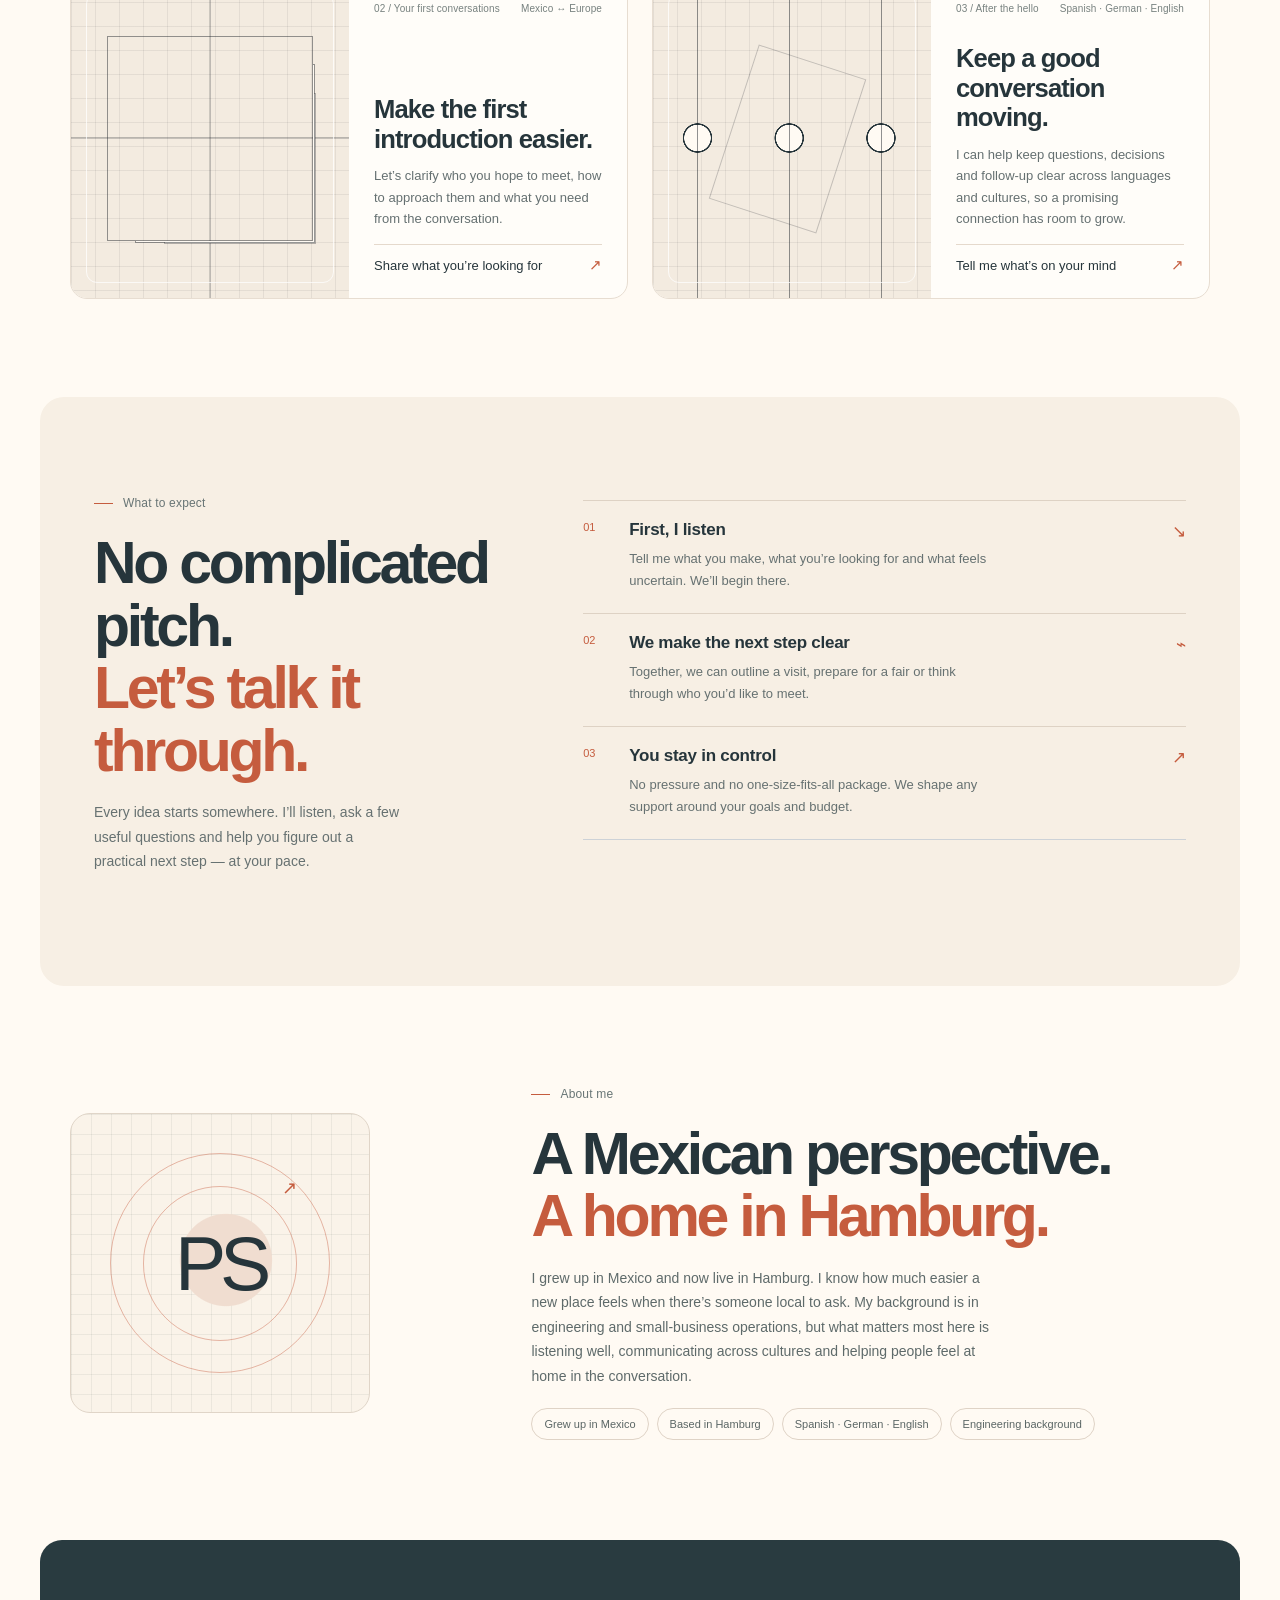
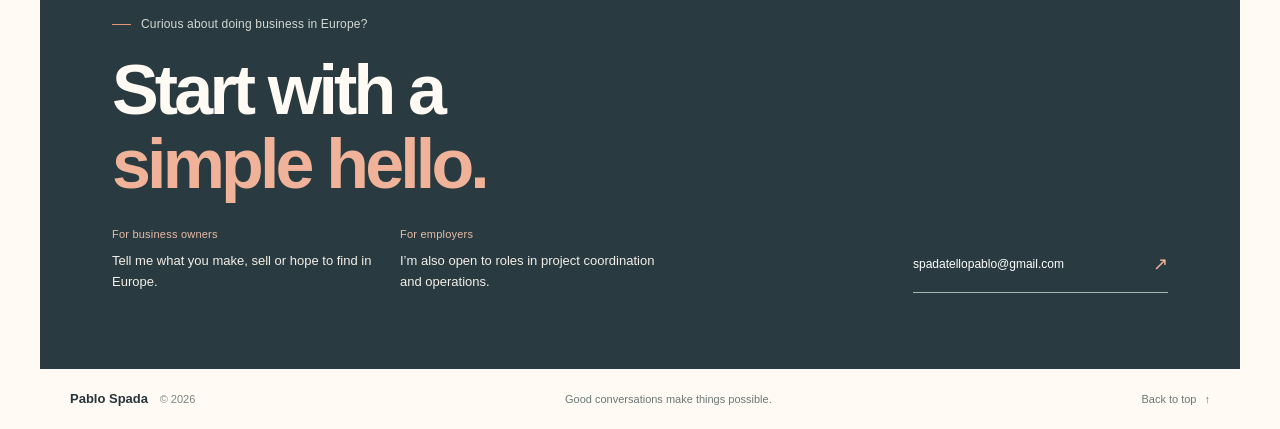
==== commit 1e948422: "Make Mexico–Europe portfolio warmer and more welcoming" ====
--- a/index.html
+++ b/index.html
@@ -3,10 +3,10 @@
   <head>
     <meta charset="utf-8" />
     <meta name="viewport" content="width=device-width, initial-scale=1" />
-    <meta name="theme-color" content="#fbfcfd" />
-    <meta name="description" content="Pablo Spada helps small and midsize businesses improve operations with thoughtful project coordination and practical digital systems." />
-    <meta property="og:title" content="Pablo Spada — Practical systems for growing businesses" />
-    <meta property="og:description" content="Pablo Spada helps small and midsize businesses improve operations with thoughtful project coordination and practical digital systems." />
+    <meta name="theme-color" content="#fff9f1" />
+    <meta name="description" content="A friendly local contact in Germany for Mexican entrepreneurs and small businesses exploring Europe. Trade fair visits, introductions and practical next steps." />
+    <meta property="og:title" content="Pablo Spada — A friendly first step into Europe" />
+    <meta property="og:description" content="Local support in Germany for Mexican entrepreneurs and small businesses exploring Europe." />
     <meta property="og:type" content="website" />
     <meta property="og:locale" content="en_US" />
     <meta property="og:locale:alternate" content="es_MX" />
@@ -14,15 +14,15 @@
     <meta property="og:url" content="https://pablospada.com/" />
     <meta property="og:image" content="https://pablospada.com/assets/pablo-profile.jpg" />
     <meta name="twitter:card" content="summary_large_image" />
-    <meta name="twitter:title" content="Pablo Spada — Practical systems for growing businesses" />
-    <meta name="twitter:description" content="Pablo Spada helps small and midsize businesses improve operations with thoughtful project coordination and practical digital systems." />
+    <meta name="twitter:title" content="Pablo Spada — A friendly first step into Europe" />
+    <meta name="twitter:description" content="Local support in Germany for Mexican entrepreneurs and small businesses exploring Europe." />
     <link rel="canonical" href="https://pablospada.com/" />
     <link rel="alternate" hreflang="en" href="https://pablospada.com/" />
     <link rel="alternate" hreflang="es" href="https://pablospada.com/es/" />
     <link rel="alternate" hreflang="de" href="https://pablospada.com/de/" />
     <link rel="alternate" hreflang="x-default" href="https://pablospada.com/" />
     <link rel="icon" href="data:image/svg+xml,%3Csvg xmlns='http://www.w3.org/2000/svg' viewBox='0 0 64 64'%3E%3Crect width='64' height='64' rx='12' fill='%231c2023'/%3E%3Cpath d='M19 48V16h15c9 0 14 5 14 13s-5 13-14 13h-6v6zm9-14h6c3 0 5-2 5-5s-2-5-5-5h-6z' fill='%23fff'/%3E%3C/svg%3E" />
-    <title>Pablo Spada — Practical systems for growing businesses</title>
+    <title>Pablo Spada — Your first step into Europe</title>
     <link rel="stylesheet" href="/styles.css" />
   </head>
   <body>
@@ -43,71 +43,64 @@
       <main id="top">
         <section class="hero">
           <div class="hero-copy">
-            <p class="eyebrow"><span class="eyebrow-line"></span><span data-i18n="heroEyebrow">Project coordination · business operations · practical systems</span></p>
-            <h1 data-i18n="heroTitle">Small businesses<br />deserve <em>systems that fit.</em></h1>
-            <p class="hero-intro" data-i18n="heroIntro">I help small and midsize teams make daily work clearer — connecting people, processes and useful digital tools.</p>
+            <p class="eyebrow"><span class="eyebrow-line"></span><span data-i18n="heroEyebrow">For Mexican businesses curious about Europe</span></p>
+            <h1 data-i18n="heroTitle">Your idea in Mexico.<br /><em>A first step in Europe.</em></h1>
+            <p class="hero-intro" data-i18n="heroIntro">Thinking about a trade fair, a visit or your first business conversation in Europe? I can be your friendly local contact in Germany and help make the next step feel clear.</p>
             <div class="hero-links">
-              <a class="button button-dark" href="#work"><span data-i18n="heroCta">Explore selected work</span><span aria-hidden="true">↓</span></a>
-              <a class="text-link" href="mailto:spadatellopablo@gmail.com"><span data-i18n="heroSecondary">Tell me what you’re working on</span><span aria-hidden="true">↗</span></a>
+              <a class="button button-dark" href="#work"><span data-i18n="heroCta">See how I can help</span><span aria-hidden="true">↓</span></a>
+              <a class="text-link" href="mailto:spadatellopablo@gmail.com"><span data-i18n="heroSecondary">Tell me what you have in mind</span><span aria-hidden="true">↗</span></a>
             </div>
             <div class="hero-footnote">
               <span class="location-mark" aria-hidden="true">⌖</span>
-              <span data-i18n="heroLocation">Based in Hamburg · open to working across borders</span>
+              <span data-i18n="heroLocation">Hamburg, Germany · happy to start with a conversation</span>
             </div>
           </div>
           <div class="hero-visual">
             <div class="hero-image-wrap">
-              <img src="/assets/pablo-profile.jpg" alt="Portrait of Pablo Spada" class="portrait" />
-              <div class="image-wash" aria-hidden="true"></div>
-              <span class="image-caption" data-i18n="photoCaption">Pablo Spada · Hamburg</span>
+              <img src="/assets/pablo-profile.jpg" alt="Portrait of Pablo Spada" data-i18n-alt="portraitAlt" class="portrait" />
             </div>
-            <div class="orbit-note orbit-note-top"><span class="orbit-glyph">↗</span><span data-i18n="orbitOne">Make it clearer</span></div>
-            <div class="orbit-note orbit-note-bottom"><span class="orbit-glyph">↘</span><span data-i18n="orbitTwo">Make it useful</span></div>
-            <div class="hero-stamp" aria-hidden="true"><span>PS</span><small>H · DE</small></div>
+            <div class="hero-image-note"><span data-i18n="photoCaption">Pablo · your local contact in Hamburg</span><span aria-hidden="true">↔</span><span data-i18n="photoDestination">Mexico to Europe</span></div>
           </div>
         </section>
 
-        <section class="signal-band" aria-label="Areas of work">
-          <p data-i18n="signalLead">What growing teams need</p>
-          <div class="signal-list"><span data-i18n="signalOne">Projects that move</span><i>✳</i><span data-i18n="signalTwo">Processes that flow</span><i>✳</i><span data-i18n="signalThree">Systems that fit</span><i>✳</i><span data-i18n="signalFour">People who are heard</span></div>
+        <section class="signal-band" aria-label="Ways I can help">
+          <p data-i18n="signalLead">A good place to begin</p>
+          <div class="signal-list"><span data-i18n="signalOne">Make a plan</span><i>·</i><span data-i18n="signalTwo">Meet in person</span><i>·</i><span data-i18n="signalThree">Find the right next step</span></div>
         </section>
 
         <section class="work-section section-pad" id="work">
           <div class="section-heading">
-            <div><p class="eyebrow"><span class="eyebrow-line"></span><span data-i18n="workEyebrow">Small business, real work</span></p><h2 data-i18n="workTitle">Make the everyday<br /><em>work better.</em></h2></div>
-            <p class="section-aside" data-i18n="workAside">Examples from a small manufacturing business: coordinating people, connecting information and making routine processes easier to run.</p>
+            <div><p class="eyebrow"><span class="eyebrow-line"></span><span data-i18n="workEyebrow">Useful support, shaped around you</span></p><h2 data-i18n="workTitle">Let’s make your<br /><em>first step easier.</em></h2></div>
+            <p class="section-aside" data-i18n="workAside">You don’t need a big company or a perfect plan. We can start with a short conversation about what you want to explore and what would help you move forward.</p>
           </div>
 
           <div class="project-grid">
             <article class="project-card project-wide reveal">
               <div class="project-image project-image-workshop" role="img" aria-label="Abstract illustration of connected day-to-day work"></div>
               <div class="project-copy">
-                <div class="project-meta"><span>01 / <span data-i18n="caseOneType">Project coordination</span></span><span data-i18n="caseOneScope">Small manufacturer</span></div>
-                <h3 data-i18n="caseOneTitle">Keep the moving parts<br />moving together.</h3>
-                <p data-i18n="caseOneText">Coordinated production and logistics, aligning customer needs, suppliers, deadlines and the team doing the work.</p>
-                <a class="arrow-link" href="#approach"><span data-i18n="caseOneLink">How I work with teams</span><span>↗</span></a>
+              <div class="project-meta"><span>01 / <span data-i18n="caseOneType">Your visit</span></span><span data-i18n="caseOneScope">Planning & local orientation</span></div>
+                <h3 data-i18n="caseOneTitle">Arrive with<br />a clearer plan.</h3>
+                <p data-i18n="caseOneText">I can help you think through practical details before a trade fair, customer visit or first trip to Germany.</p>
+                <a class="arrow-link" href="#contact"><span data-i18n="caseOneLink">Let’s talk about your visit</span><span>↗</span></a>
               </div>
-              <span class="project-index" aria-hidden="true">01</span>
             </article>
             <article class="project-card project-erp reveal">
               <div class="project-image project-image-erp" role="img" aria-label="Abstract illustration connecting business information"></div>
               <div class="project-copy">
-                <div class="project-meta"><span>02 / <span data-i18n="caseTwoType">Business systems</span></span><span data-i18n="caseTwoScope">Built with the team</span></div>
-                <h3 data-i18n="caseTwoTitle">One system, shaped<br />around the business.</h3>
-                <p data-i18n="caseTwoText">Helped develop an AI-assisted ERP in stages, connecting purchasing, inventory, production and finance — then improved it with the team using it.</p>
-                <a class="arrow-link" href="mailto:spadatellopablo@gmail.com?subject=Tell%20me%20about%20the%20ERP"><span data-i18n="caseTwoLink">See what changed</span><span>↗</span></a>
+                <div class="project-meta"><span>02 / <span data-i18n="caseTwoType">Your first conversations</span></span><span data-i18n="caseTwoScope">Mexico ↔ Europe</span></div>
+                <h3 data-i18n="caseTwoTitle">Make the first<br />introduction easier.</h3>
+                <p data-i18n="caseTwoText">Let’s clarify who you hope to meet, how to approach them and what you need from the conversation.</p>
+                <a class="arrow-link" href="#contact"><span data-i18n="caseTwoLink">Share what you’re looking for</span><span>↗</span></a>
               </div>
-              <span class="project-index" aria-hidden="true">02</span>
             </article>
             <article class="project-card project-purchasing reveal">
               <div class="project-image project-image-process" role="img" aria-label="Abstract illustration of a purchasing workflow"></div>
               <div class="project-copy">
-                <div class="project-meta"><span>03 / <span data-i18n="caseThreeType">Process improvement</span></span><span data-i18n="caseThreeScope">Purchasing workflow</span></div>
-                <h3 data-i18n="caseThreeTitle">Make a routine process<br />easier to follow.</h3>
-                <p data-i18n="caseThreeText">Structured a purchase from request and supplier quote through internal approval and order, with clear steps and ownership inside the ERP.</p>
-                <a class="arrow-link" href="mailto:spadatellopablo@gmail.com?subject=Process%20improvement"><span data-i18n="caseThreeLink">Talk about your process</span><span>↗</span></a>
+                <div class="project-meta"><span>03 / <span data-i18n="caseThreeType">After the hello</span></span><span data-i18n="caseThreeScope">Spanish · German · English</span></div>
+                <h3 data-i18n="caseThreeTitle">Keep a good<br />conversation moving.</h3>
+                <p data-i18n="caseThreeText">I can help keep questions, decisions and follow-up clear across languages and cultures, so a promising connection has room to grow.</p>
+                <a class="arrow-link" href="#contact"><span data-i18n="caseThreeLink">Tell me what’s on your mind</span><span>↗</span></a>
               </div>
-              <span class="project-index" aria-hidden="true">03</span>
             </article>
           </div>
         </section>
@@ -115,13 +108,13 @@
         <section class="approach-section section-pad" id="approach">
           <div class="approach-intro">
             <p class="eyebrow"><span class="eyebrow-line"></span><span data-i18n="approachEyebrow">How I work</span></p>
-            <h2 data-i18n="approachTitle">Good work starts<br />with <em>paying attention.</em></h2>
-            <p data-i18n="approachLead">Every business has its own constraints. I start by understanding how the work actually gets done, then look for changes the team can keep using.</p>
+            <h2 data-i18n="approachTitle">No complicated pitch.<br /><em>Let’s talk it through.</em></h2>
+            <p data-i18n="approachLead">Every idea starts somewhere. I’ll listen, ask a few useful questions and help you figure out a practical next step — at your pace.</p>
           </div>
           <div class="principles">
-            <article class="principle reveal"><span class="principle-number">01</span><div><h3 data-i18n="principleOneTitle">Start where the work happens</h3><p data-i18n="principleOneText">I stay close to the people doing the work. Their context is where a useful improvement begins.</p></div><span class="principle-symbol">↘</span></article>
-            <article class="principle reveal"><span class="principle-number">02</span><div><h3 data-i18n="principleTwoTitle">Make information easier to use</h3><p data-i18n="principleTwoText">Clear records and connected workflows help teams spot what needs attention and decide what comes next.</p></div><span class="principle-symbol">⌘</span></article>
-            <article class="principle reveal"><span class="principle-number">03</span><div><h3 data-i18n="principleThreeTitle">Keep the tool in service of the team</h3><p data-i18n="principleThreeText">I test ideas with the people who will use them, listen to feedback and change direction when the tool adds friction.</p></div><span class="principle-symbol">↗</span></article>
+            <article class="principle reveal"><span class="principle-number">01</span><div><h3 data-i18n="principleOneTitle">First, I listen</h3><p data-i18n="principleOneText">Tell me what you make, what you’re looking for and what feels uncertain. We’ll begin there.</p></div><span class="principle-symbol">↘</span></article>
+            <article class="principle reveal"><span class="principle-number">02</span><div><h3 data-i18n="principleTwoTitle">We make the next step clear</h3><p data-i18n="principleTwoText">Together, we can outline a visit, prepare for a fair or think through who you’d like to meet.</p></div><span class="principle-symbol">⌁</span></article>
+            <article class="principle reveal"><span class="principle-number">03</span><div><h3 data-i18n="principleThreeTitle">You stay in control</h3><p data-i18n="principleThreeText">No pressure and no one-size-fits-all package. We shape any support around your goals and budget.</p></div><span class="principle-symbol">↗</span></article>
           </div>
         </section>
 
@@ -129,19 +122,19 @@
           <div class="about-mark" aria-hidden="true"><span>PS</span><i>↗</i></div>
           <div class="about-copy">
             <p class="eyebrow"><span class="eyebrow-line"></span><span data-i18n="aboutEyebrow">A little about me</span></p>
-            <h2 data-i18n="aboutTitle">Engineering roots.<br /><em>Hands-on perspective.</em></h2>
-            <p data-i18n="aboutText">I’m a mechanical engineer with an energy-technology background. In a small manufacturing business, I worked across project coordination, production, logistics and digital process improvement — close to the people and decisions behind the day-to-day work. Based in Hamburg, I’m interested in helping small and midsize businesses build clearer operations, wherever they’re based.</p>
-            <div class="about-tags"><span data-i18n="tagOne">Mechanical engineering</span><span data-i18n="tagTwo">Business operations</span><span data-i18n="tagThree">Process improvement</span><span data-i18n="tagFour">Digital systems</span></div>
+            <h2 data-i18n="aboutTitle">A Mexican perspective.<br /><em>A home in Hamburg.</em></h2>
+            <p data-i18n="aboutText">I grew up in Mexico and now live in Hamburg. I know how much easier a new place feels when there’s someone local to ask. My background is in engineering and small-business operations, but what matters most here is listening well, communicating across cultures and helping people feel at home in the conversation.</p>
+            <div class="about-tags"><span data-i18n="tagOne">Grew up in Mexico</span><span data-i18n="tagTwo">Based in Hamburg</span><span data-i18n="tagThree">Spanish · German · English</span><span data-i18n="tagFour">Engineering background</span></div>
           </div>
         </section>
 
-        <section class="contact-section">
+        <section class="contact-section" id="contact">
           <div class="contact-text">
-            <p class="eyebrow"><span class="eyebrow-line"></span><span data-i18n="contactEyebrow">Growing a team or improving how it works?</span></p>
-            <h2 data-i18n="contactTitle">Let’s make work<br /><em>work better.</em></h2>
+            <p class="eyebrow"><span class="eyebrow-line"></span><span data-i18n="contactEyebrow">Curious about doing business in Europe?</span></p>
+            <h2 data-i18n="contactTitle">Start with a<br /><em>simple hello.</em></h2>
             <div class="contact-audience">
-              <p><span data-i18n="hireLabel">For employers</span><strong data-i18n="hireText">Looking for someone to coordinate projects and improve business operations?</strong></p>
-              <p><span data-i18n="clientLabel">For project partners</span><strong data-i18n="clientText">Want to make a workflow easier to run or your business system more useful?</strong></p>
+              <p><span data-i18n="hireLabel">For business owners</span><strong data-i18n="hireText">Tell me what you make, sell or hope to find in Europe.</strong></p>
+              <p><span data-i18n="clientLabel">For employers</span><strong data-i18n="clientText">I’m also open to roles in project coordination and operations.</strong></p>
             </div>
           </div>
           <a class="contact-button" href="mailto:spadatellopablo@gmail.com"><span>spadatellopablo@gmail.com</span><span class="contact-arrow">↗</span></a>
--- a/styles.css
+++ b/styles.css
@@ -242,3 +242,195 @@
   *, *::before, *::after { scroll-behavior: auto !important; animation-duration: .01ms !important; animation-iteration-count: 1 !important; transition-duration: .01ms !important; }
   .reveal { opacity: 1; transform: none; }
 }
+
+/* A warmer, more personal field guide for Mexico–Europe business visits. */
+:root {
+  --paper: #fffaf3;
+  --paper-deep: #f6eee3;
+  --ink: #26353b;
+  --muted: #6d7777;
+  --line: #e2d8cb;
+  --accent: #c55c3e;
+  --accent-soft: #f1ded2;
+  --sans: "Avenir Next", Avenir, "Segoe UI", Arial, sans-serif;
+  --serif: "Avenir Next", Avenir, "Segoe UI", Arial, sans-serif;
+  --page: min(1200px, calc(100% - 80px));
+}
+
+body { background: var(--paper); color: var(--ink); }
+body::before { opacity: .018; }
+::selection { color: #fff; background: var(--accent); }
+.site-header { height: 78px; border-color: var(--line); }
+.wordmark { gap: 10px; font-size: 14px; }
+.wordmark-icon { width: 32px; height: 32px; border-radius: 11px; background: var(--accent); color: #fffaf3; font-weight: 700; }
+nav { gap: clamp(18px, 3vw, 34px); margin-left: 30px; }
+nav a, .header-actions { font-size: 13px; }
+nav a { color: #526166; }
+nav a:hover, .text-link:hover, .arrow-link:hover { color: var(--accent); }
+.header-actions { gap: 20px; }
+.language-toggle { color: var(--ink); font-size: 12px; }
+.language-toggle span { color: var(--accent); }
+.nav-contact { gap: 12px; border-color: #d8c8b7; border-radius: 999px; padding: 11px 18px; }
+.nav-contact:hover { border-color: var(--accent); background: var(--accent); color: white; }
+.nav-contact span:last-child, .nav-contact:hover span:last-child { color: inherit; }
+
+.hero { min-height: 0; padding: clamp(48px, 7vw, 82px) 2.5% clamp(46px, 6vw, 68px); grid-template-columns: minmax(0, 1.08fr) minmax(280px, .72fr); gap: clamp(35px, 6vw, 82px); }
+.hero-copy { padding: 0; }
+.eyebrow { gap: 10px; margin-bottom: 20px; color: #687575; font: 500 12px/1.4 var(--sans); letter-spacing: .015em; text-transform: none; }
+.eyebrow-line { width: 19px; background: var(--accent); }
+h1, h2 { font-family: var(--sans); font-weight: 700; letter-spacing: -.055em; }
+h1 { max-width: 760px; margin-bottom: 21px; font-size: clamp(48px, 6vw, 78px); line-height: 1.01; text-wrap: balance; }
+h1 em, h2 em { color: var(--accent); font-style: normal; font-weight: 650; text-decoration: none; }
+.hero-intro { max-width: 52ch; margin-bottom: 25px; color: #586567; font-size: clamp(16px, 1.5vw, 18px); line-height: 1.7; letter-spacing: 0; }
+.hero-links { flex-wrap: wrap; gap: 14px 23px; }
+.button { gap: 18px; padding: 14px 19px; border-radius: 999px; font-size: 13px; }
+.button-dark { background: var(--accent); color: #fff; }
+.button-dark:hover { background: #a9472f; }
+.button-dark span:last-child { color: #fff; }
+.text-link, .arrow-link { gap: 9px; font-size: 13px; }
+.text-link span:last-child, .arrow-link span:last-child { color: var(--accent); }
+.hero-footnote { gap: 8px; margin-top: 30px; color: #637071; font: 11px/1.5 var(--sans); letter-spacing: 0; }
+.location-mark { color: var(--accent); font-size: 16px; }
+.hero-visual { width: min(100%, 390px); height: auto; justify-self: end; padding: 0 15px 0 0; }
+.hero-visual::before { position: absolute; content: ""; z-index: 0; top: 11px; right: -1px; width: 57%; height: 48%; border-radius: 20px; background:
+  linear-gradient(90deg, rgb(38 53 59 / .075) 1px, transparent 1px) 0 0 / 17px 17px,
+  linear-gradient(rgb(38 53 59 / .075) 1px, transparent 1px) 0 0 / 17px 17px,
+  #f2e5d5; transform: rotate(4deg); }
+.hero-image-wrap { position: relative; z-index: 1; inset: auto; width: 100%; aspect-ratio: 4 / 4.55; overflow: hidden; border: 1px solid #ddcdbb; border-radius: 20px 20px 62px 20px; background: #e7ded3; box-shadow: 0 16px 38px rgb(85 63 43 / .09); }
+.portrait { object-position: 50% 23%; filter: saturate(.78) contrast(.97); transition: transform .8s cubic-bezier(.2,.7,.1,1); }
+.hero-image-wrap:hover .portrait { transform: scale(1.025); }
+.image-wash, .image-caption, .orbit-note, .hero-stamp { display: none; }
+.hero-image-note { position: relative; z-index: 1; display: flex; align-items: center; justify-content: space-between; gap: 10px; margin: 13px 0 0 5px; color: #586567; font-size: 11px; line-height: 1.4; }
+.hero-image-note span:nth-child(2) { color: var(--accent); font-size: 17px; }
+
+.signal-band { min-height: 74px; gap: 28px; padding: 15px 2.5%; border-color: var(--line); }
+.signal-band > p { color: #77807e; font: 11px/1.4 var(--sans); text-transform: none; letter-spacing: 0; }
+.signal-list { justify-content: flex-end; gap: clamp(10px, 2vw, 27px); color: #35474b; font: 500 13px/1.4 var(--sans); }
+.signal-list i { color: var(--accent); font-size: 16px; }
+.section-pad { padding: clamp(66px, 8vw, 98px) 2.5%; }
+.section-heading { align-items: end; gap: 40px; margin-bottom: 34px; }
+h2 { font-size: clamp(40px, 5vw, 64px); line-height: 1.06; text-wrap: balance; }
+.section-aside { max-width: 360px; margin: 0 2% 4px 0; color: #667171; font-size: 14px; line-height: 1.7; }
+.project-grid { gap: 24px; }
+.project-card { min-height: 302px; overflow: hidden; border: 1px solid #e7ddd1; border-radius: 17px; background: #fffdf9; }
+.project-wide { min-height: 332px; grid-template-columns: 1fr 1fr; }
+.project-image { min-height: 100%; }
+.project-image::after { inset: 15px; border-color: rgb(255 255 255 / .72); border-radius: 11px; }
+.project-image-workshop { background-color: #f2e7d9; }
+.project-image-erp, .project-image-process { background-color: #f3ebe0; }
+.project-copy { min-width: 0; padding: 24px 25px; }
+.project-meta { gap: 8px; margin-bottom: auto; color: #77817f; font: 10px/1.45 var(--sans); letter-spacing: .01em; text-transform: none; }
+.project-copy h3 { margin: 28px 0 11px; color: var(--ink); font: 600 clamp(21px, 2vw, 29px)/1.15 var(--sans); letter-spacing: -.035em; text-wrap: balance; }
+.project-copy p { max-width: 49ch; margin-bottom: 15px; color: #657071; font-size: 13px; line-height: 1.65; }
+.arrow-link { padding-top: 11px; border-color: #e5d9cc; }
+.approach-section { gap: 8%; padding-inline: 4.5%; background: #f7efe4; border-radius: 24px; }
+.approach-intro h2 { margin-bottom: 18px; font-size: clamp(39px, 4.7vw, 59px); }
+.approach-lead, .approach-intro > p:last-child { max-width: 40ch; color: #667171; font-size: 14px; line-height: 1.75; }
+.principles { padding-top: 5px; }
+.principle { grid-template-columns: 32px 1fr 22px; gap: 14px; padding: 20px 0 22px; border-color: #ded2c4; }
+.principle-number { color: var(--accent); font: 11px var(--sans); }
+.principle h3 { margin: -2px 0 7px; font: 600 17px/1.3 var(--sans); letter-spacing: -.015em; }
+.principle p { max-width: 50ch; color: #667171; font-size: 13px; line-height: 1.65; }
+.principle-symbol { color: var(--accent); }
+.about-section { grid-template-columns: .72fr 1.28fr; gap: 7%; padding-top: clamp(70px, 8vw, 100px); padding-bottom: clamp(70px, 8vw, 100px); }
+.about-mark { width: min(100%, 300px); border-radius: 20px; border-color: #e0d5c8; background:
+  radial-gradient(circle at 52% 49%, #f0ddd0 0 21%, transparent 21.5%),
+  linear-gradient(90deg, rgb(38 53 59 / .065) 1px, transparent 1px) 0 0 / 20px 20px,
+  linear-gradient(rgb(38 53 59 / .065) 1px, transparent 1px) 0 0 / 20px 20px,
+  #faf3e9; }
+.about-mark::before, .about-mark::after { border-color: rgb(197 92 62 / .42); }
+.about-mark span { font-size: clamp(53px, 6vw, 78px); }
+.about-mark i { color: var(--accent); }
+.about-copy h2 { margin-bottom: 18px; font-size: clamp(39px, 4.7vw, 59px); }
+.about-copy > p:last-of-type { max-width: 59ch; margin-bottom: 20px; color: #5e6a6a; font-size: 14px; line-height: 1.75; }
+.about-tags { gap: 8px; }
+.about-tags span { padding: 8px 12px; border-color: #dfd3c6; border-radius: 999px; color: #5b6665; background: #fffaf3; font: 11px/1.3 var(--sans); }
+.contact-section { align-items: end; gap: 30px; padding: clamp(52px, 7vw, 76px) 6%; border-radius: 22px 22px 0 0; background: #293b40; }
+.contact-section .eyebrow { color: #d4d8d4; }
+.contact-section .eyebrow-line { background: #e69475; }
+.contact-section h2 { color: #fffaf3; font-size: clamp(42px, 5.7vw, 70px); }
+.contact-section h2 em { color: #f0b399; }
+.contact-audience { gap: 28px; margin-top: 25px; }
+.contact-audience p { max-width: 260px; }
+.contact-audience span { color: #e7bca7; font: 11px/1.4 var(--sans); letter-spacing: .02em; text-transform: none; }
+.contact-audience strong { color: #f3eee7; font-size: 13px; line-height: 1.6; }
+.contact-button { min-width: 255px; border-color: #a8b5b2; color: white; font: 12px var(--sans); }
+.contact-arrow { color: #f0b399; }
+.site-footer { gap: 18px; padding: 22px 2.5%; color: #6c7776; font: 11px/1.5 var(--sans); }
+.footer-brand { color: var(--ink); font-size: 13px; }
+.footer-brand span { color: #7b8583; font: 11px var(--sans); }
+.back-top:hover { color: var(--accent); }
+.reveal { transform: translateY(12px); transition: opacity .55s ease, transform .55s cubic-bezier(.2,.7,.2,1); }
+
+@media (max-width: 900px) {
+  :root { --page: min(100% - 48px, 760px); }
+  .site-header { height: auto; min-height: 72px; flex-wrap: wrap; gap: 10px; padding: 15px 0 10px; }
+  .wordmark { margin-right: auto; }
+  .header-actions { gap: 13px; }
+  nav { order: 3; flex: 0 0 100%; gap: clamp(16px, 4vw, 30px); margin: 1px 0 0; padding-top: 11px; border-top: 1px solid var(--line); }
+  nav a { font-size: 12px; }
+  .hero { min-height: 0; grid-template-columns: 1fr; gap: 30px; padding: 51px 1% 48px; }
+  .hero-copy { order: 0; }
+  .hero-visual { order: 1; justify-self: start; width: min(78%, 380px); padding-right: 12px; }
+  .hero-image-wrap { aspect-ratio: 1.15; border-bottom-right-radius: 50px; }
+  h1 { max-width: 720px; font-size: clamp(47px, 8vw, 72px); }
+  .signal-band { align-items: start; flex-direction: column; gap: 10px; padding-block: 20px; }
+  .signal-list { justify-content: start; flex-wrap: wrap; gap: 8px 16px; }
+  .section-heading { display: grid; grid-template-columns: 1fr .8fr; align-items: end; gap: 22px; }
+  .section-aside { max-width: none; margin: 0 0 3px; }
+  .project-grid { gap: 18px; }
+  .project-card, .project-wide { min-height: 0; }
+  .project-copy { padding: 20px; }
+  .approach-section { grid-template-columns: 1fr; gap: 18px; }
+  .principles { padding-top: 0; }
+}
+@media (max-width: 620px) {
+  :root { --page: calc(100% - 36px); }
+  .site-header { min-height: 64px; padding-top: 13px; }
+  .wordmark { font-size: 13px; }
+  .wordmark-icon { width: 29px; height: 29px; }
+  .nav-contact { padding: 9px 12px; font-size: 11px; }
+  .header-actions { gap: 10px; }
+  nav { gap: 0; justify-content: space-between; padding-top: 10px; }
+  nav a { font-size: 11px; }
+  .hero { gap: 22px; padding: 36px 0 37px; }
+  .eyebrow { margin-bottom: 14px; font-size: 11px; }
+  h1 { margin-bottom: 15px; font-size: clamp(41px, 11vw, 59px); }
+  .hero-intro { margin-bottom: 19px; font-size: 15px; line-height: 1.65; }
+  .hero-links { align-items: flex-start; flex-direction: column; gap: 12px; }
+  .button { padding: 12px 16px; }
+  .hero-footnote { margin-top: 21px; font-size: 10px; }
+  .hero-visual { width: min(86%, 345px); }
+  .hero-image-wrap { aspect-ratio: 1.12; border-radius: 17px 17px 42px 17px; }
+  .hero-image-note { font-size: 10px; }
+  .signal-band { padding: 18px 0; }
+  .signal-list { display: flex; font-size: 12px; }
+  .signal-list i { display: none; }
+  .signal-list span { padding: 7px 10px; border: 1px solid #e2d8cb; border-radius: 999px; background: #fffdf8; }
+  .section-pad { padding: 60px 0 66px; }
+  .section-heading { display: block; margin-bottom: 25px; }
+  h2 { font-size: clamp(39px, 10vw, 53px); }
+  .section-aside { margin-top: 15px; font-size: 13px; }
+  .project-grid { grid-template-columns: 1fr; gap: 14px; }
+  .project-card, .project-wide { grid-column: auto; grid-template-columns: 1fr; border-radius: 15px; }
+  .project-image { min-height: 156px; }
+  .project-wide .project-image { min-height: 176px; }
+  .project-copy { min-height: 0; padding: 17px; }
+  .project-copy h3 { margin-top: 20px; font-size: 24px; }
+  .project-copy p { font-size: 13px; }
+  .approach-section { padding-inline: 18px; border-radius: 18px; }
+  .approach-intro h2, .about-copy h2 { font-size: clamp(37px, 9.5vw, 51px); }
+  .principle { grid-template-columns: 25px 1fr 18px; gap: 10px; padding-block: 17px; }
+  .principle h3 { font-size: 15px; }
+  .principle p { font-size: 12px; }
+  .about-section { grid-template-columns: 1fr; gap: 27px; padding-block: 63px; }
+  .about-mark { width: min(62%, 218px); justify-self: start; }
+  .about-copy > p:last-of-type { font-size: 13px; }
+  .contact-section { padding: 46px 22px; border-radius: 17px 17px 0 0; }
+  .contact-section h2 { font-size: clamp(40px, 10vw, 57px); }
+  .contact-audience { flex-direction: column; gap: 16px; margin-top: 20px; }
+  .contact-audience p { max-width: 38ch; }
+  .contact-button { min-width: 0; width: 100%; margin-top: 24px; font-size: 11px; }
+  .site-footer { flex-wrap: wrap; gap: 10px 16px; padding: 19px 0; }
+  .site-footer > span { order: 3; flex: 0 0 100%; }
+}
